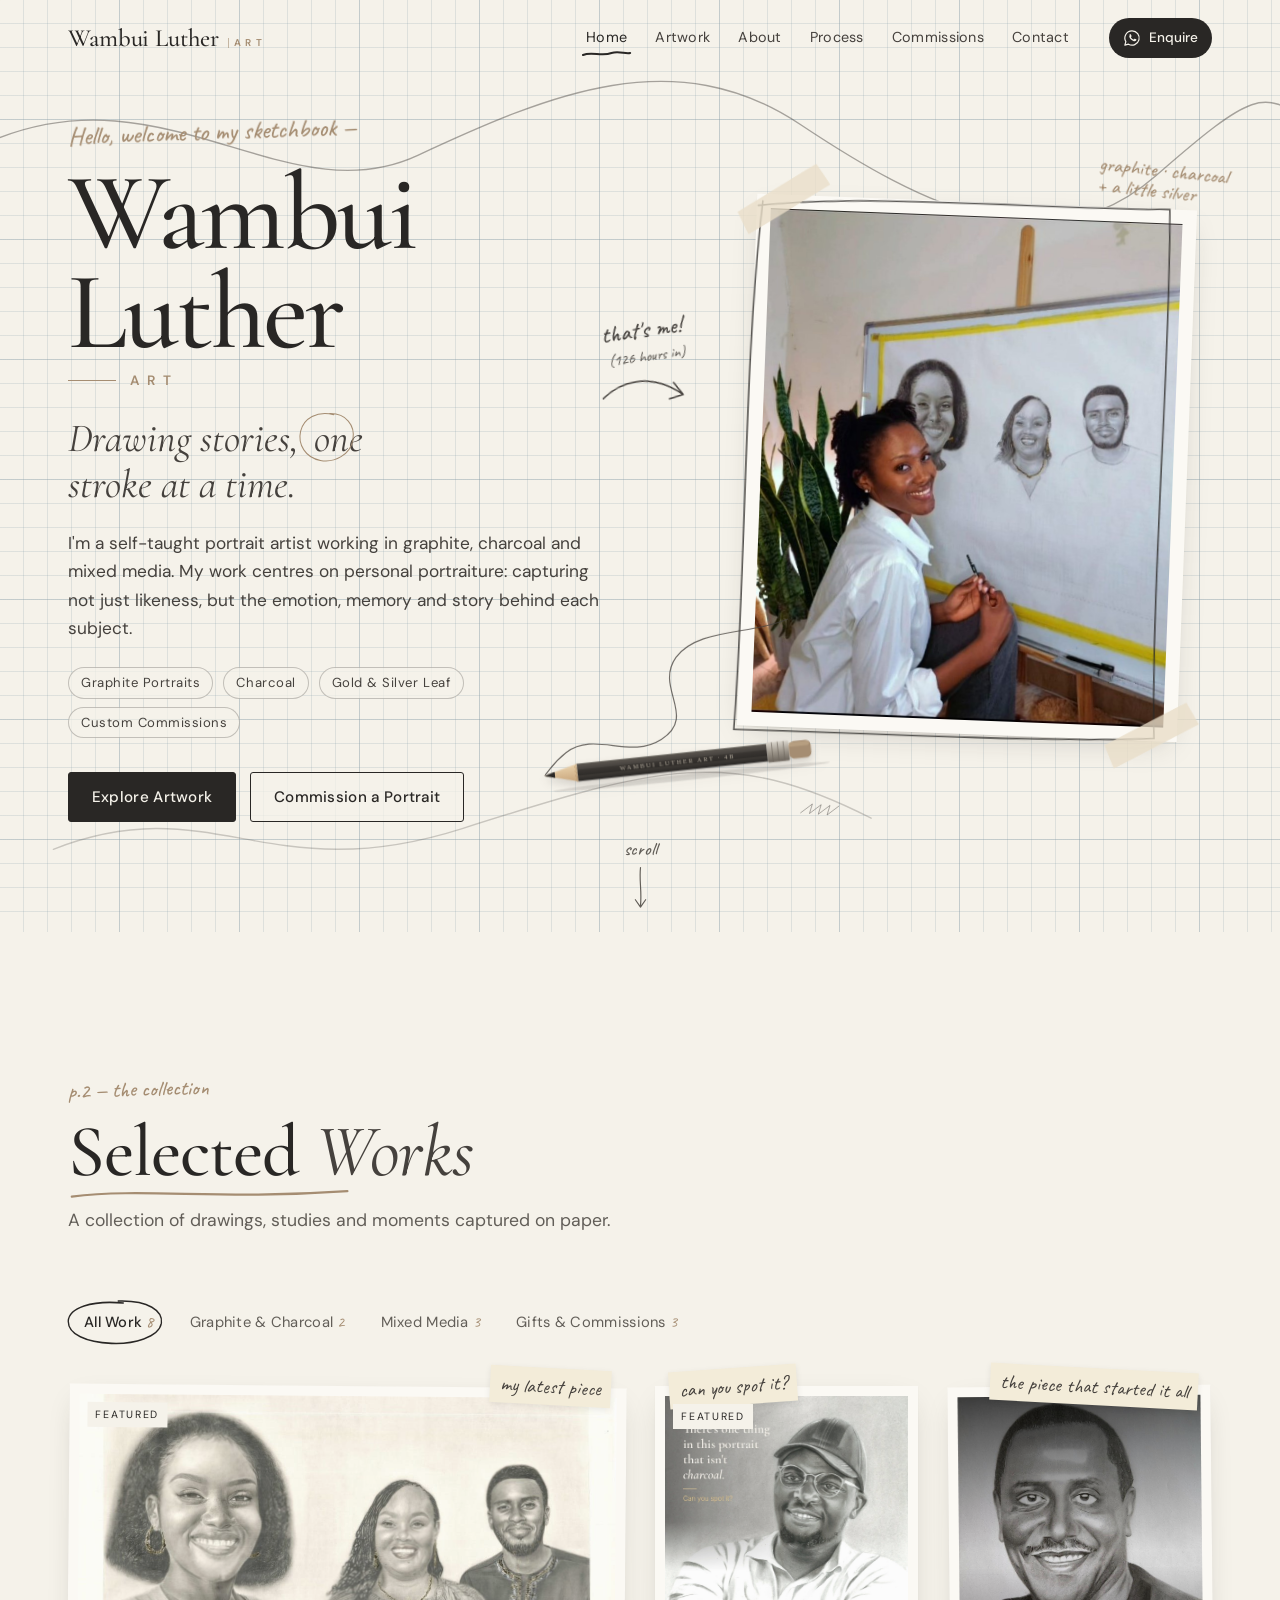
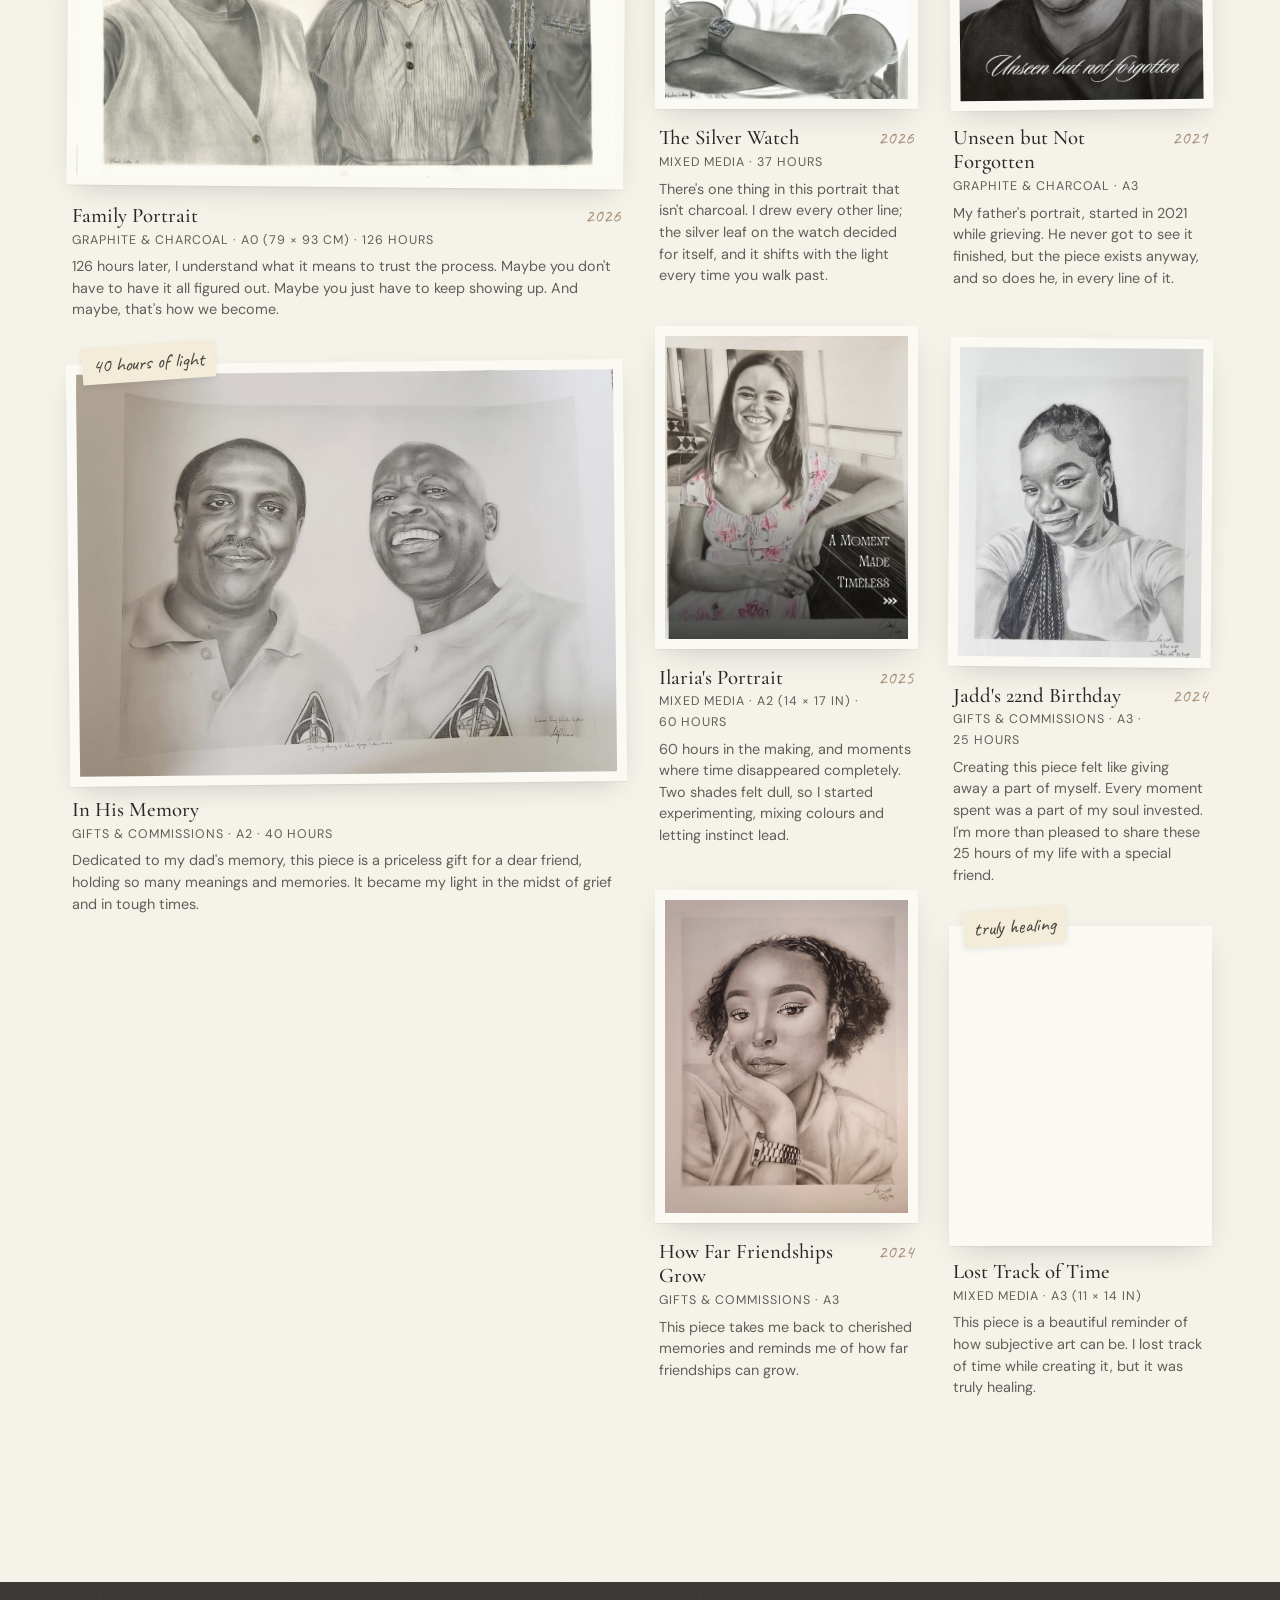
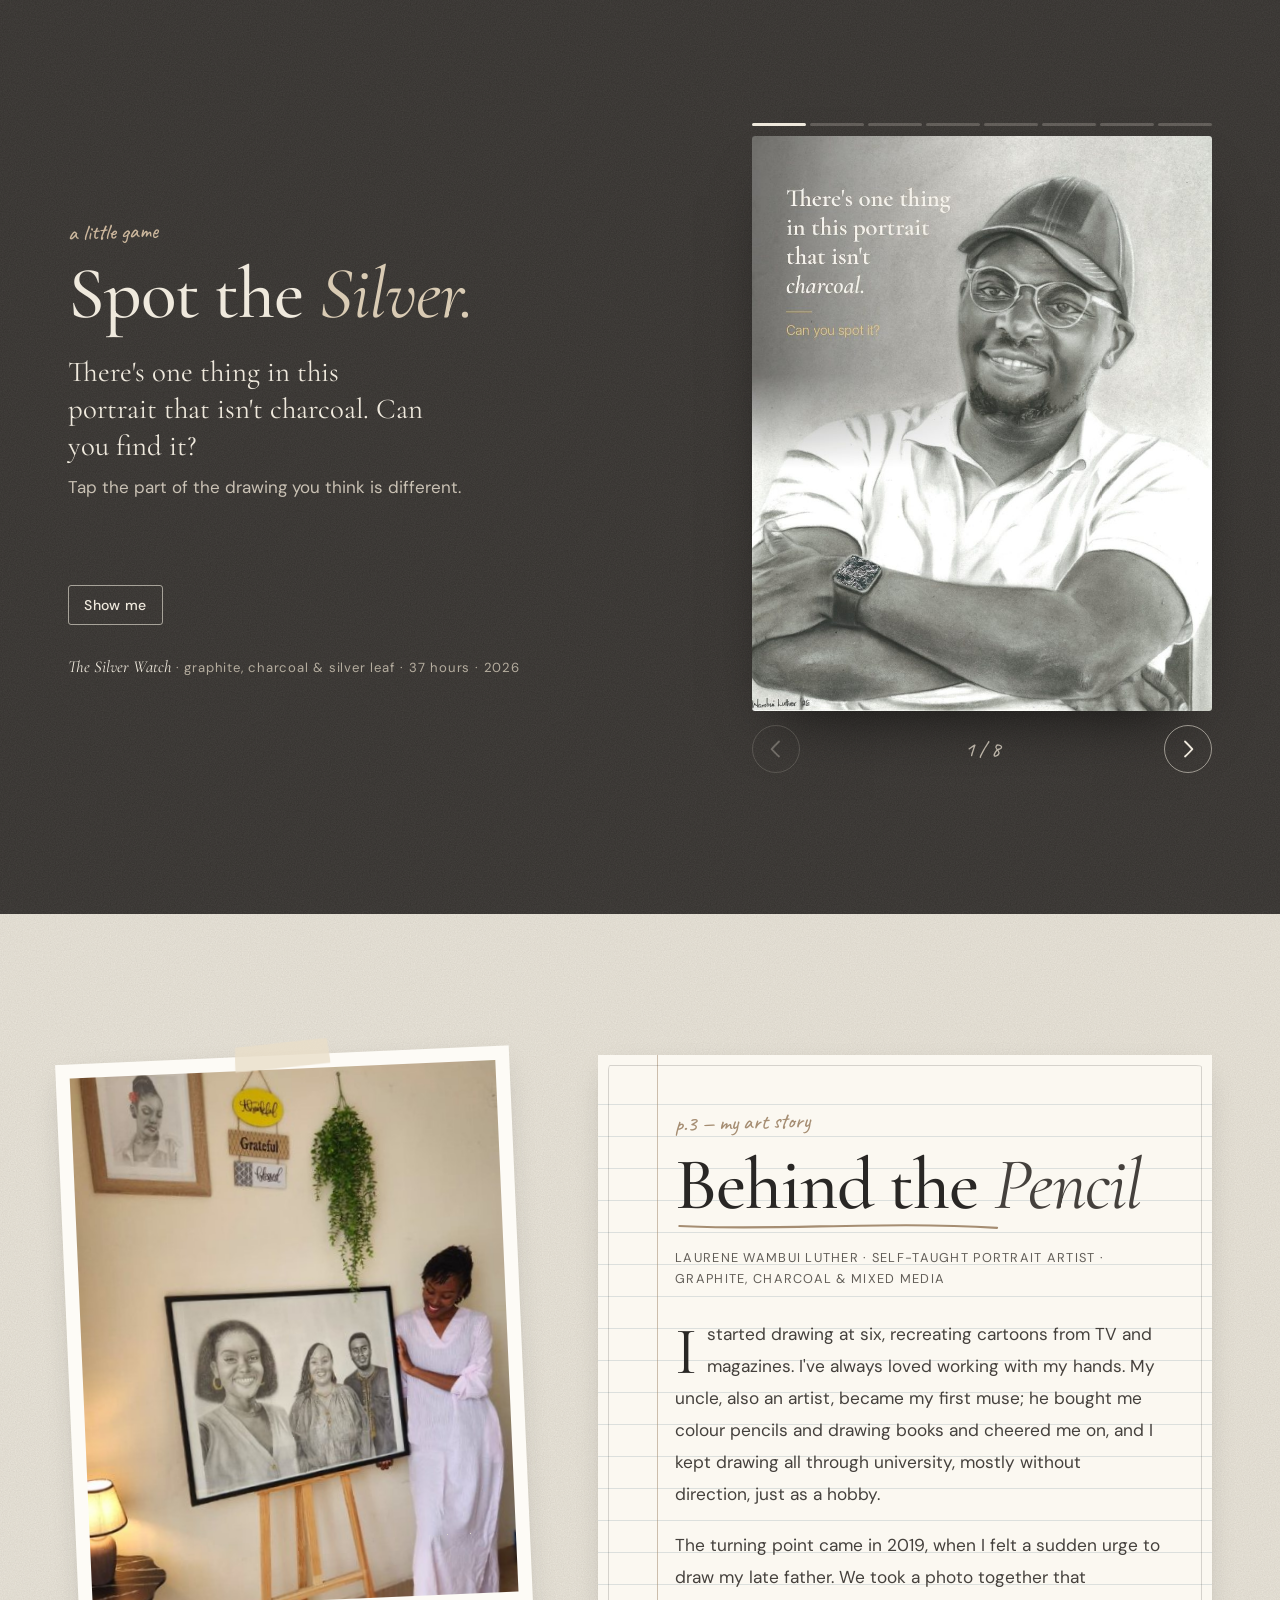
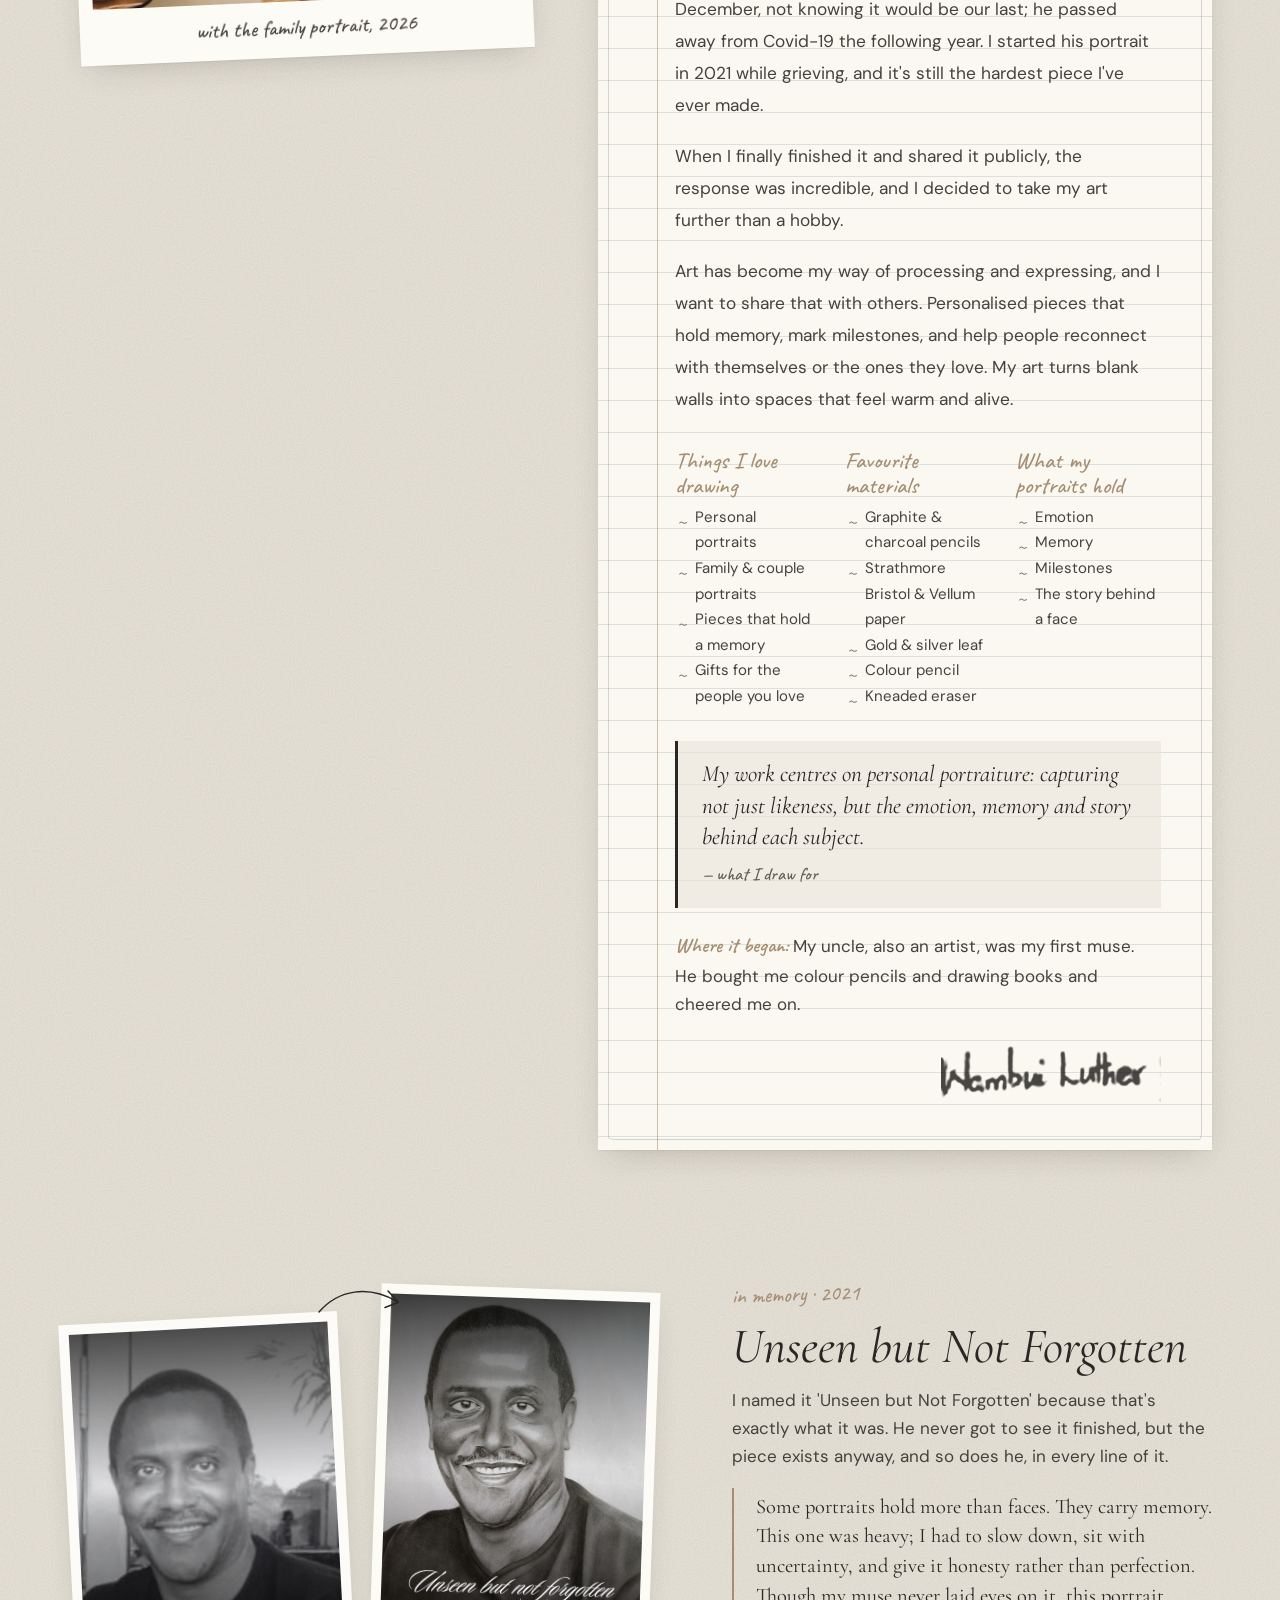
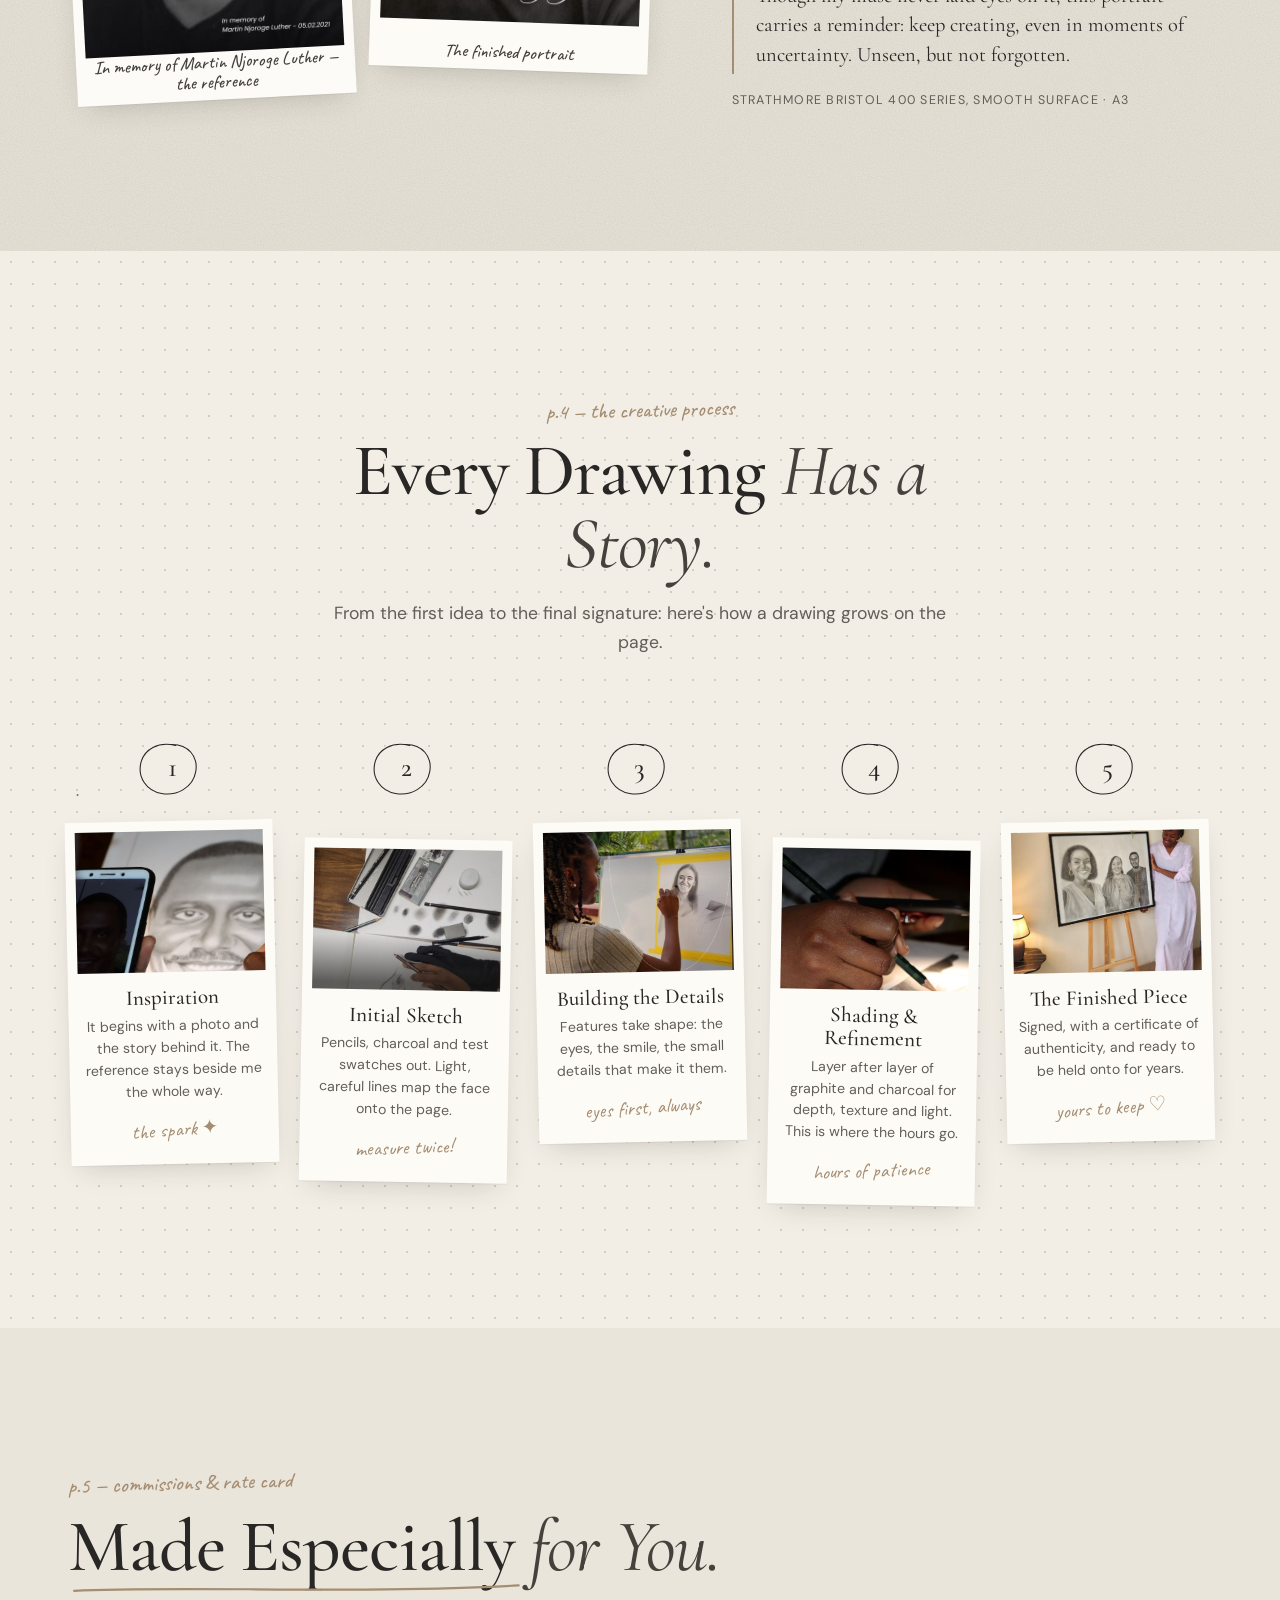
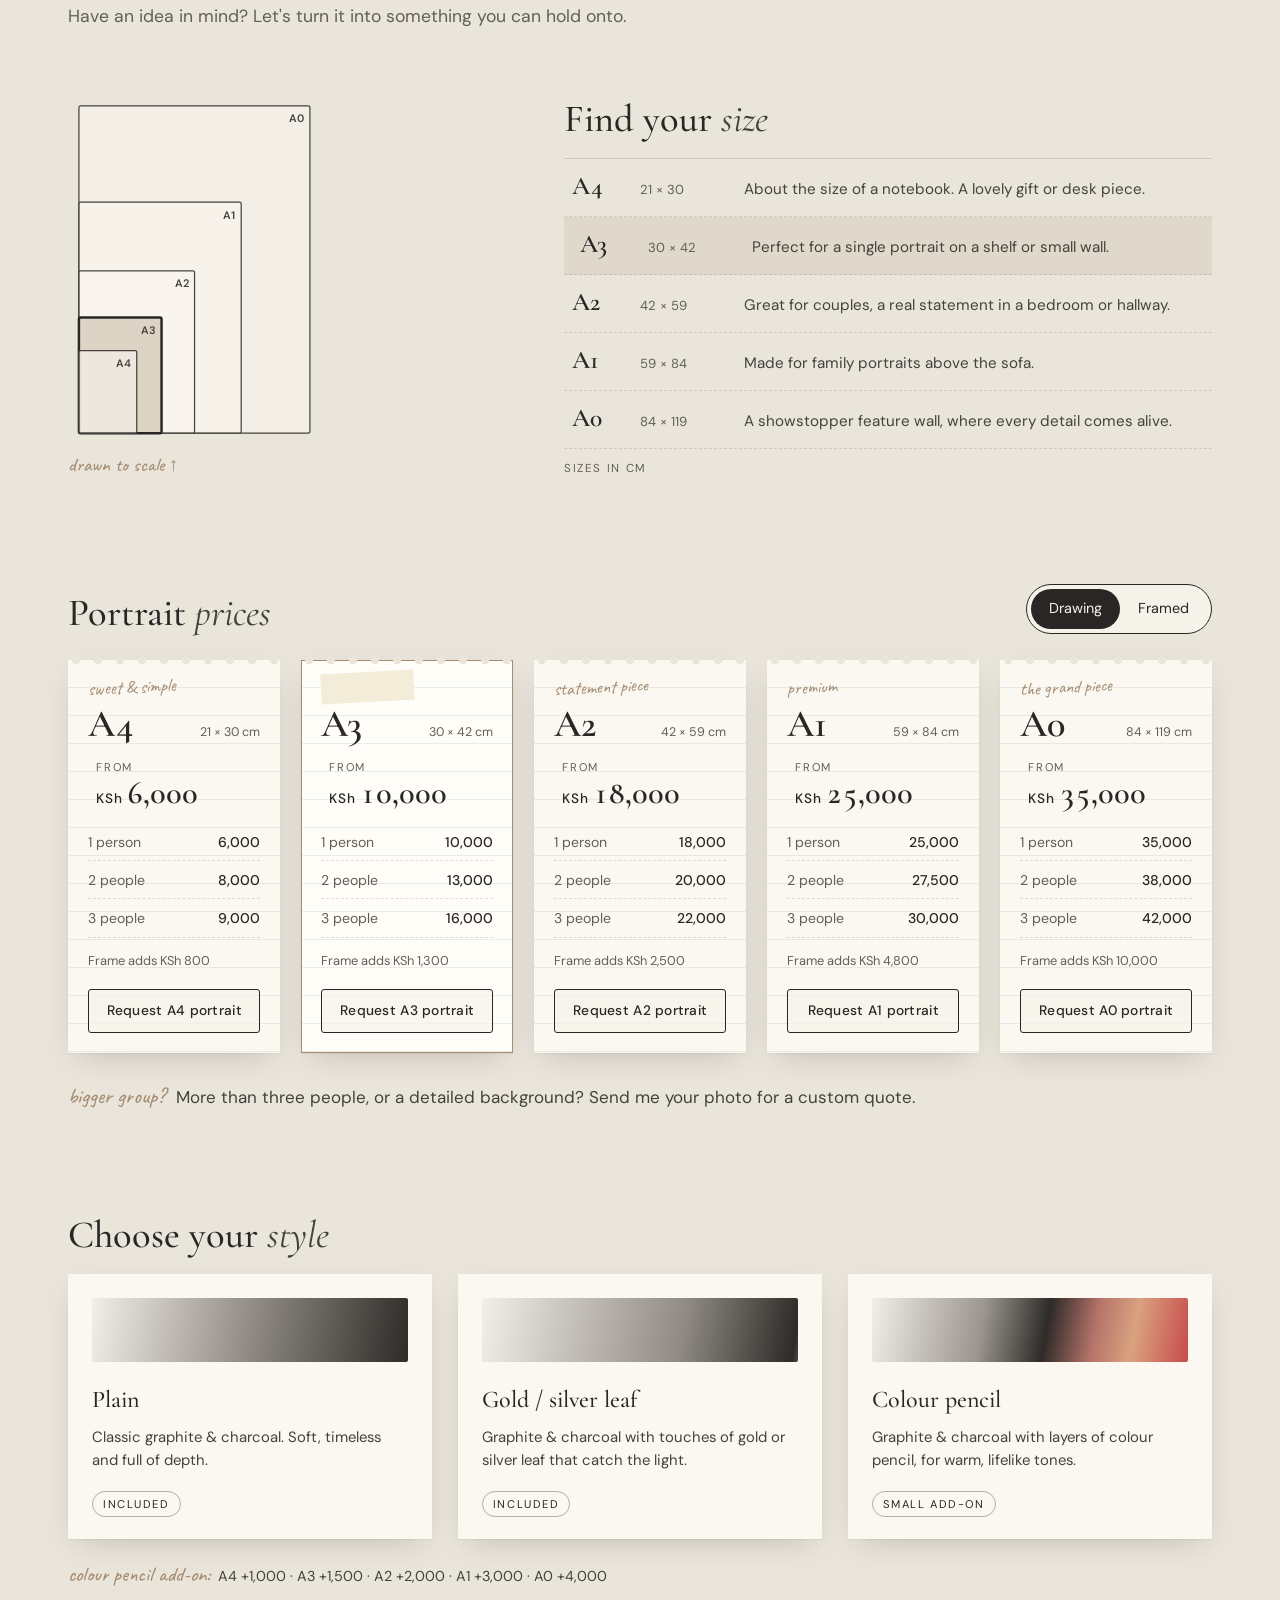
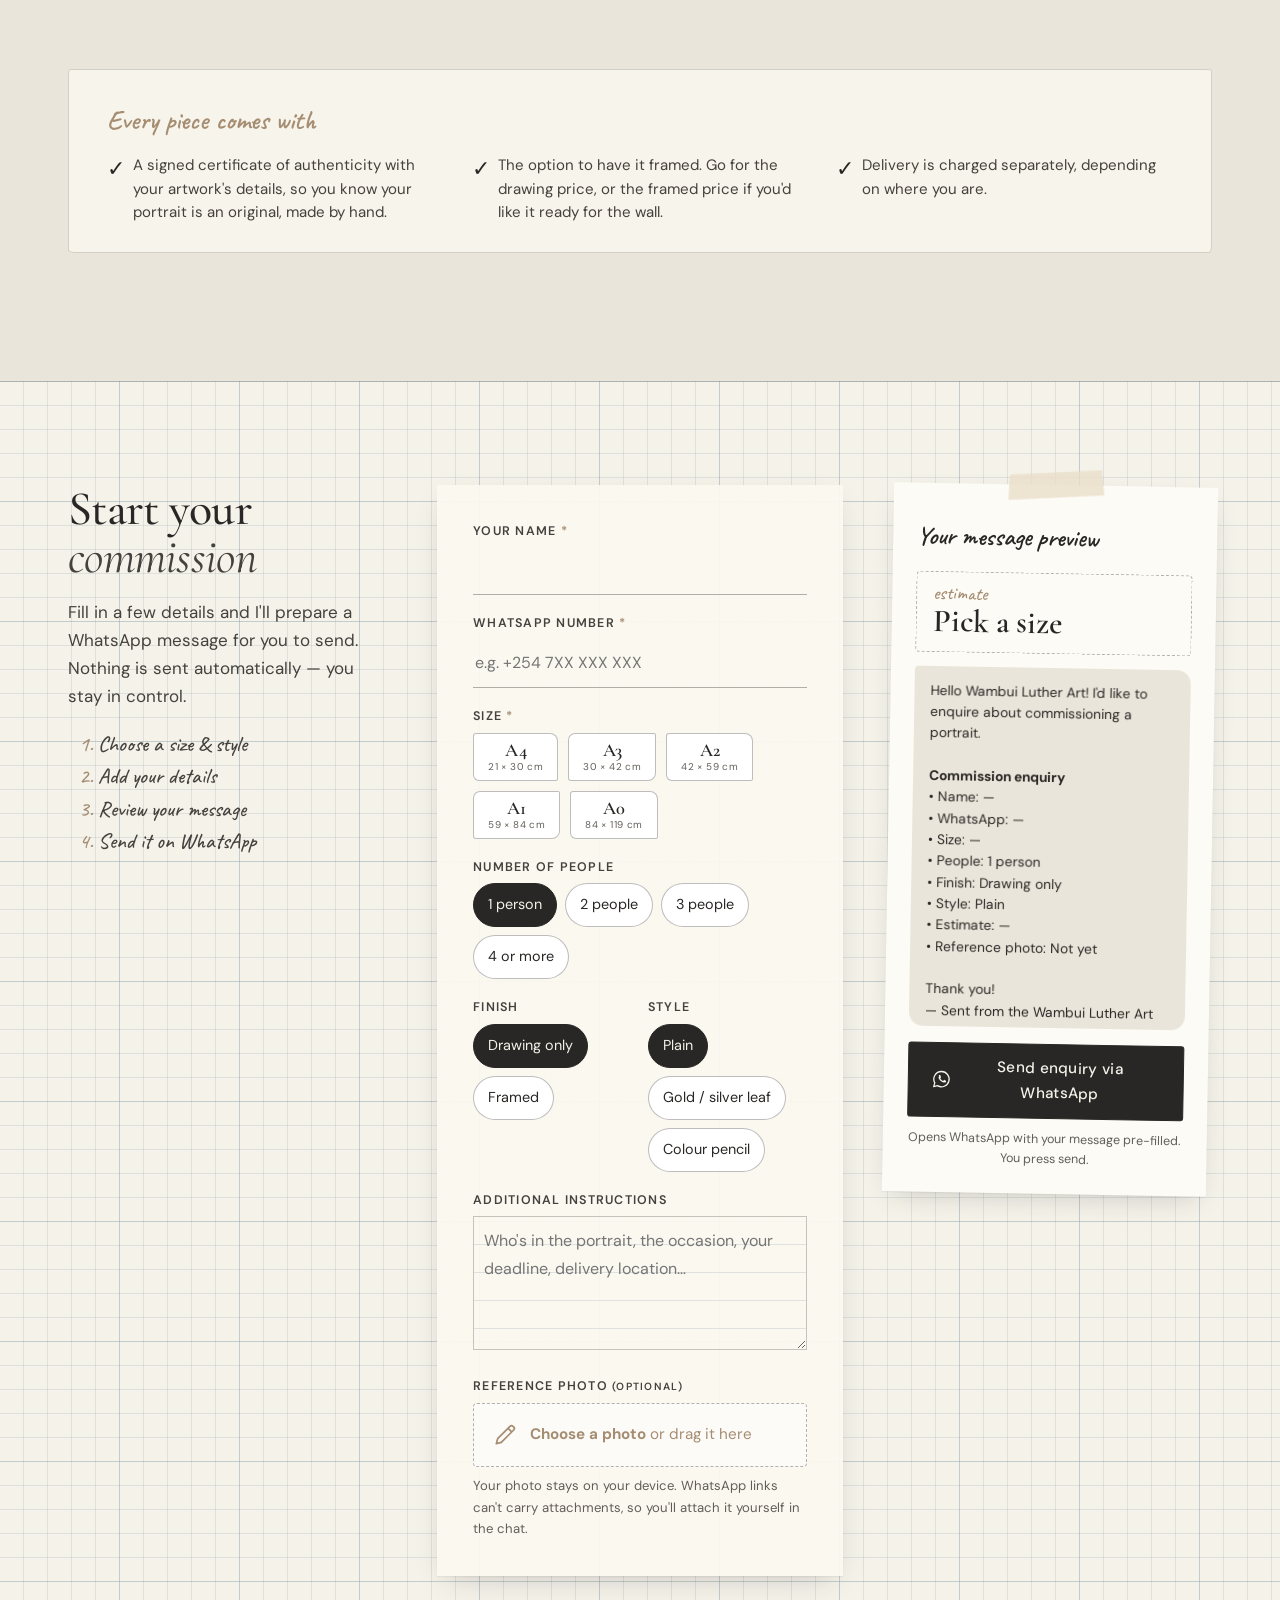
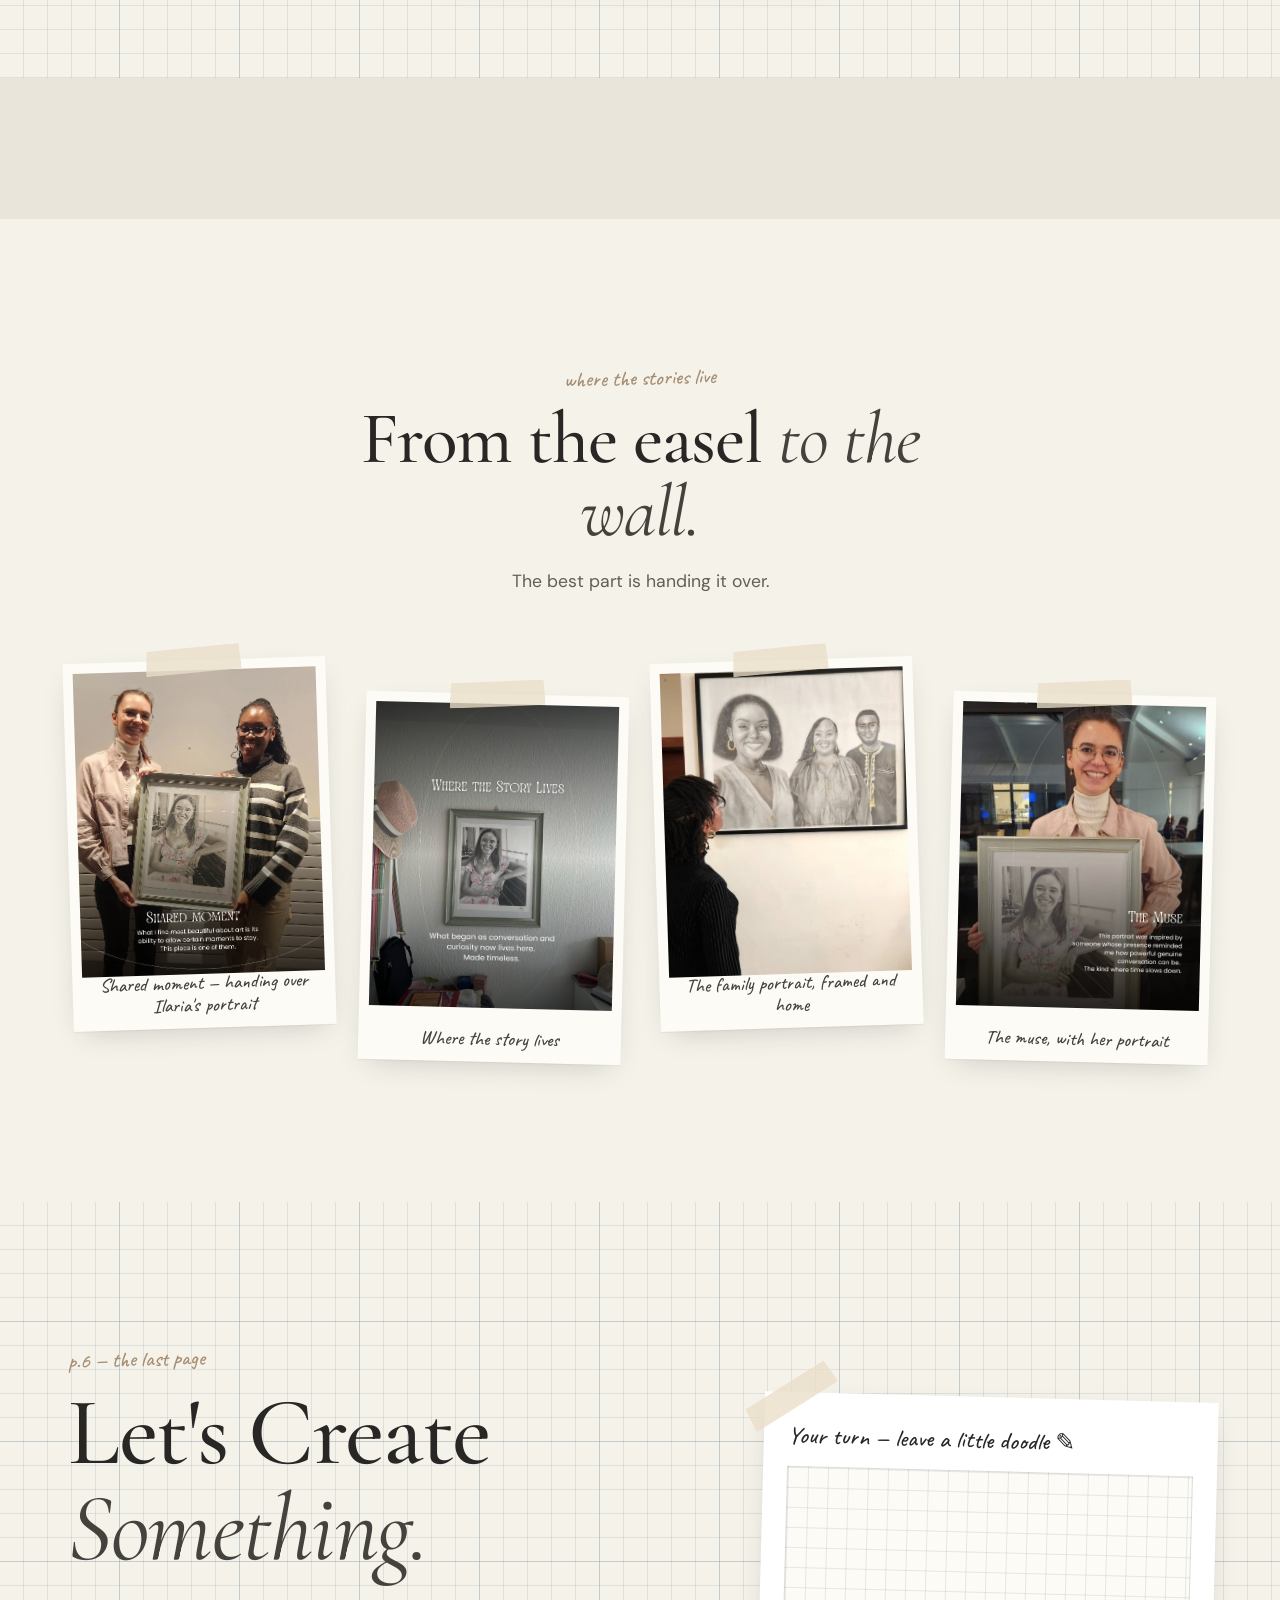
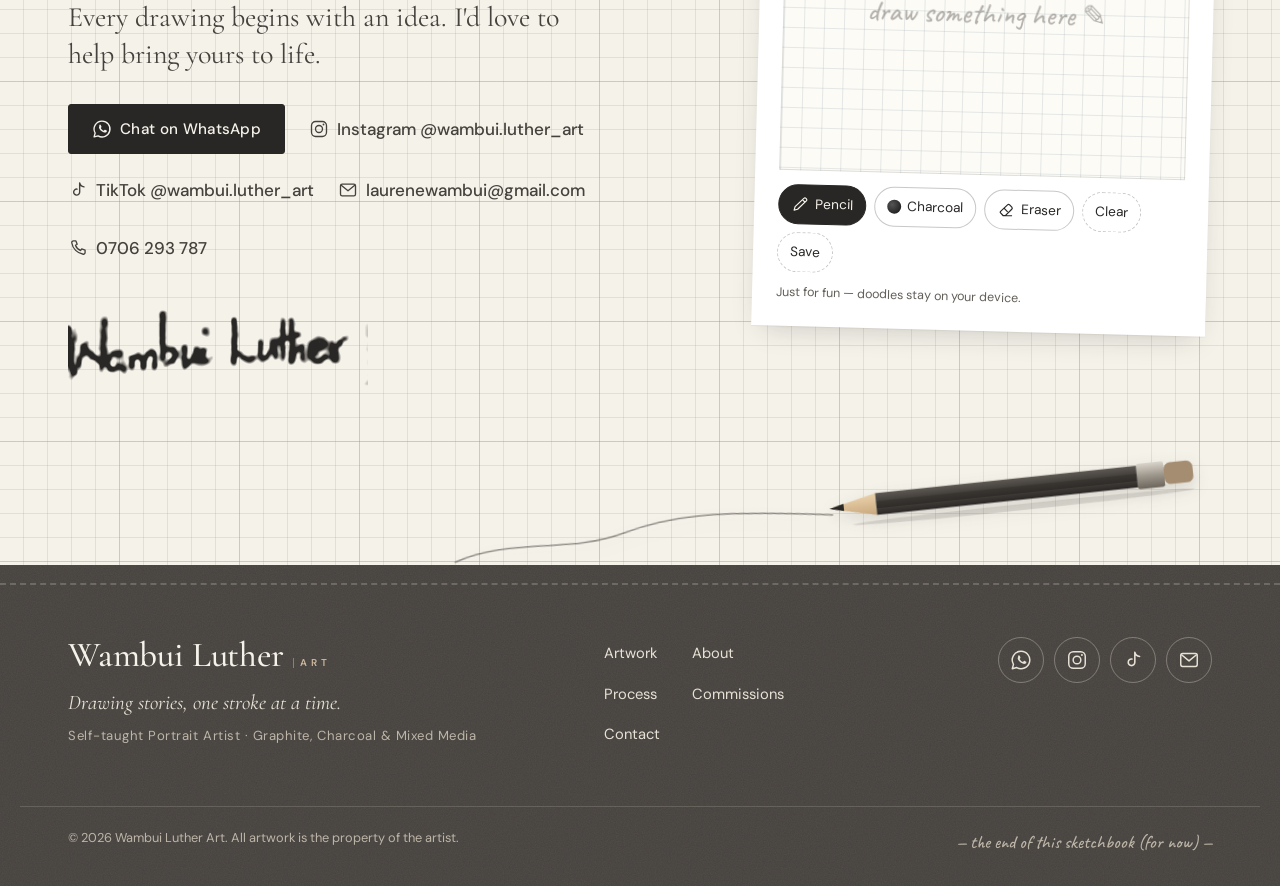
==== index.html @ 2a97aafa "Replace placeholders with Wambui's real artwork, story and rate card - Gallery: 8 real portraits wit" ====
<!DOCTYPE html>
<html lang="en">
<head>
  <meta charset="UTF-8">
  <meta name="viewport" content="width=device-width, initial-scale=1">
  <title>Wambui Luther Art | Pencil &amp; Charcoal Artist</title>
  <meta name="description" content="Explore the pencil and charcoal artwork of Wambui Luther Art. Discover original drawings, artistic studies and custom portrait commissions.">
  <meta name="author" content="Wambui Luther Art">
  <meta name="theme-color" content="#F5F2EA">

  <!-- Open Graph / social sharing (replace og-image.jpg and add the live URL when published) -->
  <meta property="og:type" content="website">
  <meta property="og:site_name" content="Wambui Luther Art">
  <meta property="og:title" content="Wambui Luther Art | Pencil &amp; Charcoal Artist">
  <meta property="og:description" content="Drawing stories, one stroke at a time. Original pencil and charcoal drawings and custom portrait commissions.">
  <meta property="og:image" content="https://wambuilutherart.github.io/assets/images/og-image.jpg">
  <meta property="og:image:width" content="1200">
  <meta property="og:image:height" content="630">
  <meta property="og:url" content="https://wambuilutherart.github.io/">
  <link rel="canonical" href="https://wambuilutherart.github.io/">
  <meta name="twitter:card" content="summary_large_image">
  <meta name="twitter:title" content="Wambui Luther Art | Pencil &amp; Charcoal Artist">
  <meta name="twitter:description" content="Drawing stories, one stroke at a time.">
  <meta name="twitter:image" content="https://wambuilutherart.github.io/assets/images/og-image.jpg">

  <link rel="icon" href="data:image/svg+xml,%3Csvg xmlns='http://www.w3.org/2000/svg' viewBox='0 0 64 64'%3E%3Crect width='64' height='64' rx='10' fill='%23F5F2EA'/%3E%3Ctext x='32' y='44' text-anchor='middle' font-family='Georgia,serif' font-style='italic' font-size='36' fill='%23292725'%3EW%3C/text%3E%3C/svg%3E">

  <link rel="preconnect" href="https://fonts.googleapis.com">
  <link rel="preconnect" href="https://fonts.gstatic.com" crossorigin>
  <link href="https://fonts.googleapis.com/css2?family=Caveat:wght@400;500;600;700&family=Cormorant+Garamond:ital,wght@0,400;0,500;0,600;1,400;1,500&family=DM+Sans:opsz,wght@9..40,300;9..40,400;9..40,500;9..40,600&display=swap" rel="stylesheet">

  <link rel="stylesheet" href="css/styles.css">
  <link rel="stylesheet" href="css/animations.css">
  <link rel="stylesheet" href="css/responsive.css">

  <script>document.documentElement.classList.add('js');</script>
</head>
<body>

  <!-- ========== Reusable hand-drawn SVG symbols ========== -->
  <svg width="0" height="0" style="position:absolute" aria-hidden="true" focusable="false">
    <defs>
      <linearGradient id="pencilBody" x1="0" y1="0" x2="0" y2="1">
                  <stop offset="0" stop-color="#5d5852"/><stop offset=".35" stop-color="#45413D"/><stop offset=".36" stop-color="#3a3632"/><stop offset=".7" stop-color="#2f2c29"/><stop offset=".71" stop-color="#3d3935"/><stop offset="1" stop-color="#292725"/>
                </linearGradient>
                <linearGradient id="pencilWood" x1="0" y1="0" x2="0" y2="1"><stop offset="0" stop-color="#ead2ac"/><stop offset="1" stop-color="#c9a77d"/></linearGradient>
                <linearGradient id="pencilFerrule" x1="0" y1="0" x2="0" y2="1"><stop offset="0" stop-color="#d9d4cb"/><stop offset=".5" stop-color="#9e978c"/><stop offset="1" stop-color="#6d665d"/></linearGradient>
      <symbol id="i-circle" viewBox="0 0 120 110"><path d="M66 9 C98 8 117 32 112 60 C107 90 76 106 48 101 C19 96 3 70 9 44 C15 18 42 3 74 11" fill="none" stroke="currentColor" stroke-width="2" stroke-linecap="round"/></symbol>
      <symbol id="i-arrow" viewBox="0 0 120 60"><path d="M4 40 C30 10 70 4 108 26 M96 12 L110 27 L92 34" fill="none" stroke="currentColor" stroke-width="2" stroke-linecap="round" stroke-linejoin="round"/></symbol>
      <symbol id="i-whatsapp" viewBox="0 0 24 24"><path d="M12 2.5a9.5 9.5 0 0 0-8.2 14.3L2.5 21.5l4.8-1.3A9.5 9.5 0 1 0 12 2.5Z" fill="none" stroke="currentColor" stroke-width="1.6" stroke-linejoin="round"/><path d="M8.6 7.6c.3-.6.6-.6.9-.6h.6c.2 0 .4.1.5.4l.8 1.9c.1.2 0 .5-.1.6l-.6.7c-.1.2-.2.4 0 .6.4.8 1.1 1.6 1.8 2.1.6.4 1.1.6 1.4.7.2.1.4 0 .5-.1l.8-.9c.2-.2.4-.2.6-.1l1.8.9c.2.1.4.3.3.6-.1.7-.6 1.5-1.3 1.7-.8.3-1.9.2-3.4-.5-2.2-1-3.8-3-4.3-4-.6-1-.7-2.3.1-3.2Z" fill="currentColor"/></symbol>
      <symbol id="i-instagram" viewBox="0 0 24 24"><rect x="3" y="3" width="18" height="18" rx="5" fill="none" stroke="currentColor" stroke-width="1.6"/><circle cx="12" cy="12" r="4.2" fill="none" stroke="currentColor" stroke-width="1.6"/><circle cx="17.4" cy="6.6" r="1.1" fill="currentColor"/></symbol>
      <symbol id="i-mail" viewBox="0 0 24 24"><rect x="3" y="5" width="18" height="14" rx="2" fill="none" stroke="currentColor" stroke-width="1.6"/><path d="M3.5 6l8.5 7 8.5-7" fill="none" stroke="currentColor" stroke-width="1.6" stroke-linejoin="round"/></symbol>
      <symbol id="i-pencil" viewBox="0 0 24 24"><path d="M4 20l1.2-4.6L16.6 4a2 2 0 0 1 2.8 0l.6.6a2 2 0 0 1 0 2.8L8.6 18.8 4 20Z M14.8 5.8l3.4 3.4" fill="none" stroke="currentColor" stroke-width="1.6" stroke-linejoin="round"/></symbol>
      <symbol id="i-eraser" viewBox="0 0 24 24"><path d="M8 20h12 M4.6 14.6l9-9a2 2 0 0 1 2.8 0l3 3a2 2 0 0 1 0 2.8L11 20H8l-3.4-3.4a1.4 1.4 0 0 1 0-2Z M9 10l5 5" fill="none" stroke="currentColor" stroke-width="1.6" stroke-linejoin="round"/></symbol>
      <symbol id="i-close" viewBox="0 0 24 24"><path d="M5 5.5c4 3.6 9 9 14 13.4 M18.6 5c-3.8 4.2-8.6 9.4-13.4 14" fill="none" stroke="currentColor" stroke-width="1.8" stroke-linecap="round"/></symbol>
      <symbol id="i-prev" viewBox="0 0 24 24"><path d="M15 4.5c-2.6 2.6-5 5-7.4 7.6 2.4 2.4 4.8 5 7.4 7.4" fill="none" stroke="currentColor" stroke-width="1.8" stroke-linecap="round" stroke-linejoin="round"/></symbol>
      <symbol id="i-next" viewBox="0 0 24 24"><path d="M9 4.5c2.6 2.6 5 5 7.4 7.6-2.4 2.4-4.8 5-7.4 7.4" fill="none" stroke="currentColor" stroke-width="1.8" stroke-linecap="round" stroke-linejoin="round"/></symbol>
      <symbol id="i-tiktok" viewBox="0 0 24 24"><path d="M14 3.5v11a3.6 3.6 0 1 1-3.1-3.56 M14 3.5c.5 2.6 2.4 4.4 5.2 4.7" fill="none" stroke="currentColor" stroke-width="1.7" stroke-linecap="round" stroke-linejoin="round"/></symbol>
      <symbol id="i-phone" viewBox="0 0 24 24"><path d="M6.5 3.5h3l1.5 4-2 1.3a10 10 0 0 0 6.2 6.2l1.3-2 4 1.5v3a2 2 0 0 1-2.2 2A16.5 16.5 0 0 1 4.5 5.7a2 2 0 0 1 2-2.2Z" fill="none" stroke="currentColor" stroke-width="1.6" stroke-linejoin="round"/></symbol>
      <symbol id="i-quote" viewBox="0 0 80 64"><path d="M30 6C14 12 6 24 6 38c0 10 6 18 15 18 8 0 13-6 13-13s-5-12-12-12c-2 0-3 0-4 1 2-9 8-15 16-20Z M70 6C54 12 46 24 46 38c0 10 6 18 15 18 8 0 13-6 13-13s-5-12-12-12c-2 0-3 0-4 1 2-9 8-15 16-20Z" fill="currentColor"/></symbol>
    </defs>
  </svg>

  <a class="skip-link" href="#main">Skip to content</a>

  <!-- ========== Loader ========== -->
  <div class="loader" id="loader" aria-hidden="true">
    <div class="loader__inner">
      <svg class="loader__sketch" viewBox="0 0 320 120">
        <path class="loader__stroke" d="M18 40 C30 96 46 108 58 70 C66 44 74 46 80 82 C86 112 102 96 112 36 M132 86 C164 70 198 60 240 66 C268 70 290 60 304 50" />
      </svg>
      <p class="loader__word"><span>Wambui Luther</span> <small>ART</small></p>
      <p class="loader__hint">sharpening pencils…</p>
    </div>
  </div>

  <!-- Scroll progress: a graphite line with a pencil tip -->
  <div class="scroll-progress" aria-hidden="true"><span class="scroll-progress__line"></span></div>

  <!-- Desktop pencil cursor -->
  <div class="pencil-cursor" aria-hidden="true">
    <svg viewBox="0 0 40 40" width="40" height="40">
      <g transform="rotate(45 20 20)">
        <rect x="16" y="-6" width="8" height="30" fill="#45413D"/>
        <rect x="16" y="-6" width="2.6" height="30" fill="#5c5752"/>
        <rect x="16" y="-10" width="8" height="5" fill="#A58D72"/>
        <path d="M16 24 L24 24 L20 36 Z" fill="#E8CFA8"/>
        <path d="M18.6 31.5 L21.4 31.5 L20 36 Z" fill="#292725"/>
      </g>
    </svg>
  </div>

  <!-- ========== Navigation ========== -->
  <header class="site-header" id="top">
    <nav class="nav" aria-label="Primary">
      <a href="#home" class="wordmark" aria-label="Wambui Luther Art, home">
        <span class="wordmark__name" data-bind="brand.artistName">Wambui Luther</span>
        <span class="wordmark__art">ART</span>
      </a>

      <ul class="nav__links" id="nav-links">
        <li><a href="#home" class="nav__link">Home</a></li>
        <li><a href="#artwork" class="nav__link">Artwork</a></li>
        <li><a href="#about" class="nav__link">About</a></li>
        <li><a href="#process" class="nav__link">Process</a></li>
        <li><a href="#commissions" class="nav__link">Commissions</a></li>
        <li><a href="#contact" class="nav__link">Contact</a></li>
        <li class="nav__indicator" aria-hidden="true">
          <svg viewBox="0 0 100 12" preserveAspectRatio="none"><path d="M2 7 C20 3 40 9 60 5 C75 3 88 6 98 5" /></svg>
        </li>
      </ul>

      <a class="btn-wa btn-wa--nav" data-link="whatsapp" href="#enquire" target="_blank" rel="noopener">
        <svg width="18" height="18"><use href="#i-whatsapp"/></svg>
        <span>Enquire</span>
      </a>

      <button class="nav__toggle" aria-expanded="false" aria-controls="mobile-menu" aria-label="Open menu">
        <span></span><span></span><span></span>
      </button>
    </nav>
  </header>

  <!-- Mobile "sketchbook index" menu -->
  <div class="mobile-menu" id="mobile-menu" hidden>
    <p class="mobile-menu__title">Contents</p>
    <ol class="mobile-menu__list">
      <li><a href="#home"><span>Home</span><i></i><em>p.1</em></a></li>
      <li><a href="#artwork"><span>Artwork</span><i></i><em>p.2</em></a></li>
      <li><a href="#about"><span>About</span><i></i><em>p.3</em></a></li>
      <li><a href="#process"><span>Process</span><i></i><em>p.4</em></a></li>
      <li><a href="#commissions"><span>Commissions</span><i></i><em>p.5</em></a></li>
      <li><a href="#contact"><span>Contact</span><i></i><em>p.6</em></a></li>
    </ol>
    <a class="btn btn--dark mobile-menu__cta" href="#enquire">
      <svg width="18" height="18"><use href="#i-whatsapp"/></svg> Commission a drawing
    </a>
    <p class="mobile-menu__note">✎ tap a page to jump there</p>
  </div>

  <main id="main">

    <!-- ========== HERO ========== -->
    <section class="hero paper-grid" id="home" aria-labelledby="hero-title">
      <!-- self-drawing pencil trail across the page -->
      <svg class="hero__trail" viewBox="0 0 1440 900" preserveAspectRatio="none" aria-hidden="true">
        <path class="draw draw--hero" style="--d:3.2s; --delay:.9s" d="M-20 140 C180 60 320 210 470 150 S760 40 900 120 S1180 260 1300 170 S1420 90 1480 120"/>
        <path class="draw draw--hero draw--faint" style="--d:2.6s; --delay:1.6s" d="M60 820 C240 760 300 860 520 800 S820 720 980 790"/>
      </svg>
      <canvas class="hero__sketch-canvas" aria-hidden="true"></canvas>

      <div class="hero__inner container">
        <div class="hero__text">
          <p class="hand hero__hello reveal-load" style="--i:1">Hello, welcome to my sketchbook —</p>

          <h1 class="hero__brand reveal-load" style="--i:2" id="hero-title">
            <span class="hero__name" data-bind="brand.artistName">Wambui Luther</span>
            <span class="hero__art">ART</span>
          </h1>

          <p class="hero__headline" aria-label="Drawing stories, one stroke at a time.">
            <span class="word" style="--w:0">Drawing</span>
            <span class="word" style="--w:1">stories,</span>
            <span class="word word--circled" style="--w:2">one
              <svg class="scribble-circle" aria-hidden="true"><use href="#i-circle"/></svg>
            </span>
            <span class="word" style="--w:3">stroke</span>
            <span class="word" style="--w:4">at</span>
            <span class="word" style="--w:5">a</span>
            <span class="word" style="--w:6">time.</span>
          </p>

          <p class="hero__intro reveal-load" style="--i:4">
            I'm a self-taught portrait artist working in graphite, charcoal and mixed media. My work centres on personal portraiture: capturing not just likeness, but the emotion, memory and story behind each subject.
          </p>

          <ul class="hero__specs reveal-load" style="--i:5" aria-label="Specialisations">
            <li>Graphite Portraits</li>
            <li>Charcoal</li>
            <li>Gold &amp; Silver Leaf</li>
            <li>Custom Commissions</li>
          </ul>

          <div class="hero__ctas reveal-load" style="--i:6">
            <a href="#artwork" class="btn btn--dark">Explore Artwork</a>
            <a href="#commissions" class="btn btn--line">Commission a Portrait</a>
          </div>
        </div>

        <div class="hero__visual" data-parallax="0.06">
          <figure class="hero__frame reveal-load" style="--i:3">
            <span class="tape tape--tl" aria-hidden="true"></span>
            <span class="tape tape--br" aria-hidden="true"></span>
            <img src="assets/images/artist/wambui-at-easel.jpg" alt="Wambui Luther smiling at her easel while drawing a large family portrait" width="759" height="846" fetchpriority="high">
            <svg class="hero__frame-sketch" viewBox="0 0 400 480" preserveAspectRatio="none" aria-hidden="true">
              <path class="draw draw--hero" style="--d:2.2s; --delay:.6s" d="M14 22 C120 8 280 16 388 12 C394 140 384 330 392 466 C270 474 120 470 10 472 C16 330 6 160 18 18"/>
            </svg>
          </figure>

          <p class="hand hero__note hero__note--a" aria-hidden="true">
            that's me!<br><small>(126 hours in)</small>
            <svg class="hero__note-arrow"><use href="#i-arrow"/></svg>
          </p>
          <p class="hand hero__note hero__note--b" aria-hidden="true">graphite · charcoal<br>+ a little silver</p>

          <!-- curved graphite line from the portrait to a realistic pencil; the pencil "drew" it -->
          <svg class="hero__desk" viewBox="0 0 600 300" aria-hidden="true">
            <path class="draw draw--hero hero__connector" style="--d:2s; --delay:1.5s" d="M452 18 C400 40 330 30 300 70 C270 112 330 150 280 182 C236 210 190 170 150 200 C132 214 128 224 122 230"/>
            <path class="draw draw--hero hero__scribble" style="--d:.9s; --delay:3.3s" d="M470 282 l16 -12 l-4 13 l16 -12 l-4 13 l16 -12 l-4 13 l16 -12"/>
            <g class="hero__pencil" transform="translate(120 232) rotate(-6)">
              <g class="hero__pencil-slide">
                <ellipse cx="200" cy="22" rx="190" ry="4" fill="#292725" opacity=".12"/>
                <path d="M0 0 L46 -12 L46 12 Z" fill="url(#pencilWood)"/>
                <path d="M0 0 L15 -4 L15 4 Z" fill="#292725"/>
                <path d="M46 -12 Q40 -6 46 -6 Q40 0 46 0 Q40 6 46 6 Q40 12 46 12" fill="none" stroke="#b08e64" stroke-width=".8"/>
                <rect x="46" y="-12" width="260" height="24" fill="url(#pencilBody)"/>
                <text x="104" y="3.5" font-family="Georgia, serif" font-size="8.5" letter-spacing="2.4" fill="#cfc6b6" opacity=".85">WAMBUI LUTHER ART · 4B</text>
                <rect x="306" y="-13.5" width="30" height="27" rx="1.5" fill="url(#pencilFerrule)"/>
                <path d="M313 -13.5v27 M321 -13.5v27 M329 -13.5v27" stroke="#6d665d" stroke-width=".8"/>
                <rect x="336" y="-12" width="30" height="24" rx="7" fill="#A58D72"/>
                <rect x="336" y="-10.5" width="28" height="6" rx="3" fill="#bea586" opacity=".7"/>
              </g>
            </g>
          </svg>
        </div>
      </div>

      <a href="#artwork" class="scroll-cue" aria-label="Scroll to artwork">
        <span class="hand">scroll</span>
        <svg viewBox="0 0 24 60" aria-hidden="true"><path d="M12 2 C10 20 14 34 12 54 M5 46 L12 56 L19 46"/></svg>
      </a>
    </section>

    <!-- ========== GALLERY ========== -->
    <section class="section gallery-section paper-ivory" id="artwork" aria-labelledby="gallery-title">
      <div class="container">
        <header class="section-head reveal">
          <p class="hand section-head__kicker">p.2 — the collection</p>
          <h2 class="section-title" id="gallery-title">Selected <em>Works</em>
            <svg class="underline-sketch" viewBox="0 0 300 20" preserveAspectRatio="none" aria-hidden="true"><path class="draw" d="M4 14 C80 4 160 18 296 8"/></svg>
          </h2>
          <p class="section-sub">A collection of drawings, studies and moments captured on paper.</p>
        </header>

        <div class="filters reveal" role="toolbar" aria-label="Filter artwork by category" id="gallery-filters"></div>
        <p class="sr-only" aria-live="polite" id="gallery-status"></p>

        <div class="gallery" id="gallery"></div>

        <noscript><p class="section-sub">Please enable JavaScript to browse the gallery.</p></noscript>
      </div>
    </section>

    <!-- ========== SPOT THE SILVER ========== -->
    <section class="section story" id="silver" aria-labelledby="story-title">
      <div class="container story__inner">
        <div class="story__text reveal">
          <p class="hand section-head__kicker">a little game</p>
          <h2 class="section-title" id="story-title">Spot the <em>Silver.</em></h2>
          <p class="story__lead">There's one thing in this portrait that isn't charcoal. Can you find it?</p>
          <p class="story__how" id="story-how">Tap the part of the drawing you think is different.</p>
          <p class="story__feedback hand" id="story-feedback" aria-live="polite"></p>
          <div class="story__controls">
            <button type="button" class="btn btn--line btn--sm" id="story-reveal">Show me</button>
            <button type="button" class="btn btn--line btn--sm" id="story-restart" hidden>Play again</button>
          </div>
          <p class="story__meta"><span>The Silver Watch</span> · graphite, charcoal &amp; silver leaf · 37 hours · 2026</p>
        </div>

        <div class="story__viewer reveal" id="story-viewer">
          <div class="story__bars" id="story-bars" aria-hidden="true"></div>
          <div class="story__stage" id="story-stage">
            <img id="story-img" src="assets/images/story/slide-1.jpg" alt="" width="864" height="1080" loading="lazy" decoding="async">
            <button type="button" class="story__hotspot" id="story-hotspot" aria-label="Guess: the watch"></button>
            <button type="button" class="story__miss" id="story-miss" aria-label="Guess somewhere else in the drawing" tabindex="-1"></button>
            <svg class="story__found" id="story-found" viewBox="0 0 120 110" aria-hidden="true"><path d="M66 9 C98 8 117 32 112 60 C107 90 76 106 48 101 C19 96 3 70 9 44 C15 18 42 3 74 11"/></svg>
            <span class="story__ping" id="story-ping" aria-hidden="true"></span>
          </div>
          <div class="story__nav">
            <button type="button" class="lightbox__btn story__btn" id="story-prev" aria-label="Previous slide"><svg width="24" height="24"><use href="#i-prev"/></svg></button>
            <p class="story__count hand" id="story-count" aria-live="polite"></p>
            <button type="button" class="lightbox__btn story__btn" id="story-next" aria-label="Next slide"><svg width="24" height="24"><use href="#i-next"/></svg></button>
          </div>
        </div>
      </div>
    </section>

    <!-- ========== ABOUT ========== -->
    <section class="section about paper-beige textured" id="about" aria-labelledby="about-title">
      <div class="container about__inner">
        <figure class="about__photo reveal" data-parallax="-0.04">
          <span class="tape tape--top" aria-hidden="true"></span>
          <img id="about-portrait" src="assets/images/artist/wambui-with-family-portrait.jpg" alt="Wambui Luther standing beside her finished family portrait" width="492" height="875" loading="lazy">
          <figcaption class="hand" id="about-caption">with the family portrait, 2026</figcaption>
        </figure>

        <article class="about__note reveal">
          <p class="hand section-head__kicker">p.3 — my art story</p>
          <h2 class="section-title" id="about-title">Behind the <em>Pencil</em>
            <svg class="underline-sketch" viewBox="0 0 300 20" preserveAspectRatio="none" aria-hidden="true"><path class="draw" d="M4 10 C90 16 190 4 296 12"/></svg>
          </h2>
          <p class="about__name"><span data-bind="brand.fullName">Laurene Wambui Luther</span> · <span data-bind="brand.descriptor"></span></p>
          <div class="about__bio" id="about-bio"></div>

          <div class="about__lists">
            <div>
              <h3 class="hand">Things I love drawing</h3>
              <ul id="about-enjoys"></ul>
            </div>
            <div>
              <h3 class="hand">Favourite materials</h3>
              <ul id="about-materials"></ul>
            </div>
            <div>
              <h3 class="hand">What my portraits hold</h3>
              <ul id="about-interests"></ul>
            </div>
          </div>

          <blockquote class="about__philosophy">
            <p id="about-philosophy"></p>
            <footer class="hand">— what I draw for</footer>
          </blockquote>
          <p class="about__inspiration"><strong class="hand">Where it began:</strong> <span id="about-inspiration"></span></p>

          <img class="about__signature" data-bind-src="brand.signatureImage" src="assets/illustrations/signature.png" alt="Wambui Luther's signature" width="560" height="142" loading="lazy">
        </article>
      </div>

      <!-- In memory: Unseen but Not Forgotten -->
      <div class="container memorial" aria-labelledby="memorial-title">
        <div class="memorial__pair reveal">
          <figure class="memorial__photo memorial__photo--ref">
            <img id="memorial-ref" src="assets/images/artwork/unseen-reference.jpg" alt="Reference photograph of Martin Njoroge Luther smiling" width="1080" height="1350" loading="lazy">
            <figcaption class="hand" id="memorial-ref-cap"></figcaption>
          </figure>
          <svg class="memorial__arrow" viewBox="0 0 120 60" aria-hidden="true"><path class="draw" d="M4 40 C30 10 70 4 108 26 M96 12 L110 27 L92 34"/></svg>
          <figure class="memorial__photo memorial__photo--fin">
            <img id="memorial-fin" src="assets/images/artwork/unseen-but-not-forgotten-2021.jpg" alt="The finished graphite portrait of Martin Njoroge Luther, titled Unseen but not forgotten" width="1080" height="1350" loading="lazy">
            <figcaption class="hand" id="memorial-fin-cap"></figcaption>
          </figure>
        </div>
        <div class="memorial__text reveal">
          <p class="hand section-head__kicker">in memory · <span id="memorial-year"></span></p>
          <h3 class="memorial__title" id="memorial-title"></h3>
          <p class="memorial__why" id="memorial-why"></p>
          <blockquote class="memorial__quote"><p id="memorial-quote"></p></blockquote>
          <p class="memorial__details" id="memorial-details"></p>
        </div>
      </div>
    </section>

    <!-- ========== PROCESS ========== -->
    <section class="section process paper-dots" id="process" aria-labelledby="process-title">
      <div class="container">
        <header class="section-head section-head--center reveal">
          <p class="hand section-head__kicker">p.4 — the creative process</p>
          <h2 class="section-title" id="process-title">Every Drawing <em>Has a Story.</em></h2>
          <p class="section-sub">From the first idea to the final signature: here's how a drawing grows on the page.</p>
        </header>

        <div class="timeline" id="timeline">
          <svg class="timeline__line timeline__line--h" viewBox="0 0 1200 80" preserveAspectRatio="none" aria-hidden="true">
            <path class="timeline__path" d="M10 40 C120 10 200 70 300 40 S480 10 600 40 S780 70 900 40 S1080 10 1190 40"/>
          </svg>
          <svg class="timeline__line timeline__line--v" viewBox="0 0 40 1000" preserveAspectRatio="none" aria-hidden="true">
            <path class="timeline__path" d="M20 0 C6 100 34 200 20 300 S6 500 20 600 S34 800 20 1000"/>
          </svg>
          <ol class="timeline__list" id="timeline-list"></ol>
        </div>
      </div>
    </section>

    <!-- ========== COMMISSIONS ========== -->
    <section class="section commissions paper-beige" id="commissions" aria-labelledby="commissions-title">
      <div class="container">
        <header class="section-head reveal">
          <p class="hand section-head__kicker">p.5 — commissions &amp; rate card</p>
          <h2 class="section-title" id="commissions-title">Made Especially <em>for You.</em>
            <svg class="underline-sketch" viewBox="0 0 300 20" preserveAspectRatio="none" aria-hidden="true"><path class="draw" d="M4 12 C70 6 200 16 296 6"/></svg>
          </h2>
          <p class="section-sub">Have an idea in mind? Let's turn it into something you can hold onto.</p>
        </header>

        <!-- Find your size: drawn to scale -->
        <div class="sizes reveal" id="sizes">
          <div class="sizes__scale">
            <svg id="size-scale" viewBox="0 0 132 128" role="img" aria-label="Paper sizes A4 to A0 drawn to scale, nested inside one another"></svg>
            <p class="hand sizes__hint">drawn to scale ↑</p>
          </div>
          <div class="sizes__list">
            <h3 class="sizes__title">Find your <em>size</em></h3>
            <ul id="size-list" class="sizes__items"></ul>
            <p class="sizes__unit">Sizes in cm</p>
          </div>
        </div>

        <!-- Price cards -->
        <div class="price-head reveal">
          <h3 class="sizes__title">Portrait <em>prices</em></h3>
          <div class="finish-toggle" role="group" aria-label="Show prices for">
            <button type="button" class="finish-toggle__btn is-active" data-finish="drawing" aria-pressed="true">Drawing</button>
            <button type="button" class="finish-toggle__btn" data-finish="framed" aria-pressed="false">Framed</button>
          </div>
        </div>
        <div class="price-cards" id="price-cards"></div>
        <p class="custom-quote reveal"><span class="hand">bigger group?</span> <span id="custom-quote"></span></p>

        <!-- Styles -->
        <h3 class="sizes__title reveal">Choose your <em>style</em></h3>
        <div class="styles" id="styles"></div>
        <p class="addons reveal" id="addons"></p>

        <!-- Included -->
        <div class="includes reveal">
          <h3 class="hand includes__title">Every piece comes with</h3>
          <ul id="includes"></ul>
        </div>
      </div>

      <!-- Enquiry -->
      <div class="enquire paper-grid" id="enquire">
        <div class="container enquire__inner">
          <div class="enquire__intro reveal">
            <h3 class="section-title section-title--sm">Start your <em>commission</em></h3>
            <p>Fill in a few details and I'll prepare a WhatsApp message for you to send. Nothing is sent automatically — you stay in control.</p>
            <ol class="enquire__steps hand">
              <li>Choose a size &amp; style</li>
              <li>Add your details</li>
              <li>Review your message</li>
              <li>Send it on WhatsApp</li>
            </ol>
          </div>

          <form class="enquiry-form reveal" id="enquiry-form" novalidate>
            <div class="field">
              <label for="f-name">Your name <span aria-hidden="true">*</span></label>
              <input id="f-name" name="name" type="text" autocomplete="name" required aria-describedby="e-name">
              <p class="field__error" id="e-name"></p>
            </div>
            <div class="field">
              <label for="f-phone">WhatsApp number <span aria-hidden="true">*</span></label>
              <input id="f-phone" name="phone" type="tel" inputmode="tel" autocomplete="tel" placeholder="e.g. +254 7XX XXX XXX" required aria-describedby="e-phone">
              <p class="field__error" id="e-phone"></p>
            </div>
            <fieldset class="field field--sizes">
              <legend>Size <span aria-hidden="true">*</span></legend>
              <div class="size-picker" id="size-picker"></div>
              <p class="field__error" id="e-size"></p>
            </fieldset>
            <fieldset class="field">
              <legend>Number of people</legend>
              <div class="chip-picker" id="people-picker"></div>
            </fieldset>
            <fieldset class="field field--half">
              <legend>Finish</legend>
              <div class="chip-picker" id="finish-picker"></div>
            </fieldset>
            <fieldset class="field field--half">
              <legend>Style</legend>
              <div class="chip-picker" id="style-picker"></div>
            </fieldset>
            <div class="field">
              <label for="f-notes">Additional instructions</label>
              <textarea id="f-notes" name="notes" rows="4" placeholder="Who's in the portrait, the occasion, your deadline, delivery location…"></textarea>
            </div>
            <div class="field">
              <span class="field__label" id="f-ref-label">Reference photo <small>(optional)</small></span>
              <label class="dropzone" for="f-ref" id="dropzone">
                <input id="f-ref" name="reference" type="file" accept="image/*" aria-labelledby="f-ref-label" aria-describedby="ref-help">
                <span class="dropzone__empty">
                  <svg width="26" height="26" aria-hidden="true"><use href="#i-pencil"/></svg>
                  <span><strong>Choose a photo</strong> or drag it here</span>
                </span>
                <span class="dropzone__preview" hidden>
                  <img alt="Preview of your selected reference photo" id="ref-preview">
                  <span class="dropzone__meta"><span id="ref-name"></span><button type="button" class="link-btn" id="ref-remove">Remove</button></span>
                </span>
              </label>
              <p class="field__help" id="ref-help">Your photo stays on your device. WhatsApp links can't carry attachments, so you'll attach it yourself in the chat.</p>
            </div>
          </form>

          <aside class="review reveal" aria-labelledby="review-title">
            <div class="review__paper">
              <span class="tape tape--top" aria-hidden="true"></span>
              <h3 class="hand review__title" id="review-title">Your message preview</h3>
              <div class="review__estimate" id="review-estimate" aria-live="polite"></div>
              <div class="review__bubble" id="review-message"></div>
              <p class="review__attach" id="review-attach" hidden>📎 Remember to attach your reference photo in WhatsApp.</p>
              <p class="review__warn" id="review-warn" hidden>Heads up: the WhatsApp number on this site is a placeholder, so the message won't reach the artist yet.</p>
              <button type="submit" form="enquiry-form" class="btn btn--wa">
                <svg width="20" height="20" aria-hidden="true"><use href="#i-whatsapp"/></svg>
                Send enquiry via WhatsApp
              </button>
              <p class="review__fine">Opens WhatsApp with your message pre-filled. You press send.</p>
            </div>
            <div class="review__done" id="review-done" hidden tabindex="-1">
              <h4 class="hand">Almost there!</h4>
              <ol>
                <li>WhatsApp should have opened in a new tab or app.</li>
                <li>Check the pre-filled message and press <strong>Send</strong>.</li>
                <li id="done-attach" hidden>Tap the 📎 icon in the chat to attach your reference photo.</li>
              </ol>
              <p>Didn't open? <a id="wa-fallback" href="#" target="_blank" rel="noopener">Try this link</a>.</p>
            </div>
          </aside>
        </div>
      </div>
    </section>

    <!-- ========== MOMENTS: from the easel to the wall ========== -->
    <section class="section moments paper-ivory" id="moments" aria-labelledby="moments-title">
      <div class="container">
        <header class="section-head section-head--center reveal">
          <p class="hand section-head__kicker">where the stories live</p>
          <h2 class="section-title" id="moments-title">From the easel <em>to the wall.</em></h2>
          <p class="section-sub">The best part is handing it over.</p>
        </header>
        <div class="moments__grid" id="moments-grid"></div>
      </div>
    </section>

    <!-- ========== CONTACT ========== -->
    <section class="section contact paper-grid" id="contact" aria-labelledby="contact-title">
      <div class="container contact__inner">
        <div class="contact__text reveal">
          <p class="hand section-head__kicker">p.6 — the last page</p>
          <h2 class="section-title section-title--xl" id="contact-title">Let's Create <em>Something.</em></h2>
          <p class="contact__lead">Every drawing begins with an idea. I'd love to help bring yours to life.</p>
          <div class="contact__links">
            <a class="btn btn--wa" data-link="whatsapp" href="#" target="_blank" rel="noopener"><svg width="20" height="20" aria-hidden="true"><use href="#i-whatsapp"/></svg> Chat on WhatsApp</a>
            <a class="contact-link" data-link="instagram" href="#" target="_blank" rel="noopener"><svg width="20" height="20" aria-hidden="true"><use href="#i-instagram"/></svg> <span>Instagram <span data-bind="contact.instagramHandle"></span></span></a>
            <a class="contact-link" data-link="tiktok" href="#" target="_blank" rel="noopener"><svg width="20" height="20" aria-hidden="true"><use href="#i-tiktok"/></svg> <span>TikTok <span data-bind="contact.tiktokHandle"></span></span></a>
            <a class="contact-link" data-link="email" href="#"><svg width="20" height="20" aria-hidden="true"><use href="#i-mail"/></svg> <span data-bind="contact.email"></span></a>
            <a class="contact-link" data-link="phone" href="#"><svg width="20" height="20" aria-hidden="true"><use href="#i-phone"/></svg> <span data-bind="contact.phoneDisplay"></span></a>
          </div>
          <img class="contact__signature" data-bind-src="brand.signatureImage" src="assets/illustrations/signature.png" alt="Wambui Luther's signature" width="560" height="142" loading="lazy">
        </div>

        <div class="doodle reveal">
          <div class="doodle__paper">
            <span class="tape tape--tl" aria-hidden="true"></span>
            <p class="hand doodle__title">Your turn — leave a little doodle ✎</p>
            <canvas id="doodle-canvas" aria-label="Drawing pad: draw with your mouse, finger or stylus" role="img"></canvas>
            <div class="doodle__tools" role="toolbar" aria-label="Doodle tools">
              <button type="button" class="tool is-active" data-tool="pencil" aria-pressed="true"><svg width="18" height="18" aria-hidden="true"><use href="#i-pencil"/></svg> Pencil</button>
              <button type="button" class="tool" data-tool="charcoal" aria-pressed="false"><span class="tool__dot" aria-hidden="true"></span> Charcoal</button>
              <button type="button" class="tool" data-tool="eraser" aria-pressed="false"><svg width="18" height="18" aria-hidden="true"><use href="#i-eraser"/></svg> Eraser</button>
              <button type="button" class="tool tool--ghost" id="doodle-clear">Clear</button>
              <button type="button" class="tool tool--ghost" id="doodle-save">Save</button>
            </div>
            <p class="doodle__fine">Just for fun — doodles stay on your device.</p>
          </div>
        </div>
      </div>

      <!-- final pencil illustration resting on the page -->
      <div class="contact__pencil" aria-hidden="true" data-parallax="0.05">
        <svg viewBox="0 0 420 50" width="420" height="50">
          <ellipse cx="220" cy="44" rx="190" ry="3.5" fill="#292725" opacity=".12"/>
          <path d="M6 24 L58 12 L58 36 Z" fill="url(#pencilWood)"/>
          <path d="M6 24 L22 20 L22 28 Z" fill="#292725"/>
          <rect x="58" y="12" width="290" height="24" fill="url(#pencilBody)"/>
          <rect x="348" y="10" width="30" height="28" rx="2" fill="url(#pencilFerrule)"/>
          <rect x="378" y="12" width="32" height="24" rx="7" fill="#A58D72"/>
        </svg>
        <svg class="contact__pencil-line" viewBox="0 0 400 40" aria-hidden="true"><path class="draw" d="M0 30 C60 10 120 34 180 18 S300 8 400 22"/></svg>
      </div>
    </section>
  </main>

  <!-- ========== FOOTER: the back cover ========== -->
  <footer class="footer">
    <div class="container footer__inner">
      <div class="footer__brand">
        <p class="wordmark wordmark--light"><span class="wordmark__name">Wambui Luther</span> <span class="wordmark__art">ART</span></p>
        <p class="footer__tagline" data-bind="brand.tagline">Drawing stories, one stroke at a time.</p>
        <p class="footer__desc" data-bind="brand.descriptor">Traditional Pencil &amp; Charcoal Art | Original Drawings | Custom Commissions</p>
      </div>
      <nav class="footer__nav" aria-label="Footer">
        <a href="#artwork">Artwork</a><a href="#about">About</a><a href="#process">Process</a><a href="#commissions">Commissions</a><a href="#contact">Contact</a>
      </nav>
      <div class="footer__social">
        <a data-link="whatsapp" href="#" target="_blank" rel="noopener" aria-label="WhatsApp"><svg width="22" height="22"><use href="#i-whatsapp"/></svg></a>
        <a data-link="instagram" href="#" target="_blank" rel="noopener" aria-label="Instagram"><svg width="22" height="22"><use href="#i-instagram"/></svg></a>
        <a data-link="tiktok" href="#" target="_blank" rel="noopener" aria-label="TikTok"><svg width="22" height="22"><use href="#i-tiktok"/></svg></a>
        <a data-link="email" href="#" aria-label="Email"><svg width="22" height="22"><use href="#i-mail"/></svg></a>
      </div>
    </div>
    <div class="container footer__base">
      <p>© <span id="year"></span> Wambui Luther Art<span id="footer-location"></span>. All artwork is the property of the artist.</p>
      <p class="hand">— the end of this sketchbook (for now) —</p>
    </div>
  </footer>

  <!-- Back to top -->
  <button class="to-top" id="to-top" aria-label="Back to top">
    <svg class="to-top__ring" viewBox="0 0 120 110" aria-hidden="true"><path d="M66 9 C98 8 117 32 112 60 C107 90 76 106 48 101 C19 96 3 70 9 44 C15 18 42 3 74 11"/></svg>
    <svg class="to-top__icon" viewBox="0 0 24 24" aria-hidden="true"><path d="M12 20 C12.5 14 11.5 9 12 4 M6 10 L12 3.5 L18 10"/></svg>
  </button>

  <!-- ========== LIGHTBOX ========== -->
  <div class="lightbox" id="lightbox" role="dialog" aria-modal="true" aria-labelledby="lb-title" hidden>
    <div class="lightbox__backdrop" data-lb-close></div>
    <div class="lightbox__sheet">
      <button class="lightbox__btn lightbox__close" data-lb-close aria-label="Close artwork viewer"><svg width="24" height="24"><use href="#i-close"/></svg></button>
      <figure class="lightbox__figure">
        <div class="lightbox__frame">
          <img id="lb-img" alt="">
        </div>
        <figcaption class="lightbox__info">
          <p class="lightbox__count hand" id="lb-count"></p>
          <h3 class="lightbox__title" id="lb-title"></h3>
          <dl class="lightbox__meta">
            <div><dt>Category</dt><dd id="lb-cat"></dd></div>
            <div><dt>Medium</dt><dd id="lb-medium"></dd></div>
            <div><dt>Size</dt><dd id="lb-size"></dd></div>
            <div><dt>Time</dt><dd id="lb-hours"></dd></div>
            <div><dt>Year</dt><dd id="lb-year"></dd></div>
          </dl>
          <p class="lightbox__desc" id="lb-desc"></p>
          <p class="lightbox__note hand" id="lb-note"></p>
          <a href="#enquire" class="btn btn--line btn--sm" data-lb-close data-lb-commission>Commission a portrait like this</a>
          <p class="lightbox__keys">← → to browse · Esc to close</p>
        </figcaption>
      </figure>
      <button class="lightbox__btn lightbox__nav lightbox__nav--prev" id="lb-prev" aria-label="Previous artwork"><svg width="28" height="28"><use href="#i-prev"/></svg></button>
      <button class="lightbox__btn lightbox__nav lightbox__nav--next" id="lb-next" aria-label="Next artwork"><svg width="28" height="28"><use href="#i-next"/></svg></button>
    </div>
  </div>

  <script src="js/config.js" defer></script>
  <script src="js/lightbox.js" defer></script>
  <script src="js/gallery.js" defer></script>
  <script src="js/commissions.js" defer></script>
  <script src="js/main.js" defer></script>
</body>
</html>
---- css/styles.css ----
/* =====================================================================
   WAMBUI LUTHER ART — core styles
   ===================================================================== */

:root {
  --ivory: #F5F2EA;
  --graphite: #292725;
  --pencil: #77736D;
  --beige: #EAE5DA;
  --grid: #DCE0DF;
  --brown: #A58D72;
  --charcoal: #45413D;

  --pencil-text: #625E58;       /* pencil grey darkened for AA contrast on ivory */
  --line: rgba(41, 39, 37, .14);
  --grid-line: rgba(140, 160, 170, .22);
  --grid-line-major: rgba(140, 160, 170, .32);

  --f-serif: "Cormorant Garamond", "Iowan Old Style", Georgia, serif;
  --f-sans: "DM Sans", system-ui, -apple-system, "Segoe UI", sans-serif;
  --f-hand: "Caveat", "Bradley Hand", "Segoe Print", cursive;

  --container: 1240px;
  --gutter: clamp(16px, 4vw, 48px);
  --nav-h: 76px;
  --radius: 3px;
  --ease: cubic-bezier(.22, .8, .24, 1);
  --shadow-paper: 0 1px 1px rgba(41,39,37,.05), 0 10px 30px -12px rgba(41,39,37,.25);
}

*, *::before, *::after { box-sizing: border-box; }

html {
  scroll-behavior: smooth;
  -webkit-text-size-adjust: 100%;
}

body {
  margin: 0;
  background: var(--ivory);
  color: var(--graphite);
  font-family: var(--f-sans);
  font-size: 1.0625rem;
  line-height: 1.65;
  -webkit-font-smoothing: antialiased;
  overflow-x: hidden;
}

img, svg { display: block; max-width: 100%; }
img { height: auto; }
a { color: inherit; }
button, input, select, textarea { font: inherit; color: inherit; }
button { cursor: pointer; }

:focus-visible {
  outline: 2px dashed var(--graphite);
  outline-offset: 4px;
  border-radius: 2px;
}

.sr-only {
  position: absolute !important; width: 1px; height: 1px; padding: 0; margin: -1px;
  overflow: hidden; clip: rect(0 0 0 0); white-space: nowrap; border: 0;
}

.skip-link {
  position: fixed; left: 16px; top: -60px; z-index: 1000;
  background: var(--graphite); color: var(--ivory); padding: 10px 16px; text-decoration: none;
  transition: top .2s;
}
.skip-link:focus { top: 16px; }

section[id] { scroll-margin-top: calc(var(--nav-h) - 1px); }
#enquire { scroll-margin-top: var(--nav-h); }

.container {
  width: 100%;
  max-width: var(--container);
  margin-inline: auto;
  padding-inline: var(--gutter);
}

.hand { font-family: var(--f-hand); font-weight: 500; }

/* ---------- Paper treatments ---------- */
.paper-grid {
  background-color: var(--ivory);
  background-image:
    linear-gradient(var(--grid-line-major) 1px, transparent 1px),
    linear-gradient(90deg, var(--grid-line-major) 1px, transparent 1px),
    linear-gradient(var(--grid-line) 1px, transparent 1px),
    linear-gradient(90deg, var(--grid-line) 1px, transparent 1px);
  background-size: 120px 120px, 120px 120px, 24px 24px, 24px 24px;
  background-position: -1px -1px;
}
.paper-ivory { background: var(--ivory); }
.paper-beige { background: var(--beige); }
.paper-dots {
  background-color: #F2EEE5;
  background-image: radial-gradient(rgba(119,115,109,.28) 1px, transparent 1.3px);
  background-size: 22px 22px;
}
.textured { position: relative; isolation: isolate; }
.textured::before {
  content: ""; position: absolute; inset: 0; z-index: -1; pointer-events: none;
  background: url("../assets/textures/paper-grain.svg");
  opacity: .5; mix-blend-mode: multiply;
}

/* ---------- Buttons ---------- */
.btn {
  --bg: transparent; --fg: var(--graphite);
  position: relative;
  display: inline-flex; align-items: center; justify-content: center; gap: .55em;
  min-height: 48px; padding: .75em 1.5em;
  border: 1.5px solid var(--graphite); border-radius: var(--radius);
  background: var(--bg); color: var(--fg);
  font-family: var(--f-sans); font-weight: 500; font-size: .95rem; letter-spacing: .02em;
  text-decoration: none; cursor: pointer;
  transition: transform .35s var(--ease), box-shadow .35s var(--ease), background .3s, color .3s;
}
.btn:hover { transform: translate(-2px, -2px); box-shadow: 4px 4px 0 var(--graphite); }
.btn:active { transform: translate(0, 0); box-shadow: 0 0 0 var(--graphite); }
.btn--dark { --bg: var(--graphite); --fg: var(--ivory); }
.btn--dark:hover { box-shadow: 4px 4px 0 var(--brown); }
.btn--line { --bg: rgba(245,242,234,.7); }
.btn--wa { --bg: var(--graphite); --fg: var(--ivory); }
.btn--wa:hover { box-shadow: 4px 4px 0 var(--brown); }
.btn--sm { min-height: 40px; padding: .5em 1.1em; font-size: .88rem; }

.link-btn {
  background: none; border: 0; padding: 0; text-decoration: underline; text-underline-offset: 3px;
  font-size: .85rem; color: var(--charcoal);
}

.placeholder-flag {
  display: inline-flex; align-items: center; gap: .5em;
  margin: .75rem 0 0; padding: .25em .7em;
  font-size: .72rem; letter-spacing: .12em; text-transform: uppercase;
  color: var(--charcoal); background: rgba(165,141,114,.16);
  border: 1px dashed rgba(165,141,114,.8); border-radius: 2px;
}
.placeholder-flag::before { content: "✎"; letter-spacing: 0; }

.tape {
  position: absolute; width: 96px; height: 28px; z-index: 3;
  background: rgba(234, 222, 200, .78);
  box-shadow: 0 1px 2px rgba(0,0,0,.08);
  clip-path: polygon(2% 10%, 98% 0, 100% 90%, 0 100%);
}
.tape--tl { top: -10px; left: -22px; transform: rotate(-32deg); }
.tape--br { bottom: -8px; right: -22px; transform: rotate(-28deg); }
.tape--top { top: -14px; left: 50%; transform: translateX(-50%) rotate(-2deg); }

/* ---------- Header / navigation ---------- */
.site-header {
  position: sticky; top: 0; z-index: 100;
  background: rgba(245, 242, 234, 0);
  transition: background .4s, box-shadow .4s, backdrop-filter .4s;
}
.site-header.is-scrolled {
  background: rgba(245, 242, 234, .9);
  backdrop-filter: blur(8px) saturate(1.1);
  -webkit-backdrop-filter: blur(8px) saturate(1.1);
  box-shadow: 0 1px 0 var(--line);
}
.nav {
  max-width: var(--container); margin-inline: auto; padding-inline: var(--gutter);
  height: var(--nav-h);
  display: flex; align-items: center; gap: 28px;
}
.wordmark {
  display: inline-flex; align-items: baseline; gap: .55em;
  text-decoration: none; margin-right: auto; line-height: 1;
}
.wordmark__name {
  font-family: var(--f-serif); font-weight: 500; font-size: 1.55rem; letter-spacing: -.005em;
}
.wordmark__art {
  font-family: var(--f-sans); font-size: .62rem; font-weight: 600; letter-spacing: .42em;
  color: var(--brown); padding-left: .55em; border-left: 1px solid rgba(165,141,114,.6);
}
.nav__links {
  position: relative;
  display: flex; gap: 4px; list-style: none; margin: 0; padding: 0;
}
.nav__link {
  display: block; padding: 10px 12px;
  font-size: .9rem; letter-spacing: .02em; text-decoration: none; color: var(--charcoal);
  transition: color .25s;
}
.nav__link:hover, .nav__link.is-active { color: var(--graphite); }
.nav__link:hover { text-decoration: underline wavy rgba(165,141,114,.6) 1px; text-underline-offset: 6px; }
.nav__link.is-active:hover { text-decoration: none; }
.nav__indicator {
  position: absolute; left: 0; bottom: 0; height: 12px; width: 60px;
  pointer-events: none; opacity: 0;
  transition: transform .55s var(--ease), width .55s var(--ease), opacity .3s;
}
.nav__indicator svg { width: 100%; height: 100%; overflow: visible; }
.nav__indicator path {
  fill: none; stroke: var(--graphite); stroke-width: 2; stroke-linecap: round;
  vector-effect: non-scaling-stroke;
  stroke-dasharray: 120; stroke-dashoffset: 0;
}
.nav__indicator.is-redraw path { animation: draw-line .6s var(--ease) both; }

.btn-wa {
  display: inline-flex; align-items: center; gap: 8px;
  padding: 8px 14px; min-height: 40px; border-radius: 40px;
  background: var(--graphite); color: var(--ivory);
  font-size: .85rem; font-weight: 500; text-decoration: none;
  transition: transform .3s var(--ease), background .3s;
}
.btn-wa:hover { transform: rotate(-2deg) scale(1.04); background: var(--charcoal); }

.nav__toggle {
  display: none; position: relative; width: 44px; height: 44px; border: 0; background: none; padding: 0;
}
.nav__toggle span {
  position: absolute; left: 10px; width: 24px; height: 1.8px; background: var(--graphite); border-radius: 2px;
  transition: transform .35s var(--ease), opacity .25s, width .3s;
}
.nav__toggle span:nth-child(1) { top: 15px; transform: rotate(-2deg); }
.nav__toggle span:nth-child(2) { top: 21px; width: 18px; }
.nav__toggle span:nth-child(3) { top: 27px; transform: rotate(1.5deg); }
.nav__toggle[aria-expanded="true"] span:nth-child(1) { transform: translateY(6px) rotate(45deg); }
.nav__toggle[aria-expanded="true"] span:nth-child(2) { opacity: 0; }
.nav__toggle[aria-expanded="true"] span:nth-child(3) { transform: translateY(-6px) rotate(-45deg); }

.mobile-menu {
  position: fixed; inset: 0; z-index: 90;
  padding: calc(var(--nav-h) + 24px) var(--gutter) 32px;
  overflow-y: auto;
  background-color: var(--ivory);
  background-image:
    linear-gradient(90deg, transparent 52px, rgba(165,141,114,.5) 52px, rgba(165,141,114,.5) 53px, transparent 53px),
    repeating-linear-gradient(transparent 0 43px, var(--grid-line-major) 43px 44px);
}
.mobile-menu__title {
  font-family: var(--f-hand); font-size: 1.6rem; margin: 0 0 12px 48px; color: var(--pencil-text);
}
.mobile-menu__list { list-style: none; margin: 0; padding: 0 0 0 48px; counter-reset: idx; }
.mobile-menu__list li { counter-increment: idx; }
.mobile-menu__list a {
  display: flex; align-items: baseline; gap: 12px;
  padding: 10px 0; text-decoration: none;
  font-family: var(--f-serif); font-size: 2.1rem; line-height: 1.1;
}
.mobile-menu__list a::before {
  content: "0" counter(idx); font-family: var(--f-sans); font-size: .75rem; color: var(--brown); letter-spacing: .1em;
}
.mobile-menu__list i { flex: 1; border-bottom: 2px dotted rgba(119,115,109,.45); transform: translateY(-6px); }
.mobile-menu__list em { font-family: var(--f-hand); font-style: normal; font-size: 1.2rem; color: var(--pencil-text); }
.mobile-menu__cta { margin: 28px 0 0 48px; }
.mobile-menu__note { margin: 18px 0 0 48px; font-family: var(--f-hand); font-size: 1.2rem; color: var(--pencil-text); }

/* ---------- Scroll progress ---------- */
.scroll-progress {
  position: fixed; top: 0; left: 0; right: 0; height: 3px; z-index: 200; pointer-events: none;
}
.scroll-progress__line {
  display: block; height: 100%; width: 100%;
  background: linear-gradient(90deg, var(--charcoal), var(--graphite));
  transform-origin: left; transform: scaleX(0);
  border-radius: 0 3px 3px 0;
}

/* ---------- Section scaffolding ---------- */
.section { position: relative; padding-block: clamp(80px, 11vw, 150px); }

.section-head { max-width: 680px; margin-bottom: clamp(36px, 5vw, 64px); }
.section-head--center { margin-inline: auto; text-align: center; }
.section-head__kicker { display: block; width: fit-content; margin: 0 0 6px; font-size: 1.35rem; color: var(--brown); transform: rotate(-1.5deg); transform-origin: left; }
.section-head--center .section-head__kicker { margin-inline: auto; transform-origin: center; }
.section-title {
  position: relative; display: inline-block;
  margin: 0; font-family: var(--f-serif); font-weight: 500;
  font-size: clamp(2.6rem, 6vw, 4.6rem); line-height: 1; letter-spacing: -.015em;
}
.section-title em { font-style: italic; font-weight: 400; color: var(--charcoal); }
.section-title--sm { font-size: clamp(2rem, 4vw, 3rem); }
.section-title--xl { font-size: clamp(3rem, 8vw, 6rem); }
.section-sub { margin: 18px 0 0; font-size: 1.1rem; color: var(--pencil-text); max-width: 52ch; }
.section-head--center .section-sub { margin-inline: auto; }

.underline-sketch {
  position: absolute; left: 0; bottom: -14px; width: 70%; height: 18px; overflow: visible;
}
.underline-sketch path {
  fill: none; stroke: var(--brown); stroke-width: 2.2; stroke-linecap: round; vector-effect: non-scaling-stroke;
}

/* ---------- HERO ---------- */
.hero {
  position: relative;
  min-height: calc(100vh - var(--nav-h));
  min-height: calc(100svh - var(--nav-h));
  margin-top: calc(var(--nav-h) * -1);
  padding: calc(var(--nav-h) + 40px) 0 110px;
  display: flex; align-items: center;
  overflow: hidden;
}
.hero__trail {
  position: absolute; inset: 0; width: 100%; height: 100%; pointer-events: none; z-index: 0;
}
.hero__trail path {
  fill: none; stroke: var(--charcoal); stroke-width: 1.4; stroke-linecap: round; opacity: .45;
  vector-effect: non-scaling-stroke;
}
.hero__trail .draw--faint { opacity: .25; stroke-dasharray: 4 8; }
.hero__sketch-canvas { position: absolute; inset: 0; width: 100%; height: 100%; pointer-events: none; z-index: 1; }

.hero__inner {
  position: relative; z-index: 2;
  display: grid; grid-template-columns: 1.08fr .92fr; gap: clamp(32px, 6vw, 96px); align-items: center;
}
.hero__hello { margin: 0 0 6px; font-size: 1.6rem; color: var(--brown); transform: rotate(-2deg); transform-origin: left; }
.hero__brand { margin: 0; line-height: .9; }
.hero__name {
  display: block;
  font-family: var(--f-serif); font-weight: 500;
  font-size: clamp(3.6rem, 8.6vw, 7.4rem); letter-spacing: -.025em;
}
.hero__art {
  display: inline-flex; align-items: center; gap: 14px; margin-top: 12px;
  font-family: var(--f-sans); font-size: .85rem; font-weight: 600; letter-spacing: .6em; color: var(--brown);
}
.hero__art::before { content: ""; width: 48px; height: 1px; background: var(--brown); }

.hero__headline {
  margin: 28px 0 0; max-width: 18ch;
  font-family: var(--f-serif); font-style: italic; font-weight: 400;
  font-size: clamp(1.7rem, 3.2vw, 2.5rem); line-height: 1.15; color: var(--charcoal);
}
.word { display: inline-block; position: relative; }
.word--circled { padding-inline: .15em; }
.scribble-circle {
  position: absolute; left: -.3em; top: -.25em; width: calc(100% + .6em); height: calc(100% + .45em);
  color: var(--brown); overflow: visible; pointer-events: none;
}
.hero__intro { margin: 22px 0 0; max-width: 46ch; color: var(--charcoal); font-size: 1.08rem; }
.hero__specs {
  display: flex; flex-wrap: wrap; gap: 8px 10px; list-style: none; margin: 24px 0 0; padding: 0;
}
.hero__specs li {
  padding: 4px 12px; font-size: .82rem; letter-spacing: .04em; color: var(--charcoal);
  border: 1px solid rgba(41,39,37,.25); border-radius: 40px; background: rgba(245,242,234,.7);
  transition: transform .3s var(--ease), background .3s;
}
.hero__specs li:hover { transform: rotate(-2deg); background: var(--beige); }
.hero__ctas { display: flex; flex-wrap: wrap; gap: 14px; margin-top: 34px; }

.hero__visual { position: relative; justify-self: center; width: min(100%, 440px); }
.hero__frame {
  position: relative; margin: 0;
  padding: 14px; background: #fbf9f4; box-shadow: var(--shadow-paper);
  rotate: 2.2deg;
}
.hero__frame img { width: 100%; aspect-ratio: 9 / 11; object-fit: cover; }
.hero__frame-sketch {
  position: absolute; inset: -14px; width: calc(100% + 28px); height: calc(100% + 28px);
  overflow: visible; pointer-events: none;
}
.hero__frame-sketch path { fill: none; stroke: var(--graphite); stroke-width: 1.6; stroke-linecap: round; vector-effect: non-scaling-stroke; opacity: .75; }

.hero__note { position: absolute; margin: 0; font-size: 1.45rem; line-height: 1.05; color: var(--charcoal); pointer-events: none; }
.hero__note small { font-size: .95rem; color: var(--pencil-text); }
.hero__note--a { left: -150px; top: 22%; transform: rotate(-8deg); text-align: right; }
.hero__note-arrow { width: 90px; height: 45px; margin: 4px 0 0 auto; color: var(--charcoal); transform: rotate(12deg); }
.hero__note--b { right: -40px; top: -42px; transform: rotate(6deg); font-size: 1.25rem; color: var(--brown); }

.hero__desk {
  position: absolute; left: -66%; top: 76%; width: 100%; height: auto;
  overflow: visible; pointer-events: none; z-index: 2;
}
.hero__connector { fill: none; stroke: var(--charcoal); stroke-width: 1.6; stroke-linecap: round; stroke-linejoin: round; opacity: .75; }
.hero__scribble { fill: none; stroke: var(--charcoal); stroke-width: 1.3; stroke-linecap: round; stroke-linejoin: round; opacity: .45; }
.hero__pencil { filter: drop-shadow(0 6px 6px rgba(41,39,37,.16)); }

.scroll-cue {
  position: absolute; left: 50%; bottom: 22px; transform: translateX(-50%); z-index: 3;
  display: flex; flex-direction: column; align-items: center; gap: 2px;
  text-decoration: none; color: var(--pencil-text);
}
.scroll-cue .hand { font-size: 1.15rem; }
.scroll-cue svg { width: 18px; height: 44px; }
.scroll-cue path { fill: none; stroke: currentColor; stroke-width: 1.6; stroke-linecap: round; stroke-linejoin: round; }

/* ---------- GALLERY ---------- */
.filters {
  display: flex; flex-wrap: wrap; gap: 6px 4px; margin-bottom: 40px;
}
.filter {
  position: relative; padding: 10px 16px; min-height: 44px;
  background: none; border: 0; border-radius: 30px;
  font-size: .92rem; color: var(--pencil-text); letter-spacing: .02em;
  transition: color .3s;
}
.filter:hover { color: var(--graphite); }
.filter.is-active { color: var(--graphite); font-weight: 500; }
.filter__count { font-family: var(--f-hand); font-size: 1rem; color: var(--brown); margin-left: 4px; }
.filter__circle {
  position: absolute; inset: -2px -4px; width: calc(100% + 8px); height: calc(100% + 4px);
  color: var(--graphite); pointer-events: none; overflow: visible;
}
.filter__circle path { --len: 101; stroke-dasharray: 100 120; stroke-dashoffset: 101; }
.filter:not(.is-active) .filter__circle { opacity: 0; }
.filter.is-active .filter__circle path { animation: draw-line .7s var(--ease) forwards; }

.gallery {
  display: grid;
  grid-template-columns: repeat(12, 1fr);
  grid-auto-rows: 12px;
  grid-auto-flow: dense;
  gap: 0 clamp(16px, 2.4vw, 32px);
}
.art {
  position: relative; grid-column: span 3;
  margin: 0 0 clamp(28px, 3vw, 44px);
}
.art--large { grid-column: span 6; }
.art--wide  { grid-column: span 6; }
.art--tall  { grid-column: span 3; }
.art.is-hidden { display: none; }

.art__button {
  display: block; width: 100%; padding: 0; border: 0; background: none; text-align: left; cursor: zoom-in;
}
.art__media {
  position: relative; overflow: hidden; background: #fbf9f4;
  padding: 10px; box-shadow: var(--shadow-paper);
  transition: transform .5s var(--ease), box-shadow .5s var(--ease);
}
.art:nth-child(3n) .art__media { transform: rotate(-.6deg); }
.art:nth-child(4n+1) .art__media { transform: rotate(.5deg); }
.art__media img {
  width: 100%; height: auto; transition: transform .9s var(--ease), filter .6s;
  filter: grayscale(.15) contrast(.98);
}
.art__button:hover .art__media,
.art__button:focus-visible .art__media { transform: rotate(0) translateY(-6px); box-shadow: 0 2px 2px rgba(41,39,37,.06), 0 24px 40px -18px rgba(41,39,37,.4); }
.art__button:hover img, .art__button:focus-visible img { transform: scale(1.045); filter: none; }

.art__reveal {
  position: absolute; left: 10px; right: 10px; bottom: 10px;
  padding: 40px 18px 16px;
  background: linear-gradient(to top, rgba(41,39,37,.82), rgba(41,39,37,0));
  color: var(--ivory);
  opacity: 0; transform: translateY(10px);
  transition: opacity .45s var(--ease), transform .45s var(--ease);
}
.art__button:hover .art__reveal, .art__button:focus-visible .art__reveal { opacity: 1; transform: none; }
.art__reveal-title { display: block; font-family: var(--f-serif); font-size: 1.45rem; line-height: 1.1; }
.art__reveal-cta { font-family: var(--f-hand); font-size: 1.1rem; opacity: .85; }

.art__caption { display: flex; justify-content: space-between; align-items: baseline; gap: 10px; padding: 14px 4px 0; }
.art__title { margin: 0; font-family: var(--f-serif); font-weight: 500; font-size: 1.3rem; line-height: 1.15; }
.art__meta { margin: 2px 0 0; font-size: .78rem; letter-spacing: .08em; text-transform: uppercase; color: var(--pencil-text); }
.art__year { font-family: var(--f-hand); font-size: 1.2rem; color: var(--brown); white-space: nowrap; }
.art__desc { margin: 6px 4px 0; font-size: .9rem; color: var(--pencil-text); line-height: 1.5; }

.art__note {
  position: absolute; z-index: 4; top: -18px; right: 14px;
  margin: 0; padding: 2px 10px;
  font-family: var(--f-hand); font-size: 1.25rem; color: var(--charcoal);
  background: #f3ecd9; box-shadow: 0 2px 6px rgba(0,0,0,.08);
  transform: rotate(3deg); pointer-events: none;
}
.art:nth-child(even) .art__note { right: auto; left: 14px; transform: rotate(-4deg); }
.art__featured {
  position: absolute; z-index: 4; top: 18px; left: 18px;
  font-size: .66rem; letter-spacing: .16em; text-transform: uppercase;
  background: var(--ivory); color: var(--graphite); padding: 4px 8px; pointer-events: none;
}

/* ---------- LIGHTBOX ---------- */
.lightbox { position: fixed; inset: 0; z-index: 500; display: grid; place-items: center; padding: 24px; }
.lightbox[hidden] { display: none; }
.lightbox__backdrop { position: absolute; inset: 0; background: rgba(32, 30, 28, .86); backdrop-filter: blur(4px); }
.lightbox__sheet {
  position: relative; width: min(1180px, 100%); max-height: calc(100vh - 48px); max-height: calc(100dvh - 48px);
  background-color: var(--ivory);
  background-image: url("../assets/textures/paper-grain.svg");
  box-shadow: 0 30px 80px -20px rgba(0,0,0,.6);
  padding: clamp(18px, 3vw, 40px);
  display: flex; overflow: auto;
}
.lightbox__sheet::before {
  content: ""; position: absolute; left: 0; top: 0; bottom: 0; width: 14px;
  background: repeating-linear-gradient(transparent 0 16px, rgba(41,39,37,.25) 16px 22px);
  opacity: .5;
}
.lightbox__figure {
  margin: 0; width: 100%;
  display: grid; grid-template-columns: minmax(0, 1.6fr) minmax(240px, 1fr); gap: clamp(20px, 3vw, 44px); align-items: center;
}
.lightbox__frame { display: grid; place-items: center; min-height: 0; }
.lightbox__frame img {
  max-height: calc(100vh - 140px); max-height: calc(100dvh - 140px); width: auto; max-width: 100%;
  background: #fff; padding: 10px; box-shadow: var(--shadow-paper);
}
.lightbox__count { margin: 0; font-size: 1.2rem; color: var(--brown); }
.lightbox__title { margin: 4px 0 18px; font-family: var(--f-serif); font-weight: 500; font-size: clamp(2rem, 3.4vw, 2.8rem); line-height: 1.05; }
.lightbox__meta { margin: 0 0 18px; display: grid; gap: 8px; }
.lightbox__meta div { display: flex; gap: 12px; border-bottom: 1px dashed var(--line); padding-bottom: 8px; }
.lightbox__meta dt { width: 84px; flex-shrink: 0; font-size: .72rem; letter-spacing: .14em; text-transform: uppercase; color: var(--pencil-text); padding-top: 3px; }
.lightbox__meta dd { margin: 0; }
.lightbox__desc { margin: 0 0 12px; color: var(--charcoal); }
.lightbox__note { margin: 0 0 22px; font-size: 1.35rem; color: var(--brown); transform: rotate(-1.5deg); }
.lightbox__note:empty { display: none; }
.lightbox__keys { margin: 18px 0 0; font-size: .78rem; color: var(--pencil-text); letter-spacing: .04em; }
.lightbox__btn {
  position: absolute; z-index: 2; display: grid; place-items: center;
  width: 48px; height: 48px; border-radius: 50%;
  border: 1.5px solid var(--graphite); background: var(--ivory); color: var(--graphite);
  transition: transform .3s var(--ease), background .3s, color .3s;
}
.lightbox__btn:hover { background: var(--graphite); color: var(--ivory); transform: rotate(-6deg) scale(1.06); }
.lightbox__close { top: 14px; right: 14px; }
.lightbox__nav { top: 50%; transform: translateY(-50%); }
.lightbox__nav:hover { transform: translateY(-50%) scale(1.06); }
.lightbox__nav--prev { left: 14px; }
.lightbox__nav--next { right: 14px; }
body.lb-open { overflow: hidden; }

/* ---------- ABOUT ---------- */
.about__inner { display: grid; grid-template-columns: .85fr 1.15fr; gap: clamp(36px, 6vw, 90px); align-items: start; }
.about__photo {
  position: sticky; top: calc(var(--nav-h) + 30px);
  margin: 0; padding: 14px 14px 56px; background: #fdfbf6; box-shadow: var(--shadow-paper);
  rotate: -2.5deg;
}
.about__photo img { width: 100%; aspect-ratio: 4/5; object-fit: cover; }
.about__photo figcaption { position: absolute; left: 0; right: 0; bottom: 12px; text-align: center; font-size: 1.35rem; color: var(--charcoal); }

.about__note {
  position: relative;
  padding: clamp(28px, 4vw, 56px) clamp(22px, 4vw, 56px) clamp(28px, 4vw, 48px) clamp(44px, 6vw, 84px);
  background-color: #fbf8f1;
  background-image:
    linear-gradient(90deg, transparent calc(clamp(44px, 6vw, 84px) - 18px), rgba(165,141,114,.55) calc(clamp(44px, 6vw, 84px) - 18px), rgba(165,141,114,.55) calc(clamp(44px, 6vw, 84px) - 17px), transparent calc(clamp(44px, 6vw, 84px) - 17px)),
    repeating-linear-gradient(transparent 0 31px, rgba(140,160,170,.28) 31px 32px);
  background-position: 0 0, 0 18px;
  box-shadow: var(--shadow-paper);
}
.about__note::after {
  content: ""; position: absolute; inset: 10px; border: 1.3px solid rgba(41,39,37,.18); pointer-events: none;
  border-radius: 2px 6px 3px 8px / 6px 2px 8px 3px;
}
.about__bio { margin-top: 30px; }
.about__bio p { margin: 0 0 1.1em; font-size: 1.08rem; color: var(--charcoal); line-height: 1.85; }
.about__bio p:first-child::first-letter {
  float: left; font-family: var(--f-serif); font-size: 4.2rem; line-height: .8; padding: 6px 10px 0 0; color: var(--graphite);
}
.about__lists { display: grid; grid-template-columns: repeat(3, 1fr); gap: 24px; margin: 32px 0; }
.about__lists h3 { margin: 0 0 6px; font-size: 1.45rem; line-height: 1.1; color: var(--brown); }
.about__lists ul { list-style: none; margin: 0; padding: 0; }
.about__lists li { position: relative; padding-left: 20px; font-size: .94rem; color: var(--charcoal); line-height: 1.7; }
.about__lists li::before { content: "~"; position: absolute; left: 2px; top: -1px; font-family: var(--f-hand); font-size: 1.3rem; color: var(--pencil); }
.about__philosophy {
  margin: 0 0 20px; padding: 18px 24px; border-left: 3px solid var(--graphite); background: rgba(234,229,218,.6);
}
.about__philosophy p { margin: 0; font-family: var(--f-serif); font-style: italic; font-size: 1.45rem; line-height: 1.35; }
.about__philosophy footer { margin-top: 6px; font-size: 1.15rem; color: var(--pencil-text); }
.about__inspiration { margin: 0; color: var(--charcoal); }
.about__inspiration strong { font-size: 1.3rem; font-weight: 600; color: var(--brown); }
.about__signature { width: 220px; margin: 28px 0 0 auto; opacity: .85; }

/* ---------- PROCESS ---------- */
.timeline { position: relative; }
.timeline__line { position: absolute; pointer-events: none; overflow: visible; }
.timeline__line--h { left: 0; right: 0; top: 34px; width: 100%; height: 80px; }
.timeline__line--v { display: none; }
.timeline__path { fill: none; stroke: var(--charcoal); stroke-width: 2; stroke-linecap: round; vector-effect: non-scaling-stroke; opacity: .7; }
.timeline__list {
  position: relative; list-style: none; margin: 0; padding: 0;
  display: grid; grid-template-columns: repeat(5, 1fr); gap: clamp(14px, 2vw, 28px);
}
.stage { position: relative; padding-top: 4px; text-align: center; }
.stage__num {
  position: relative; display: grid; place-items: center;
  width: 64px; height: 60px; margin: 14px auto 22px;
  font-family: var(--f-serif); font-size: 1.7rem; font-weight: 500;
  background: #F2EEE5; border-radius: 50%;
}
.stage__num svg { position: absolute; inset: -4px; width: calc(100% + 8px); height: calc(100% + 8px); color: var(--graphite); overflow: visible; }
.stage__num svg path { stroke-dasharray: 360; stroke-dashoffset: 360; transition: stroke-dashoffset 1s var(--ease) .2s; }
.stage.is-visible .stage__num svg path { stroke-dashoffset: 0; }
.stage__card {
  background: #fdfbf6; padding: 10px 10px 18px; box-shadow: var(--shadow-paper);
  transition: transform .5s var(--ease);
}
.stage:nth-child(odd) .stage__card { transform: rotate(-1.2deg); }
.stage:nth-child(even) .stage__card { transform: rotate(1deg) translateY(18px); }
.stage__card:hover { transform: rotate(0) translateY(-6px) !important; }
.stage__card img { width: 100%; aspect-ratio: 4/3; object-fit: cover; }
.stage__title { margin: 14px 0 6px; font-family: var(--f-serif); font-weight: 500; font-size: 1.32rem; line-height: 1.1; }
.stage__text { margin: 0 4px; font-size: .88rem; color: var(--pencil-text); line-height: 1.55; }
.stage__note { margin: 10px 0 0; font-family: var(--f-hand); font-size: 1.25rem; color: var(--brown); transform: rotate(-3deg); }

/* ---------- COMMISSIONS ---------- */
.rate-cards { display: grid; grid-template-columns: repeat(3, 1fr); gap: clamp(18px, 2.4vw, 32px); }
.rate {
  position: relative; display: flex; flex-direction: column;
  padding: 30px 28px 26px;
  background-color: #fbf8f1;
  background-image: repeating-linear-gradient(transparent 0 27px, rgba(140,160,170,.18) 27px 28px);
  box-shadow: var(--shadow-paper);
  transition: transform .5s var(--ease), box-shadow .5s var(--ease);
  transform-style: preserve-3d;
  will-change: transform;
}
.rate::before {
  /* perforated top edge like a torn notebook page */
  content: ""; position: absolute; left: 0; right: 0; top: -6px; height: 12px;
  background: radial-gradient(circle at 8px 6px, var(--beige) 4px, transparent 4.5px) repeat-x;
  background-size: 22px 12px;
}
.rate:hover { box-shadow: 0 2px 2px rgba(41,39,37,.06), 0 30px 50px -22px rgba(41,39,37,.45); }
.rate.is-selected { outline: 2px solid var(--graphite); outline-offset: 6px; }
.rate__tag { position: absolute; top: 16px; right: 18px; font-family: var(--f-hand); font-size: 1.15rem; color: var(--brown); transform: rotate(4deg); }
.rate__num { font-family: var(--f-hand); font-size: 1.1rem; color: var(--pencil-text); }
.rate__name { margin: 2px 0 10px; font-family: var(--f-serif); font-weight: 500; font-size: 1.75rem; line-height: 1.05; }
.rate__desc { margin: 0 0 20px; font-size: .94rem; color: var(--charcoal); line-height: 1.55; }
.rate__price { position: relative; display: inline-block; align-self: flex-start; margin-bottom: 18px; padding: 4px 8px; }
.rate__price small { display: block; font-size: .7rem; letter-spacing: .16em; text-transform: uppercase; color: var(--pencil-text); }
.rate__price strong { font-family: var(--f-serif); font-weight: 600; font-size: 2.3rem; line-height: 1; }
.rate__price strong span { font-family: var(--f-sans); font-size: .85rem; font-weight: 500; letter-spacing: .08em; margin-right: 4px; }
.rate__price svg { position: absolute; inset: -6px -14px; width: calc(100% + 28px); height: calc(100% + 12px); color: var(--brown); overflow: visible; pointer-events: none; }
.rate__price svg path { stroke-dasharray: 100 120; stroke-dashoffset: 101; transition: stroke-dashoffset 1s var(--ease); }
.rate:hover .rate__price svg path, .rate.is-selected .rate__price svg path { stroke-dashoffset: 0; }
.rate__facts { margin: 0 0 22px; padding: 0; list-style: none; display: grid; gap: 8px; font-size: .88rem; }
.rate__facts li { display: flex; justify-content: space-between; gap: 10px; border-bottom: 1px dashed var(--line); padding-bottom: 6px; }
.rate__facts span:first-child { color: var(--pencil-text); }
.rate__facts span:last-child { text-align: right; font-weight: 500; }
.rate .btn { margin-top: auto; width: 100%; }

.pricing-note { margin: 34px auto 0; max-width: 680px; text-align: center; color: var(--charcoal); }
.pricing-note .hand { font-size: 1.35rem; color: var(--brown); }

/* ---------- ENQUIRY ---------- */
.enquire { margin-top: clamp(80px, 10vw, 130px); padding-block: clamp(60px, 8vw, 110px); border-top: 1px solid var(--line); }
.enquire__inner { display: grid; grid-template-columns: 1fr 1.25fr 1fr; gap: clamp(24px, 3.5vw, 48px); align-items: start; }
.enquire__intro p { color: var(--charcoal); }
.enquire__steps { margin: 18px 0 0; padding-left: 1.4em; font-size: 1.35rem; color: var(--charcoal); line-height: 1.5; }
.enquire__steps li::marker { color: var(--brown); }

.enquiry-form {
  display: grid; grid-template-columns: 1fr 1fr; gap: 18px 16px;
  padding: clamp(22px, 3vw, 36px); background: rgba(251,248,241,.94); box-shadow: var(--shadow-paper);
}
.field { grid-column: 1 / -1; margin: 0; padding: 0; border: 0; min-width: 0; }
.field--half { grid-column: span 1; }
.field label, .field legend, .field__label {
  display: block; margin-bottom: 6px; padding: 0;
  font-size: .78rem; font-weight: 600; letter-spacing: .1em; text-transform: uppercase; color: var(--charcoal);
}
.field label span, .field legend span { color: var(--brown); }
.field input[type="text"], .field input[type="tel"], .field input[type="number"], .field select, .field textarea {
  width: 100%; min-height: 48px; padding: 10px 2px;
  background: transparent; border: 0; border-bottom: 1.5px solid rgba(41,39,37,.35); border-radius: 0;
  font-size: 1rem; transition: border-color .3s, background .3s;
}
.field textarea { resize: vertical; min-height: 100px; padding: 10px; border: 1.5px solid rgba(41,39,37,.25); background-image: repeating-linear-gradient(transparent 0 27px, rgba(140,160,170,.25) 27px 28px); line-height: 28px; background-attachment: local; }
.field select {
  appearance: none; -webkit-appearance: none; cursor: pointer; padding-right: 28px;
  background-image: url("data:image/svg+xml,%3Csvg xmlns='http://www.w3.org/2000/svg' viewBox='0 0 24 24'%3E%3Cpath d='M6 9c2 2 4 4 6 6 2-2 4-4 6-6' fill='none' stroke='%23292725' stroke-width='1.8' stroke-linecap='round'/%3E%3C/svg%3E");
  background-repeat: no-repeat; background-position: right 2px center; background-size: 18px;
}
.field input:focus, .field select:focus, .field textarea:focus { outline: none; border-color: var(--graphite); background-color: rgba(234,229,218,.4); }
.field input:focus-visible, .field select:focus-visible, .field textarea:focus-visible { box-shadow: 0 2px 0 var(--graphite); }
.field [aria-invalid="true"] { border-color: #8a3b2e !important; }
.field__error { margin: 6px 0 0; min-height: 0; font-size: .85rem; color: #8a3b2e; }
.field__error:empty { display: none; }
.field__help { margin: 8px 0 0; font-size: .82rem; color: var(--pencil-text); }

.size-picker { display: flex; flex-wrap: wrap; gap: 10px; }
.size-opt { position: relative; }
.size-opt input { position: absolute; opacity: 0; inset: 0; cursor: pointer; }
.size-opt span {
  display: grid; place-items: center; min-width: 64px; min-height: 48px; padding: 6px 14px;
  border: 1.5px solid rgba(41,39,37,.3); background: #fff;
  font-family: var(--f-serif); font-size: 1.15rem; font-weight: 600; line-height: 1.1;
  transition: transform .3s var(--ease), background .25s, color .25s, border-color .25s;
}
.size-opt span small { font-family: var(--f-sans); font-size: .62rem; font-weight: 400; letter-spacing: .04em; color: var(--pencil-text); }
.size-opt:nth-child(odd) span { border-radius: 3px 8px 2px 6px; }
.size-opt:nth-child(even) span { border-radius: 7px 2px 8px 3px; }
.size-opt input:hover + span { transform: rotate(-3deg); border-color: var(--graphite); }
.size-opt input:checked + span { background: var(--graphite); color: var(--ivory); border-color: var(--graphite); transform: rotate(-2deg); }
.size-opt input:checked + span small { color: var(--beige); }
.size-opt input:focus-visible + span { outline: 2px dashed var(--graphite); outline-offset: 3px; }
.field--sizes[aria-invalid="true"] .size-opt span { border-color: #8a3b2e; }

.stepper { display: flex; align-items: stretch; border-bottom: 1.5px solid rgba(41,39,37,.35); }
.stepper input { text-align: center; border: 0 !important; -moz-appearance: textfield; }
.stepper input::-webkit-outer-spin-button, .stepper input::-webkit-inner-spin-button { -webkit-appearance: none; margin: 0; }
.stepper__btn { width: 44px; min-height: 48px; flex-shrink: 0; border: 0; background: none; font-size: 1.4rem; line-height: 1; transition: transform .2s; }
.stepper__btn:hover { transform: scale(1.2); }

.dropzone {
  position: relative; display: block !important; padding: 18px !important; margin: 0 !important;
  border: 1.5px dashed rgba(41,39,37,.35); border-radius: 4px; background: rgba(255,255,255,.5);
  text-transform: none !important; letter-spacing: normal !important; font-weight: 400 !important; font-size: .95rem !important;
  cursor: pointer; transition: background .3s, border-color .3s;
}
.dropzone:hover, .dropzone.is-drag { background: var(--beige); border-color: var(--graphite); }
.dropzone:focus-within { outline: 2px dashed var(--graphite); outline-offset: 3px; }
.dropzone input { position: absolute; width: 1px; height: 1px; opacity: 0; }
.dropzone__empty { display: flex; align-items: center; gap: 12px; color: var(--charcoal); }
.dropzone__preview { display: flex; align-items: center; gap: 14px; }
.dropzone__preview[hidden] { display: none; }
.dropzone__preview img { width: 76px; height: 76px; object-fit: cover; border: 4px solid #fff; box-shadow: var(--shadow-paper); transform: rotate(-3deg); }
.dropzone__meta { display: flex; flex-direction: column; align-items: flex-start; gap: 4px; font-size: .88rem; word-break: break-all; }

.review { position: sticky; top: calc(var(--nav-h) + 24px); }
.review__paper {
  position: relative; padding: 32px 24px 24px; background: #fdfbf6; box-shadow: var(--shadow-paper); transform: rotate(1deg);
}
.review__title { margin: 0 0 14px; font-size: 1.6rem; font-weight: 600; }
.review__bubble {
  position: relative; margin-bottom: 16px; padding: 14px 16px; max-height: 360px; overflow: auto;
  background: var(--beige); border-radius: 4px 14px 14px 14px;
  font-size: .86rem; line-height: 1.55; white-space: pre-wrap; word-wrap: break-word; color: var(--graphite);
}
.review__bubble::before {
  content: ""; position: absolute; left: -8px; top: 0; border: 8px solid transparent; border-top-color: var(--beige); border-right-color: var(--beige);
}
.review__attach, .review__warn { margin: 0 0 14px; padding: 8px 12px; font-size: .84rem; border-left: 3px solid var(--brown); background: rgba(165,141,114,.12); }
.review__warn { border-left-color: #8a3b2e; background: rgba(138,59,46,.07); }
.review .btn { width: 100%; }
.review__fine { margin: 10px 0 0; font-size: .78rem; color: var(--pencil-text); text-align: center; }
.review__done { margin-top: 28px; padding: 22px 24px; background: var(--graphite); color: var(--ivory); transform: rotate(-1deg); }
.review__done:focus { outline: none; }
.review__done h4 { margin: 0 0 8px; font-size: 1.8rem; font-weight: 600; }
.review__done ol { margin: 0 0 12px; padding-left: 1.2em; font-size: .9rem; }
.review__done p { margin: 0; font-size: .88rem; }
.review__done a { color: var(--ivory); }

/* ---------- TESTIMONIALS ---------- */
.quotes { display: grid; grid-template-columns: repeat(3, 1fr); gap: clamp(20px, 3vw, 40px); }
.quote {
  position: relative; margin: 0; padding: 56px 30px 30px;
  background-color: #f2ede2; background-image: url("../assets/textures/paper-grain.svg");
  box-shadow: var(--shadow-paper);
  transition: transform .5s var(--ease);
}
.quote:nth-child(1) { transform: rotate(-1.4deg); }
.quote:nth-child(2) { transform: rotate(.8deg) translateY(24px); }
.quote:nth-child(3) { transform: rotate(-.6deg); }
.quote:hover { transform: rotate(0) translateY(-6px); }
.quote__mark { position: absolute; top: -26px; left: 22px; width: 84px; height: 68px; color: var(--brown); opacity: .85; }
.quote p { margin: 0; font-family: var(--f-serif); font-style: italic; font-size: 1.32rem; line-height: 1.45; color: var(--charcoal); }
.quote footer { margin-top: 20px; display: flex; flex-direction: column; }
.quote cite { font-style: normal; font-family: var(--f-hand); font-size: 1.5rem; }
.quote footer span { font-size: .78rem; letter-spacing: .1em; text-transform: uppercase; color: var(--pencil-text); }
.quote__flag { position: absolute; top: 14px; right: 16px; font-size: .62rem; letter-spacing: .14em; text-transform: uppercase; color: var(--pencil-text); border: 1px dashed currentColor; padding: 2px 6px; }

/* ---------- CONTACT ---------- */
.contact { overflow: hidden; padding-bottom: clamp(120px, 14vw, 190px); }
.contact__inner { display: grid; grid-template-columns: 1.15fr .85fr; gap: clamp(36px, 6vw, 96px); align-items: center; }
.contact__lead { margin: 22px 0 30px; max-width: 40ch; font-family: var(--f-serif); font-size: clamp(1.35rem, 2.4vw, 1.75rem); line-height: 1.35; color: var(--charcoal); }
.contact__links { display: flex; flex-wrap: wrap; align-items: center; gap: 14px 24px; }
.contact-link {
  display: inline-flex; align-items: center; gap: 8px; min-height: 44px;
  text-decoration: none; font-weight: 500; color: var(--charcoal);
  background-image: linear-gradient(var(--graphite), var(--graphite)); background-size: 0 1.5px; background-repeat: no-repeat; background-position: 0 85%;
  transition: background-size .4s var(--ease), color .3s;
}
.contact-link:hover { background-size: 100% 1.5px; color: var(--graphite); }
.contact__signature { width: min(360px, 80%); margin-top: 40px; }

.doodle__paper { position: relative; padding: 24px; background: #fff; box-shadow: var(--shadow-paper); transform: rotate(1.5deg); }
.doodle__title { margin: 0 0 10px; font-size: 1.5rem; }
#doodle-canvas {
  display: block; width: 100%; aspect-ratio: 4 / 3; touch-action: none;
  background-color: #fdfbf6;
  background-image: linear-gradient(var(--grid-line) 1px, transparent 1px), linear-gradient(90deg, var(--grid-line) 1px, transparent 1px);
  background-size: 20px 20px;
  border: 1px solid var(--line); cursor: crosshair;
}
.doodle__tools { display: flex; flex-wrap: wrap; gap: 8px; margin-top: 14px; }
.tool {
  display: inline-flex; align-items: center; gap: 6px; min-height: 40px; padding: 6px 12px;
  border: 1.5px solid rgba(41,39,37,.25); border-radius: 30px; background: transparent; font-size: .85rem;
  transition: background .25s, color .25s, transform .25s var(--ease), border-color .25s;
}
.tool:hover { transform: rotate(-2deg); border-color: var(--graphite); }
.tool.is-active { background: var(--graphite); color: var(--ivory); border-color: var(--graphite); }
.tool__dot { width: 14px; height: 14px; border-radius: 50%; background: radial-gradient(circle at 35% 35%, #555, #111); }
.tool--ghost { border-style: dashed; }
.doodle__fine { margin: 10px 0 0; font-size: .78rem; color: var(--pencil-text); }

.contact__pencil { position: absolute; right: 6%; bottom: 52px; width: min(380px, 60vw); transform: rotate(-6deg); pointer-events: none; }
.contact__pencil svg { width: 100%; height: auto; overflow: visible; filter: drop-shadow(0 6px 8px rgba(41,39,37,.14)); }
.contact__pencil-line { position: absolute; right: 98%; bottom: 0; width: 70%; }
.contact__pencil-line path { fill: none; stroke: var(--charcoal); stroke-width: 1.6; stroke-linecap: round; opacity: .55; }

/* ---------- FOOTER (back cover) ---------- */
.footer {
  position: relative; padding: 72px 0 28px; color: #e8e2d6;
  background-color: var(--charcoal);
  background-image: url("../assets/textures/paper-grain.svg");
}
.footer::before {
  /* stitched binding */
  content: ""; position: absolute; left: 0; right: 0; top: 18px; border-top: 2px dashed rgba(232,226,214,.22);
}
.footer__inner { display: grid; grid-template-columns: 1.4fr 1fr auto; gap: 40px; align-items: start; }
.wordmark--light { margin: 0; color: var(--ivory); }
.wordmark--light .wordmark__name { font-size: 2.2rem; }
.wordmark--light .wordmark__art { color: #cdb89e; border-color: rgba(205,184,158,.5); }
.footer__tagline { margin: 12px 0 4px; font-family: var(--f-serif); font-style: italic; font-size: 1.3rem; }
.footer__desc { margin: 0; font-size: .82rem; letter-spacing: .04em; color: #bdb5a8; }
.footer__nav { display: grid; grid-template-columns: repeat(2, auto); gap: 8px 32px; justify-content: start; }
.footer__nav a { text-decoration: none; color: #e8e2d6; font-size: .92rem; padding: 4px 0; }
.footer__nav a:hover { text-decoration: underline; text-underline-offset: 4px; }
.footer__social { display: flex; gap: 10px; }
.footer__social a { display: grid; place-items: center; width: 46px; height: 46px; border: 1px solid rgba(232,226,214,.35); border-radius: 50%; color: #e8e2d6; transition: transform .3s var(--ease), background .3s, color .3s; }
.footer__social a:hover { transform: rotate(-8deg); background: var(--ivory); color: var(--graphite); }
.footer :focus-visible { outline-color: var(--ivory); }
.footer__base { display: flex; flex-wrap: wrap; justify-content: space-between; gap: 10px; margin-top: 56px; padding-top: 20px; border-top: 1px solid rgba(232,226,214,.16); font-size: .8rem; color: #bdb5a8; }
.footer__base p { margin: 0; }
.footer__base .hand { font-size: 1.15rem; }

/* ---------- Back to top ---------- */
.to-top {
  position: fixed; right: 22px; bottom: 22px; z-index: 80;
  width: 56px; height: 56px; padding: 0; border: 0; border-radius: 50%;
  background: rgba(245,242,234,.92); box-shadow: 0 6px 18px -6px rgba(41,39,37,.35);
  opacity: 0; transform: translateY(16px) scale(.9); pointer-events: none;
  transition: opacity .4s, transform .4s var(--ease);
}
.to-top.is-visible { opacity: 1; transform: none; pointer-events: auto; }
.to-top:hover .to-top__icon { transform: translateY(-4px); }
.to-top__ring, .to-top__icon { position: absolute; inset: 0; margin: auto; overflow: visible; }
.to-top__ring { width: 100%; height: 100%; }
.to-top__ring path { fill: none; stroke: var(--graphite); stroke-width: 2; stroke-linecap: round; stroke-dasharray: 360; stroke-dashoffset: 360; }
.to-top__icon { width: 22px; height: 22px; transition: transform .3s var(--ease); }
.to-top__icon path { fill: none; stroke: var(--graphite); stroke-width: 1.8; stroke-linecap: round; stroke-linejoin: round; }

/* ---------- Pencil cursor (desktop only; enabled by JS) ---------- */
.pencil-cursor {
  position: fixed; left: 0; top: 0; z-index: 9999; pointer-events: none;
  width: 40px; height: 40px; margin: -31px 0 0 -9px; /* graphite tip sits on the pointer */
  opacity: 0; transition: opacity .3s, scale .25s var(--ease);
}
.has-pencil-cursor .pencil-cursor { opacity: 1; }
.has-pencil-cursor, .has-pencil-cursor a, .has-pencil-cursor button, .has-pencil-cursor .art__button, .has-pencil-cursor label { cursor: none; }
.has-pencil-cursor input, .has-pencil-cursor textarea, .has-pencil-cursor select { cursor: auto; }
.has-pencil-cursor #doodle-canvas { cursor: none; }
.pencil-cursor.is-hover { scale: 1.3; }
.pencil-cursor.is-text { opacity: 0 !important; }
.pencil-cursor.is-down { scale: .9; }

/* =====================================================================
   Real-content components (v2)
   ===================================================================== */
[hidden] { display: none !important; }

/* ---------- Spot the Silver (dark charcoal page) ---------- */
.story {
  --ink: #EFE9DD;
  background-color: #34312E;
  background-image: url("../assets/textures/paper-grain.svg");
  color: var(--ink);
}
.story__inner { display: grid; grid-template-columns: 1fr minmax(0, 460px); gap: clamp(32px, 6vw, 96px); align-items: center; }
.story .section-title { color: var(--ink); }
.story .section-title em { color: #d9cbb4; }
.story .section-head__kicker { color: #cdb89e; }
.story__lead { margin: 22px 0 8px; font-family: var(--f-serif); font-size: clamp(1.4rem, 2.4vw, 1.8rem); line-height: 1.3; max-width: 26ch; }
.story__how { margin: 0; color: #c9c1b4; }
.story__feedback { min-height: 2.2em; margin: 18px 0 10px; font-size: 1.6rem; color: #e6cfa6; transform: rotate(-1.5deg); }
.story__controls { display: flex; gap: 12px; flex-wrap: wrap; }
.story .btn--line { --bg: transparent; --fg: var(--ink); border-color: rgba(239,233,221,.6); }
.story .btn--line:hover { box-shadow: 4px 4px 0 #A58D72; }
.story__meta { margin: 28px 0 0; font-size: .82rem; letter-spacing: .06em; color: #b5ad9f; }
.story__meta span { font-family: var(--f-serif); font-style: italic; font-size: 1.05rem; letter-spacing: 0; color: var(--ink); }
.story :focus-visible { outline-color: var(--ink); }

.story__viewer { position: relative; }
.story__bars { display: flex; gap: 4px; margin-bottom: 10px; }
.story__bars span { flex: 1; height: 3px; border-radius: 2px; background: rgba(239,233,221,.22); overflow: hidden; }
.story__bars i { display: block; height: 100%; width: 0; background: var(--ink); transition: width .5s var(--ease); }
.story__bars .is-done i, .story__bars .is-now i { width: 100%; }
.story__stage { position: relative; overflow: hidden; border-radius: 3px; box-shadow: 0 30px 60px -30px rgba(0,0,0,.7); background: #222; }
.story__stage img { width: 100%; aspect-ratio: 4 / 5; object-fit: cover; }
.story__stage img.is-swap { animation: story-in .5s var(--ease) both; }
@keyframes story-in { from { opacity: .3; transform: scale(1.02); } to { opacity: 1; transform: none; } }
.story__stage.is-guessing { cursor: crosshair; }
.story__miss { position: absolute; inset: 0; z-index: 1; width: 100%; height: 100%; padding: 0; border: 0; background: transparent; cursor: crosshair; }
.story__hotspot { position: absolute; z-index: 2; padding: 0; border: 0; border-radius: 50%; background: transparent; cursor: crosshair; }
.story__hotspot:focus-visible { outline: 2px dashed var(--ink); outline-offset: 2px; }
.story__stage.is-hinting .story__hotspot { box-shadow: 0 0 0 2px rgba(239,233,221,.8); animation: hint-pulse 1.4s ease-in-out infinite; }
@keyframes hint-pulse { 0%, 100% { box-shadow: 0 0 0 2px rgba(239,233,221,.2); } 50% { box-shadow: 0 0 0 10px rgba(239,233,221,0), 0 0 0 2px rgba(239,233,221,.9); } }
.story__found { position: absolute; z-index: 3; overflow: visible; pointer-events: none; transform: scale(1.5); opacity: 0; }
.story__found path { fill: none; stroke: #e6cfa6; stroke-width: 4; stroke-linecap: round; stroke-dasharray: 360; stroke-dashoffset: 360; }
.story__found.is-on { opacity: 1; }
.story__found.is-on path { animation: draw-line 1s var(--ease) forwards; --len: 360; }
.story__ping { position: absolute; z-index: 3; width: 40px; height: 40px; margin: -20px 0 0 -20px; border: 2px solid var(--ink); border-radius: 50%; opacity: 0; pointer-events: none; }
.story__ping.is-on { animation: ping .7s ease-out; }
@keyframes ping { from { opacity: .9; transform: scale(.3); } to { opacity: 0; transform: scale(1.6); } }
.story__nav { display: flex; align-items: center; justify-content: space-between; margin-top: 14px; }
.story__btn { position: static; background: transparent; color: var(--ink); border-color: rgba(239,233,221,.55); }
.story__btn:hover { background: var(--ink); color: #34312E; transform: none; }
.story__btn:disabled { opacity: .3; pointer-events: none; }
.story__count { margin: 0; font-size: 1.3rem; color: #c9c1b4; }

/* ---------- About additions ---------- */
.about__name { margin: 26px 0 0; font-size: .8rem; letter-spacing: .1em; text-transform: uppercase; color: var(--pencil-text); }
.about__photo img { aspect-ratio: 4 / 5; object-position: center 30%; }

/* ---------- Memorial spread ---------- */
.memorial { display: grid; grid-template-columns: 1.1fr .9fr; gap: clamp(32px, 6vw, 90px); align-items: center; margin-top: clamp(80px, 10vw, 140px); }
.memorial__pair { position: relative; display: grid; grid-template-columns: 1fr 1fr; gap: 28px; align-items: start; }
.memorial__photo { margin: 0; padding: 10px 10px 48px; background: #fdfbf6; box-shadow: var(--shadow-paper); position: relative; }
.memorial__photo img { width: 100%; aspect-ratio: 4 / 5; object-fit: cover; }
.memorial__photo figcaption { position: absolute; left: 10px; right: 10px; bottom: 8px; text-align: center; font-size: 1.15rem; line-height: 1.1; color: var(--charcoal); }
.memorial__photo--ref { rotate: -3deg; margin-top: 30px; filter: grayscale(.2); }
.memorial__photo--fin { rotate: 2deg; }
.memorial__arrow { position: absolute; left: 50%; top: -6px; width: 90px; height: 45px; margin-left: -45px; overflow: visible; z-index: 2; }
.memorial__arrow path { fill: none; stroke: var(--graphite); stroke-width: 2; stroke-linecap: round; stroke-linejoin: round; }
.memorial__title { margin: 0 0 14px; font-family: var(--f-serif); font-style: italic; font-weight: 400; font-size: clamp(2rem, 4vw, 3.1rem); line-height: 1.05; text-wrap: balance; }
.memorial__why { margin: 0 0 18px; color: var(--charcoal); }
.memorial__quote { margin: 0 0 16px; padding: 4px 0 4px 22px; border-left: 2px solid var(--brown); }
.memorial__quote p { margin: 0; font-family: var(--f-serif); font-size: 1.28rem; line-height: 1.45; color: var(--graphite); }
.memorial__details { margin: 0; font-size: .78rem; letter-spacing: .1em; text-transform: uppercase; color: var(--pencil-text); }

/* ---------- Find your size ---------- */
.sizes { display: grid; grid-template-columns: minmax(200px, .8fr) 1.2fr; gap: clamp(28px, 5vw, 72px); align-items: center; margin-bottom: clamp(64px, 8vw, 110px); }
.sizes__scale { position: relative; }
#size-scale { width: 100%; max-width: 360px; overflow: visible; }
#size-scale .sheet rect { fill: rgba(251,248,241,.55); stroke: var(--charcoal); stroke-width: .45; transition: fill .3s, stroke-width .3s; cursor: pointer; }
#size-scale .sheet text { font: 600 4px var(--f-sans); fill: var(--charcoal); letter-spacing: .1px; pointer-events: none; }
#size-scale .sheet.is-on rect { fill: rgba(165,141,114,.32); stroke: var(--graphite); stroke-width: .9; }
.sizes__hint { margin: 6px 0 0; font-size: 1.2rem; color: var(--brown); }
.sizes__title { margin: 0 0 18px; font-family: var(--f-serif); font-weight: 500; font-size: clamp(1.8rem, 3vw, 2.4rem); line-height: 1.1; }
.sizes__title em { font-style: italic; font-weight: 400; color: var(--charcoal); }
.sizes__items { list-style: none; margin: 0; padding: 0; border-top: 1px solid var(--line); }
.size-row {
  display: grid; grid-template-columns: 54px 90px 1fr; gap: 14px; align-items: baseline; width: 100%;
  padding: 14px 8px; border: 0; border-bottom: 1px dashed var(--line); background: none; text-align: left;
  transition: background .25s, padding .3s var(--ease);
}
.size-row:hover, .size-row.is-on { background: rgba(165,141,114,.14); padding-left: 16px; }
.size-row__id { font-family: var(--f-serif); font-size: 1.6rem; font-weight: 600; line-height: 1; }
.size-row__cm { font-size: .82rem; color: var(--pencil-text); font-variant-numeric: tabular-nums; }
.size-row__desc { font-size: .95rem; color: var(--charcoal); }
.sizes__unit { margin: 10px 0 0; font-size: .72rem; letter-spacing: .14em; text-transform: uppercase; color: var(--pencil-text); }

/* ---------- Price cards ---------- */
.price-head { display: flex; flex-wrap: wrap; justify-content: space-between; align-items: flex-end; gap: 16px; margin-bottom: 26px; }
.price-head .sizes__title { margin: 0; }
.finish-toggle { display: inline-flex; padding: 4px; border: 1.5px solid var(--graphite); border-radius: 40px; background: rgba(251,248,241,.7); }
.finish-toggle__btn { min-height: 40px; padding: 6px 18px; border: 0; border-radius: 30px; background: none; font-size: .9rem; transition: background .3s, color .3s; }
.finish-toggle__btn.is-active { background: var(--graphite); color: var(--ivory); }
.price-cards { display: grid; grid-template-columns: repeat(5, minmax(0, 1fr)); gap: clamp(14px, 1.6vw, 22px); }
.price-cards .rate { padding: 26px 20px 20px; }
.rate__top { display: flex; align-items: baseline; justify-content: space-between; gap: 8px; margin-top: 18px; }
.rate__top .rate__name { margin: 0; font-size: 2.4rem; font-weight: 600; }
.rate__cm { font-size: .78rem; color: var(--pencil-text); white-space: nowrap; }
.price-cards .rate__tag { top: 12px; left: 20px; right: auto; transform: rotate(-3deg); }
.price-cards .rate__price { margin: 10px 0 16px; }
.price-cards .rate__price strong { font-size: 2rem; }
.price-cards .rate__price em { font-style: normal; font-variant-numeric: tabular-nums; }
.price-cards .rate__facts { margin-bottom: 12px; font-variant-numeric: tabular-nums; }
.rate__frame { margin: 0 0 18px; font-size: .8rem; color: var(--pencil-text); }
.price-cards .btn { min-height: 44px; padding: .5em .8em; font-size: .86rem; }
.rate--popular { background-color: #fffdf8; outline: 1.5px solid var(--brown); outline-offset: -1px; }
.rate--popular .rate__tag { color: var(--graphite); background: #f3ecd9; padding: 0 8px; }
.custom-quote { margin: 26px 0 clamp(60px, 8vw, 100px); color: var(--charcoal); }
.custom-quote .hand { font-size: 1.35rem; color: var(--brown); margin-right: 6px; }

/* ---------- Styles ---------- */
.styles { display: grid; grid-template-columns: repeat(3, 1fr); gap: clamp(14px, 2vw, 26px); }
.style-card { position: relative; padding: 24px 24px 22px; background: #fbf8f1; box-shadow: var(--shadow-paper); }
.style-card__swatch { display: block; width: 100%; height: 64px; margin-bottom: 18px; border-radius: 2px; }
.style-card--plain .style-card__swatch { background: linear-gradient(100deg, #f2efe8 0%, #9a958d 45%, #2e2b28 100%); }
.style-card--leaf .style-card__swatch { background: linear-gradient(100deg, #f2efe8 0%, #8f8a83 40%, #2e2b28 62%, #cfcfcf 70%, #f4f4f4 74%, #a8a8a8 80%, #d7b36a 88%, #f3dc9a 92%, #b98d3e 100%); background-size: 160% 100%; animation: leaf-shine 5s ease-in-out infinite alternate; }
@keyframes leaf-shine { from { background-position: 0 0; } to { background-position: 100% 0; } }
.style-card--colour .style-card__swatch { background: linear-gradient(100deg, #f2efe8 0%, #9a958d 35%, #2e2b28 55%, #b6746a 70%, #d9a27f 82%, #c74b4b 100%); }
.style-card__name { margin: 0 0 6px; font-family: var(--f-serif); font-weight: 500; font-size: 1.5rem; }
.style-card__desc { margin: 0 0 16px; font-size: .93rem; color: var(--charcoal); line-height: 1.55; }
.style-card__badge { display: inline-block; padding: 3px 10px; font-size: .7rem; letter-spacing: .14em; text-transform: uppercase; border: 1px solid rgba(41,39,37,.35); border-radius: 20px; }
.addons { margin: 18px 0 0; font-size: .9rem; color: var(--charcoal); font-variant-numeric: tabular-nums; }
.addons .hand { font-size: 1.3rem; color: var(--brown); margin-right: 4px; }
.includes { margin-top: clamp(48px, 6vw, 80px); padding: 28px clamp(22px, 3vw, 40px); background: rgba(251,248,241,.75); border: 1.3px solid rgba(41,39,37,.18); border-radius: 2px 6px 3px 8px / 6px 2px 8px 3px; }
.includes__title { margin: 0 0 12px; font-size: 1.7rem; font-weight: 600; color: var(--brown); }
.includes ul { list-style: none; margin: 0; padding: 0; display: grid; grid-template-columns: repeat(3, 1fr); gap: 18px 28px; }
.includes li { position: relative; padding-left: 26px; font-size: .94rem; color: var(--charcoal); line-height: 1.55; }
.includes li::before { content: "✓"; position: absolute; left: 0; top: -2px; font-family: var(--f-hand); font-size: 1.4rem; color: var(--graphite); }

/* ---------- Form chips & estimate ---------- */
.chip-picker { display: flex; flex-wrap: wrap; gap: 8px; }
.chip { position: relative; }
.chip input { position: absolute; inset: 0; opacity: 0; cursor: pointer; }
.chip span { display: inline-flex; align-items: center; min-height: 44px; padding: 6px 14px; border: 1.5px solid rgba(41,39,37,.3); border-radius: 30px; background: #fff; font-size: .9rem; transition: background .25s, color .25s, border-color .25s, transform .25s var(--ease); }
.chip input:hover + span { border-color: var(--graphite); transform: rotate(-2deg); }
.chip input:checked + span { background: var(--graphite); color: var(--ivory); border-color: var(--graphite); }
.chip input:focus-visible + span { outline: 2px dashed var(--graphite); outline-offset: 3px; }
.review__estimate { display: grid; margin: 0 0 14px; padding: 12px 16px; border: 1.5px dashed rgba(41,39,37,.35); border-radius: 4px; }
.review__estimate .hand { font-size: 1.2rem; color: var(--brown); line-height: 1; }
.review__estimate strong { font-family: var(--f-serif); font-size: 2rem; font-weight: 600; line-height: 1.1; font-variant-numeric: tabular-nums; }
.review__estimate small { font-size: .8rem; color: var(--pencil-text); }

/* ---------- Moments ---------- */
.moments__grid { display: grid; grid-template-columns: repeat(4, 1fr); gap: clamp(18px, 2.4vw, 34px); align-items: start; }
.moment { position: relative; margin: 0; padding: 10px 10px 54px; background: #fdfbf6; box-shadow: var(--shadow-paper); transition: rotate .5s var(--ease), translate .5s var(--ease); }
.moment:nth-child(odd) { rotate: -1.8deg; }
.moment:nth-child(even) { rotate: 1.4deg; margin-top: 34px; }
.moment:hover { rotate: 0deg; translate: 0 -6px; }
.moment img { width: 100%; aspect-ratio: 4 / 5; object-fit: cover; }
.moment figcaption { position: absolute; left: 10px; right: 10px; bottom: 12px; text-align: center; font-size: 1.2rem; line-height: 1.1; color: var(--charcoal); }

/* ---------- Contact signature ---------- */
.contact__signature, .about__signature { height: auto; mix-blend-mode: multiply; }
.contact__signature { width: min(300px, 70%); }
.field .chip, .field .size-opt { display: inline-block; margin: 0; padding: 0; text-transform: none; letter-spacing: normal; font-weight: 400; font-size: inherit; color: var(--graphite); }
.size-opt span small { text-transform: none; }
.field .chip input:not(:checked) + span, .field .size-opt input:not(:checked) + span { color: var(--graphite); }
---- css/animations.css ----
/* =====================================================================
   WAMBUI LUTHER ART — animations
   Everything here is disabled under prefers-reduced-motion (bottom).
   ===================================================================== */

@keyframes draw-line { from { stroke-dashoffset: var(--len, 360); } to { stroke-dashoffset: 0; } }
@keyframes fade-up { from { opacity: 0; translate: 0 22px; } to { opacity: 1; translate: 0 0; } }
@keyframes word-in { from { opacity: 0; transform: translateY(.5em) rotate(4deg); filter: blur(3px); } to { opacity: 1; transform: none; filter: none; } }
@keyframes pencil-in {
  0%   { opacity: 0; transform: translate(180px, -40px) rotate(-8deg); }
  50%  { opacity: 1; }
  100% { opacity: 1; transform: none; }
}
@keyframes pencil-rest { 0%, 100% { transform: none; } 50% { transform: translate(3px, -2px) rotate(-1deg); } }
@keyframes cue-bob { 0%, 100% { transform: translateY(0); } 50% { transform: translateY(7px); } }
@keyframes loader-hint { 0%, 100% { opacity: .35; } 50% { opacity: 1; } }
@keyframes wobble { 0%, 100% { transform: rotate(0); } 25% { transform: rotate(-3deg); } 75% { transform: rotate(3deg); } }
@keyframes shake { 0%, 100% { transform: translateX(0); } 20%, 60% { transform: translateX(-6px); } 40%, 80% { transform: translateX(6px); } }
@keyframes smudge-in { from { opacity: 0; clip-path: inset(0 100% 0 0); } to { opacity: 1; clip-path: inset(0 0 0 0); } }

/* ---------- Loader ---------- */
.loader {
  position: fixed; inset: 0; z-index: 1000; display: grid; place-items: center;
  background: var(--ivory);
  transition: opacity .7s var(--ease), visibility .7s;
}
.loader.is-done { opacity: 0; visibility: hidden; }
.js .loader { display: grid; }
html:not(.js) .loader { display: none; }
.loader__inner { text-align: center; }
.loader__sketch { width: 220px; height: 84px; margin: 0 auto 8px; overflow: visible; }
.loader__stroke {
  fill: none; stroke: var(--graphite); stroke-width: 2.4; stroke-linecap: round; stroke-linejoin: round;
  stroke-dasharray: 900; stroke-dashoffset: 900;
  animation: draw-line 1.4s var(--ease) forwards; --len: 900;
}
.loader__word { margin: 0; font-family: var(--f-serif); font-size: 1.9rem; opacity: 0; animation: fade-up .8s var(--ease) .35s forwards; }
.loader__word small { font-family: var(--f-sans); font-size: .6rem; letter-spacing: .4em; color: var(--brown); vertical-align: middle; }
.loader__hint { margin: 4px 0 0; font-family: var(--f-hand); font-size: 1.15rem; color: var(--pencil-text); animation: loader-hint 1.2s ease-in-out infinite; }

/* ---------- Self-drawing SVG strokes ----------
   JS measures each .draw path and sets --len + stroke-dasharray. */
.js .draw { stroke-dasharray: var(--len, 2000); stroke-dashoffset: var(--len, 2000); }
.js .draw.is-drawn,
.js .is-visible .draw { animation: draw-line var(--d, 1.4s) var(--ease) var(--delay, .2s) forwards; }
.js .draw--hero { animation: none; }
.js body.is-loaded .draw--hero { animation: draw-line var(--d, 2s) cubic-bezier(.45,.1,.3,1) var(--delay, .5s) forwards; }

/* ---------- Hero entrance ---------- */
.js .reveal-load { opacity: 0; }
.js body.is-loaded .reveal-load { animation: fade-up 1s var(--ease) calc(.15s + var(--i, 0) * .12s) both; }

.js .hero__headline .word { opacity: 0; }
.js body.is-loaded .hero__headline .word { animation: word-in .8s var(--ease) calc(.55s + var(--w) * .09s) both; }
.js .scribble-circle path { stroke-dasharray: 360; stroke-dashoffset: 360; }
.js body.is-loaded .scribble-circle path { animation: draw-line 1s var(--ease) 1.5s forwards; }

.js .hero__note { opacity: 0; }
.js body.is-loaded .hero__note--a { animation: fade-up .8s var(--ease) 2s forwards; }
.js body.is-loaded .hero__note--b { animation: fade-up .8s var(--ease) 2.3s forwards; }
.js .hero__note-arrow path { stroke-dasharray: 200; stroke-dashoffset: 200; }
.js body.is-loaded .hero__note-arrow path { animation: draw-line .9s var(--ease) 2.3s forwards; --len: 200; }

.js .hero__pencil-slide { opacity: 0; }
.js body.is-loaded .hero__pencil-slide { animation: pencil-in 1.4s var(--ease) 1.1s forwards, pencil-rest 5s ease-in-out 3.5s infinite; }

.scroll-cue svg { animation: cue-bob 2.2s ease-in-out infinite; }
.scroll-cue path { stroke-dasharray: 80; stroke-dashoffset: 80; animation: draw-line 1.2s var(--ease) 2.8s forwards; --len: 80; }

/* ---------- Scroll reveals ---------- */
.js .reveal { opacity: 0; translate: 0 28px; transition: opacity .9s var(--ease), translate .9s var(--ease); }
.js .reveal.is-visible { opacity: 1; translate: 0 0; }

/* gallery items: staggered "laid on the table" entrance */
.js .art { opacity: 0; translate: 0 30px; transition: opacity .8s var(--ease) var(--stagger, 0s), translate .8s var(--ease) var(--stagger, 0s); }
.js .art.is-visible { opacity: 1; translate: 0 0; }
.art.is-leaving { opacity: 0 !important; transform: scale(.92) rotate(-2deg) !important; transition: opacity .25s, transform .25s !important; }

/* process stages */
.js .stage { opacity: 0; translate: 0 26px; transition: opacity .8s var(--ease) var(--stagger, 0s), translate .8s var(--ease) var(--stagger, 0s); }
.js .stage.is-visible { opacity: 1; translate: 0 0; }

/* rate cards & quotes */
.js .rate, .js .quote { opacity: 0; }
.js .rate.is-visible, .js .quote.is-visible { opacity: 1; animation: fade-up .9s var(--ease) var(--stagger, 0s) both; }
.js .quote.is-visible { animation: none; transition: opacity .9s var(--ease) var(--stagger, 0s); }

/* lightbox */
.lightbox:not([hidden]) .lightbox__backdrop { animation: fade-in .35s ease both; }
.lightbox:not([hidden]) .lightbox__sheet { animation: sheet-in .55s var(--ease) both; }
@keyframes fade-in { from { opacity: 0; } to { opacity: 1; } }
@keyframes sheet-in { from { opacity: 0; transform: translateY(30px) rotate(-1.5deg) scale(.97); } to { opacity: 1; transform: none; } }
.lightbox__frame img.is-swapping { animation: smudge-in .6s var(--ease) both; }

/* form */
.field.is-shake { animation: shake .45s ease; }
.review__bubble.is-pulse { animation: wobble .5s ease; }

/* ---------- Reduced motion ---------- */
@media (prefers-reduced-motion: reduce) {
  html { scroll-behavior: auto; }
  *, *::before, *::after {
    animation-duration: .001ms !important; animation-delay: 0s !important; animation-iteration-count: 1 !important;
    transition-duration: .001ms !important; transition-delay: 0s !important;
  }
  .js .draw, .js .scribble-circle path, .js .hero__note-arrow path, .scroll-cue path,
  .filter.is-active .filter__circle path, .stage__num svg path, .loader__stroke { stroke-dashoffset: 0 !important; }
  .js .reveal, .js .reveal-load, .js .art, .js .stage, .js .rate, .js .quote,
  .js .hero__headline .word, .js .hero__note, .js .hero__pencil-slide { opacity: 1 !important; }
  .js .reveal, .js .reveal-load, .js .art, .js .stage { translate: none !important; }
}
---- css/responsive.css ----
/* =====================================================================
   WAMBUI LUTHER ART — responsive layer
   ===================================================================== */

/* Parallax hook (JS sets --py only on large, motion-friendly screens) */
[data-parallax] { transform: translate3d(0, var(--py, 0px), 0); }
.contact__pencil { transform: translate3d(0, var(--py, 0px), 0); rotate: -6deg; }

/* ---------- Large laptops ---------- */
@media (max-width: 1240px) {
  .hero__note--a { left: -110px; }
  .enquire__inner { grid-template-columns: 1fr 1.3fr; }
  .enquire__intro { grid-column: 1 / -1; max-width: 720px; }
  .enquire__steps { display: flex; flex-wrap: wrap; gap: 4px 34px; }
}

/* ---------- Laptops / small desktops ---------- */
@media (max-width: 1080px) {
  .nav { gap: 16px; }
  .nav__link { padding: 10px 8px; font-size: .86rem; }
  .rate-cards { grid-template-columns: repeat(2, 1fr); }
  .gallery { grid-template-columns: repeat(6, 1fr); }
  .art, .art--tall { grid-column: span 2; }
  .art--large, .art--wide { grid-column: span 4; }
  .timeline__list { grid-template-columns: repeat(5, minmax(0, 1fr)); }
  .stage__text { font-size: .82rem; }
}

/* ---------- Tablets ---------- */
@media (max-width: 920px) {
  :root { --nav-h: 66px; }

  .nav__links, .btn-wa--nav span { display: none; }
  .btn-wa--nav { padding: 0; width: 44px; height: 44px; justify-content: center; }
  .nav__toggle { display: block; }
  .site-header { background: rgba(245,242,234,.92); backdrop-filter: blur(8px); -webkit-backdrop-filter: blur(8px); }
  .menu-open .site-header { background: transparent; box-shadow: none; backdrop-filter: none; }
  .menu-open { overflow: hidden; }

  .hero { min-height: auto; padding-bottom: 120px; }
  .hero__inner { grid-template-columns: 1fr; text-align: left; }
  .hero__visual { order: -1; width: min(78%, 360px); margin: 10px auto 0; }
  .hero__note--a { left: auto; right: -118px; top: auto; bottom: 30%; text-align: left; }
  .hero__note--a .hero__note-arrow { margin: 4px 0 0 0; transform: scaleX(-1) rotate(12deg); }
  .hero__note--b { right: auto; left: -46px; top: -28px; }
  .hero__desk { left: -50%; top: 80%; width: 80%; }
  .hero__scribble { display: none; }

  .about__inner { grid-template-columns: 1fr; }
  .about__photo { position: relative; top: 0; width: min(80%, 380px); margin-inline: auto; }

  .timeline__line--h { display: none; }
  .timeline__line--v { display: block; left: 30px; top: 0; bottom: 0; width: 40px; height: 100%; }
  .timeline__list { grid-template-columns: 1fr; gap: 40px; padding-left: 0; }
  .stage {
    display: grid; grid-template-columns: 64px 1fr; gap: 6px 20px; align-items: start; text-align: left;
    padding-left: 18px;
  }
  .stage__num { margin: 0; position: relative; z-index: 1; }
  .stage__card { grid-column: 2; }
  .stage:nth-child(even) .stage__card { transform: rotate(1deg); }
  .stage__card img { aspect-ratio: 16/9; }
  .stage__text { font-size: .92rem; }

  .enquire__inner { grid-template-columns: 1fr; }
  .review { position: relative; top: 0; max-width: 560px; }

  .quotes { grid-template-columns: 1fr; max-width: 560px; margin-inline: auto; gap: 48px; }
  .quote:nth-child(2) { transform: rotate(.8deg); }

  .contact__inner { grid-template-columns: 1fr; }
  .doodle { max-width: 520px; }

  .footer__inner { grid-template-columns: 1fr 1fr; }
  .footer__brand { grid-column: 1 / -1; }
}

/* ---------- Phones ---------- */
@media (max-width: 640px) {
  body { font-size: 1rem; }
  .section { padding-block: 72px; }

  .hero { padding-top: calc(var(--nav-h) + 18px); padding-bottom: 96px; }
  .hero__visual { width: min(66%, 280px); }
  .hero__name { font-size: clamp(3rem, 15vw, 4.4rem); }
  .hero__note--a { right: -76px; left: auto; bottom: 30%; width: 72px; font-size: 1.1rem; text-align: left; }
  .hero__note--a small { display: none; }
  .hero__note--a .hero__note-arrow { width: 52px; height: 26px; margin: 2px 0 0; transform: scaleX(-1) rotate(14deg); }
  .hero__note--b { display: none; }
  .hero__desk { left: -36%; top: 84%; width: 72%; }
  .hero__headline { margin-top: 20px; }
  .hero__ctas .btn { flex: 1 1 100%; }
  .hero__trail .draw--faint { display: none; }

  .filters { flex-wrap: nowrap; overflow-x: auto; margin-inline: calc(var(--gutter) * -1); padding: 4px var(--gutter) 10px; scrollbar-width: none; scroll-snap-type: x proximity; }
  .filters::-webkit-scrollbar { display: none; }
  .filter { flex-shrink: 0; scroll-snap-align: start; }

  .gallery { grid-template-columns: repeat(2, 1fr); gap: 0 14px; }
  .art, .art--tall { grid-column: span 1; }
  .art--large, .art--wide { grid-column: span 2; }
  .art__media { padding: 6px; }
  .art__desc { display: none; }
  .art__title { font-size: 1.08rem; }
  .art__caption { flex-direction: column; gap: 0; padding-top: 10px; }
  .art__meta { font-size: .68rem; }
  .art__note { font-size: 1.05rem; top: -14px; }
  .art__reveal { display: none; }

  .about__note { padding: 32px 20px 28px 44px; }
  .about__lists { grid-template-columns: 1fr; gap: 18px; }

  .rate-cards { grid-template-columns: 1fr; }
  .rate { padding: 28px 22px 22px; }

  .enquire__steps { display: block; }
  .enquiry-form { grid-template-columns: 1fr; padding: 22px 18px; }
  .field--half { grid-column: 1 / -1; }
  .review__paper { transform: none; }

  .lightbox { padding: 0; }
  .lightbox__sheet { max-height: 100dvh; height: 100dvh; padding: 64px 18px 90px; }
  .lightbox__sheet::before { display: none; }
  .lightbox__figure { grid-template-columns: 1fr; align-content: start; }
  .lightbox__frame img { max-height: 56dvh; }
  .lightbox__nav { top: auto; bottom: 18px; transform: none; }
  .lightbox__nav:hover { transform: scale(1.06); }
  .lightbox__nav--prev { left: calc(50% - 60px); }
  .lightbox__nav--next { right: calc(50% - 60px); }
  .lightbox__keys { display: none; }

  .contact__pencil { width: 240px; right: 4%; bottom: 36px; }
  .contact__pencil-line { display: none; }
  .footer__inner { grid-template-columns: 1fr; gap: 28px; }
  .footer__base { flex-direction: column; }
  .to-top { right: 14px; bottom: 14px; width: 50px; height: 50px; }
}

@media (max-width: 380px) {
  .hero__note--a { display: none; }
  .wordmark__name { font-size: 1.3rem; }
}

/* Hover-only effects off for touch devices */
@media (hover: none) {
  .art__reveal { display: none; }
  .btn:hover { transform: none; box-shadow: none; }
}

/* ---------- v2 components ---------- */
@media (max-width: 1180px) {
  .price-cards { grid-template-columns: repeat(3, minmax(0, 1fr)); }
}
@media (max-width: 920px) {
  .story__inner { grid-template-columns: 1fr; }
  .story__viewer { max-width: 460px; width: 100%; margin-inline: auto; }
  .memorial { grid-template-columns: 1fr; }
  .sizes { grid-template-columns: 1fr; }
  .sizes__scale { max-width: 300px; }
  .styles { grid-template-columns: 1fr; max-width: 560px; }
  .includes ul { grid-template-columns: 1fr; }
  .moments__grid { grid-template-columns: repeat(2, 1fr); }
}
@media (max-width: 640px) {
  .price-cards { grid-template-columns: 1fr; }
  .size-row { grid-template-columns: 46px 1fr; gap: 2px 12px; }
  .size-row__desc { grid-column: 2; }
  .memorial__pair { gap: 14px; }
  .memorial__photo { padding: 6px 6px 40px; }
  .memorial__photo figcaption { font-size: .98rem; }
  .moments__grid { gap: 14px; }
  .moment { padding: 6px 6px 44px; }
  .moment figcaption { font-size: 1rem; }
  .story__feedback { font-size: 1.35rem; }
}
@media (max-width: 920px) {
  .story__inner { display: flex; flex-direction: column; align-items: stretch; gap: 0; }
  .story__text { display: contents; }
  .story__text > * { order: 1; }
  .story__viewer { order: 2; margin-top: 22px; }
  .story__feedback { order: 3; text-align: center; margin-top: 14px; }
  .story__controls { order: 4; justify-content: center; }
  .story__meta { order: 5; text-align: center; }
}
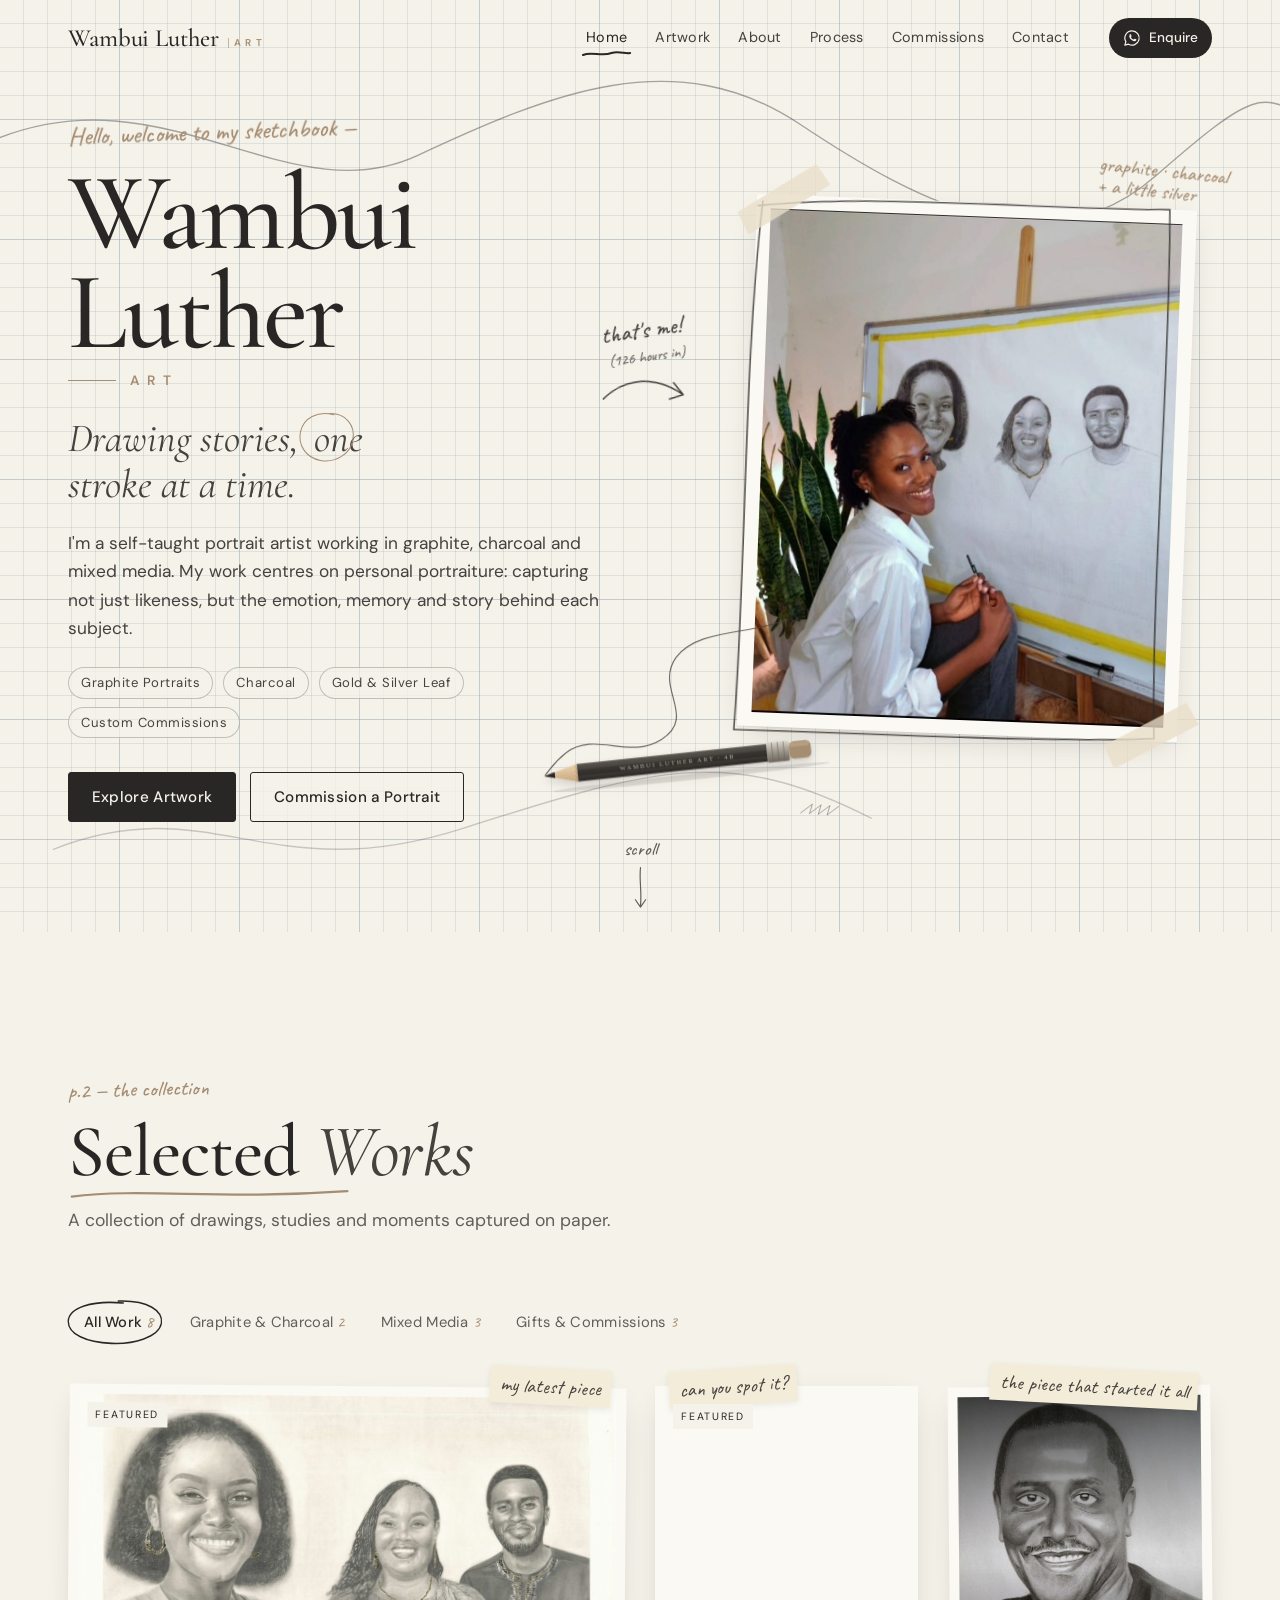
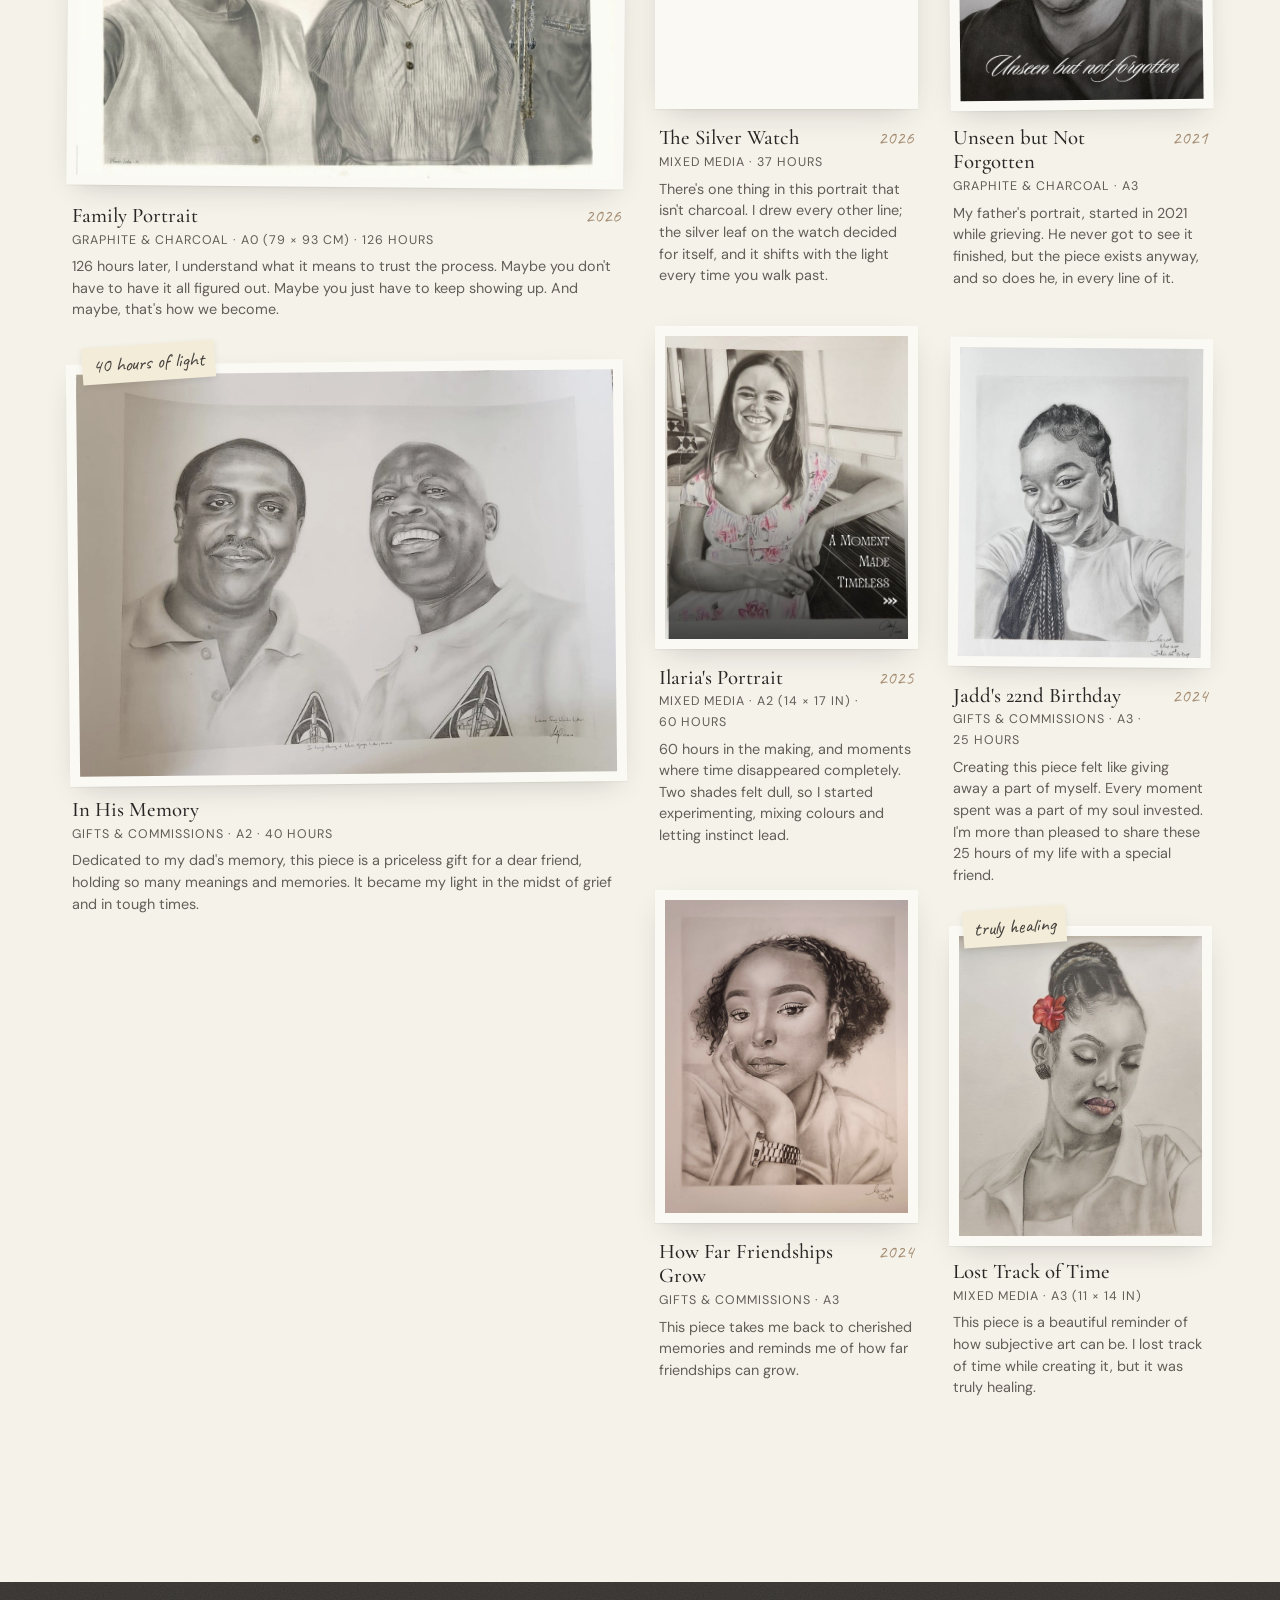
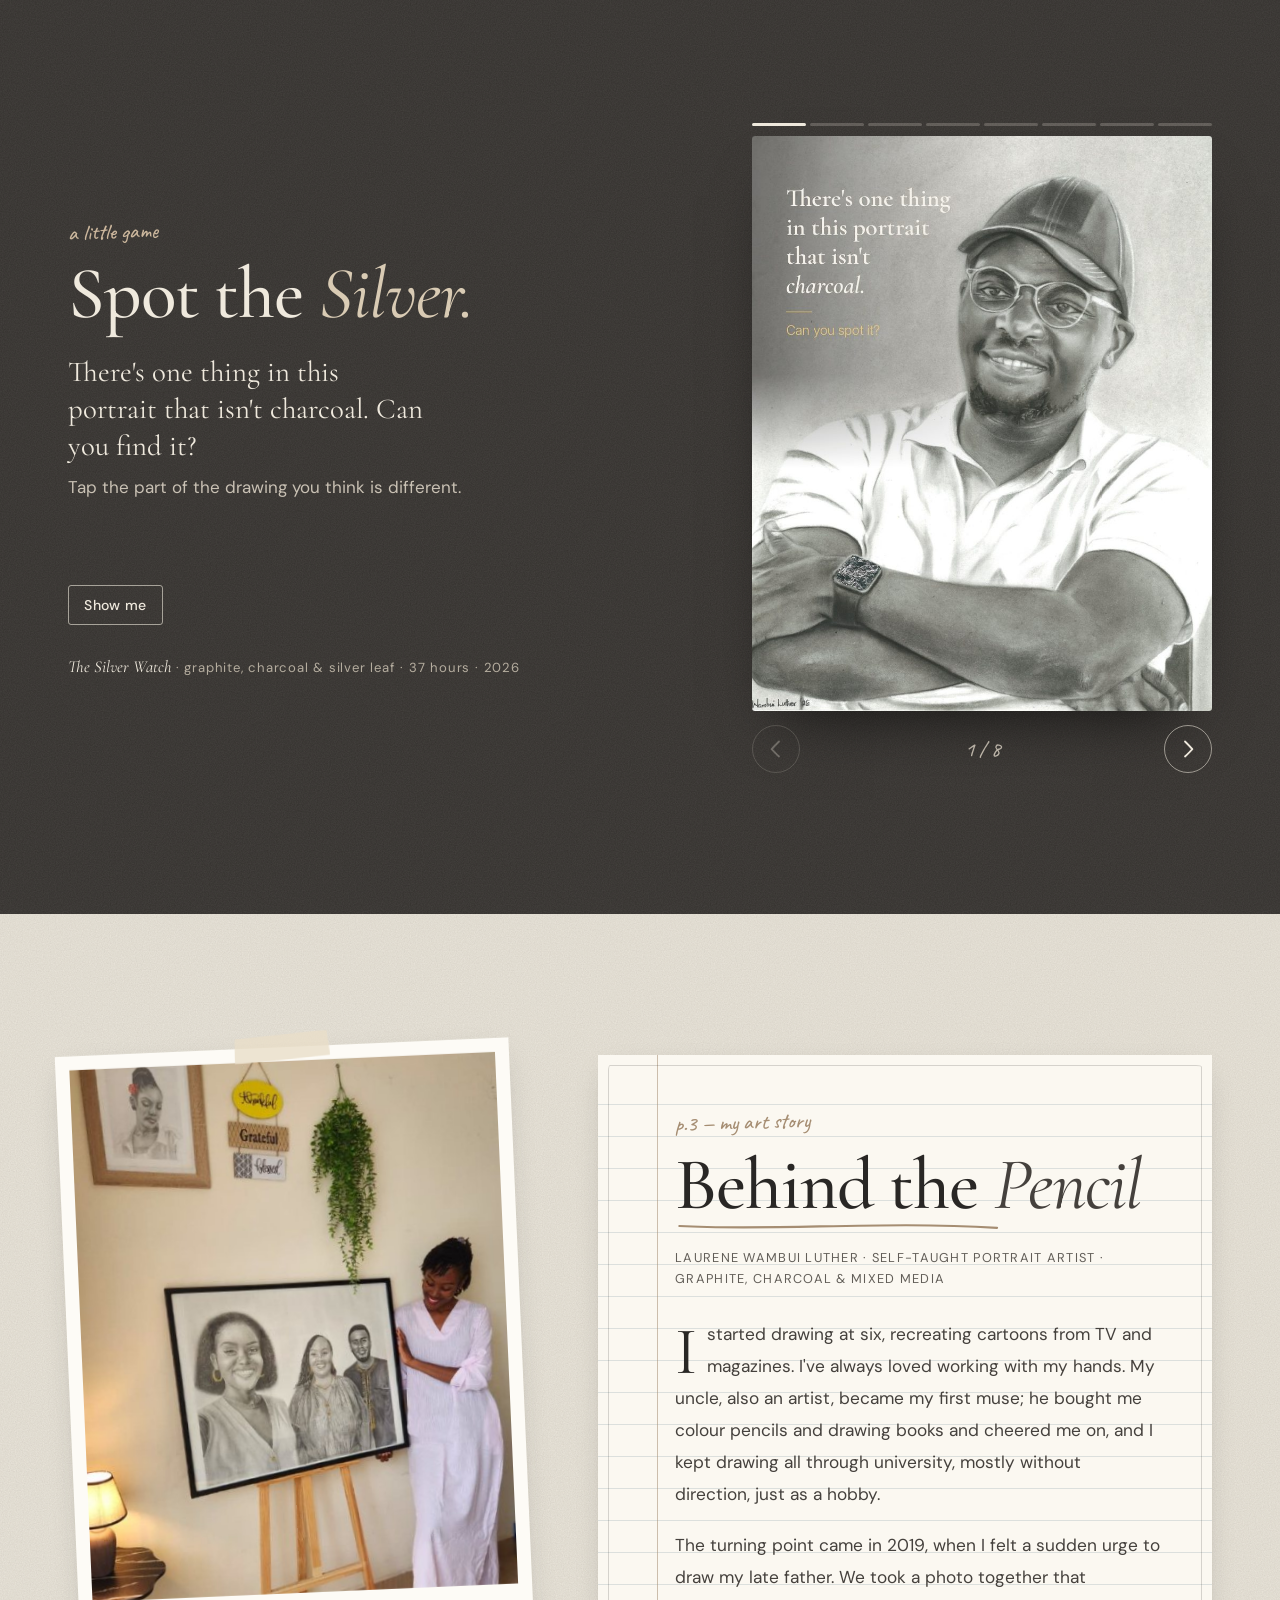
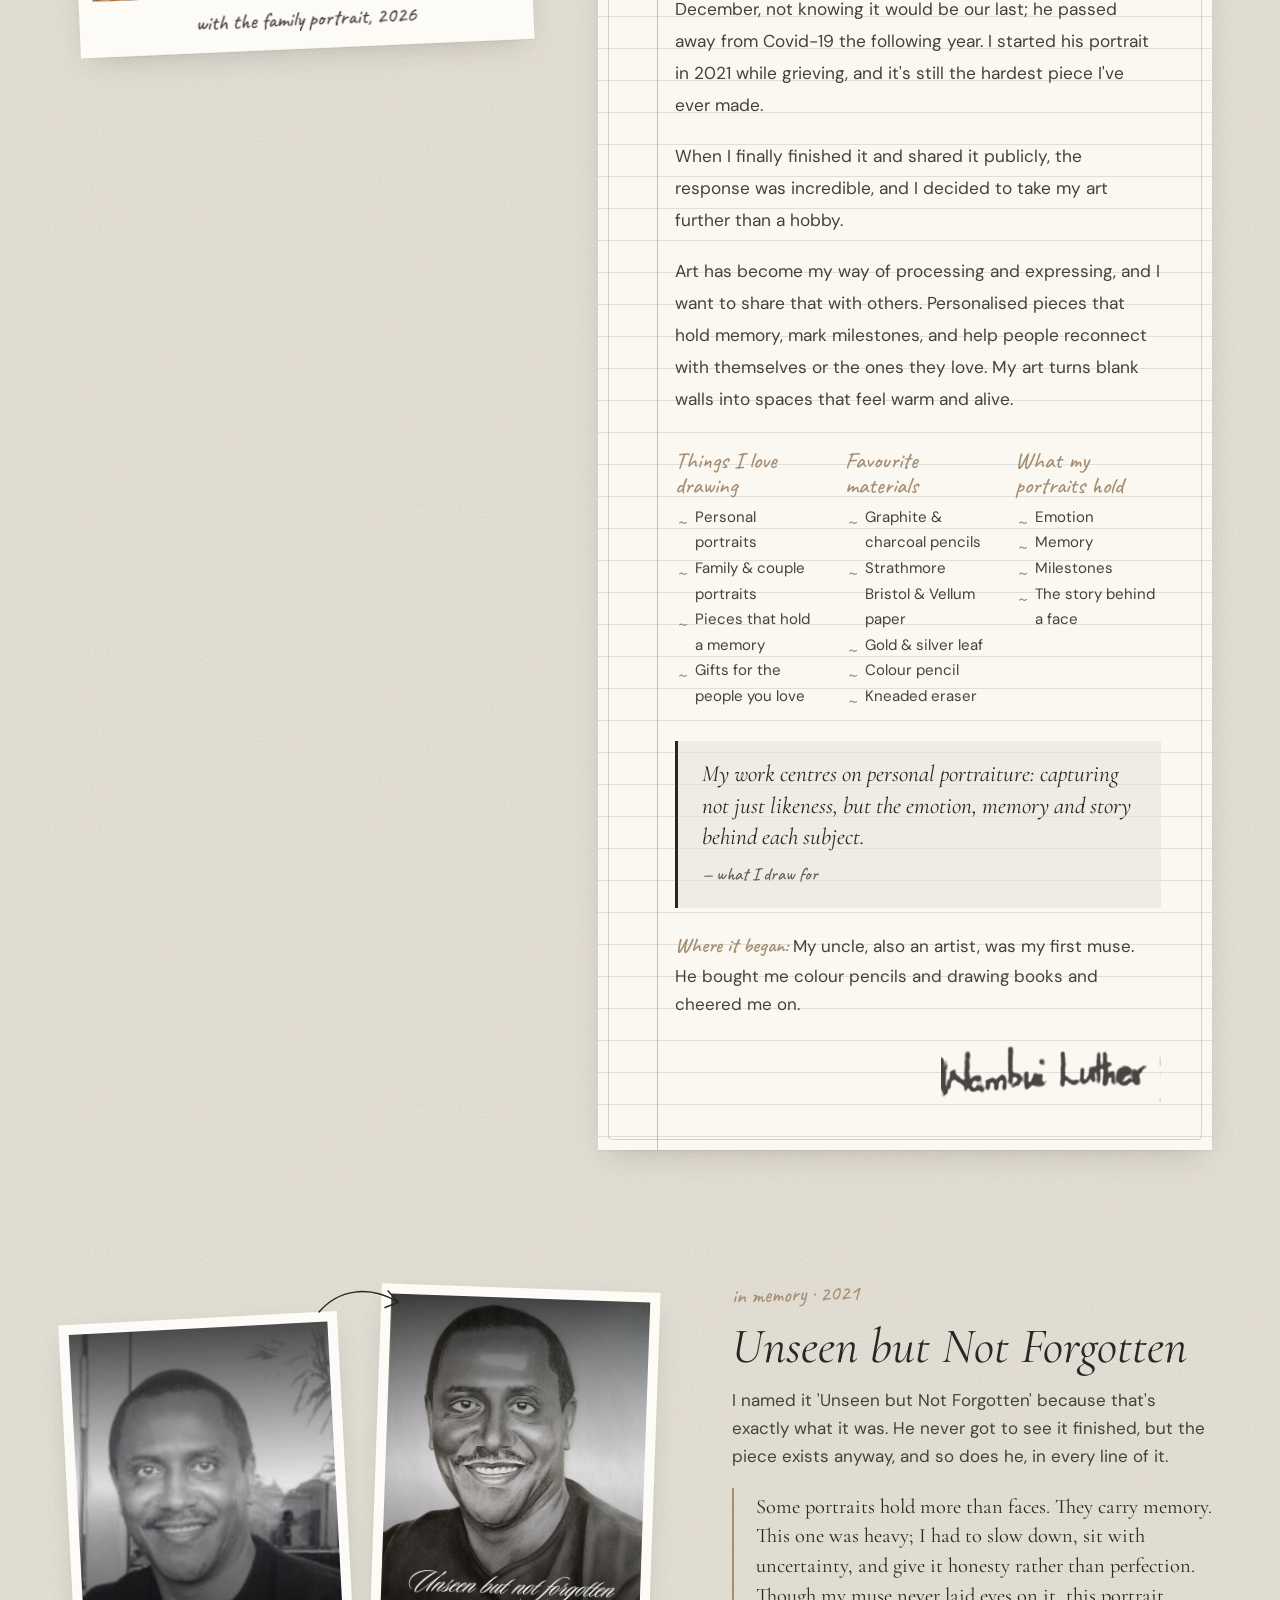
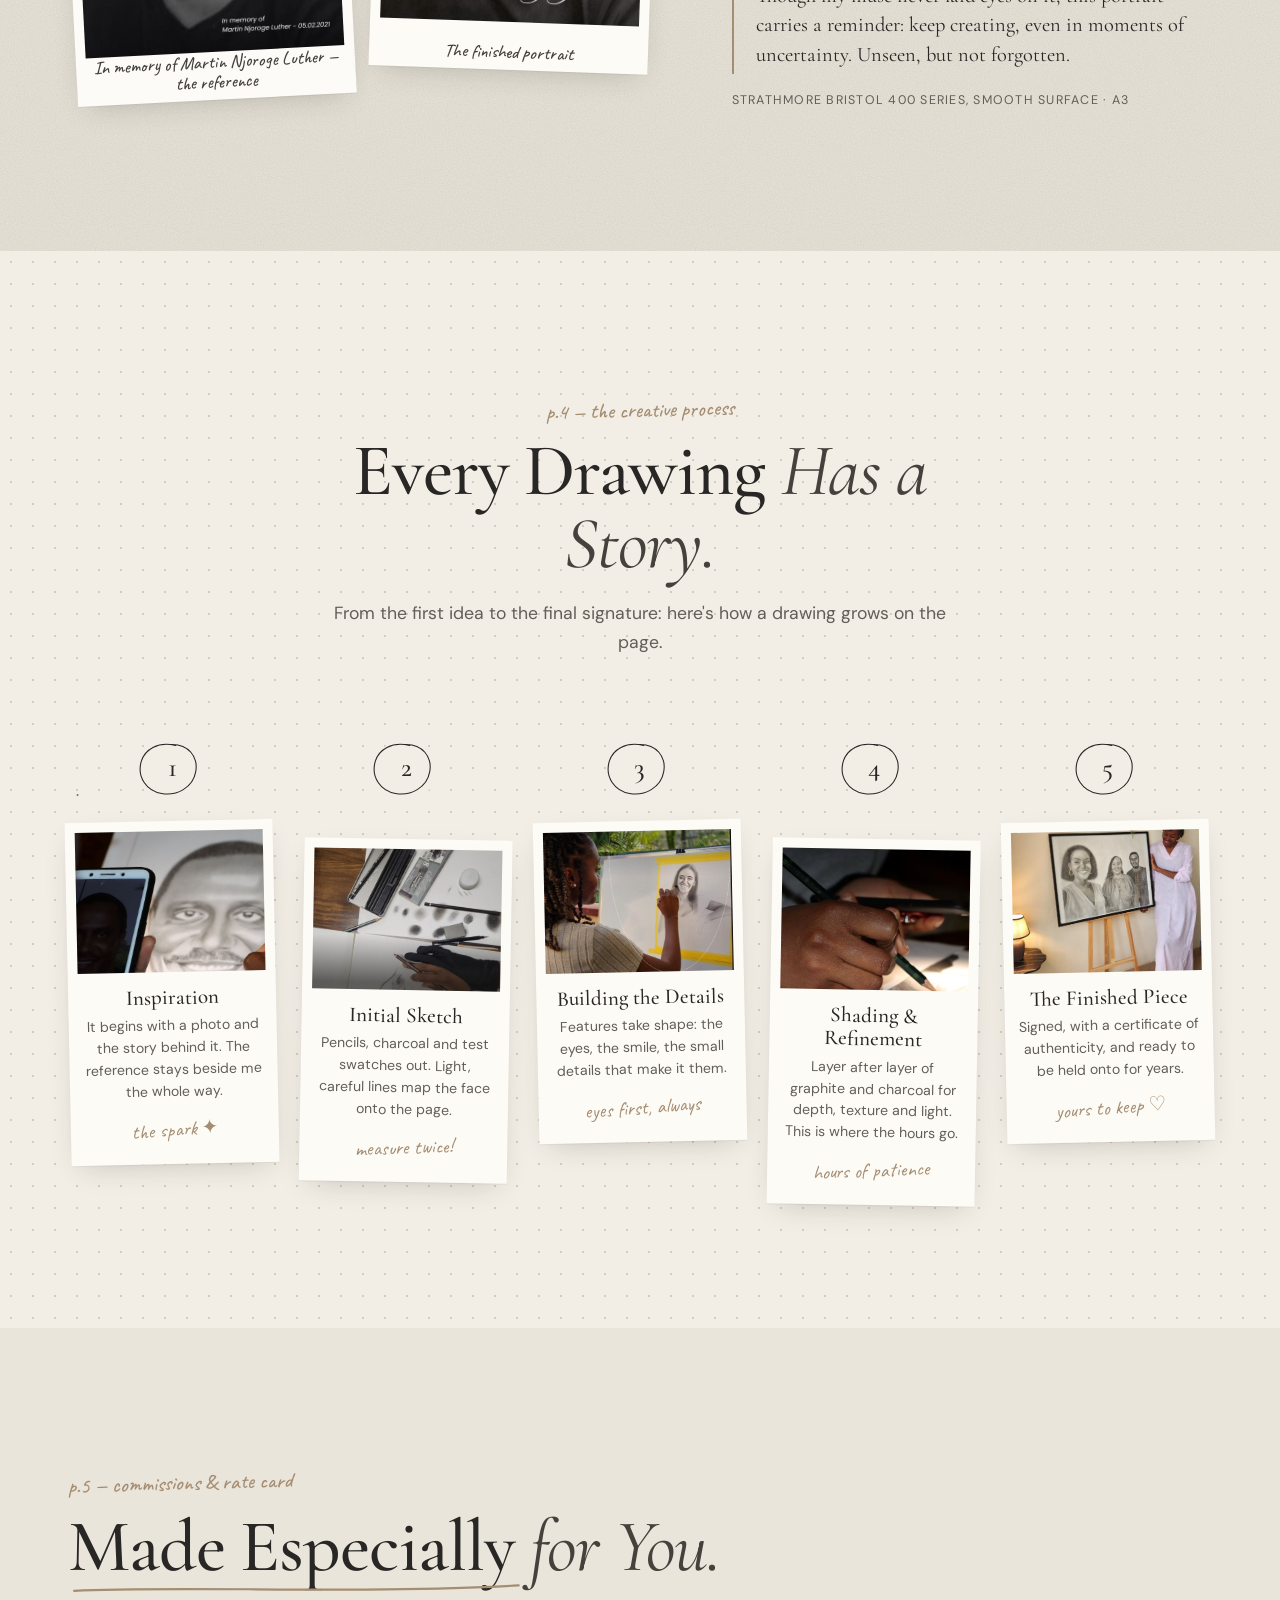
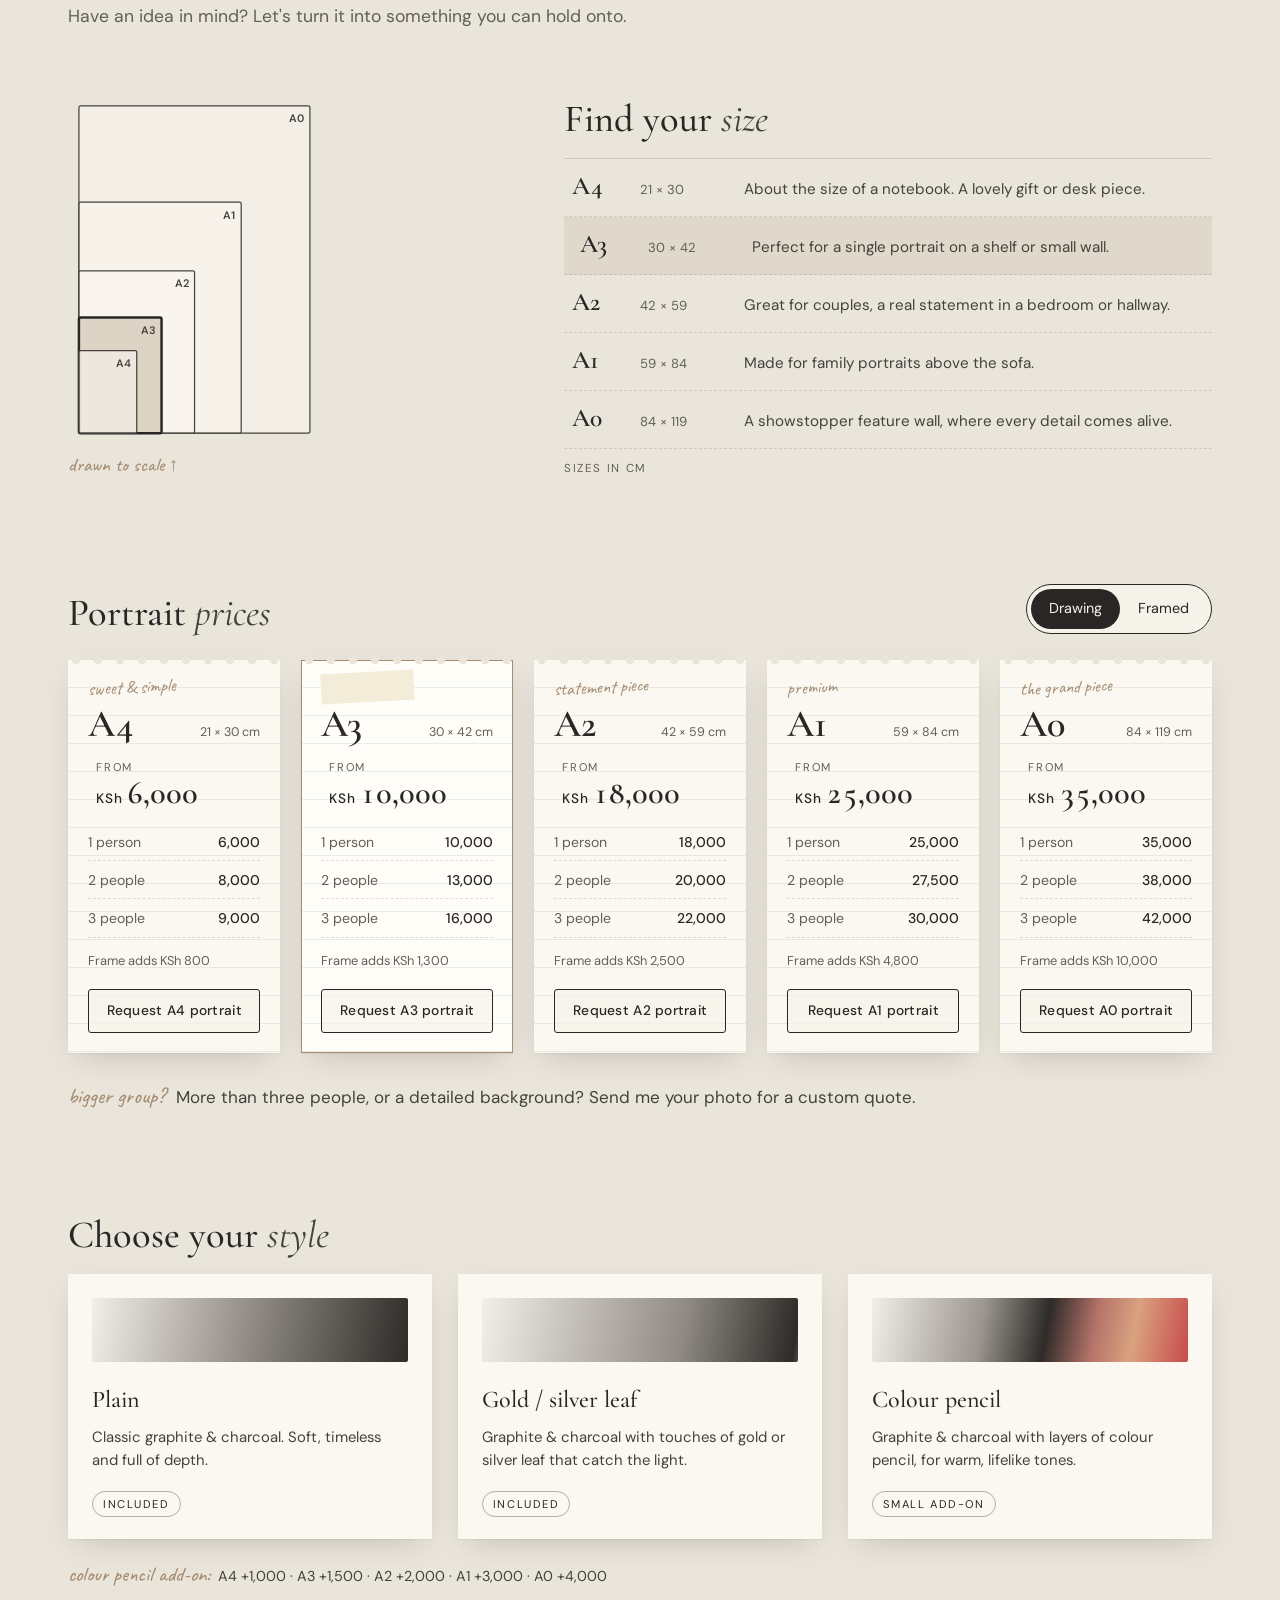
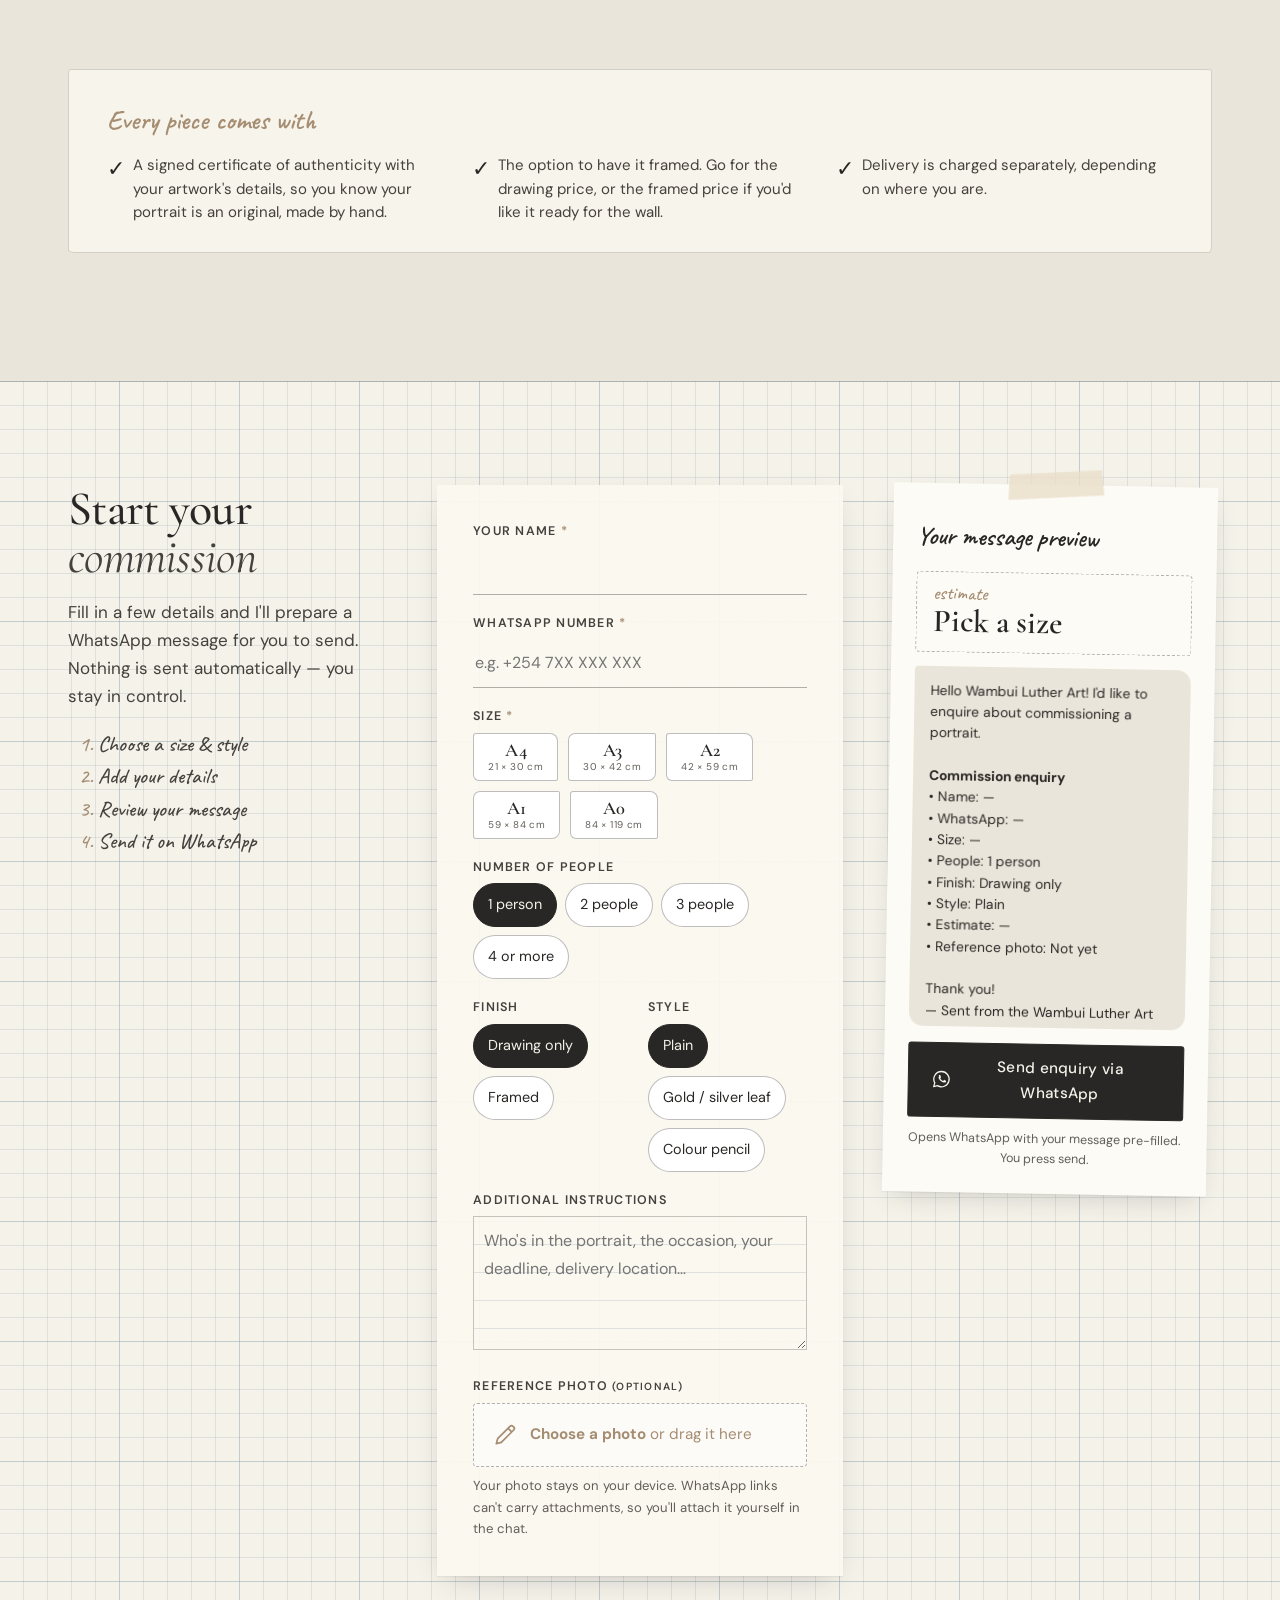
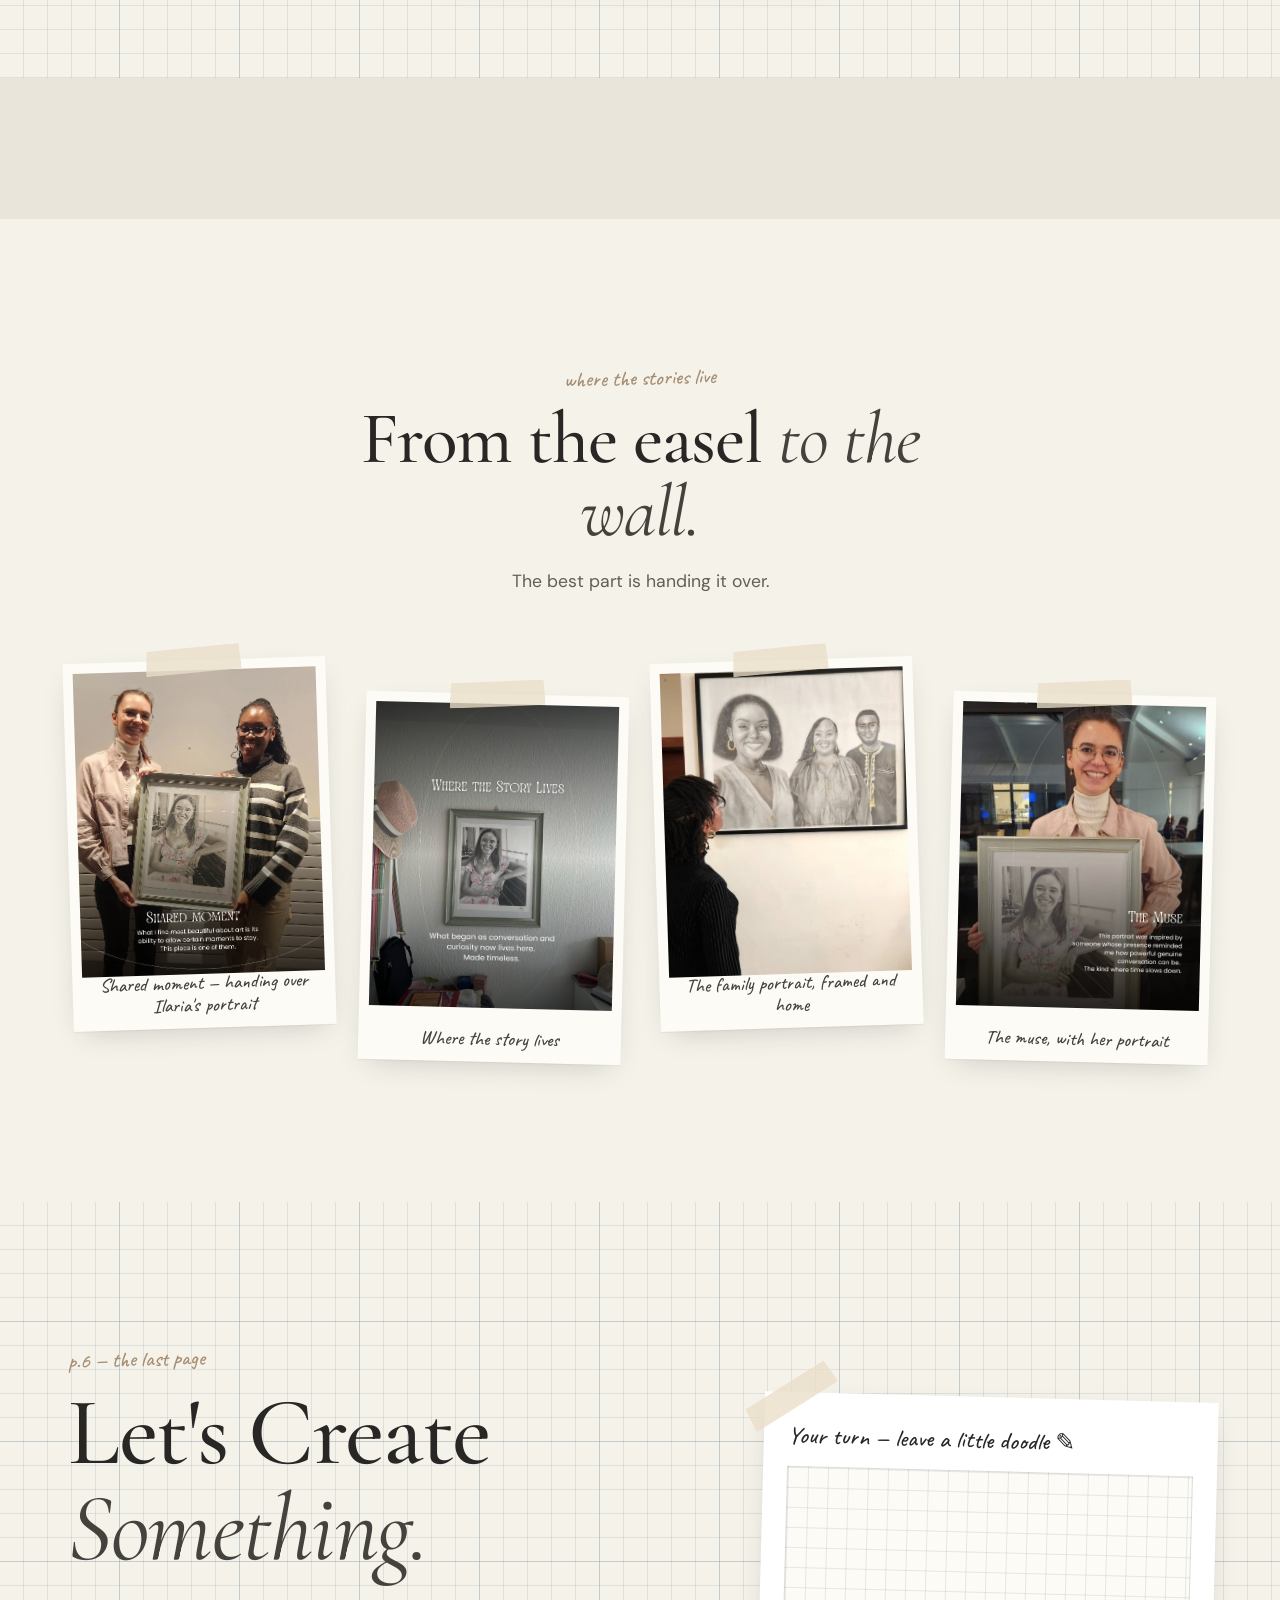
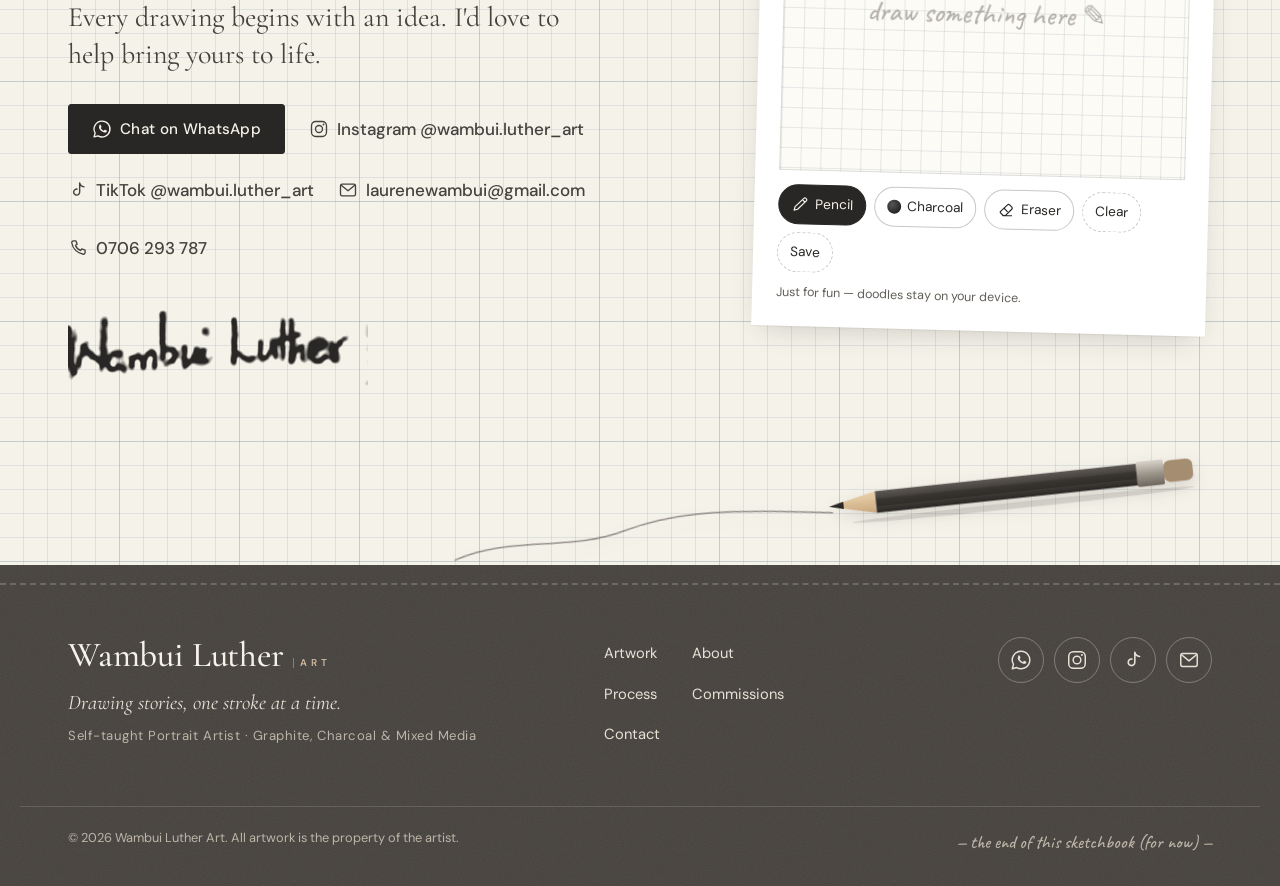
==== commit 27423db6: "Fix pencil cursor: use a native CSS cursor instead of a JS follower The JS-drawn pencil could vanish" ====
--- a/index.html
+++ b/index.html
@@ -77,19 +77,6 @@
   <!-- Scroll progress: a graphite line with a pencil tip -->
   <div class="scroll-progress" aria-hidden="true"><span class="scroll-progress__line"></span></div>
 
-  <!-- Desktop pencil cursor -->
-  <div class="pencil-cursor" aria-hidden="true">
-    <svg viewBox="0 0 40 40" width="40" height="40">
-      <g transform="rotate(45 20 20)">
-        <rect x="16" y="-6" width="8" height="30" fill="#45413D"/>
-        <rect x="16" y="-6" width="2.6" height="30" fill="#5c5752"/>
-        <rect x="16" y="-10" width="8" height="5" fill="#A58D72"/>
-        <path d="M16 24 L24 24 L20 36 Z" fill="#E8CFA8"/>
-        <path d="M18.6 31.5 L21.4 31.5 L20 36 Z" fill="#292725"/>
-      </g>
-    </svg>
-  </div>
-
   <!-- ========== Navigation ========== -->
   <header class="site-header" id="top">
     <nav class="nav" aria-label="Primary">
--- a/css/styles.css
+++ b/css/styles.css
@@ -425,7 +425,7 @@
 .art.is-hidden { display: none; }
 
 .art__button {
-  display: block; width: 100%; padding: 0; border: 0; background: none; text-align: left; cursor: zoom-in;
+  display: block; width: 100%; padding: 0; border: 0; background: none; text-align: left; cursor: pointer;
 }
 .art__media {
   position: relative; overflow: hidden; background: #fbf9f4;
@@ -840,19 +840,15 @@
 .to-top__icon { width: 22px; height: 22px; transition: transform .3s var(--ease); }
 .to-top__icon path { fill: none; stroke: var(--graphite); stroke-width: 1.8; stroke-linecap: round; stroke-linejoin: round; }
 
-/* ---------- Pencil cursor (desktop only; enabled by JS) ---------- */
-.pencil-cursor {
-  position: fixed; left: 0; top: 0; z-index: 9999; pointer-events: none;
-  width: 40px; height: 40px; margin: -31px 0 0 -9px; /* graphite tip sits on the pointer */
-  opacity: 0; transition: opacity .3s, scale .25s var(--ease);
-}
-.has-pencil-cursor .pencil-cursor { opacity: 1; }
-.has-pencil-cursor, .has-pencil-cursor a, .has-pencil-cursor button, .has-pencil-cursor .art__button, .has-pencil-cursor label { cursor: none; }
-.has-pencil-cursor input, .has-pencil-cursor textarea, .has-pencil-cursor select { cursor: auto; }
-.has-pencil-cursor #doodle-canvas { cursor: none; }
-.pencil-cursor.is-hover { scale: 1.3; }
-.pencil-cursor.is-text { opacity: 0 !important; }
-.pencil-cursor.is-down { scale: .9; }
+/* ---------- Pencil cursor (desktop mouse only) ----------
+   Drawn by the browser itself, so it never lags or disappears and the
+   click lands exactly at the graphite tip (hotspot 3px 29px). */
+@media (hover: hover) and (pointer: fine) {
+  html { cursor: url("../assets/illustrations/pencil-cursor.png") 3 29, auto; }
+  a, button, label, select, summary, [role="button"], .art__button, .size-row, #size-scale .sheet rect { cursor: pointer; }
+  input[type="text"], input[type="tel"], input[type="number"], textarea { cursor: text; }
+  #doodle-canvas, .story__stage.is-guessing, .story__miss, .story__hotspot { cursor: url("../assets/illustrations/pencil-cursor.png") 3 29, crosshair; }
+}
 
 /* =====================================================================
    Real-content components (v2)
@@ -889,9 +885,9 @@
 .story__stage img { width: 100%; aspect-ratio: 4 / 5; object-fit: cover; }
 .story__stage img.is-swap { animation: story-in .5s var(--ease) both; }
 @keyframes story-in { from { opacity: .3; transform: scale(1.02); } to { opacity: 1; transform: none; } }
-.story__stage.is-guessing { cursor: crosshair; }
-.story__miss { position: absolute; inset: 0; z-index: 1; width: 100%; height: 100%; padding: 0; border: 0; background: transparent; cursor: crosshair; }
-.story__hotspot { position: absolute; z-index: 2; padding: 0; border: 0; border-radius: 50%; background: transparent; cursor: crosshair; }
+.story__stage.is-guessing { }
+.story__miss { position: absolute; inset: 0; z-index: 1; width: 100%; height: 100%; padding: 0; border: 0; background: transparent; }
+.story__hotspot { position: absolute; z-index: 2; padding: 0; border: 0; border-radius: 50%; background: transparent; }
 .story__hotspot:focus-visible { outline: 2px dashed var(--ink); outline-offset: 2px; }
 .story__stage.is-hinting .story__hotspot { box-shadow: 0 0 0 2px rgba(239,233,221,.8); animation: hint-pulse 1.4s ease-in-out infinite; }
 @keyframes hint-pulse { 0%, 100% { box-shadow: 0 0 0 2px rgba(239,233,221,.2); } 50% { box-shadow: 0 0 0 10px rgba(239,233,221,0), 0 0 0 2px rgba(239,233,221,.9); } }
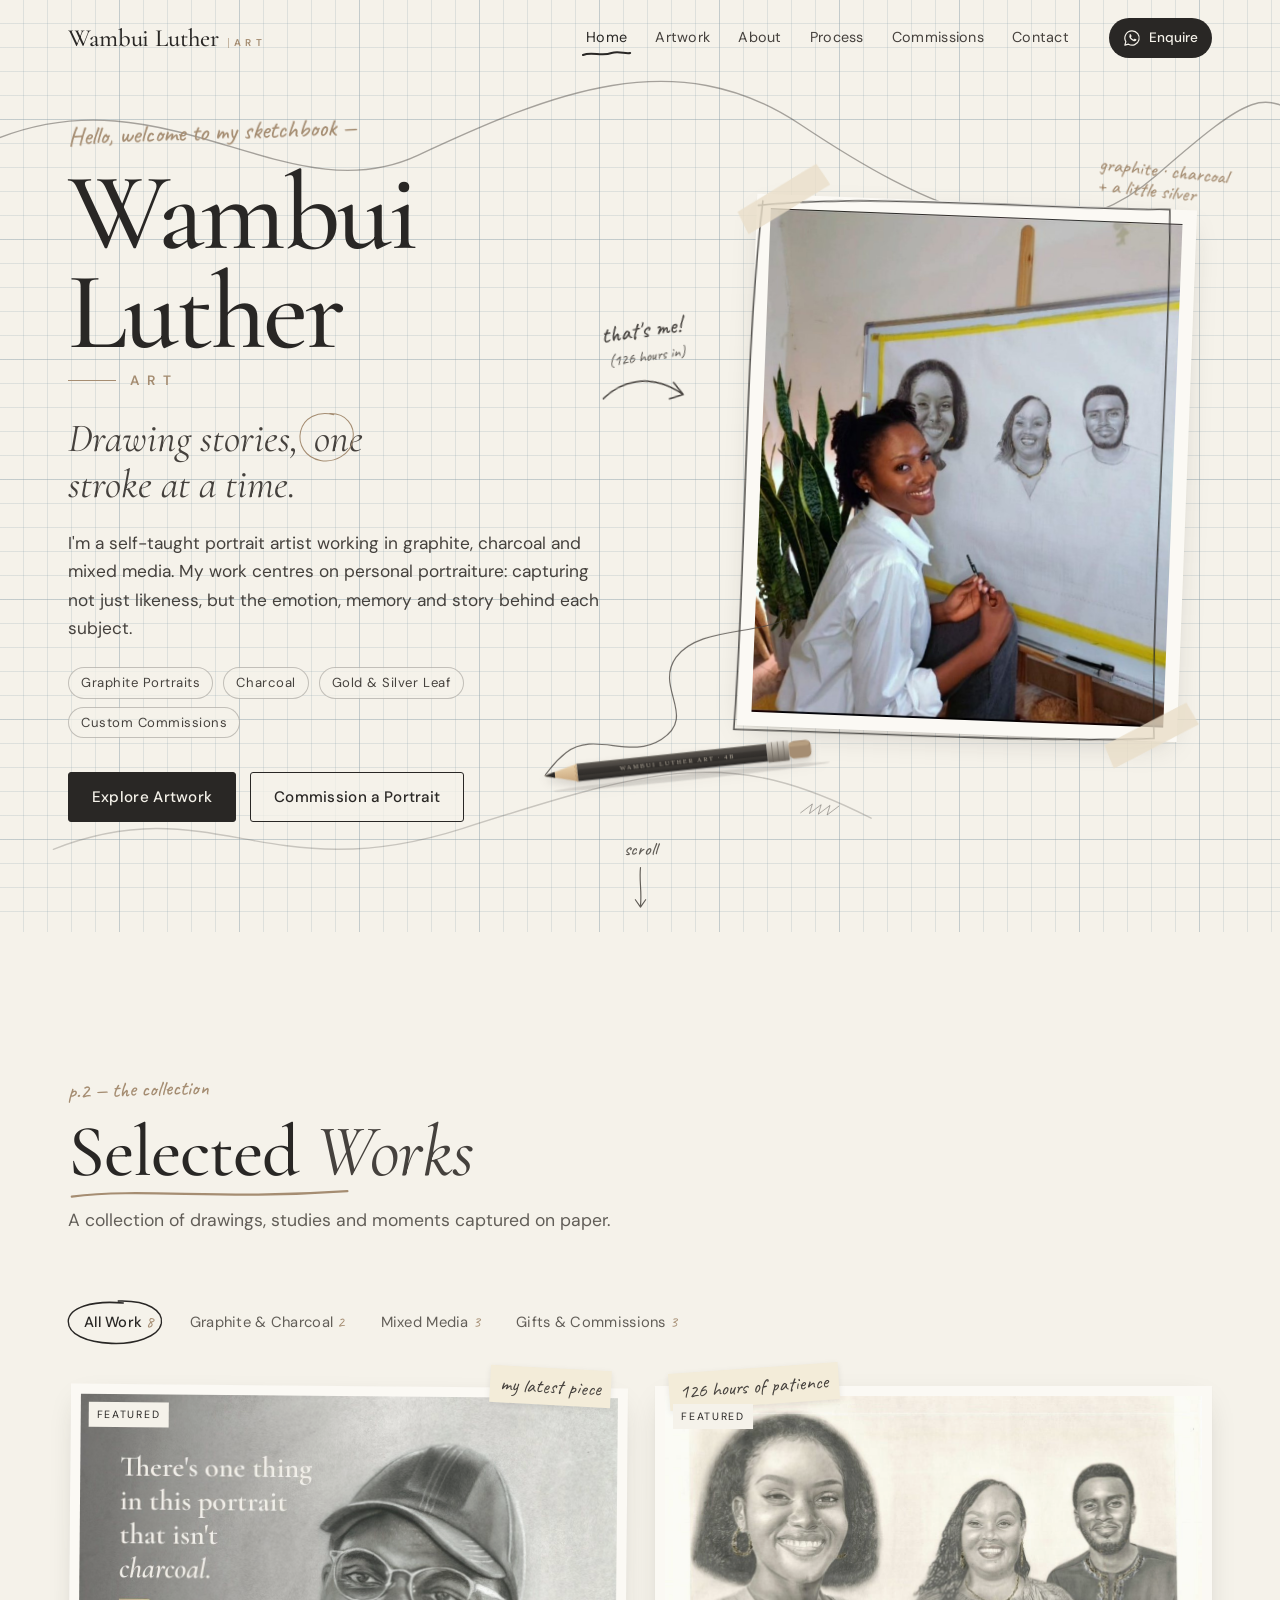
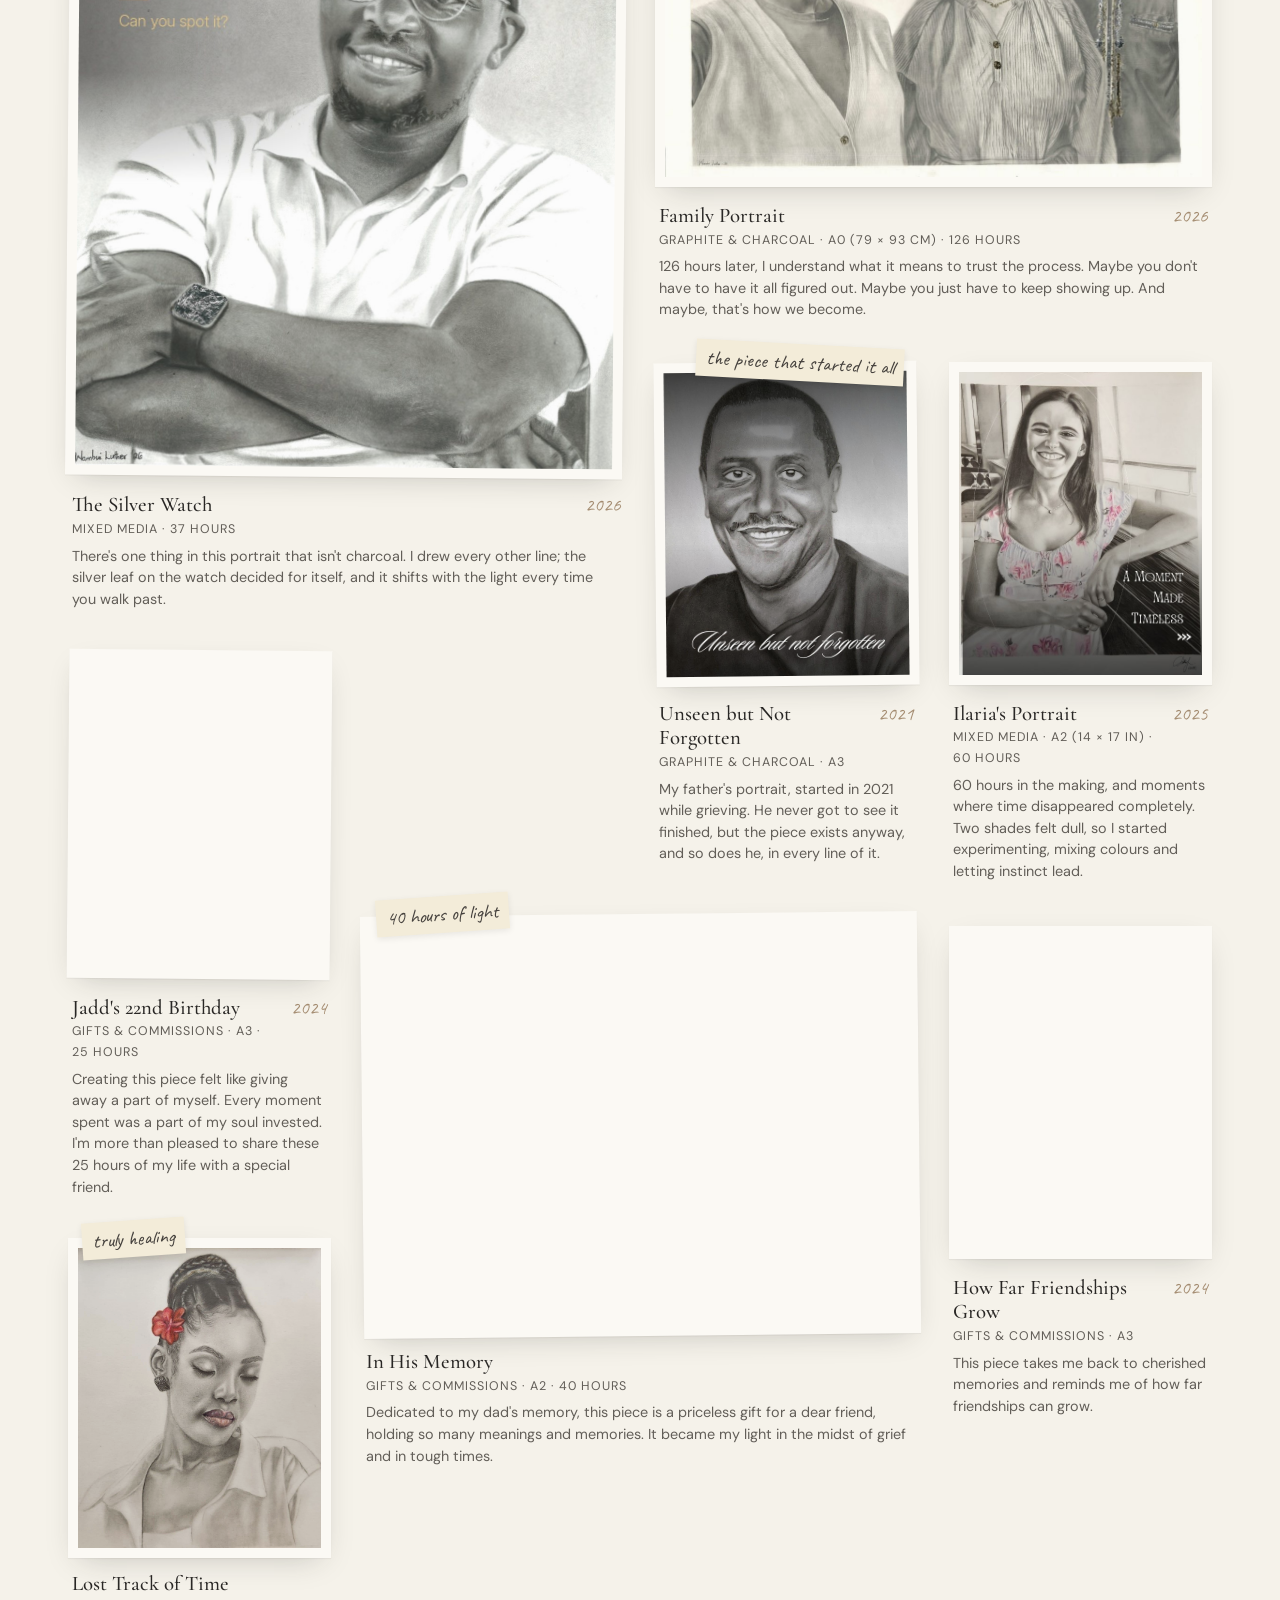
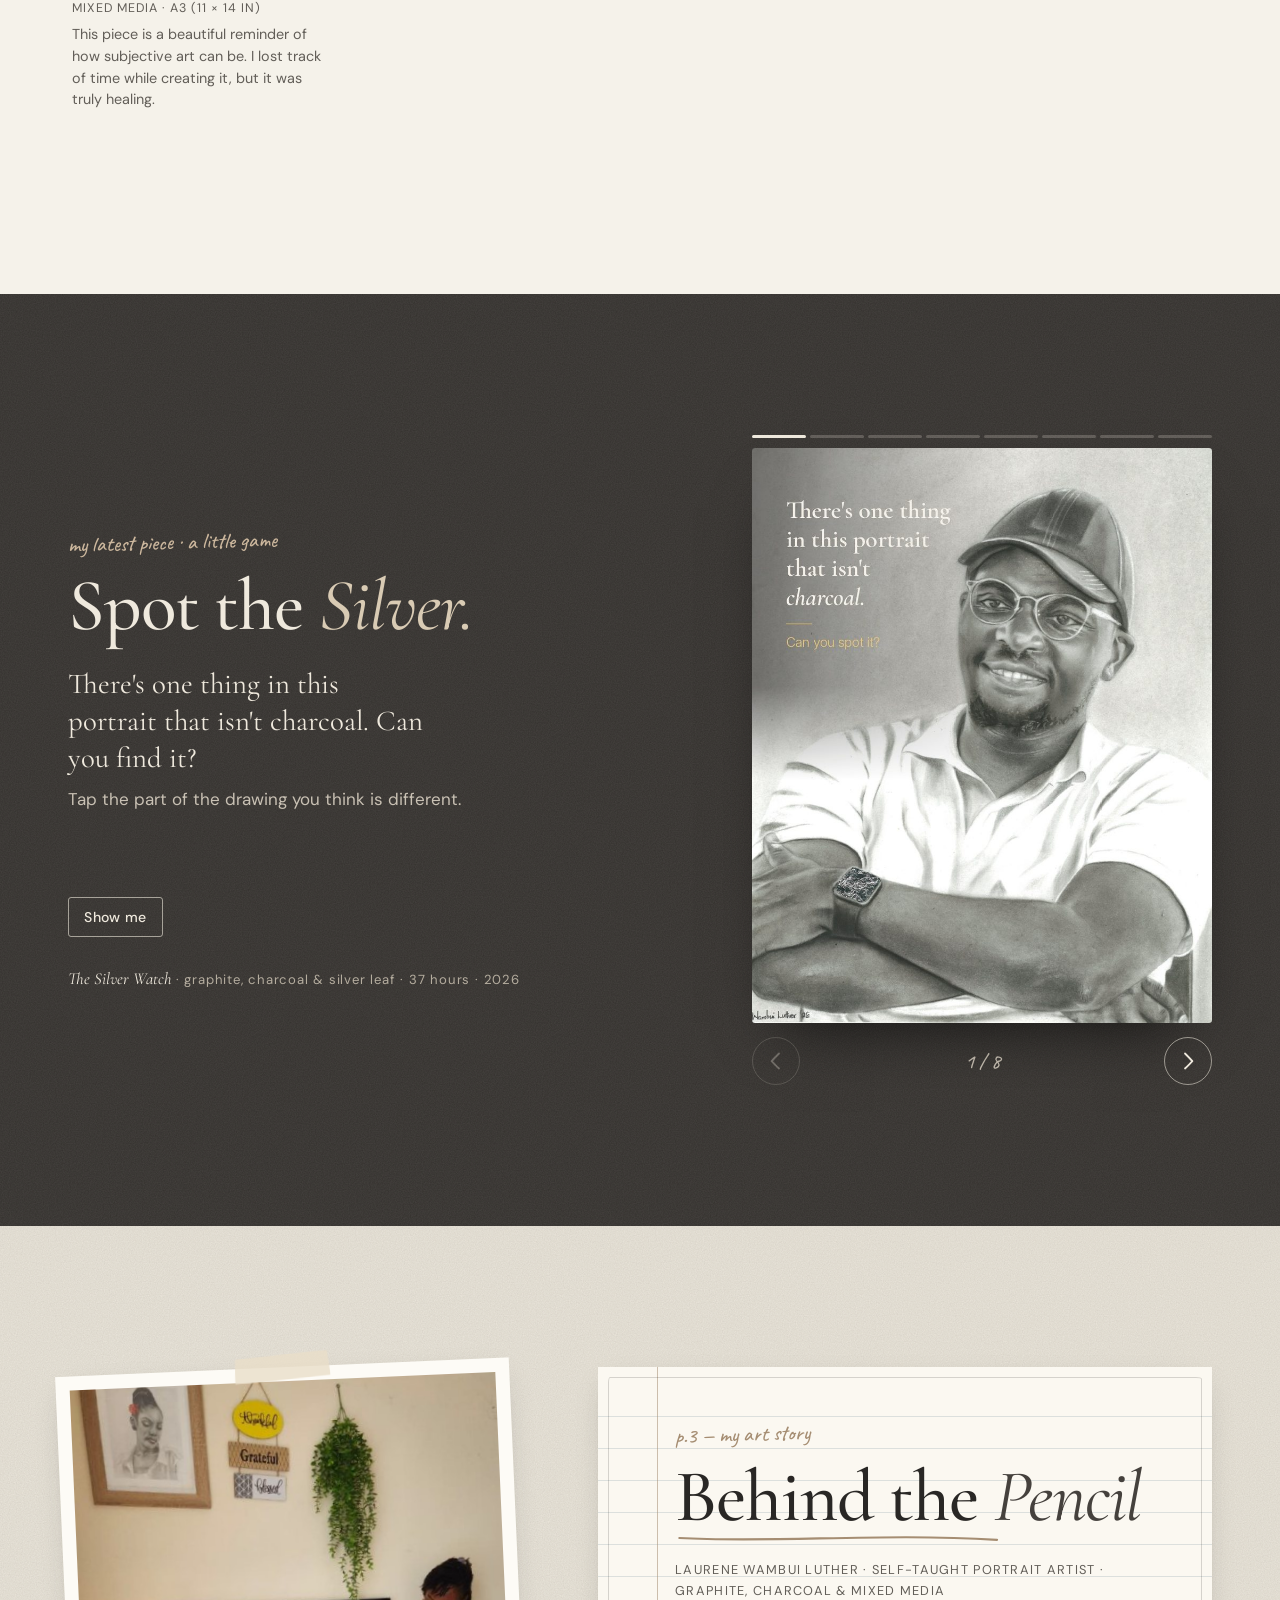
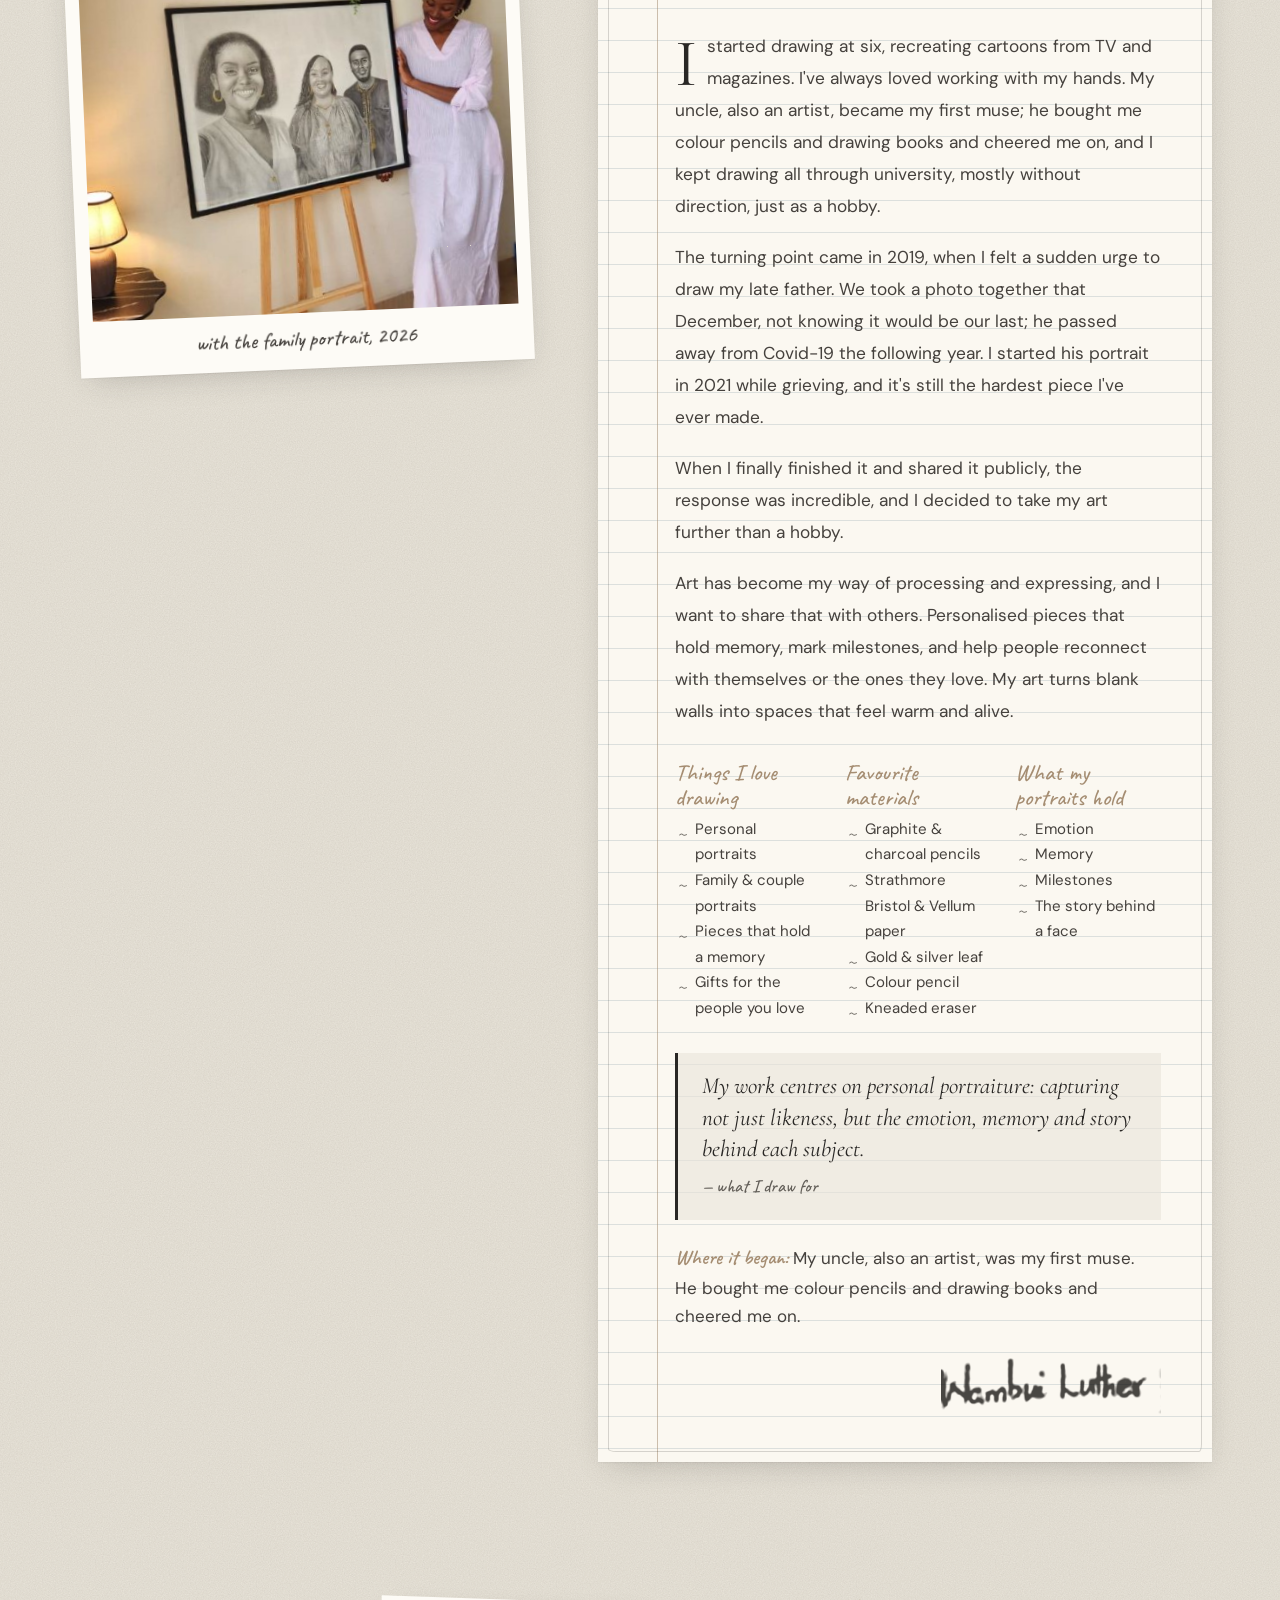
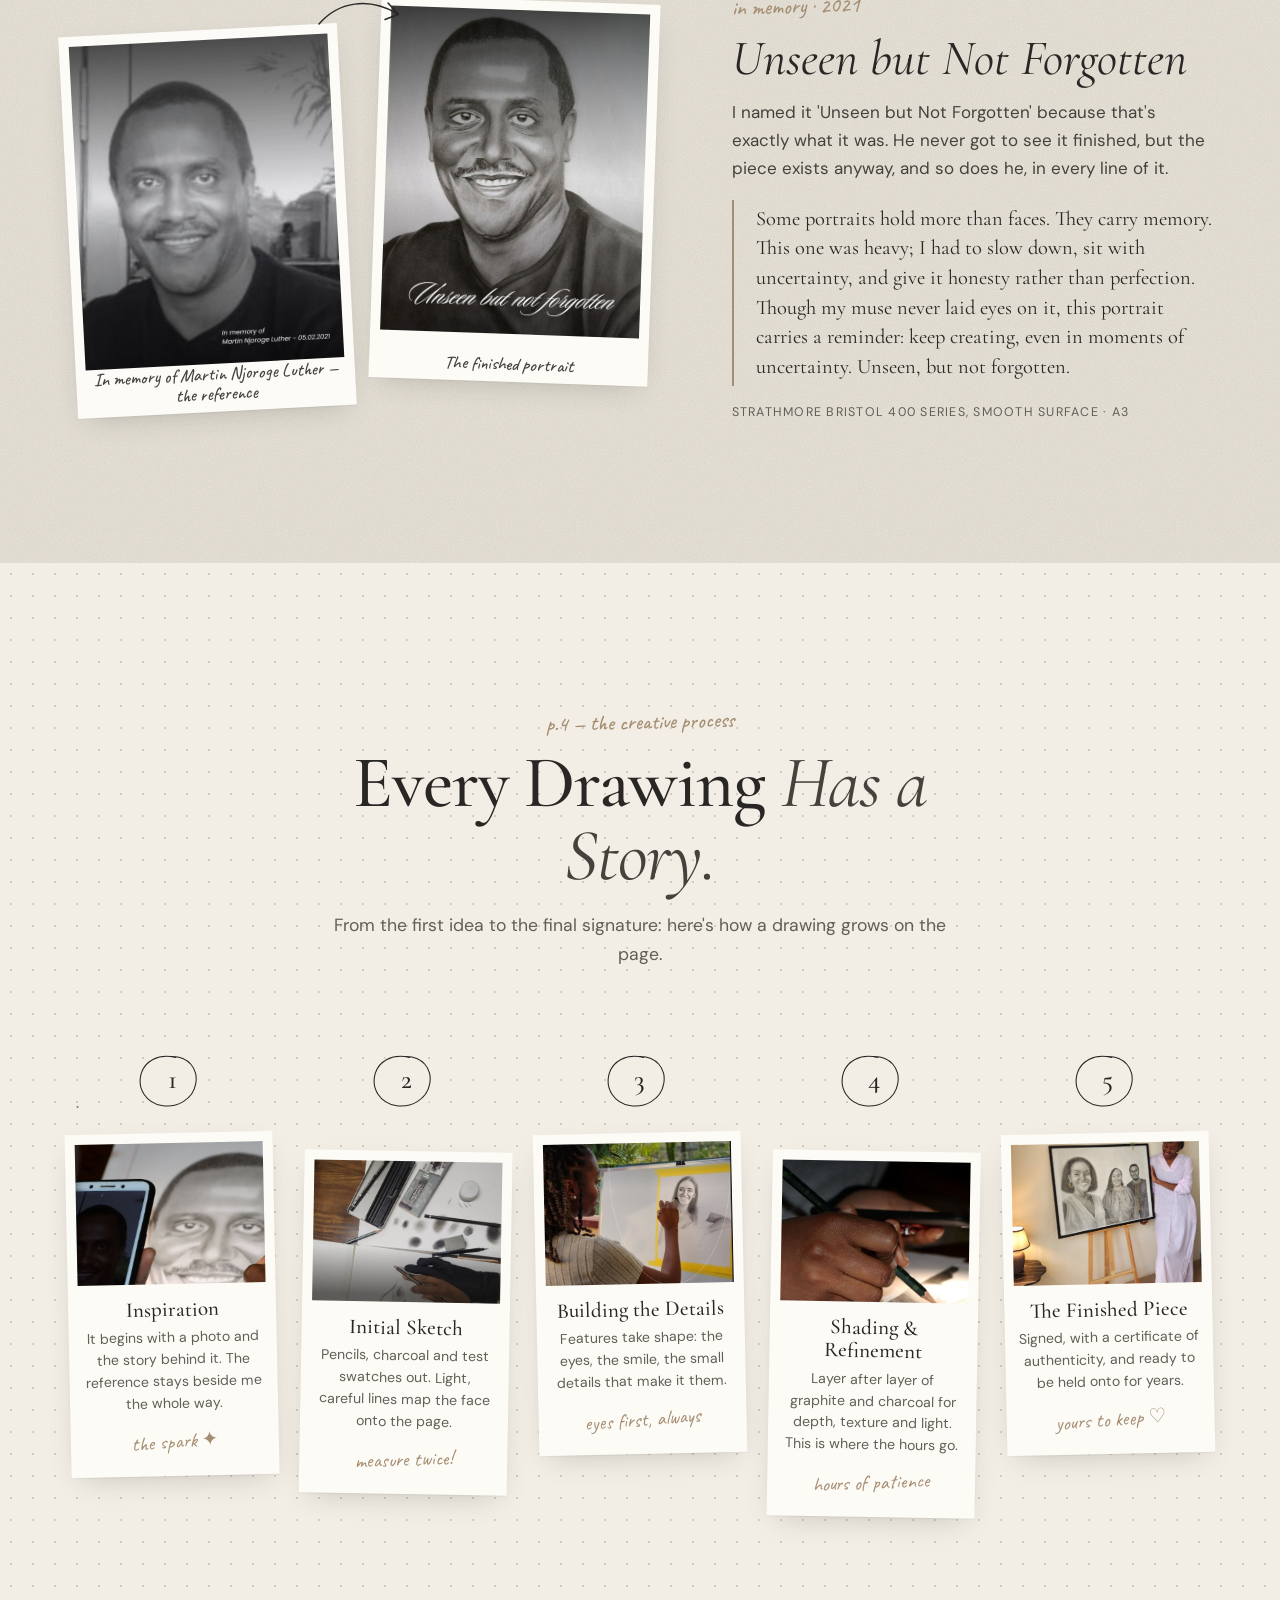
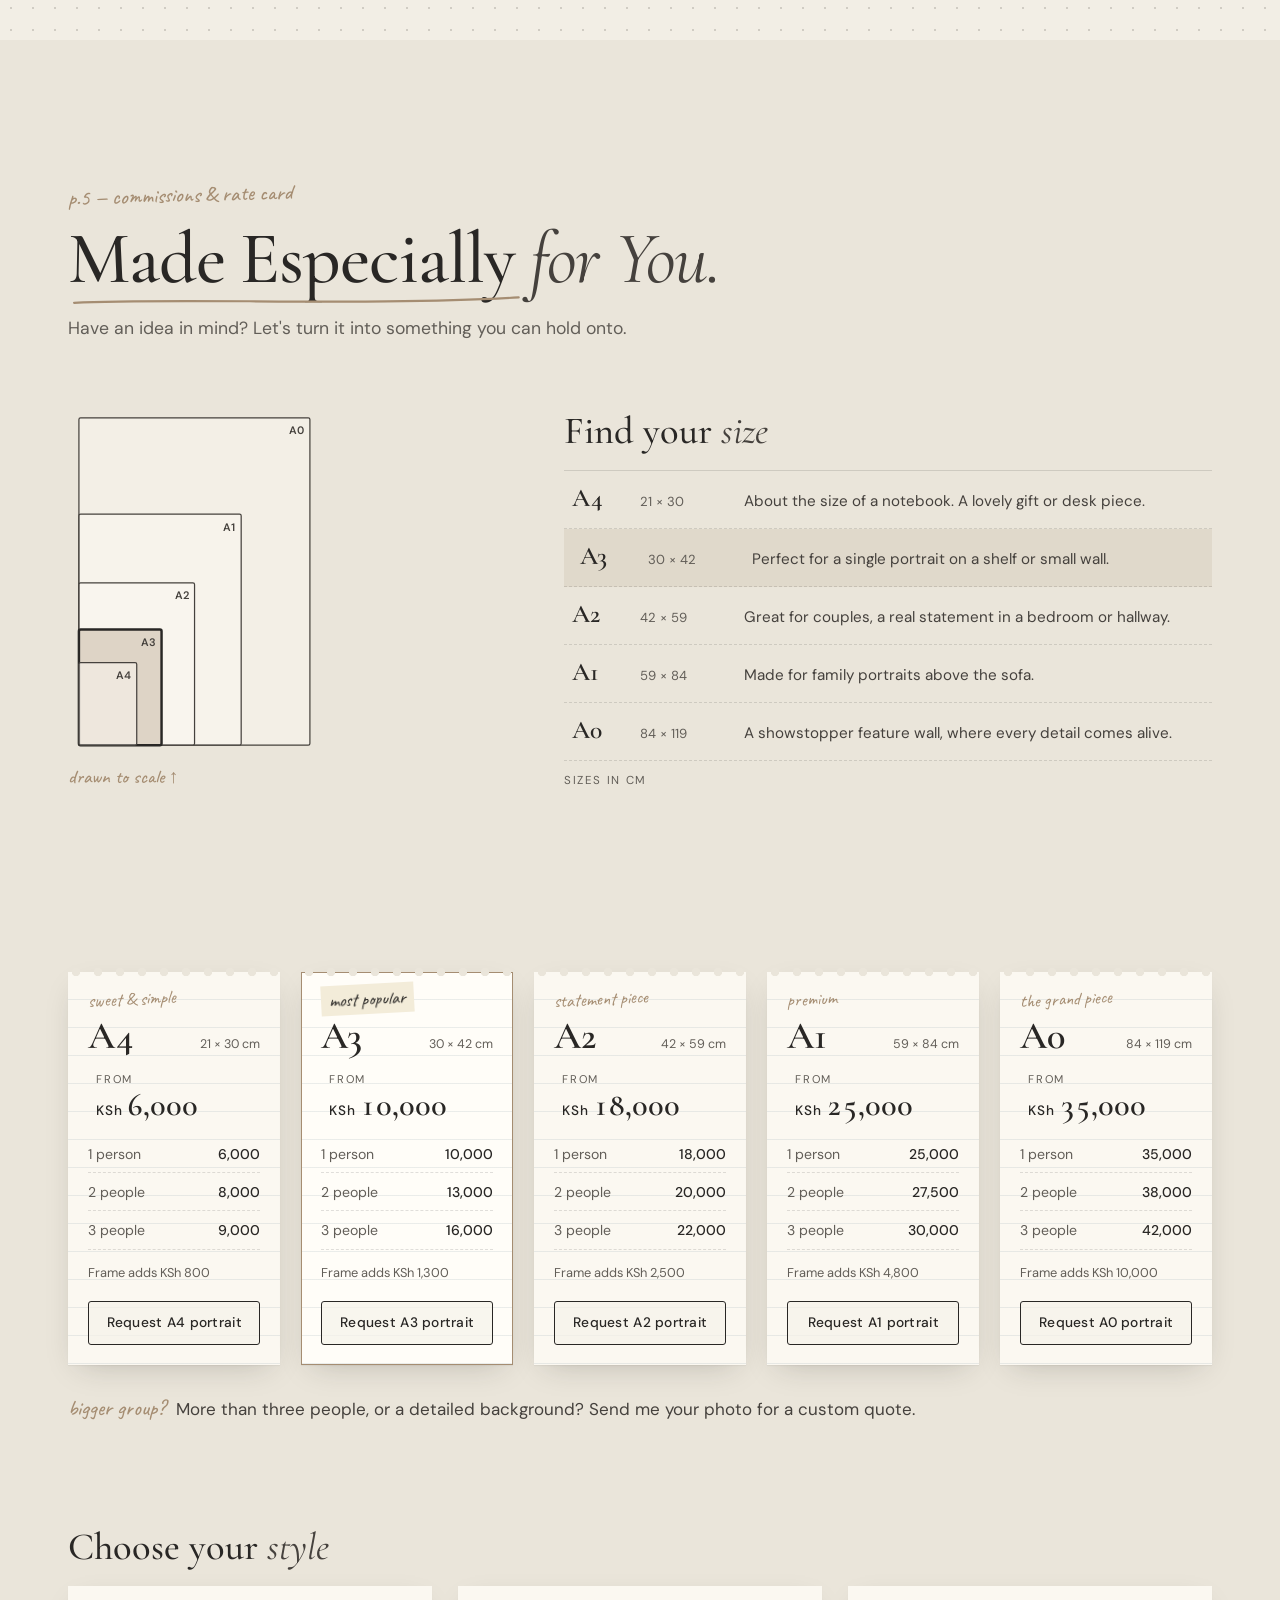
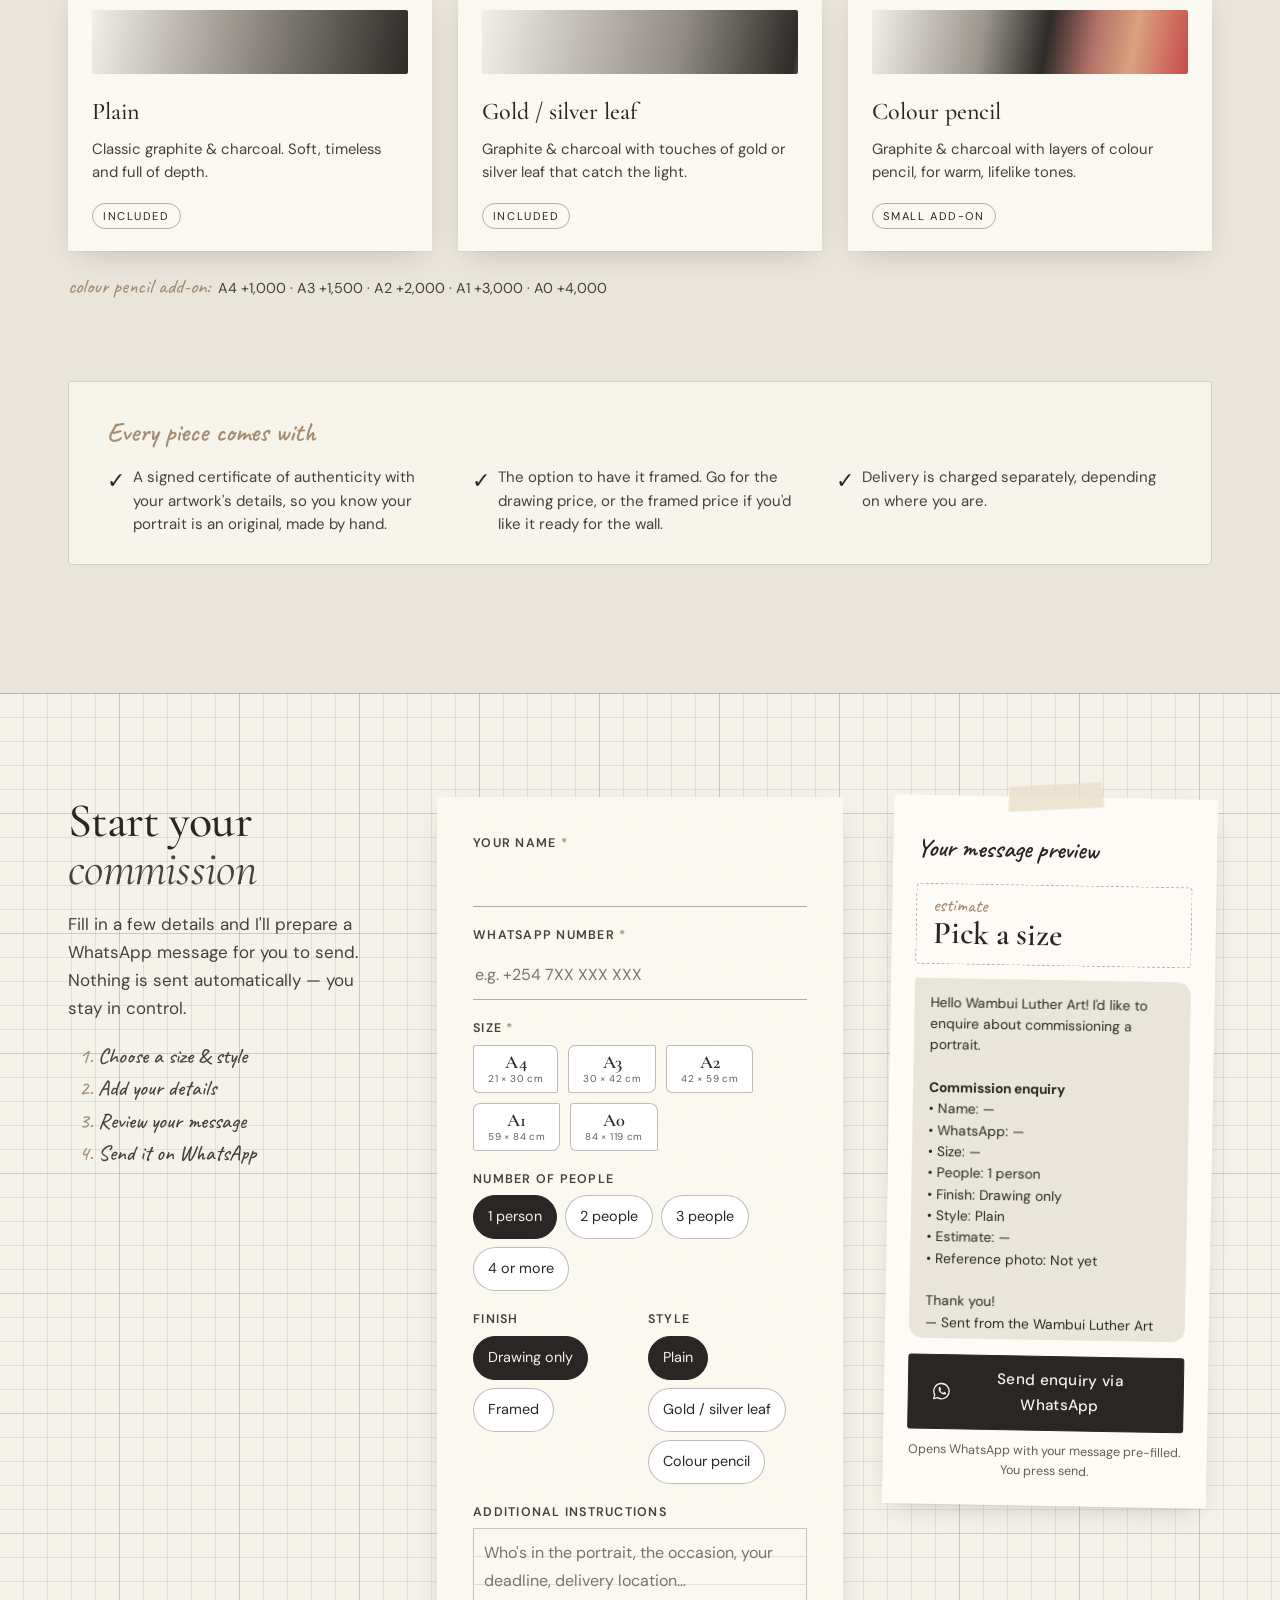
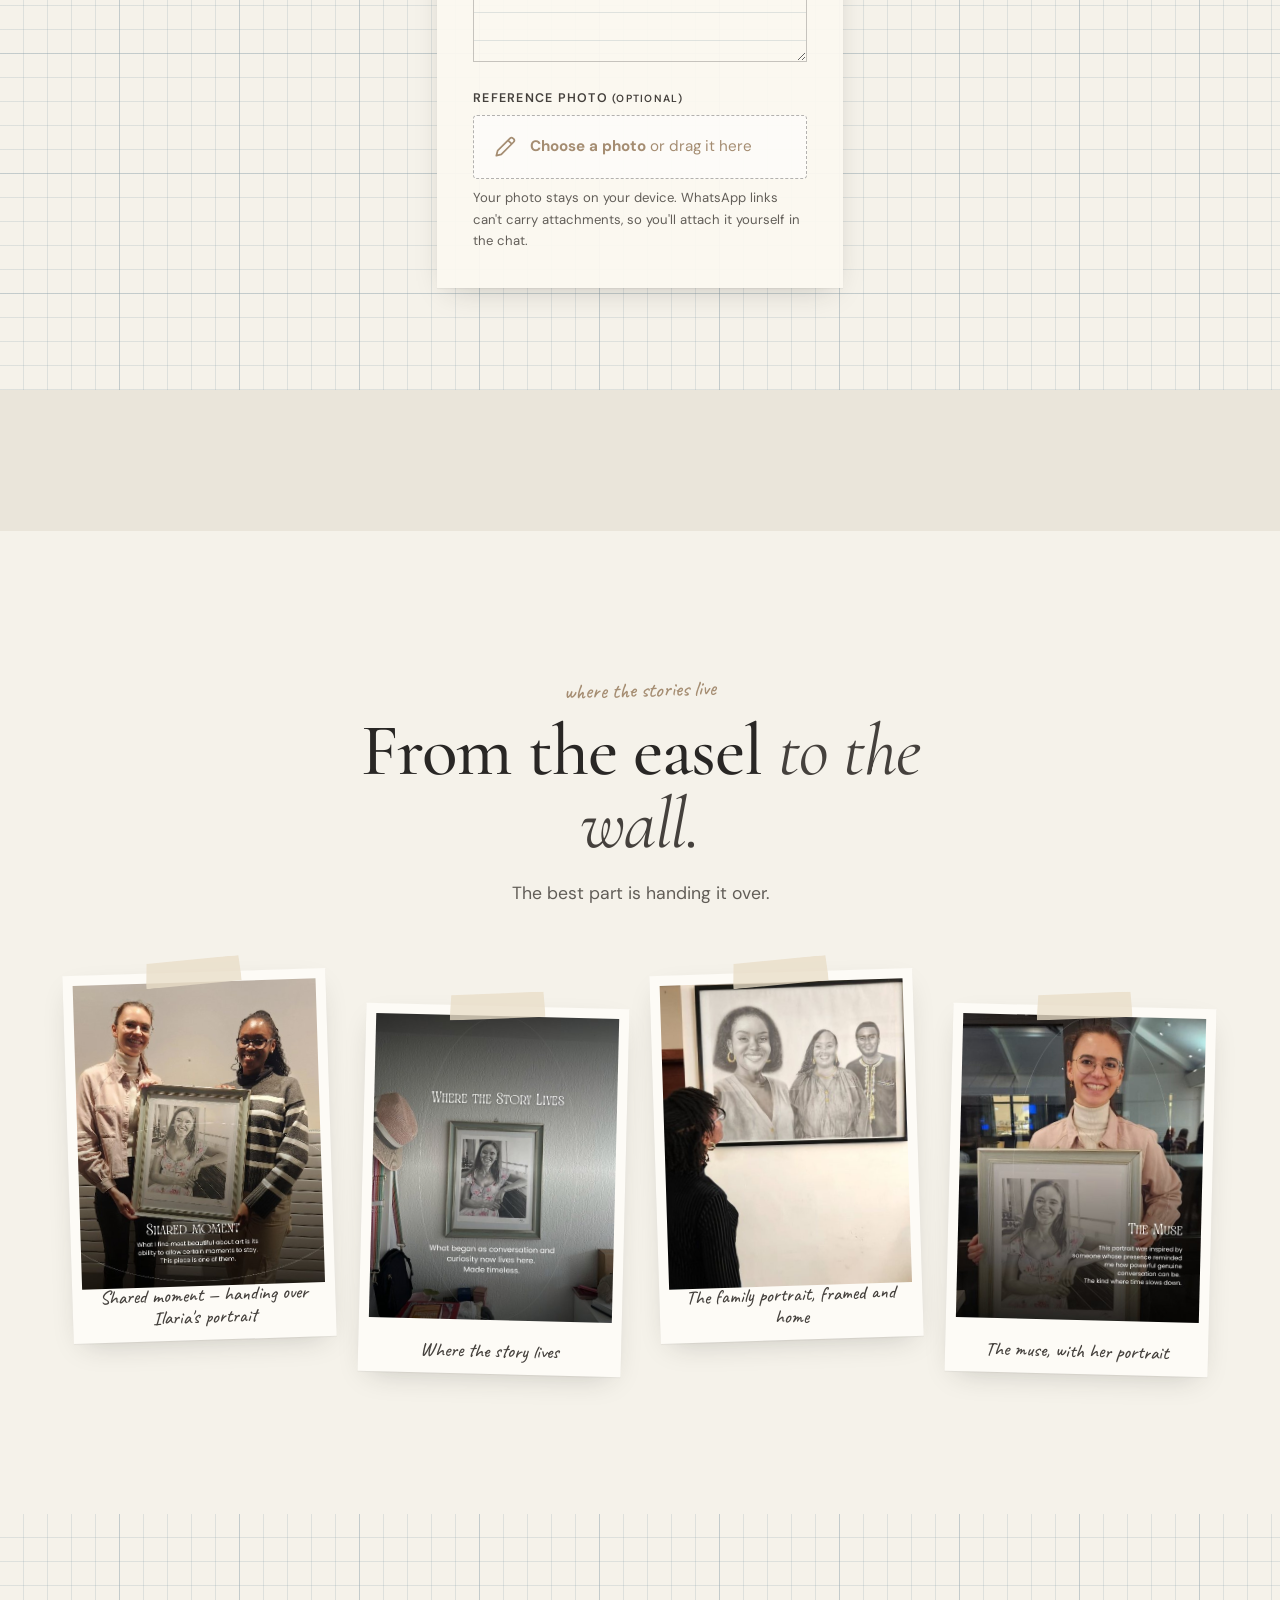
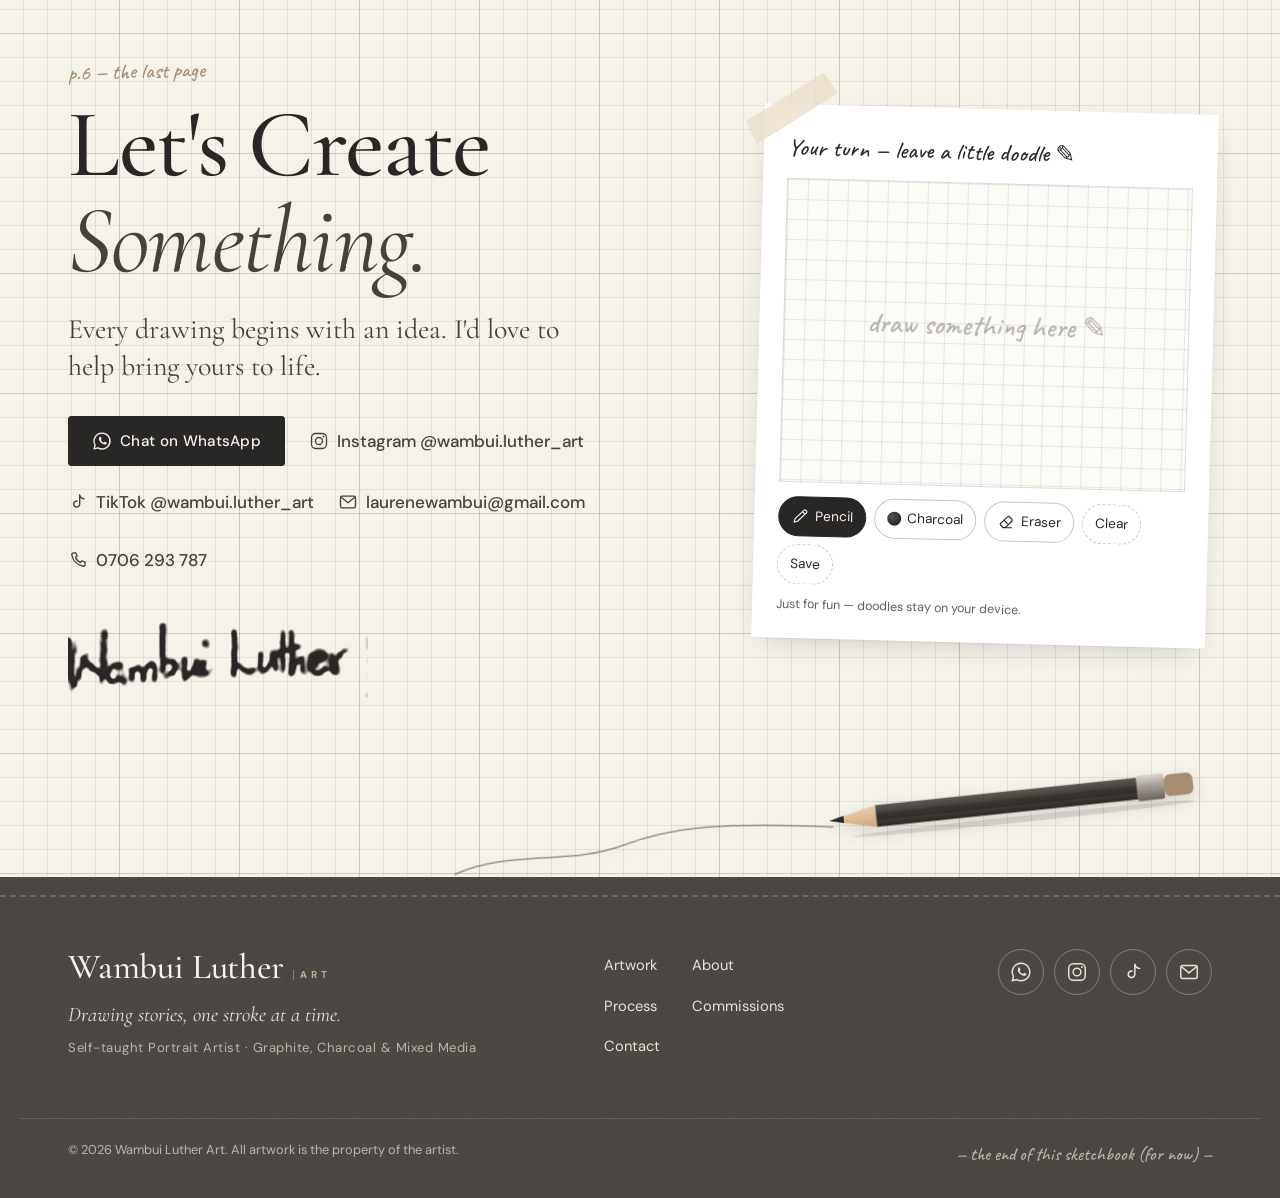
==== commit 3a17a603: "Feature The Silver Watch as Wambui's latest piece Move it to the front of the gallery at large size " ====
--- a/index.html
+++ b/index.html
@@ -242,7 +242,7 @@
     <section class="section story" id="silver" aria-labelledby="story-title">
       <div class="container story__inner">
         <div class="story__text reveal">
-          <p class="hand section-head__kicker">a little game</p>
+          <p class="hand section-head__kicker">my latest piece · a little game</p>
           <h2 class="section-title" id="story-title">Spot the <em>Silver.</em></h2>
           <p class="story__lead">There's one thing in this portrait that isn't charcoal. Can you find it?</p>
           <p class="story__how" id="story-how">Tap the part of the drawing you think is different.</p>
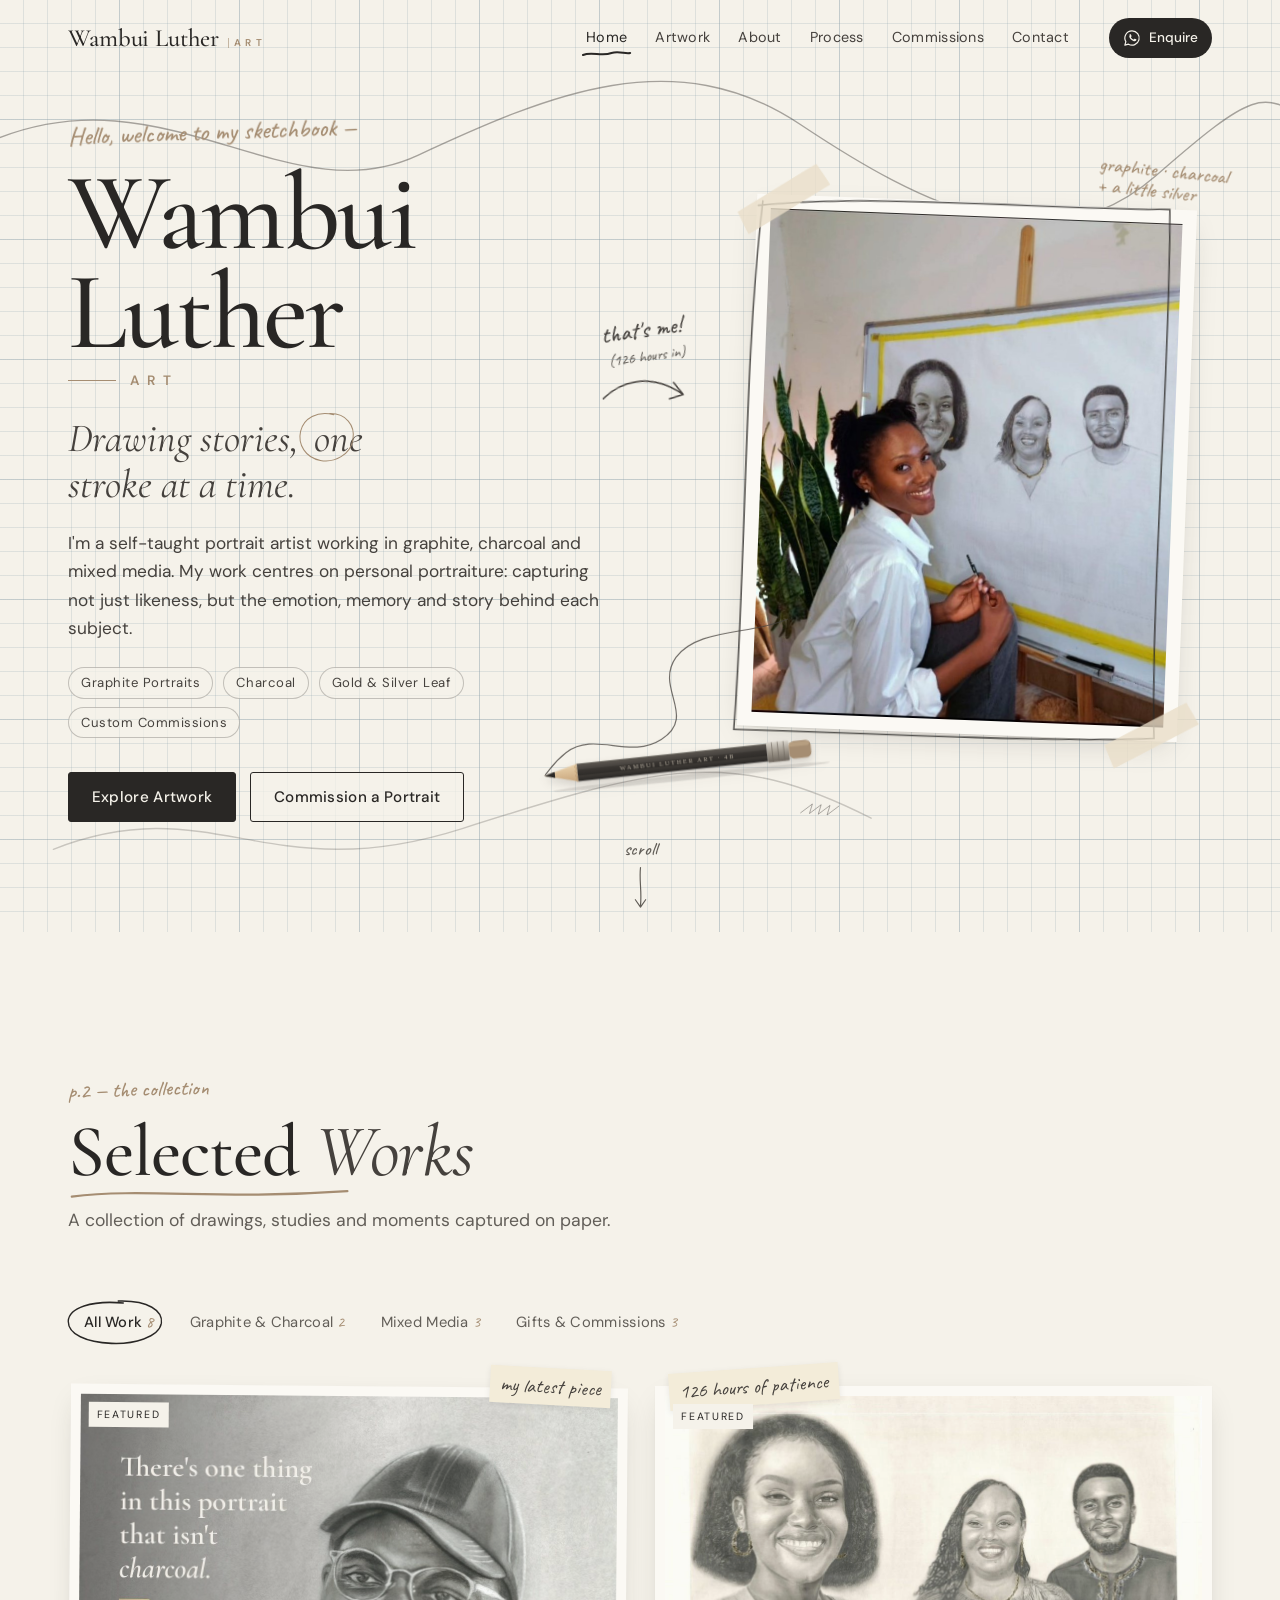
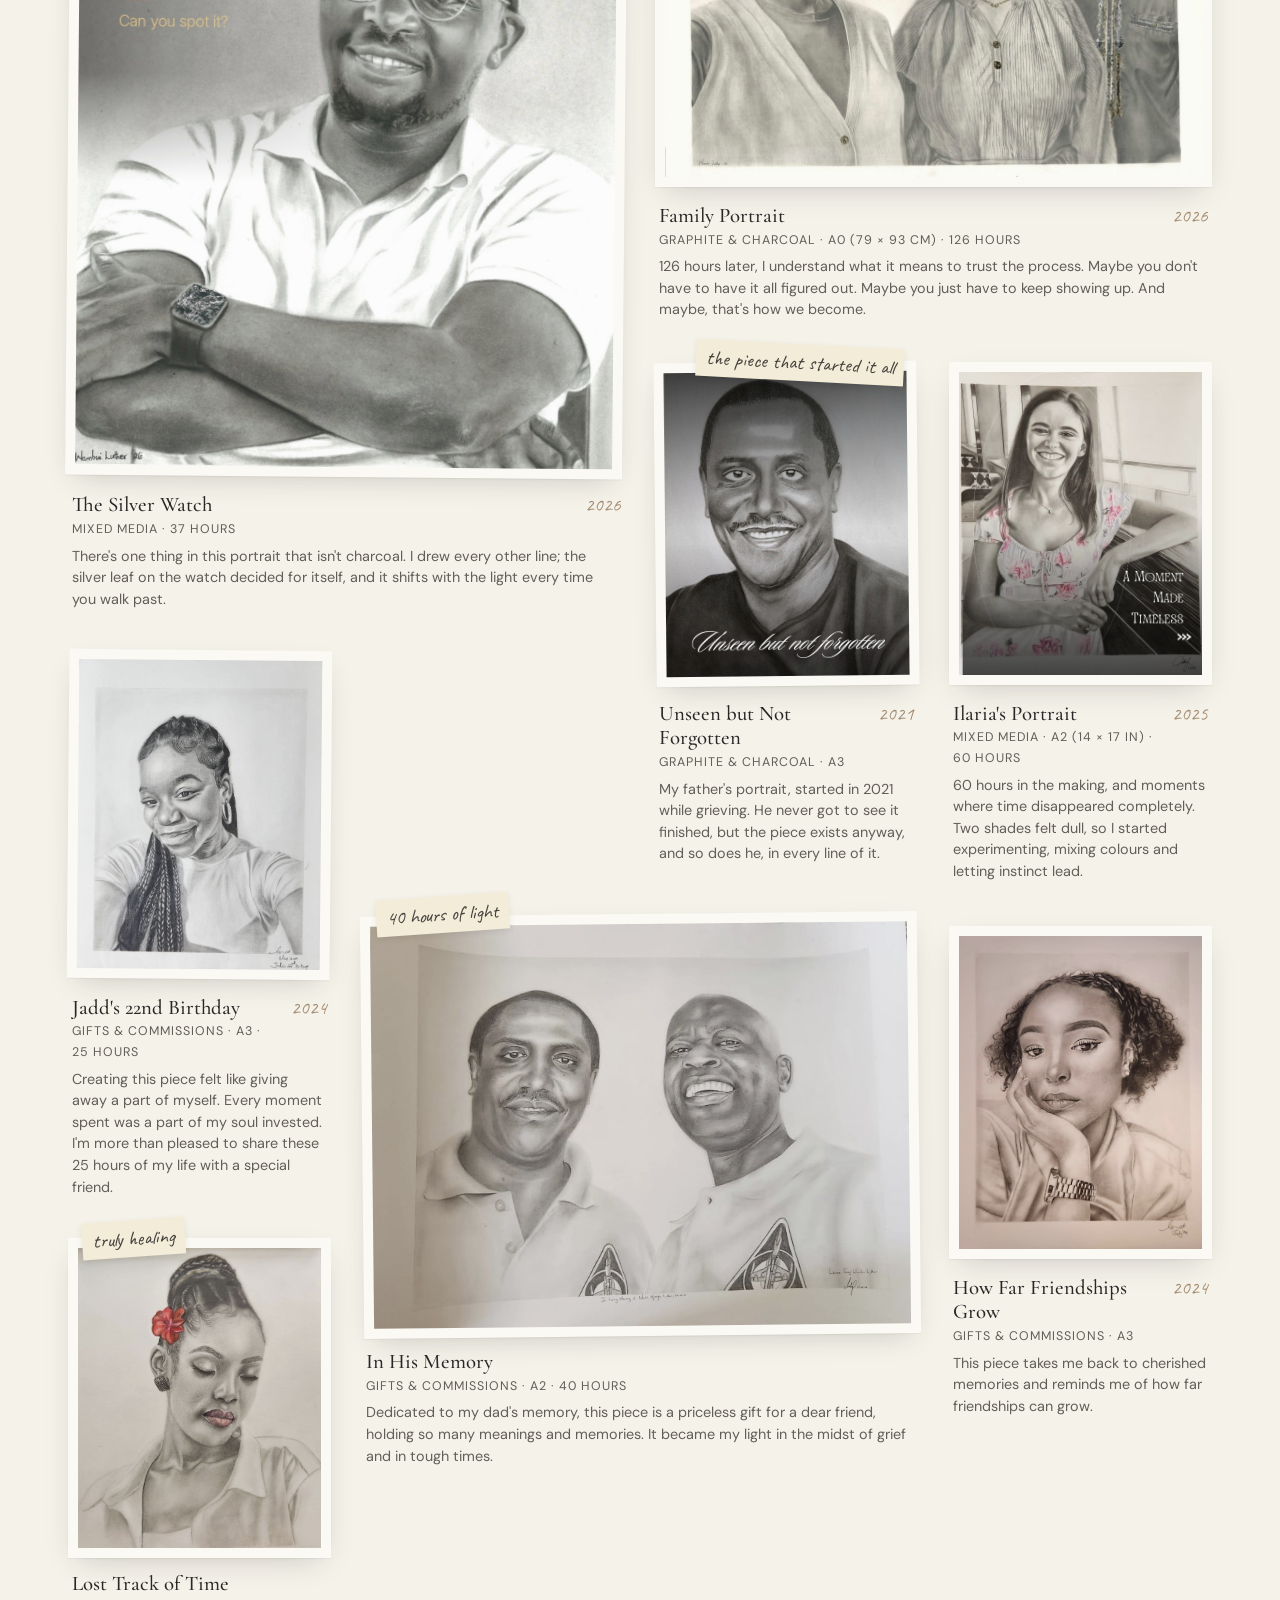
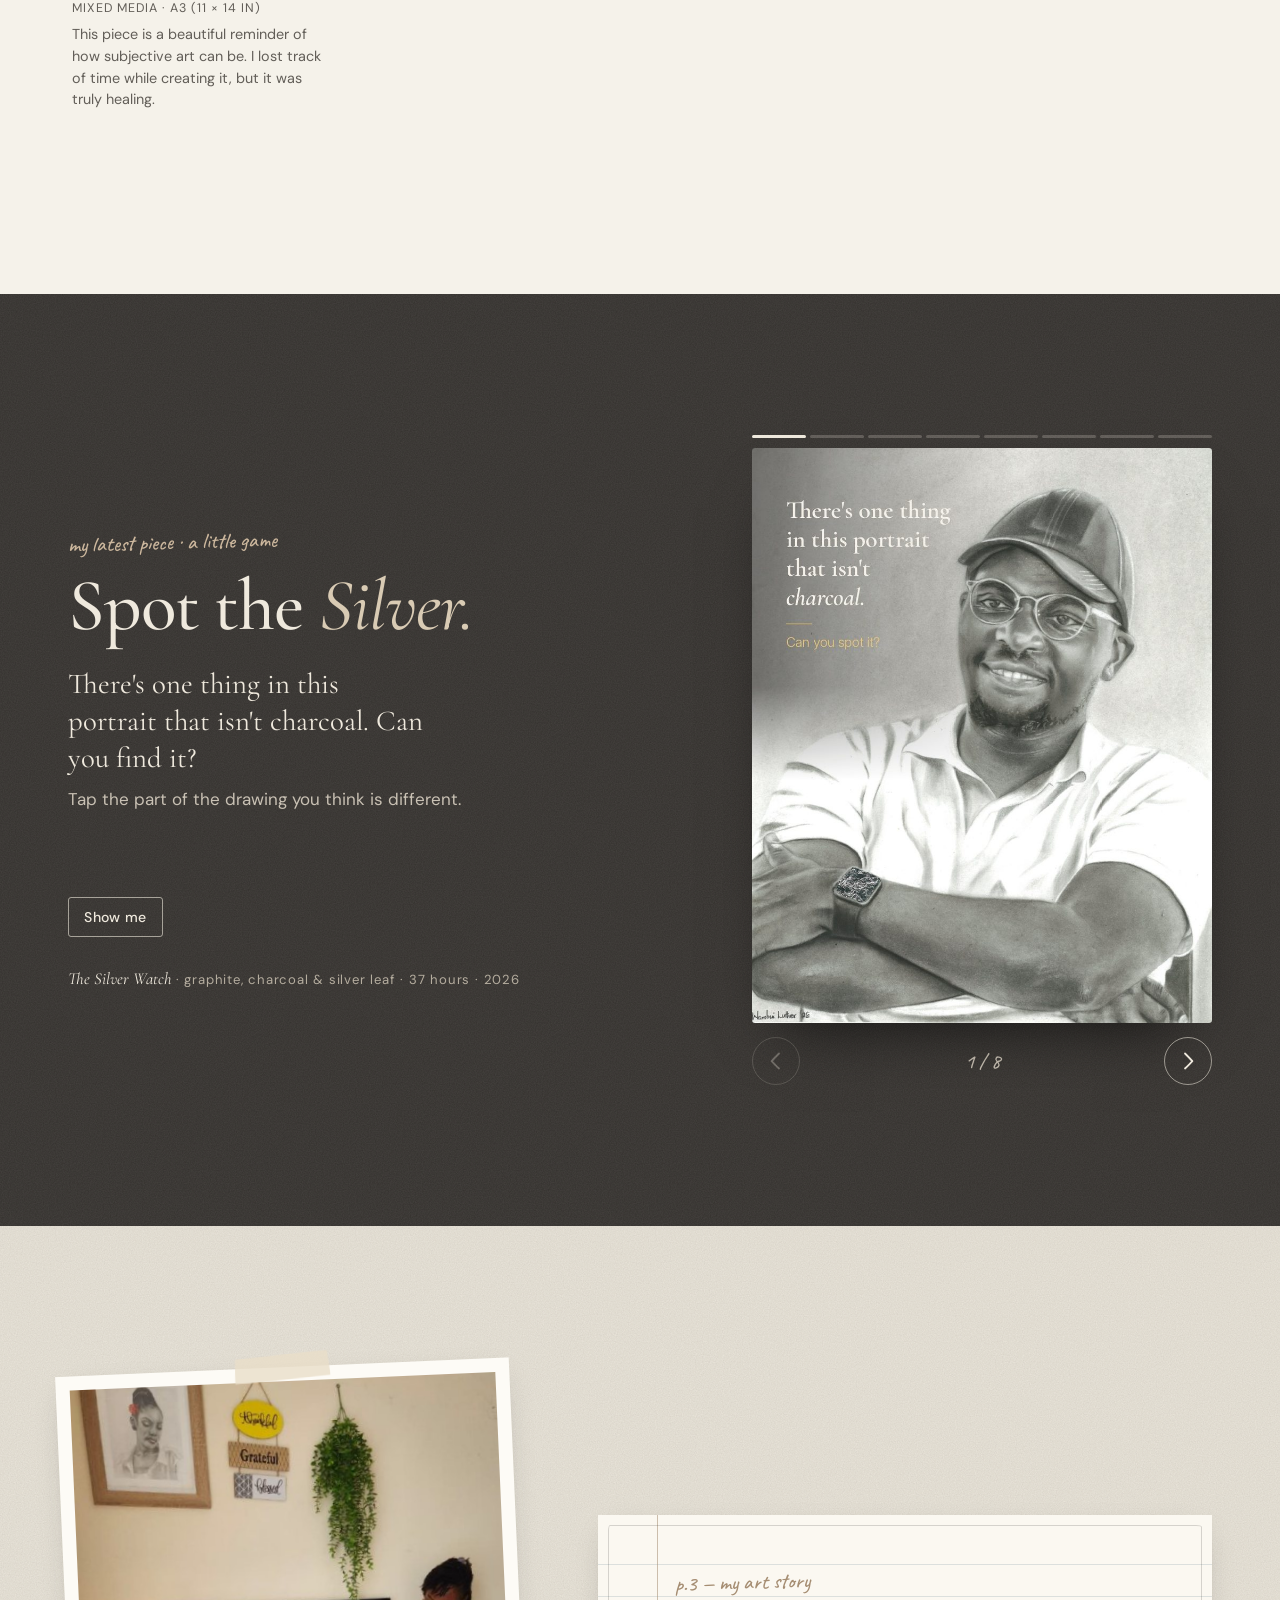
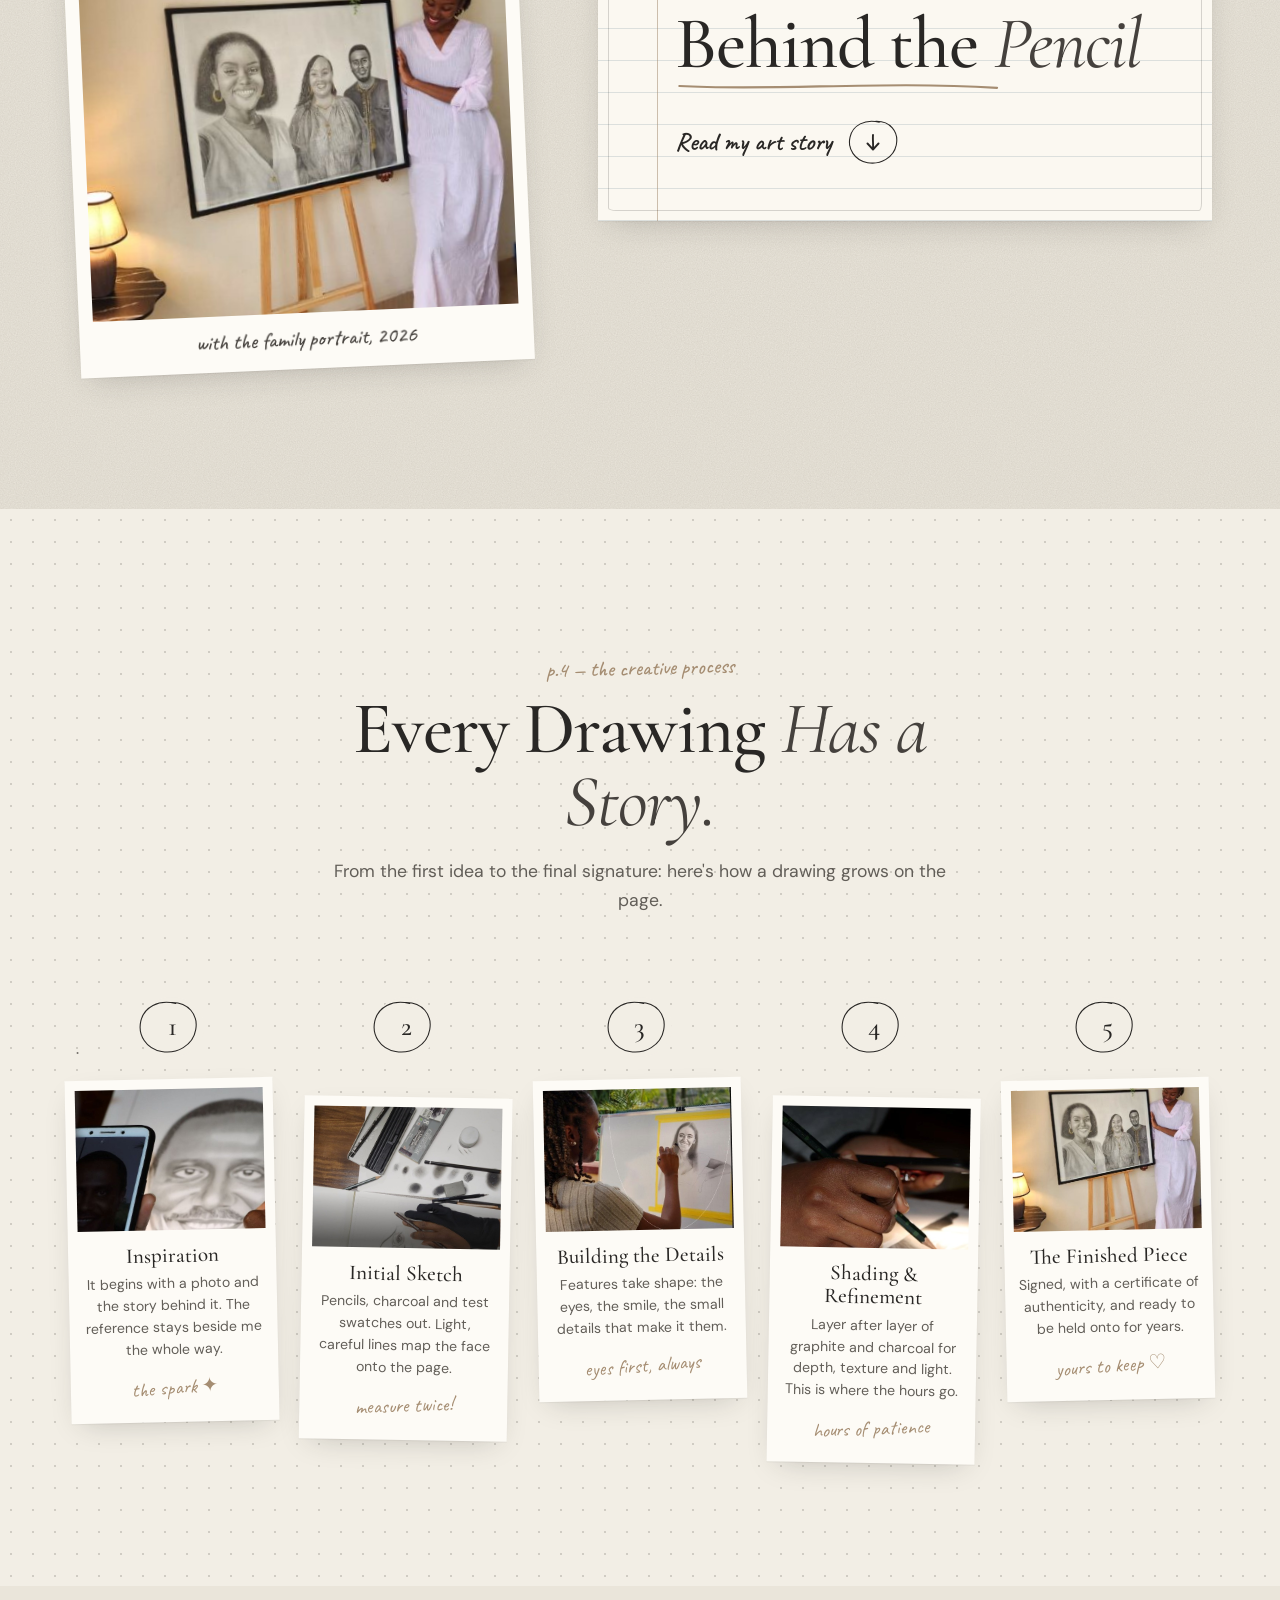
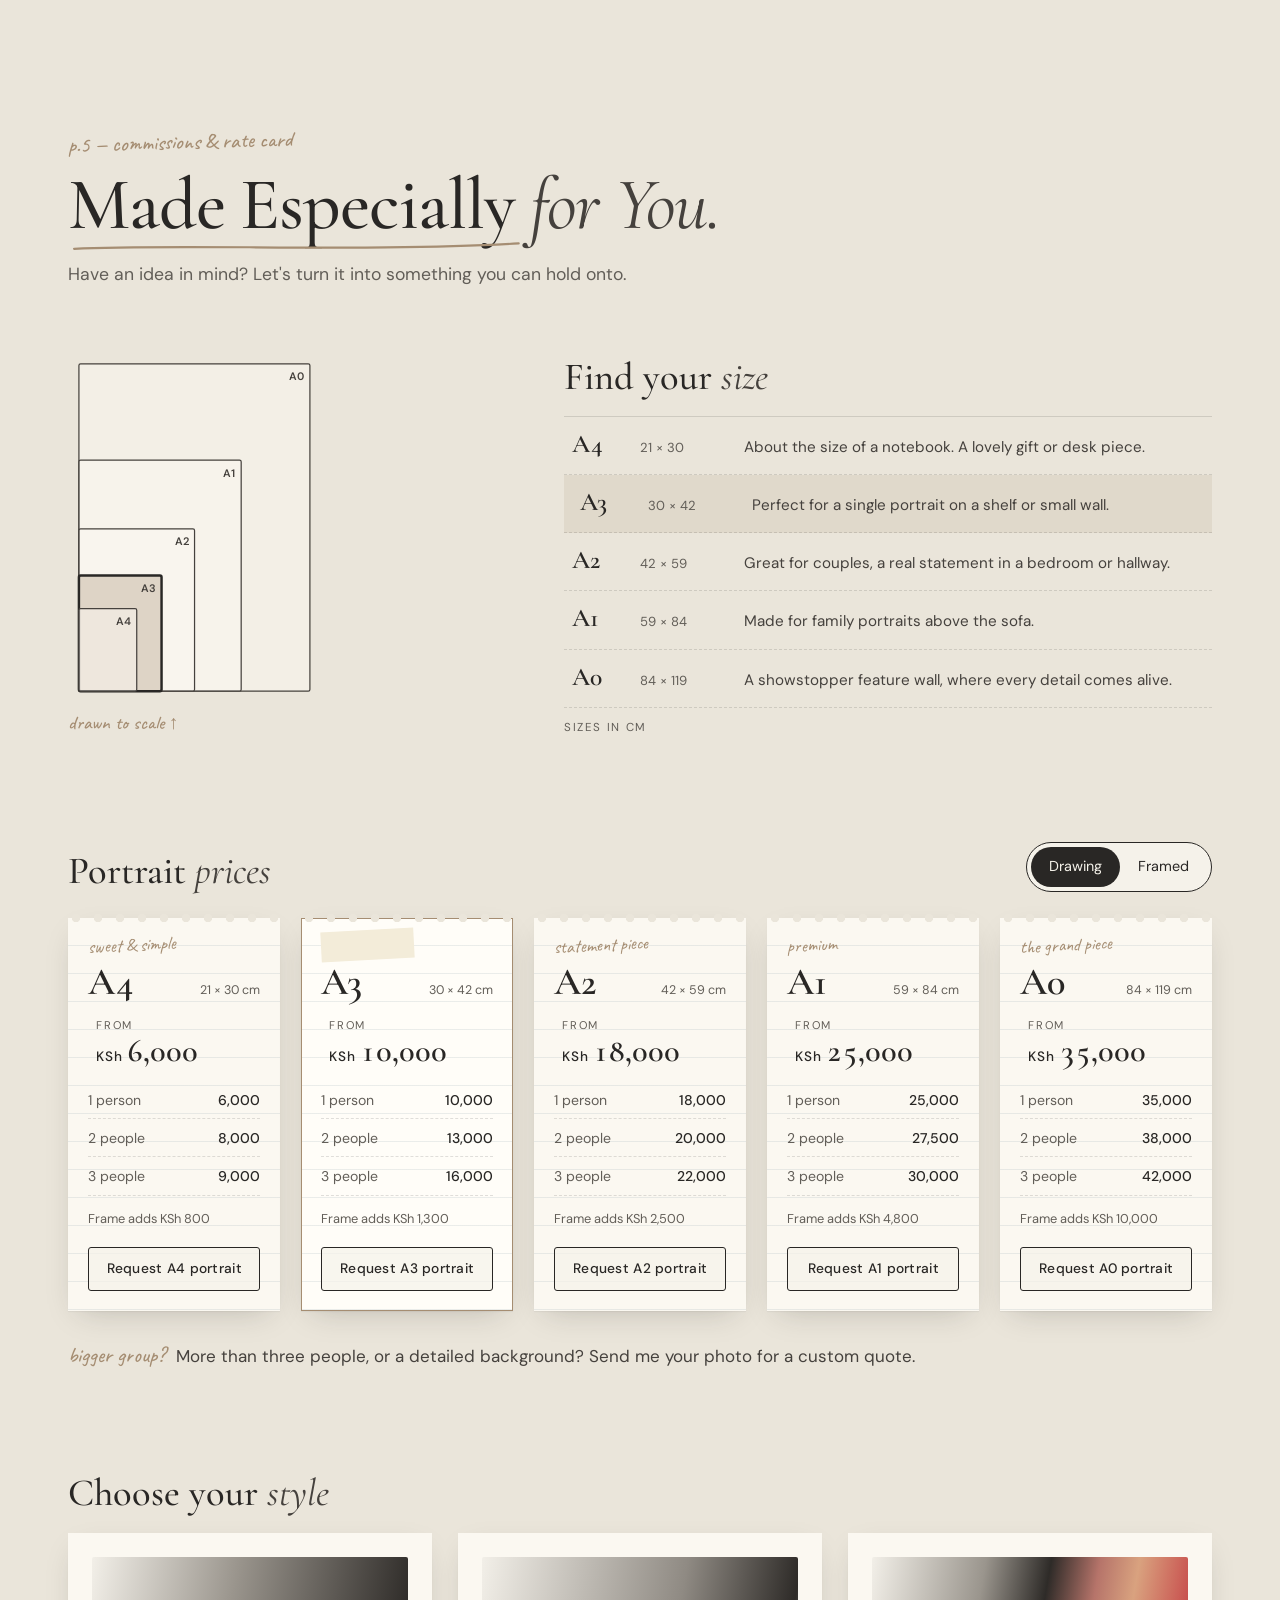
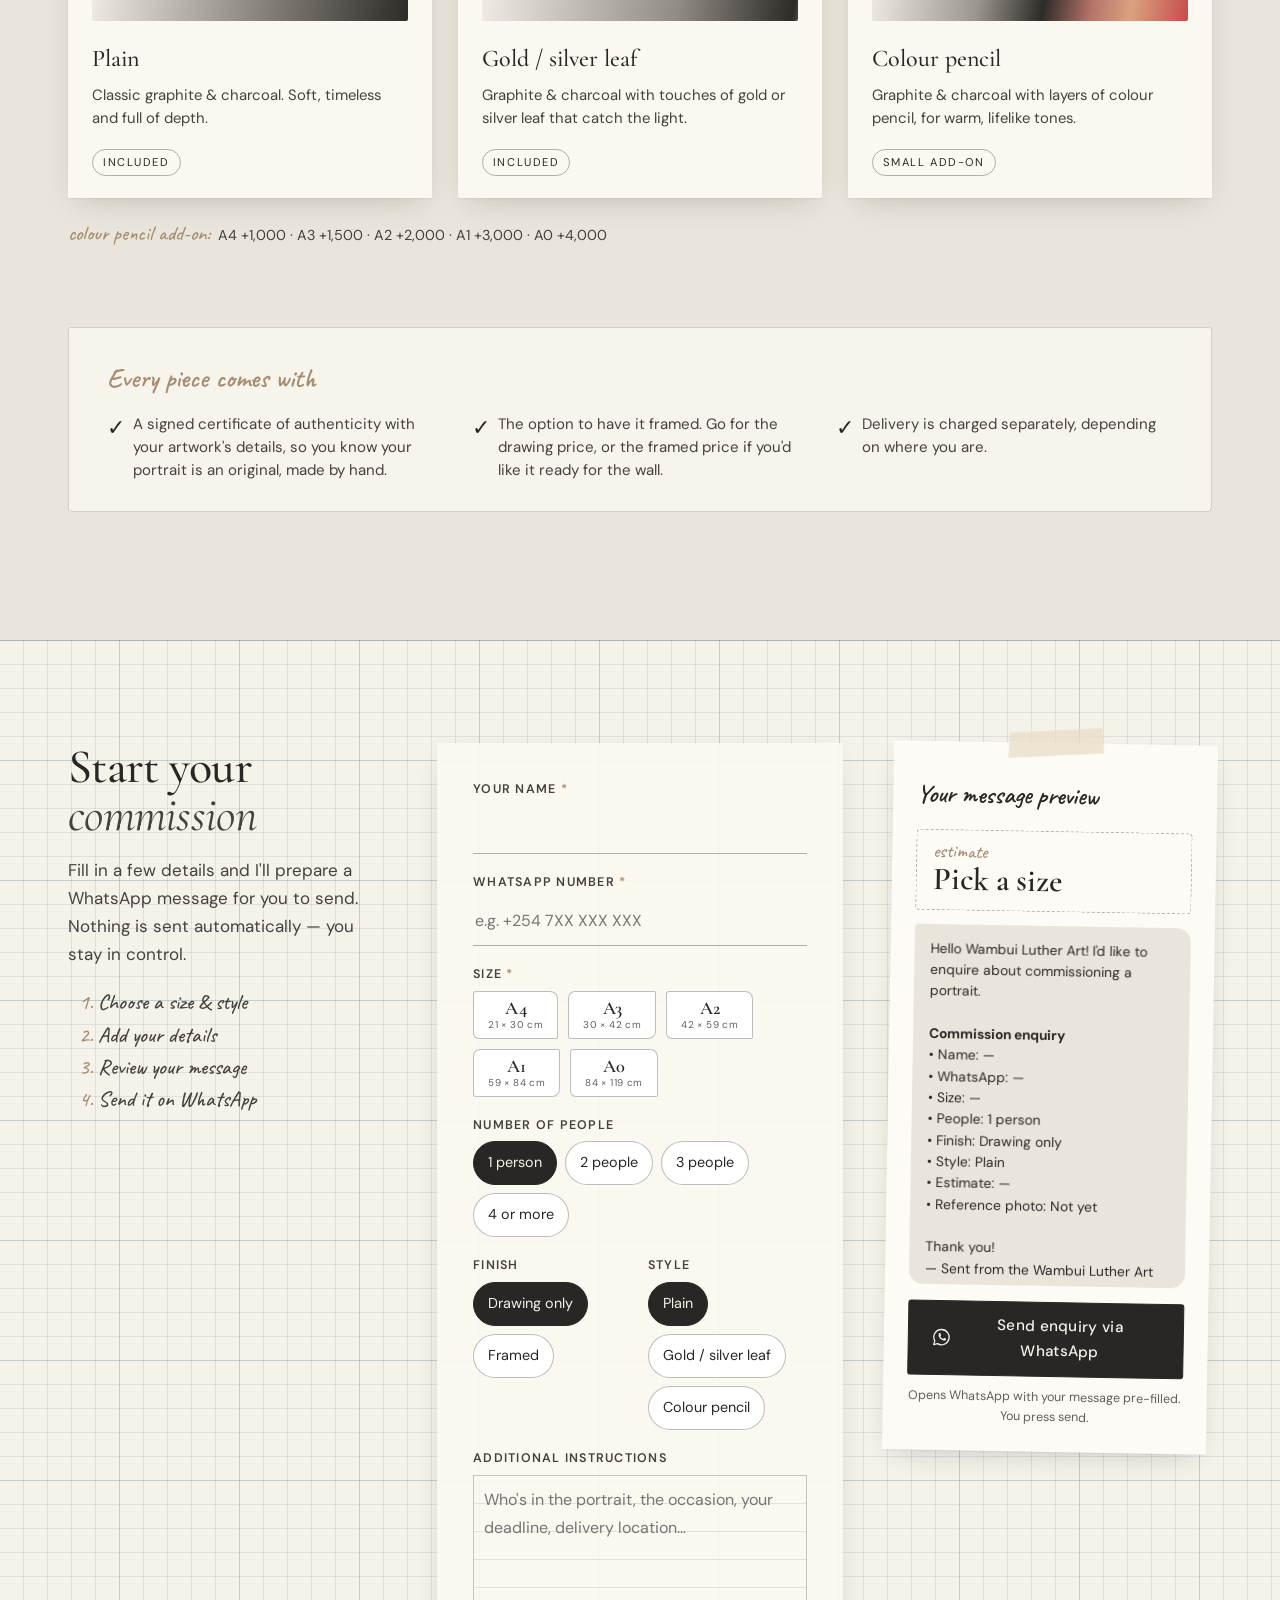
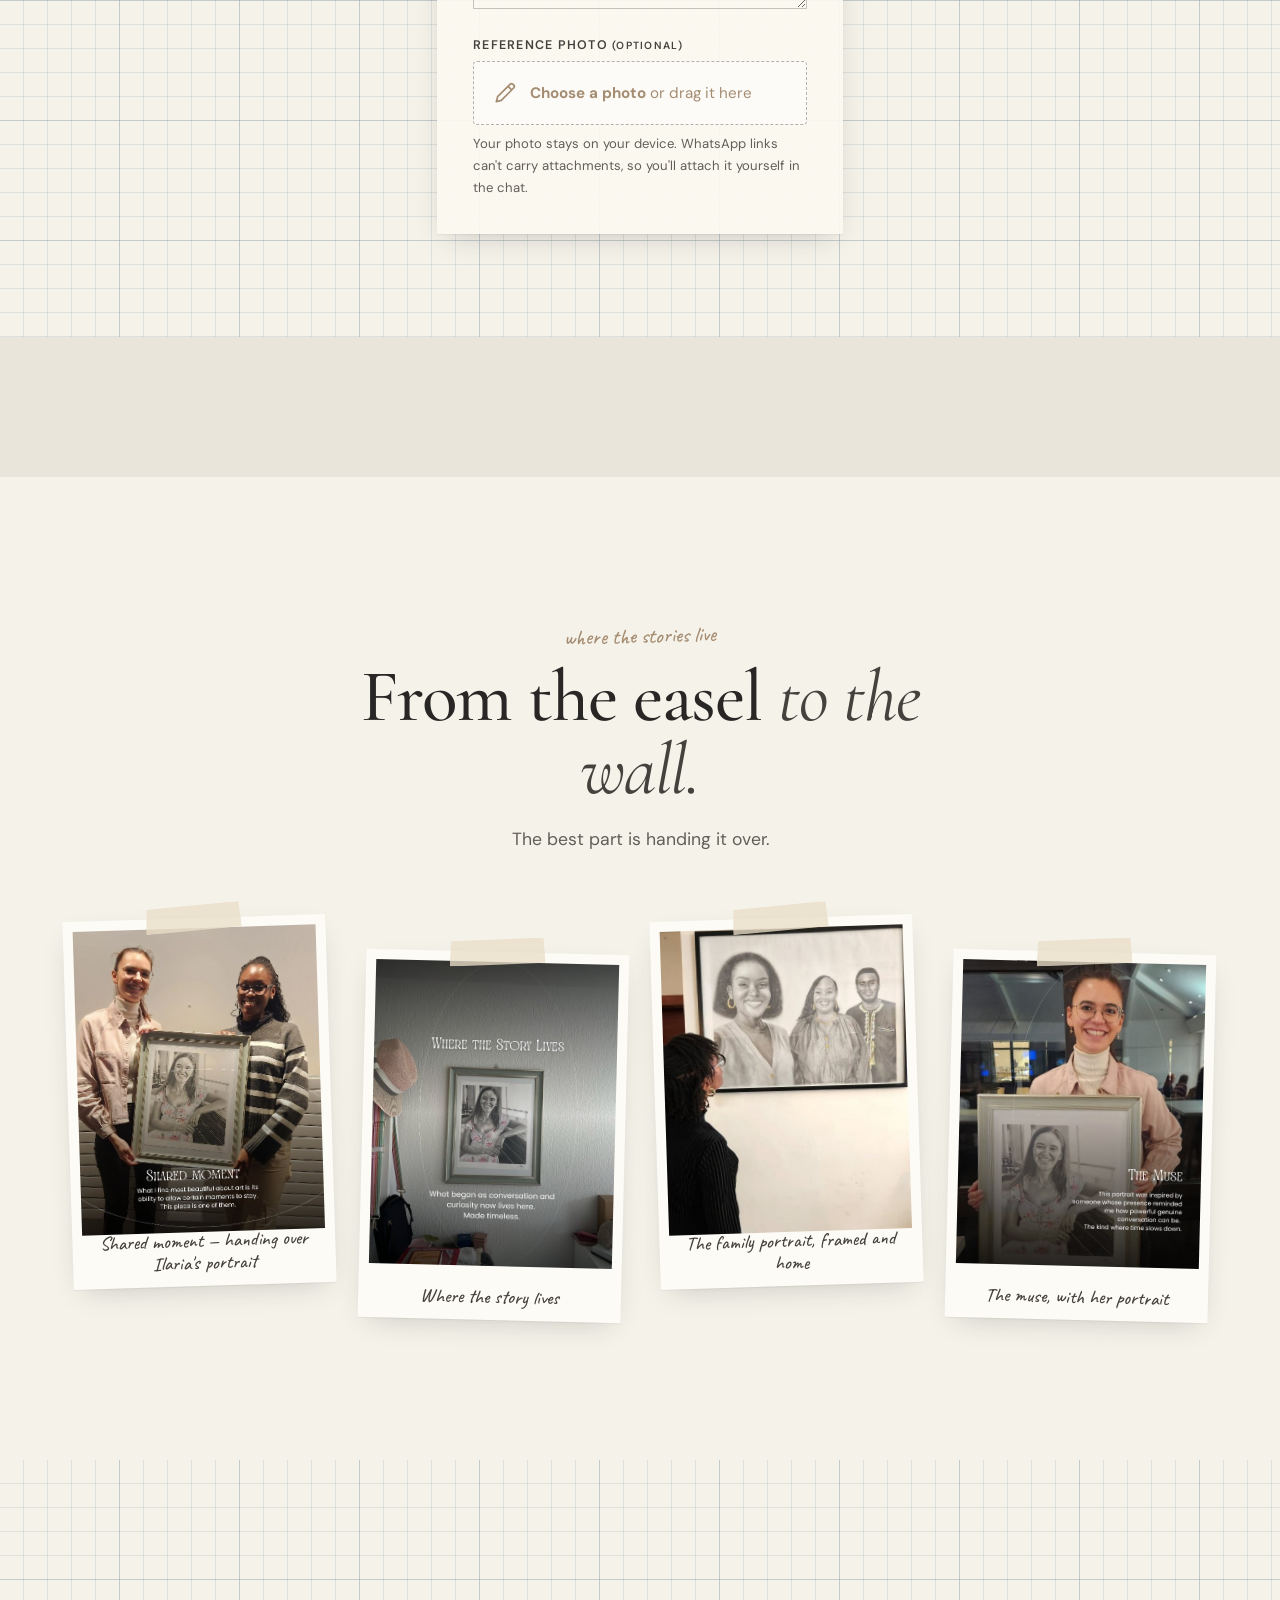
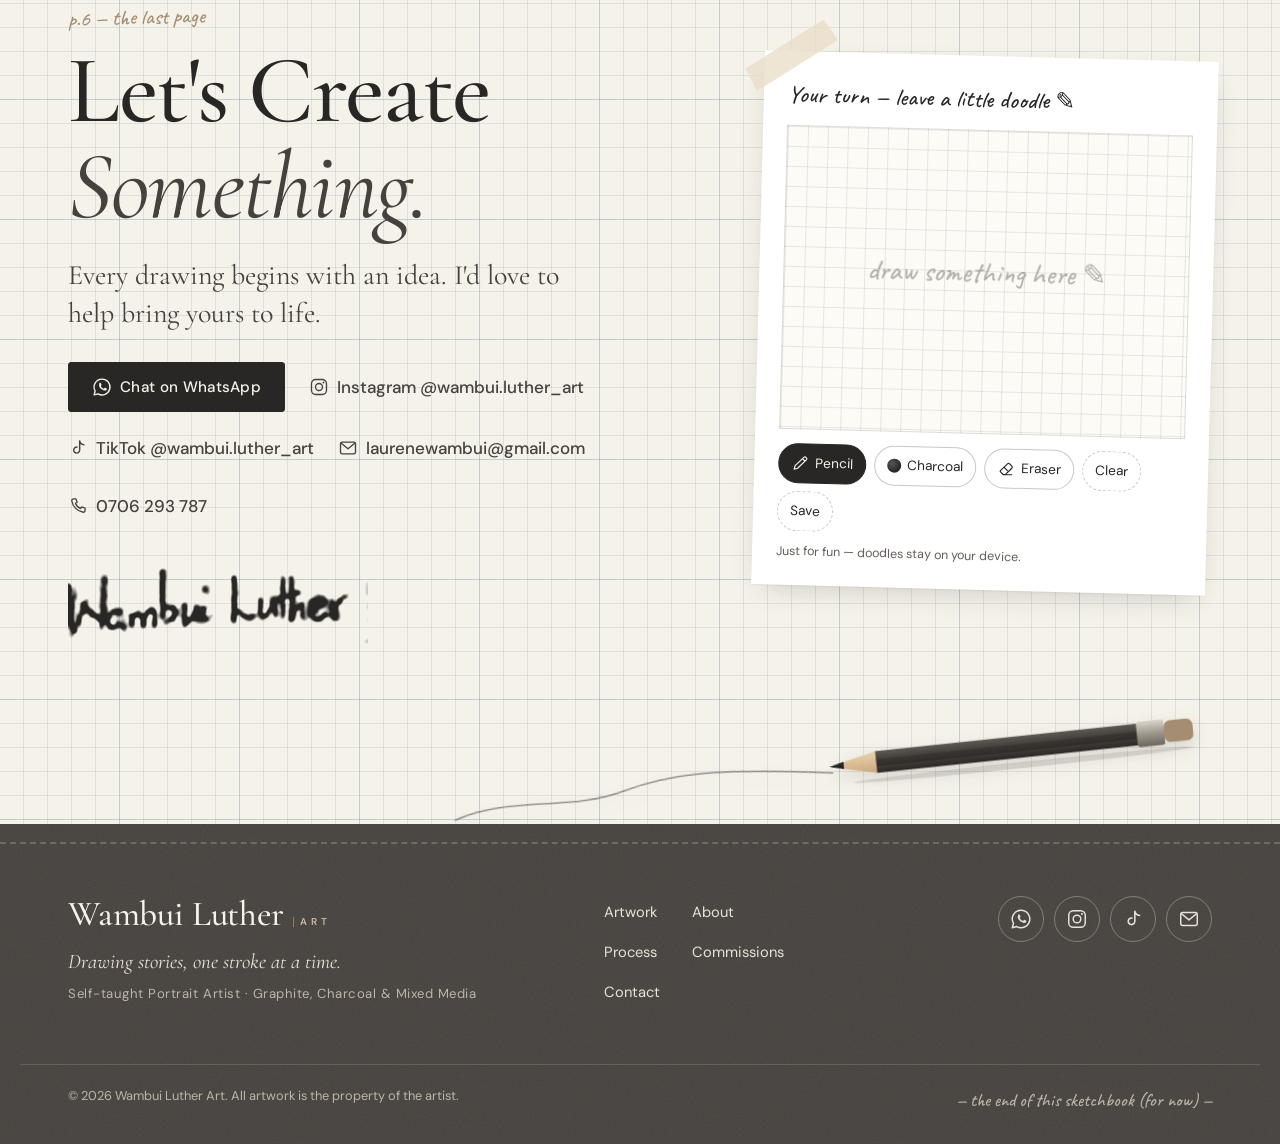
==== commit 9fcb4a18: "Phone-friendly gallery and expandable art story - Phones: Selected Works becomes a swipeable row (on" ====
--- a/index.html
+++ b/index.html
@@ -233,6 +233,10 @@
         <p class="sr-only" aria-live="polite" id="gallery-status"></p>
 
         <div class="gallery" id="gallery"></div>
+        <div class="gallery-swipe" aria-hidden="true">
+          <span class="gallery-swipe__track"><i id="gallery-progress"></i></span>
+          <span class="hand gallery-swipe__hint">swipe for more →</span>
+        </div>
 
         <noscript><p class="section-sub">Please enable JavaScript to browse the gallery.</p></noscript>
       </div>
@@ -286,6 +290,16 @@
           <h2 class="section-title" id="about-title">Behind the <em>Pencil</em>
             <svg class="underline-sketch" viewBox="0 0 300 20" preserveAspectRatio="none" aria-hidden="true"><path class="draw" d="M4 10 C90 16 190 4 296 12"/></svg>
           </h2>
+          <button type="button" class="story-toggle" id="about-toggle" aria-expanded="false" aria-controls="about-more memorial-more">
+            <span class="story-toggle__label">Read my art story</span>
+            <span class="story-toggle__icon" aria-hidden="true">
+              <svg class="story-toggle__ring" viewBox="0 0 120 110"><path d="M66 9 C98 8 117 32 112 60 C107 90 76 106 48 101 C19 96 3 70 9 44 C15 18 42 3 74 11"/></svg>
+              <svg class="story-toggle__arrow" viewBox="0 0 24 24"><path d="M12 5 C11.6 10 12.4 14 12 19 M6.5 13.5 L12 19.5 L17.5 13.5"/></svg>
+            </span>
+          </button>
+
+          <div class="collapsible" id="about-more">
+            <div class="collapsible__inner">
           <p class="about__name"><span data-bind="brand.fullName">Laurene Wambui Luther</span> · <span data-bind="brand.descriptor"></span></p>
           <div class="about__bio" id="about-bio"></div>
 
@@ -311,10 +325,14 @@
           <p class="about__inspiration"><strong class="hand">Where it began:</strong> <span id="about-inspiration"></span></p>
 
           <img class="about__signature" data-bind-src="brand.signatureImage" src="assets/illustrations/signature.png" alt="Wambui Luther's signature" width="560" height="142" loading="lazy">
+            </div>
+          </div>
         </article>
       </div>
 
-      <!-- In memory: Unseen but Not Forgotten -->
+      <!-- In memory: Unseen but Not Forgotten (opens with the art story) -->
+      <div class="collapsible" id="memorial-more">
+        <div class="collapsible__inner">
       <div class="container memorial" aria-labelledby="memorial-title">
         <div class="memorial__pair reveal">
           <figure class="memorial__photo memorial__photo--ref">
@@ -333,6 +351,8 @@
           <p class="memorial__why" id="memorial-why"></p>
           <blockquote class="memorial__quote"><p id="memorial-quote"></p></blockquote>
           <p class="memorial__details" id="memorial-details"></p>
+        </div>
+      </div>
         </div>
       </div>
     </section>
--- a/css/styles.css
+++ b/css/styles.css
@@ -1016,3 +1016,28 @@
 .field .chip, .field .size-opt { display: inline-block; margin: 0; padding: 0; text-transform: none; letter-spacing: normal; font-weight: 400; font-size: inherit; color: var(--graphite); }
 .size-opt span small { text-transform: none; }
 .field .chip input:not(:checked) + span, .field .size-opt input:not(:checked) + span { color: var(--graphite); }
+
+/* ---------- Collapsible "my art story" ---------- */
+.collapsible { display: grid; grid-template-rows: 0fr; transition: grid-template-rows .7s var(--ease); }
+.collapsible.is-open { grid-template-rows: 1fr; }
+.collapsible__inner { min-height: 0; overflow: hidden; }
+html:not(.js) .collapsible { grid-template-rows: 1fr; }
+html:not(.js) .story-toggle { display: none; }
+.story-toggle {
+  display: inline-flex; align-items: center; gap: 14px; margin-top: 30px; padding: 6px 4px 6px 0;
+  background: none; border: 0; color: var(--graphite); font-family: var(--f-hand); font-size: 1.6rem; font-weight: 600; line-height: 1;
+}
+.story-toggle__icon { position: relative; display: grid; place-items: center; width: 54px; height: 50px; }
+.story-toggle__ring { position: absolute; inset: 0; width: 100%; height: 100%; overflow: visible; }
+.story-toggle__ring path { fill: none; stroke: var(--graphite); stroke-width: 2.4; stroke-linecap: round; stroke-dasharray: 360; stroke-dashoffset: 0; transition: stroke-dashoffset .6s var(--ease); }
+.story-toggle__arrow { width: 24px; height: 24px; transition: transform .5s var(--ease); }
+.story-toggle__arrow path { fill: none; stroke: var(--graphite); stroke-width: 1.9; stroke-linecap: round; stroke-linejoin: round; }
+.story-toggle:hover .story-toggle__ring path { animation: draw-line .7s var(--ease); --len: 360; }
+.story-toggle:not([aria-expanded="true"]) .story-toggle__arrow { animation: nudge-down 2.2s ease-in-out infinite; }
+.story-toggle[aria-expanded="true"] .story-toggle__arrow { transform: rotate(180deg); }
+@keyframes nudge-down { 0%, 100% { translate: 0 0; } 50% { translate: 0 4px; } }
+.story-toggle + .collapsible .about__name { margin-top: 30px; }
+
+/* ---------- Phone gallery swipe bar (shown in responsive.css) ---------- */
+.gallery-swipe { display: none; }
+.about__inner:has(.story-toggle[aria-expanded="false"]) { align-items: center; }
--- a/css/responsive.css
+++ b/css/responsive.css
@@ -182,3 +182,35 @@
   .story__controls { order: 4; justify-content: center; }
   .story__meta { order: 5; text-align: center; }
 }
+
+/* ---------- Phones: gallery becomes a swipeable row ---------- */
+@media (max-width: 640px) {
+  .filters { flex-wrap: wrap; overflow: visible; margin-inline: 0; padding: 0; gap: 4px 2px; margin-bottom: 18px; }
+  .filter { padding: 8px 12px; font-size: .88rem; }
+
+  .gallery {
+    display: flex; align-items: flex-start; gap: 16px;
+    overflow-x: auto; overscroll-behavior-x: contain; scroll-snap-type: x mandatory;
+    margin-inline: calc(var(--gutter) * -1); padding: 26px var(--gutter) 8px;
+    scroll-padding-inline: var(--gutter); scrollbar-width: none;
+  }
+  .gallery::-webkit-scrollbar { display: none; }
+  .gallery .art, .gallery .art--large, .gallery .art--wide, .gallery .art--tall {
+    flex: 0 0 82%; grid-row-end: auto !important; margin: 0; scroll-snap-align: start;
+  }
+  .gallery .art.is-hidden { display: none; }
+  .art__media { padding: 8px; }
+  .art__media img { max-height: 62vh; width: 100%; object-fit: contain; background: #fbf9f4; }
+  .art__note { font-size: 1.05rem; top: -16px; white-space: nowrap; max-width: 88%; overflow: hidden; text-overflow: ellipsis; }
+  .art__caption { flex-direction: row; gap: 10px; padding-top: 12px; }
+  .art__title { font-size: 1.25rem; }
+  .art__meta { font-size: .7rem; }
+  .art__desc { display: -webkit-box; -webkit-line-clamp: 3; -webkit-box-orient: vertical; overflow: hidden; font-size: .88rem; }
+
+  .gallery-swipe { display: flex; align-items: center; gap: 14px; margin-top: 18px; }
+  .gallery-swipe__track { position: relative; flex: 1; height: 2px; background: var(--line); border-radius: 2px; overflow: hidden; }
+  .gallery-swipe__track i { position: absolute; left: 0; top: 0; bottom: 0; width: 20%; background: var(--graphite); border-radius: 2px; transition: width .2s linear; }
+  .gallery-swipe__hint { font-size: 1.15rem; color: var(--pencil-text); white-space: nowrap; }
+
+  .story-toggle { font-size: 1.45rem; }
+}
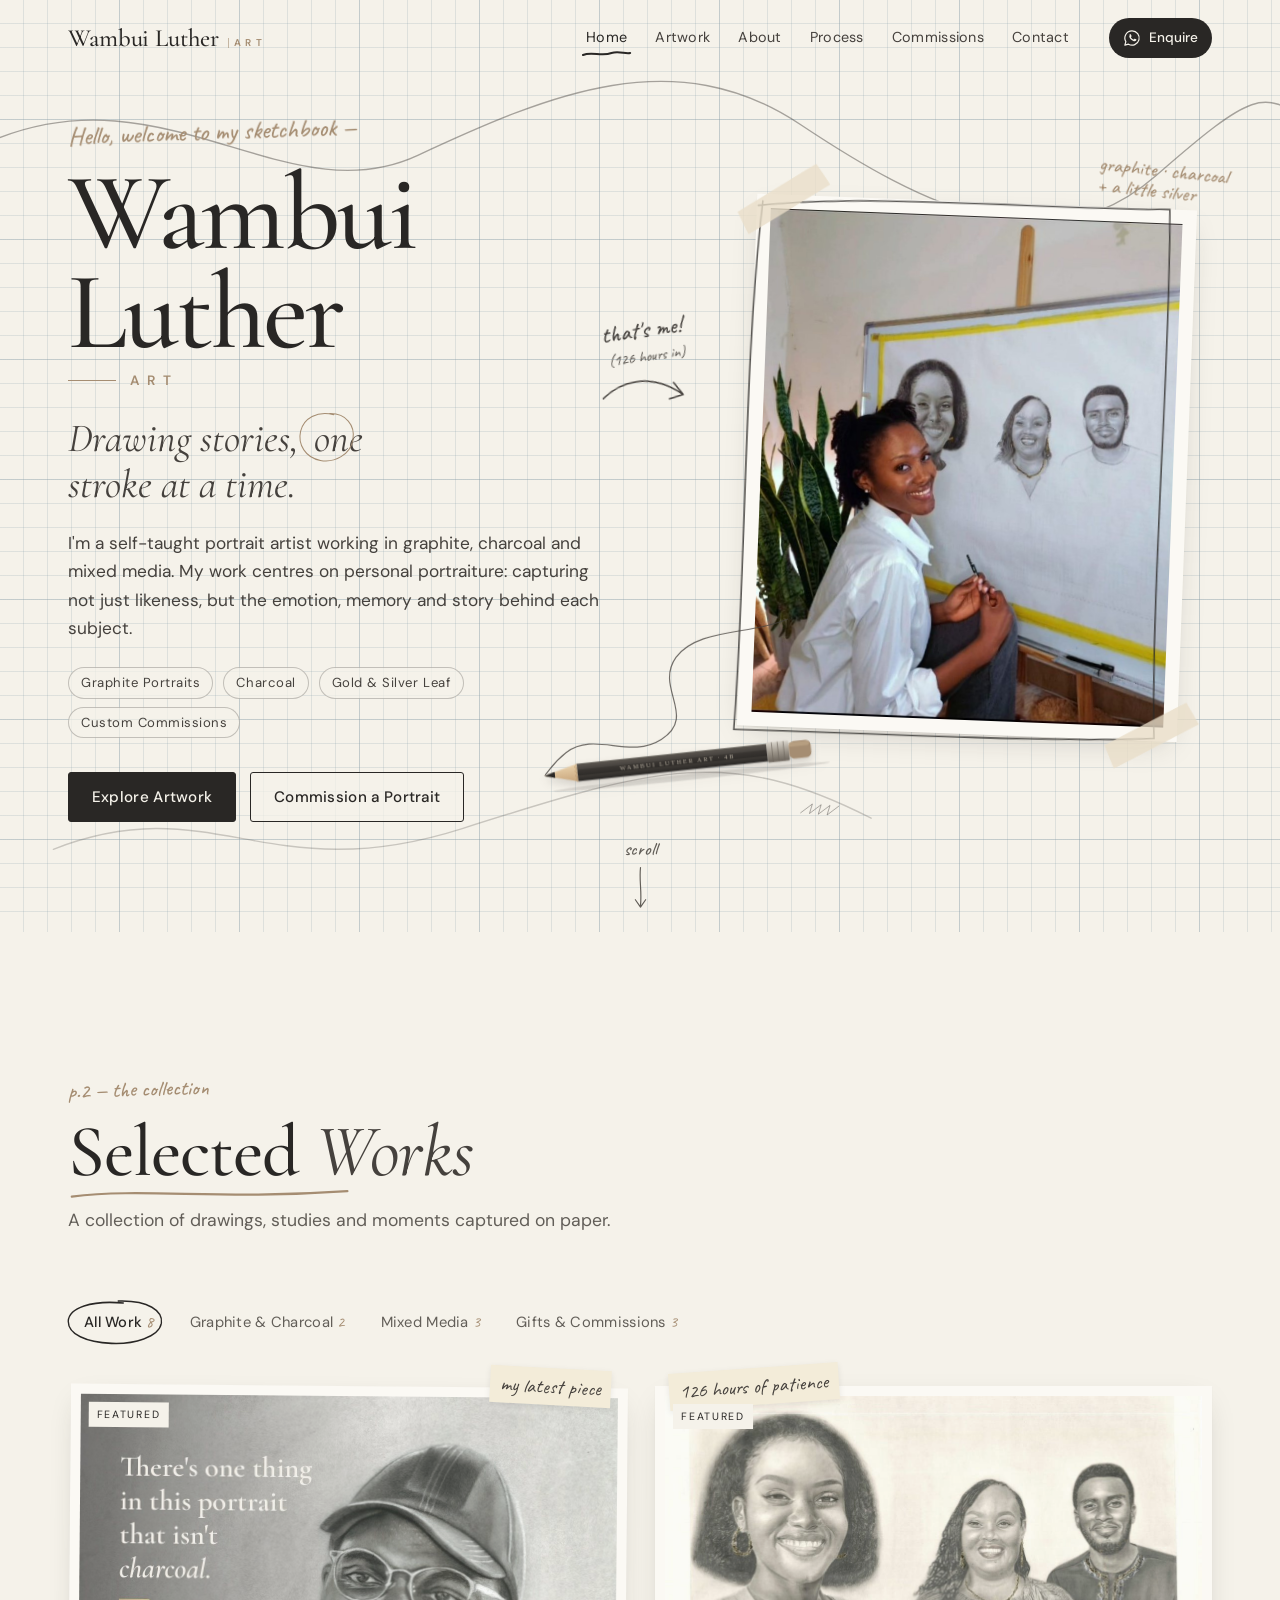
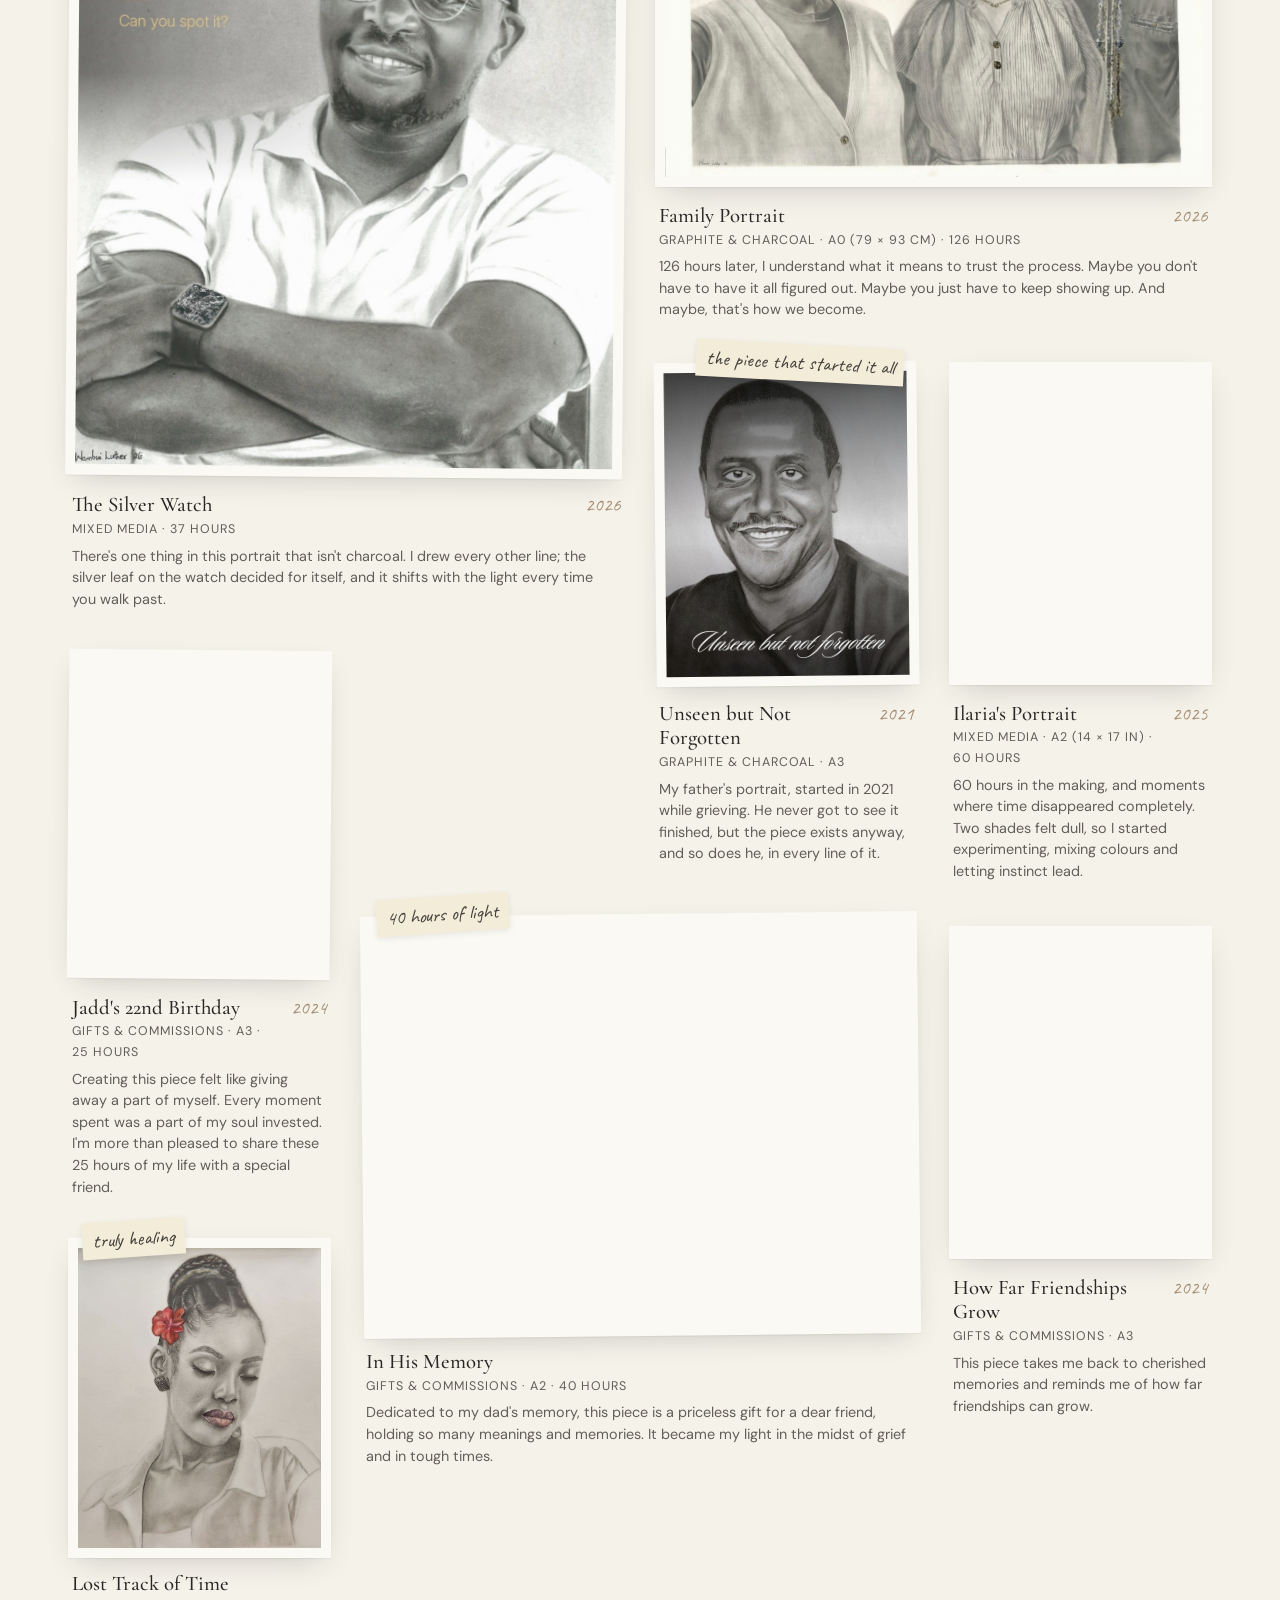
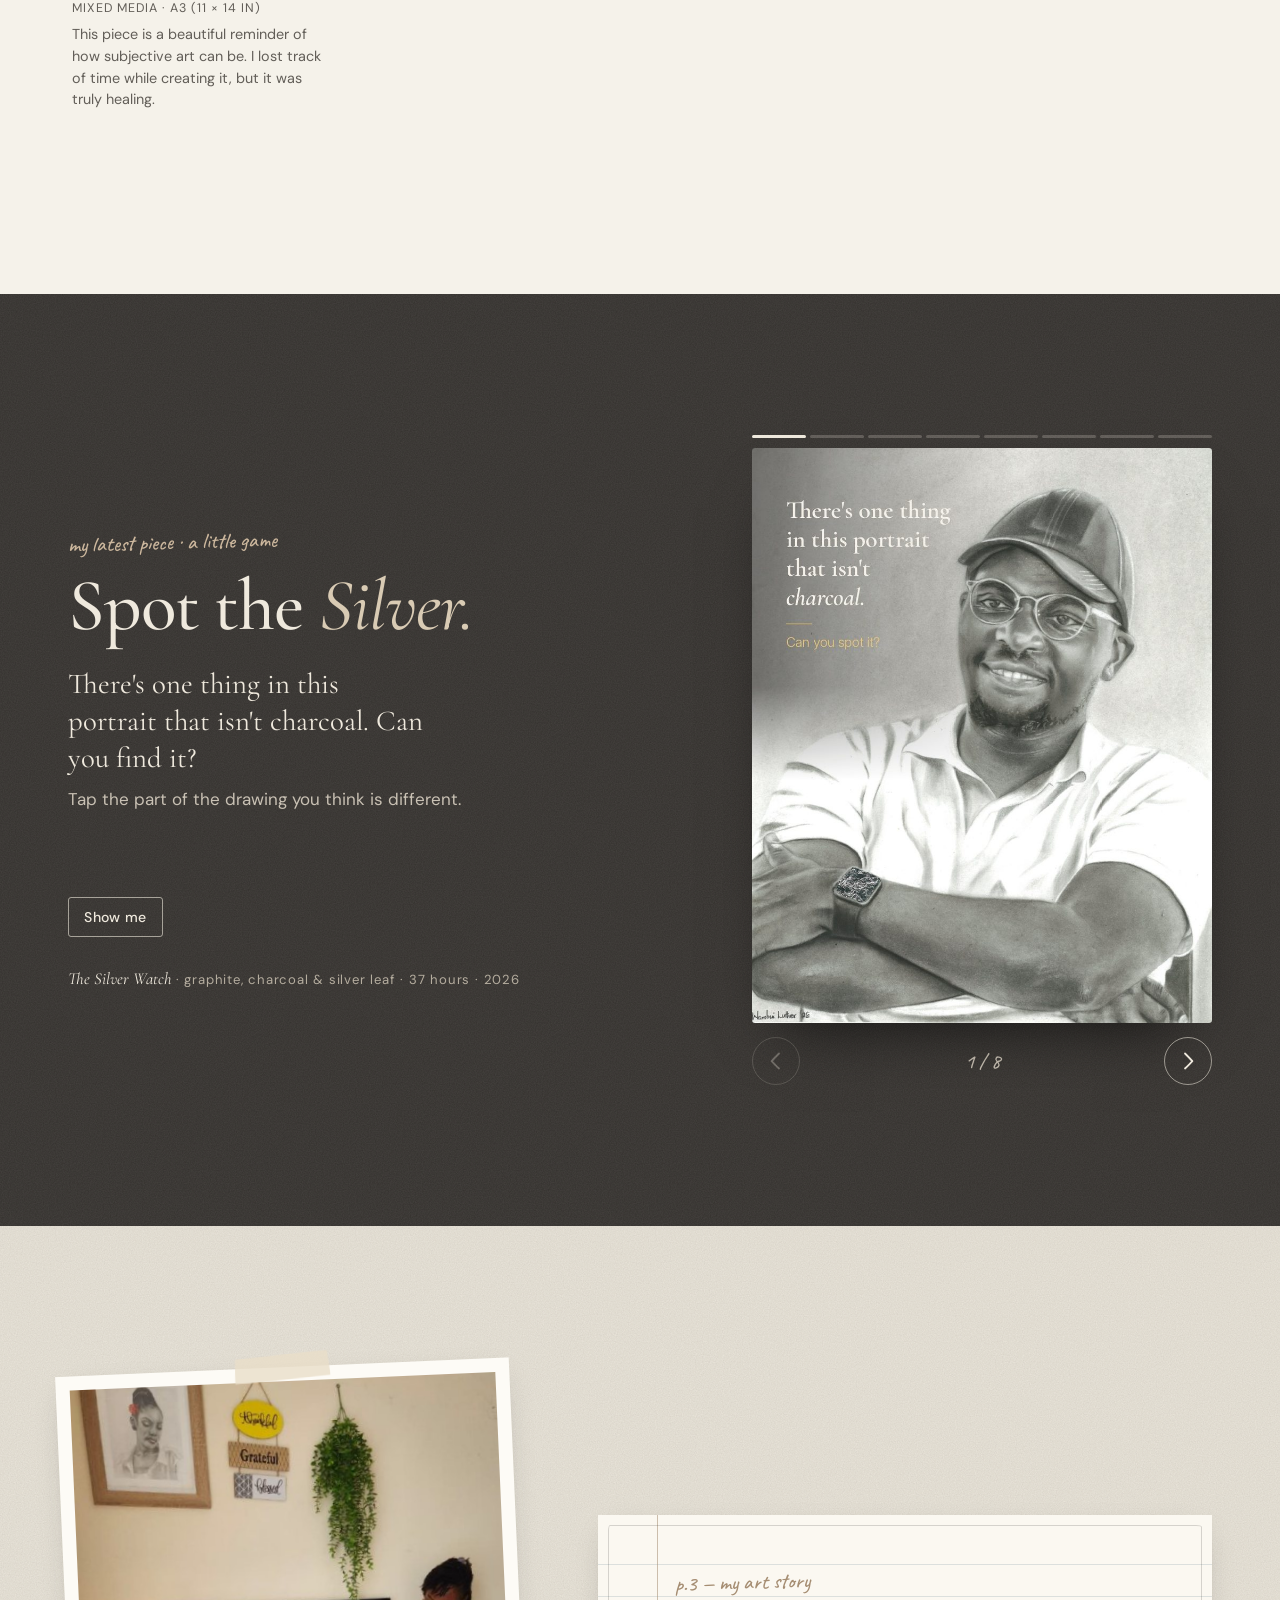
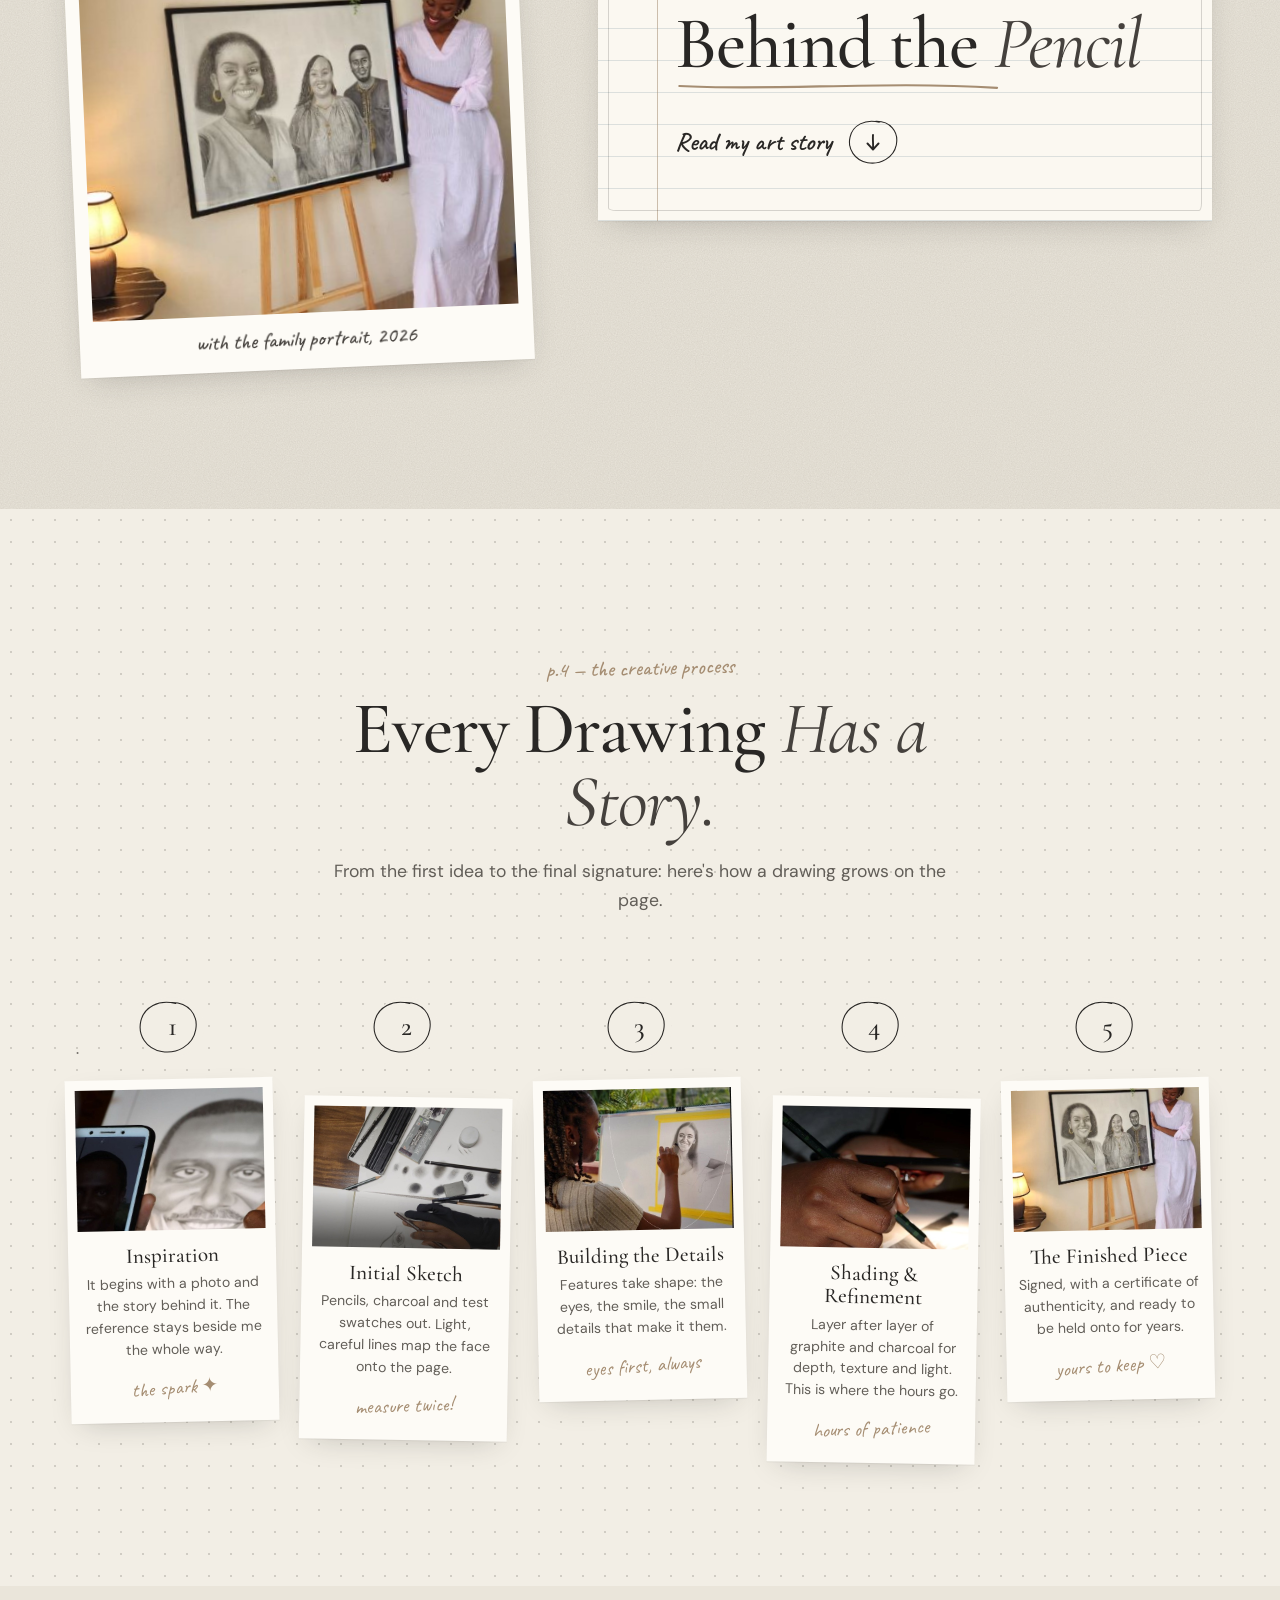
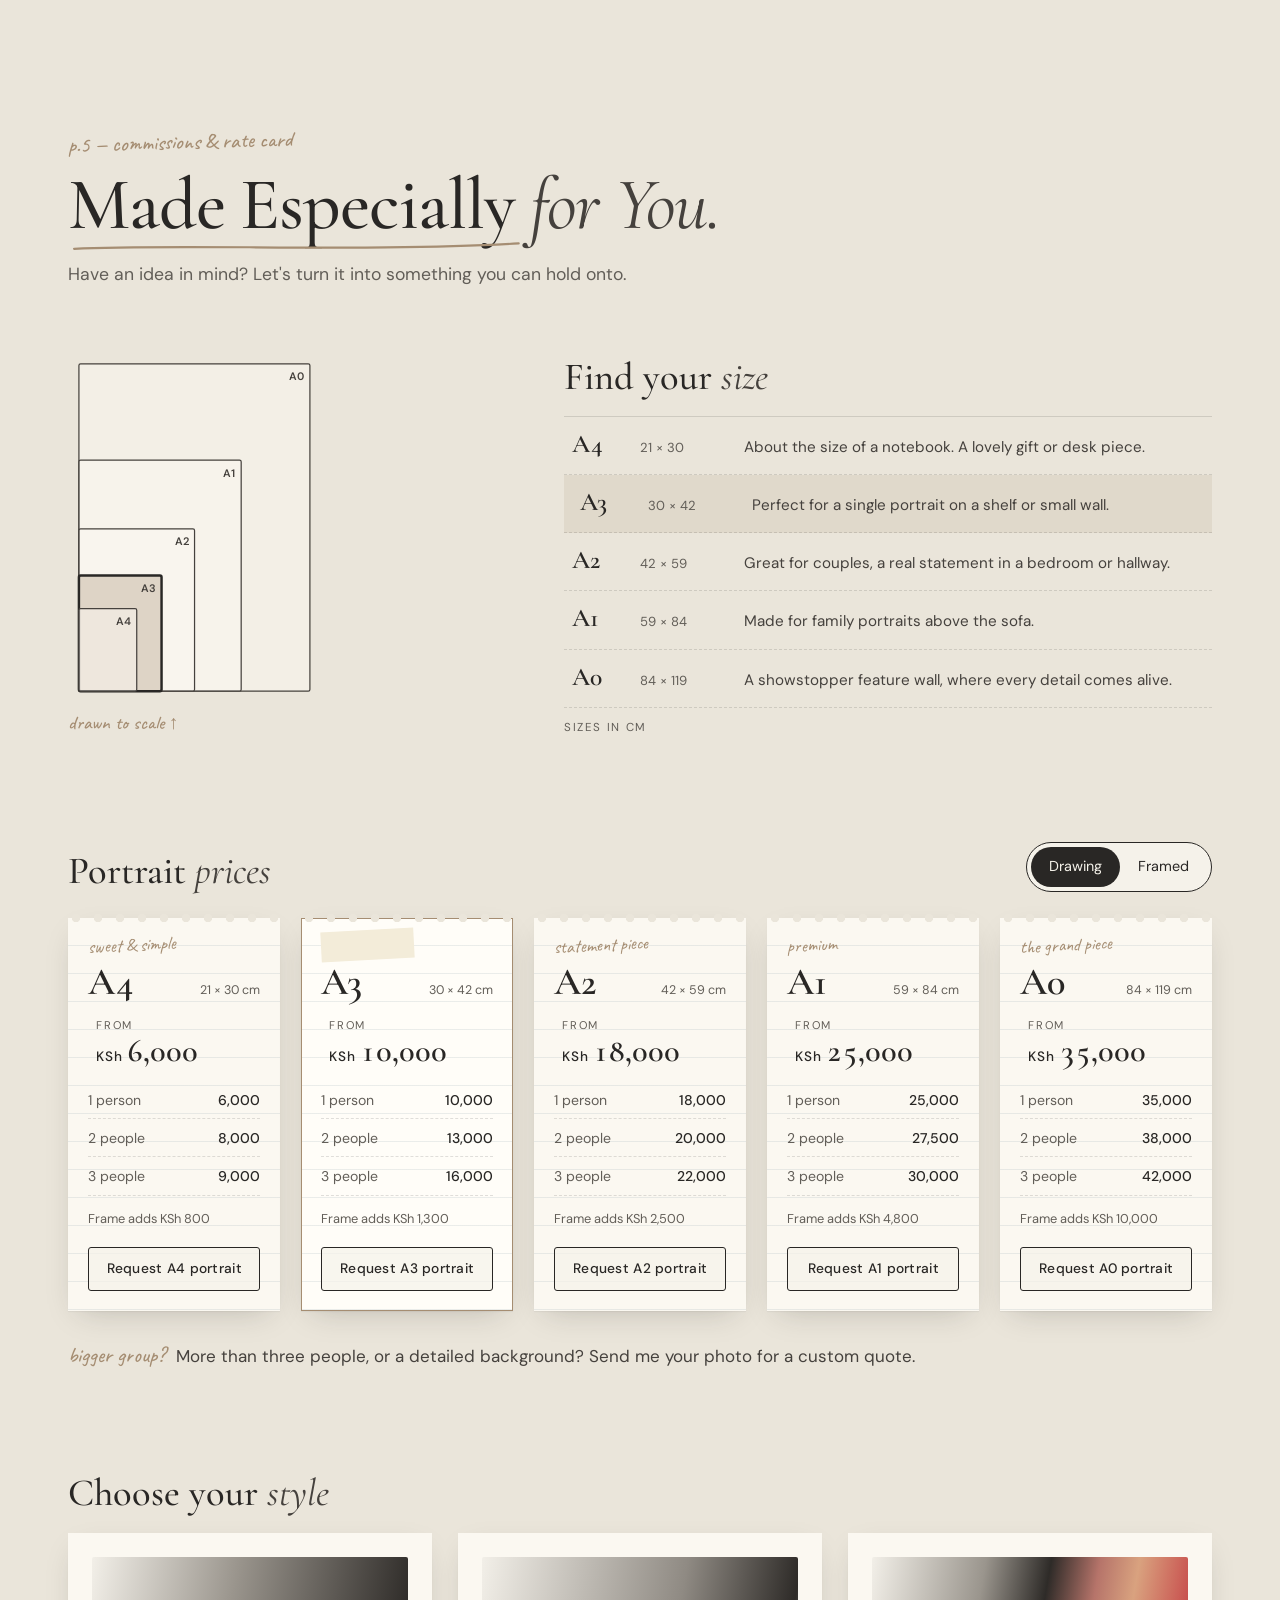
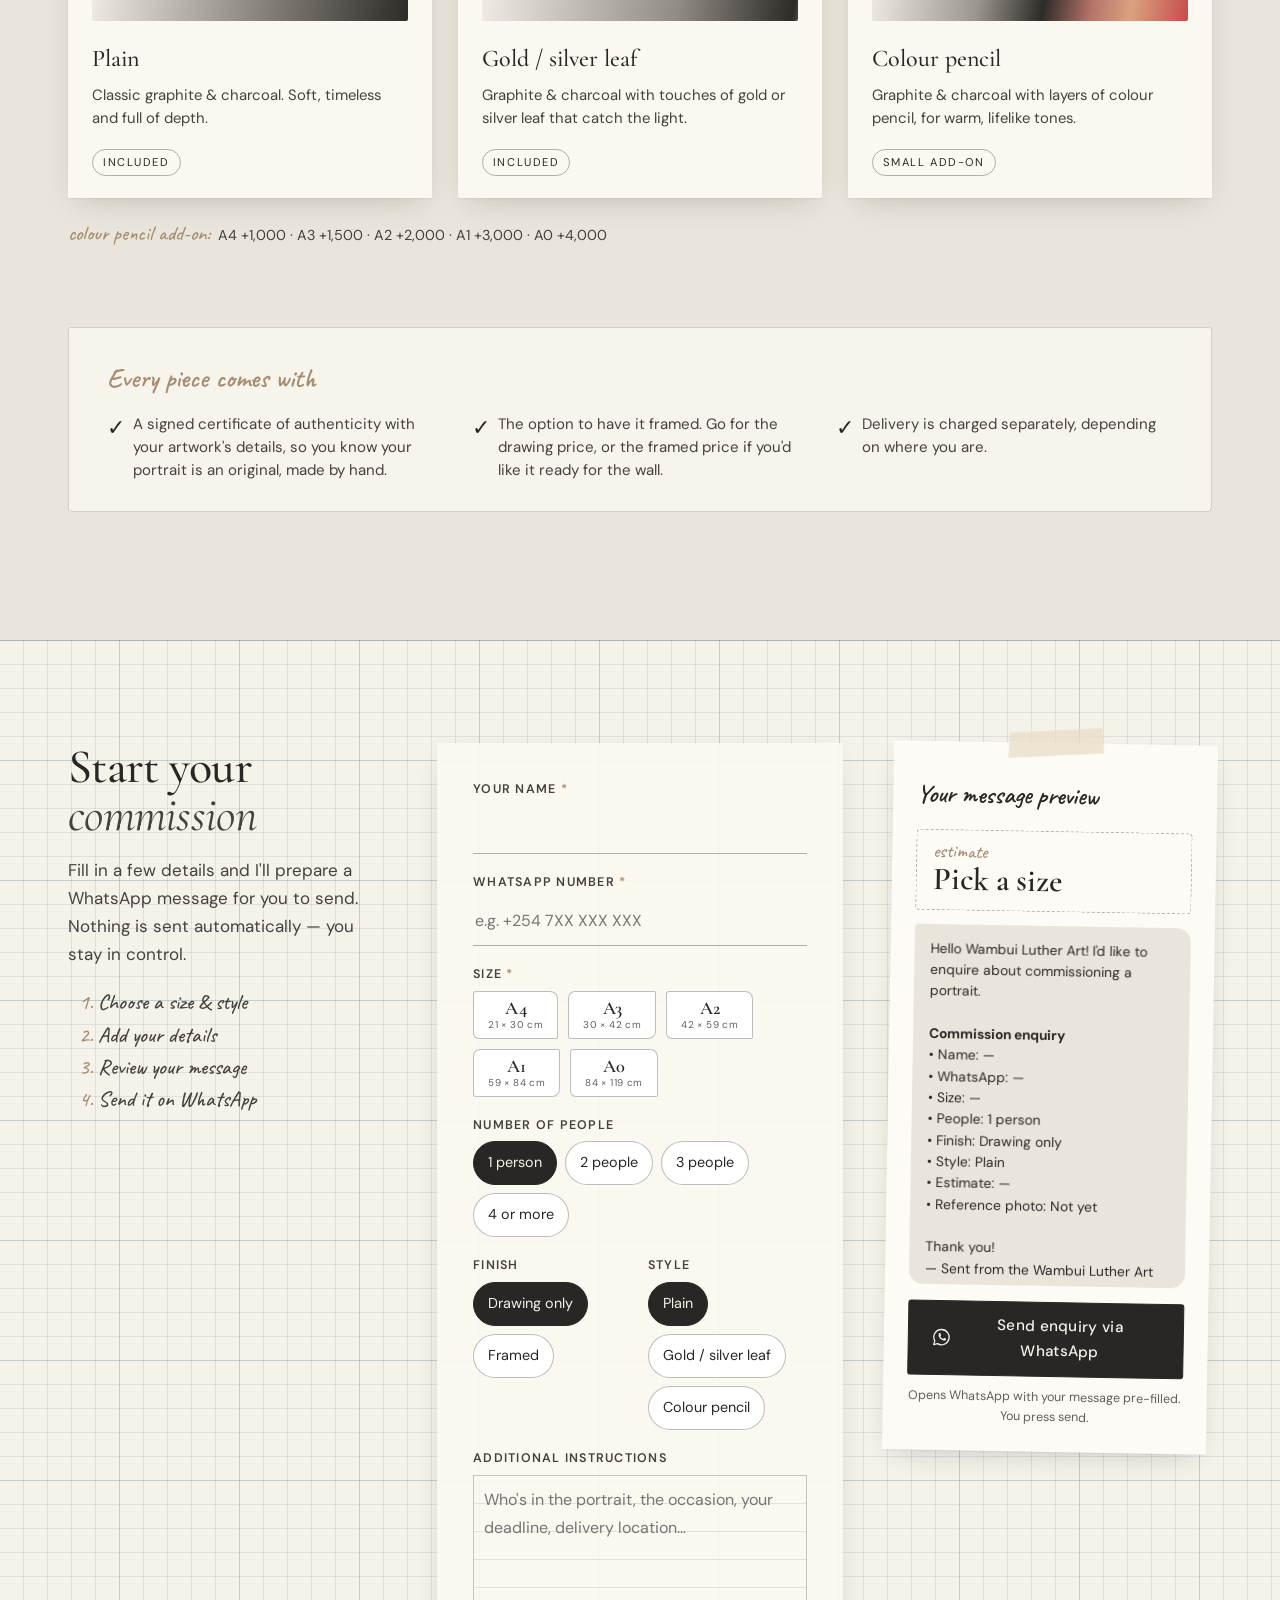
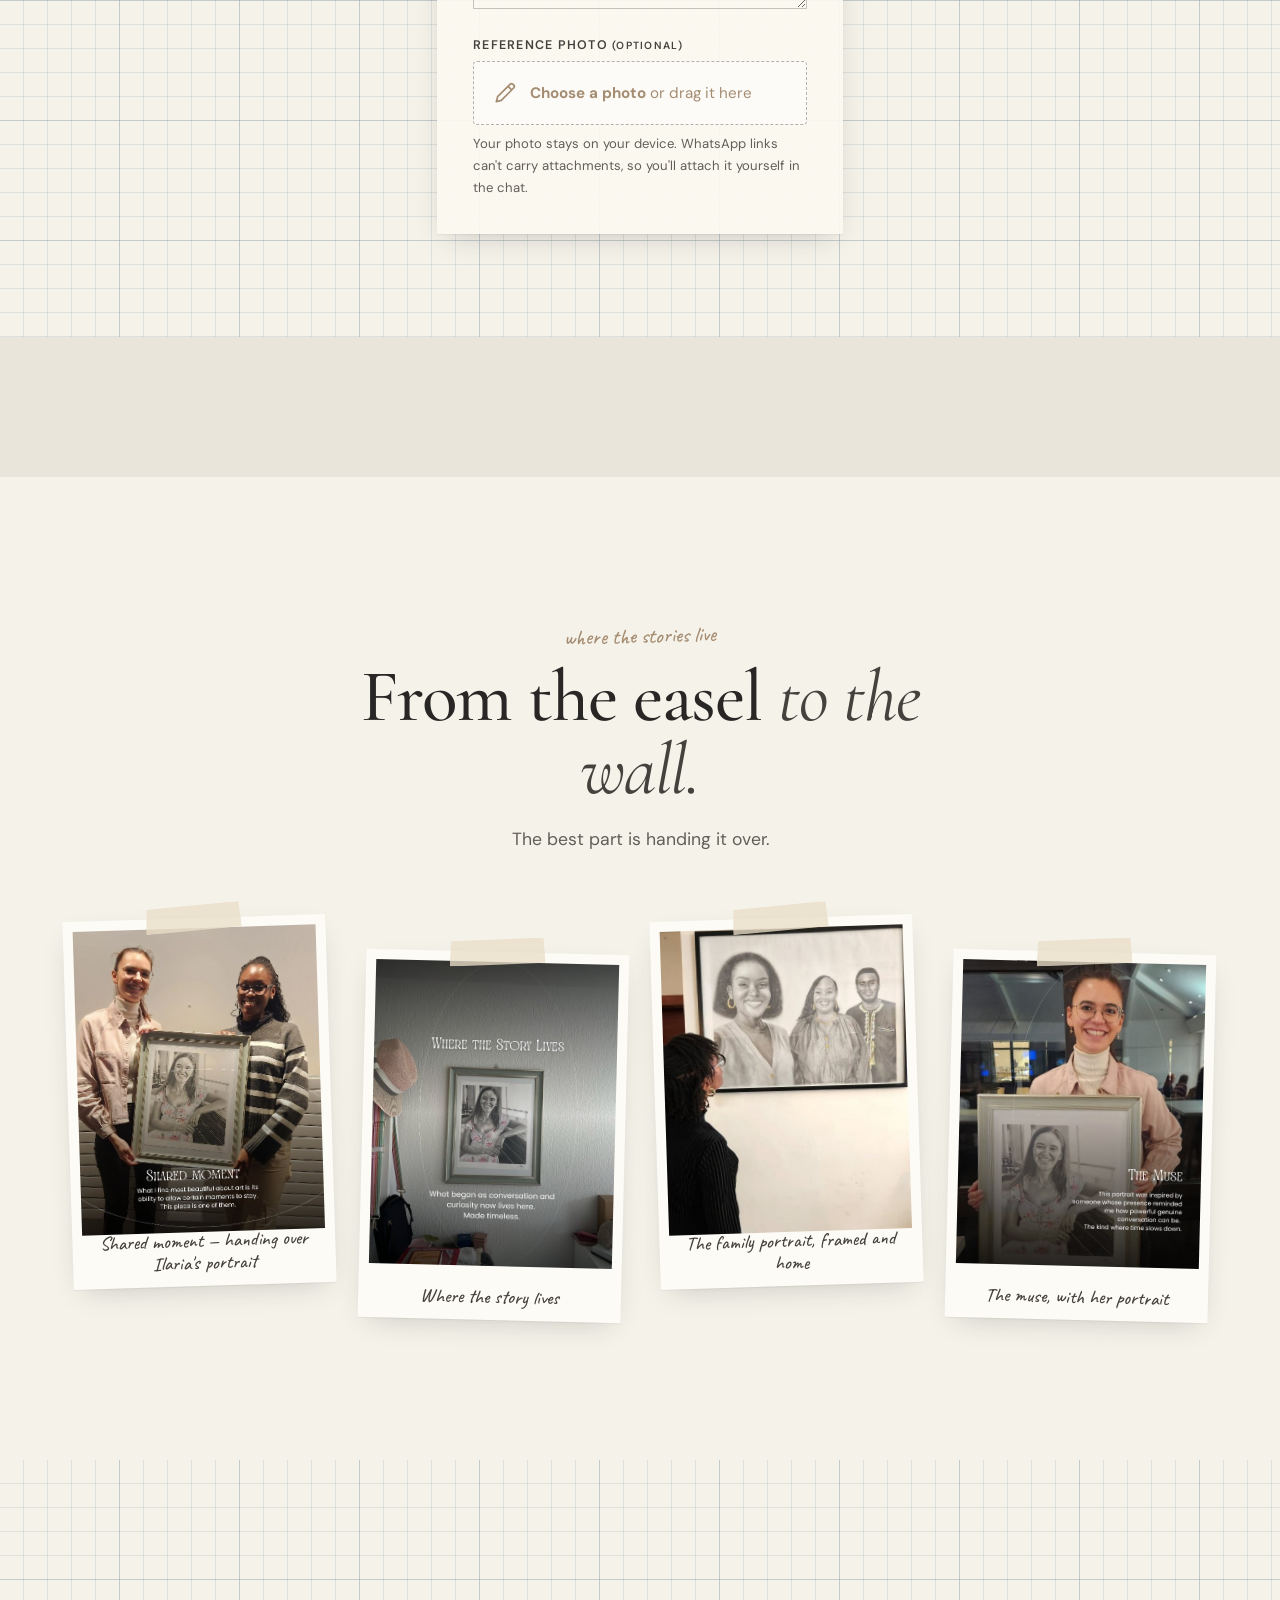
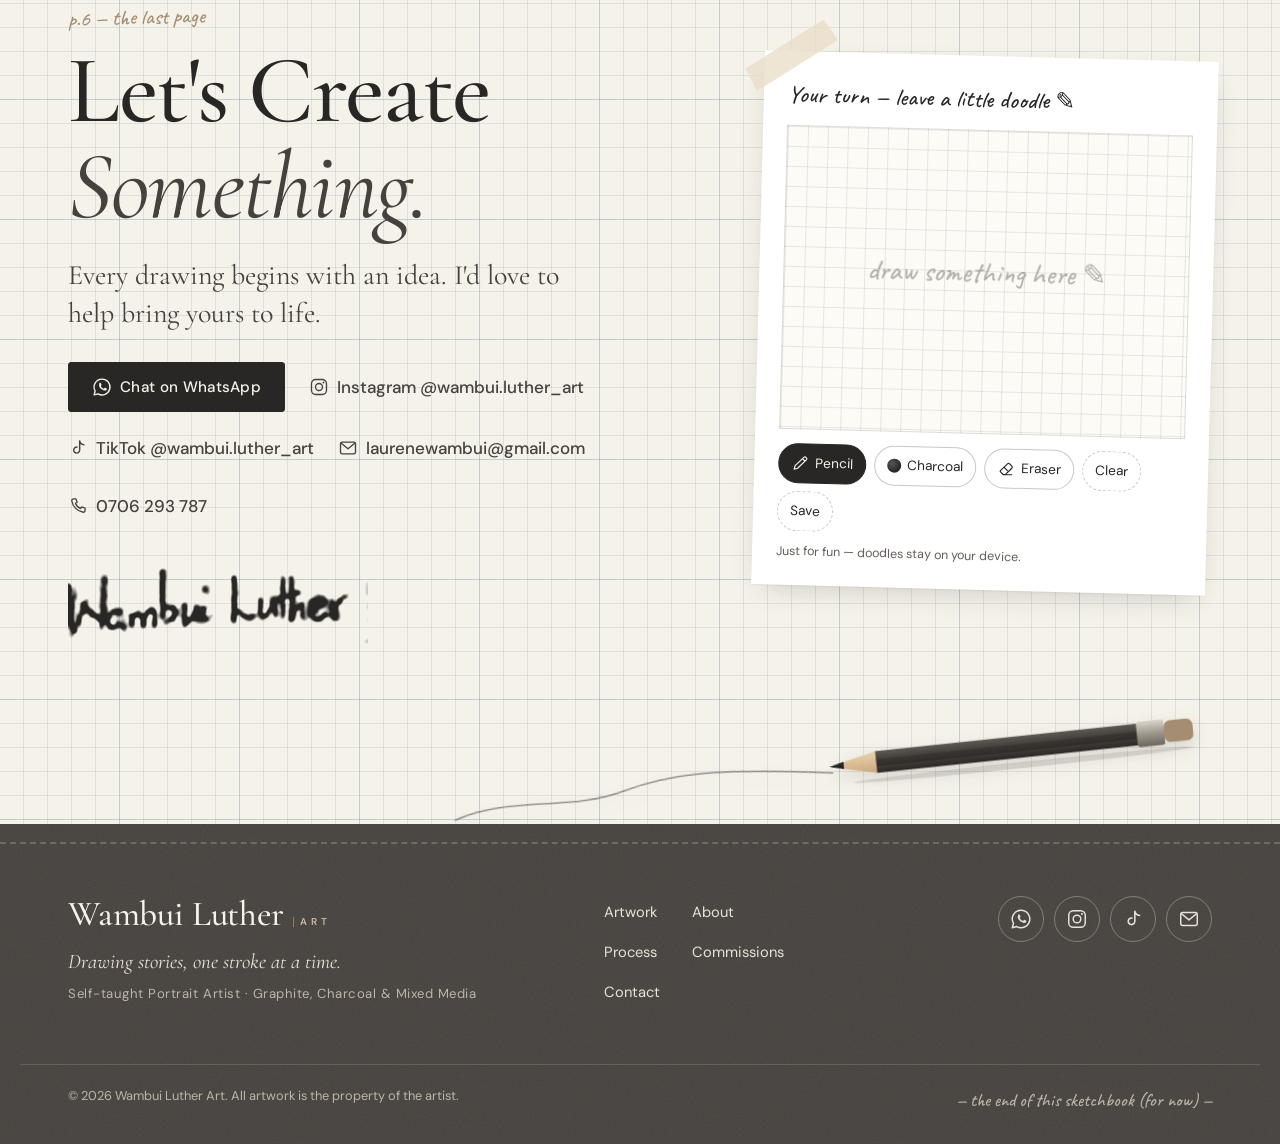
==== commit 845ba27e: "Restore phone gallery grid; keep wrapped filter tabs The swipe row replaced a layout that was workin" ====
--- a/index.html
+++ b/index.html
@@ -233,10 +233,6 @@
         <p class="sr-only" aria-live="polite" id="gallery-status"></p>
 
         <div class="gallery" id="gallery"></div>
-        <div class="gallery-swipe" aria-hidden="true">
-          <span class="gallery-swipe__track"><i id="gallery-progress"></i></span>
-          <span class="hand gallery-swipe__hint">swipe for more →</span>
-        </div>
 
         <noscript><p class="section-sub">Please enable JavaScript to browse the gallery.</p></noscript>
       </div>
--- a/css/styles.css
+++ b/css/styles.css
@@ -1037,7 +1037,4 @@
 .story-toggle[aria-expanded="true"] .story-toggle__arrow { transform: rotate(180deg); }
 @keyframes nudge-down { 0%, 100% { translate: 0 0; } 50% { translate: 0 4px; } }
 .story-toggle + .collapsible .about__name { margin-top: 30px; }
-
-/* ---------- Phone gallery swipe bar (shown in responsive.css) ---------- */
-.gallery-swipe { display: none; }
 .about__inner:has(.story-toggle[aria-expanded="false"]) { align-items: center; }
--- a/css/responsive.css
+++ b/css/responsive.css
@@ -183,34 +183,9 @@
   .story__meta { order: 5; text-align: center; }
 }
 
-/* ---------- Phones: gallery becomes a swipeable row ---------- */
+/* ---------- Phones: filter tabs wrap so all of them fit ---------- */
 @media (max-width: 640px) {
-  .filters { flex-wrap: wrap; overflow: visible; margin-inline: 0; padding: 0; gap: 4px 2px; margin-bottom: 18px; }
+  .filters { flex-wrap: wrap; overflow: visible; margin-inline: 0; padding: 0; gap: 4px 2px; margin-bottom: 26px; }
   .filter { padding: 8px 12px; font-size: .88rem; }
-
-  .gallery {
-    display: flex; align-items: flex-start; gap: 16px;
-    overflow-x: auto; overscroll-behavior-x: contain; scroll-snap-type: x mandatory;
-    margin-inline: calc(var(--gutter) * -1); padding: 26px var(--gutter) 8px;
-    scroll-padding-inline: var(--gutter); scrollbar-width: none;
-  }
-  .gallery::-webkit-scrollbar { display: none; }
-  .gallery .art, .gallery .art--large, .gallery .art--wide, .gallery .art--tall {
-    flex: 0 0 82%; grid-row-end: auto !important; margin: 0; scroll-snap-align: start;
-  }
-  .gallery .art.is-hidden { display: none; }
-  .art__media { padding: 8px; }
-  .art__media img { max-height: 62vh; width: 100%; object-fit: contain; background: #fbf9f4; }
-  .art__note { font-size: 1.05rem; top: -16px; white-space: nowrap; max-width: 88%; overflow: hidden; text-overflow: ellipsis; }
-  .art__caption { flex-direction: row; gap: 10px; padding-top: 12px; }
-  .art__title { font-size: 1.25rem; }
-  .art__meta { font-size: .7rem; }
-  .art__desc { display: -webkit-box; -webkit-line-clamp: 3; -webkit-box-orient: vertical; overflow: hidden; font-size: .88rem; }
-
-  .gallery-swipe { display: flex; align-items: center; gap: 14px; margin-top: 18px; }
-  .gallery-swipe__track { position: relative; flex: 1; height: 2px; background: var(--line); border-radius: 2px; overflow: hidden; }
-  .gallery-swipe__track i { position: absolute; left: 0; top: 0; bottom: 0; width: 20%; background: var(--graphite); border-radius: 2px; transition: width .2s linear; }
-  .gallery-swipe__hint { font-size: 1.15rem; color: var(--pencil-text); white-space: nowrap; }
-
   .story-toggle { font-size: 1.45rem; }
 }
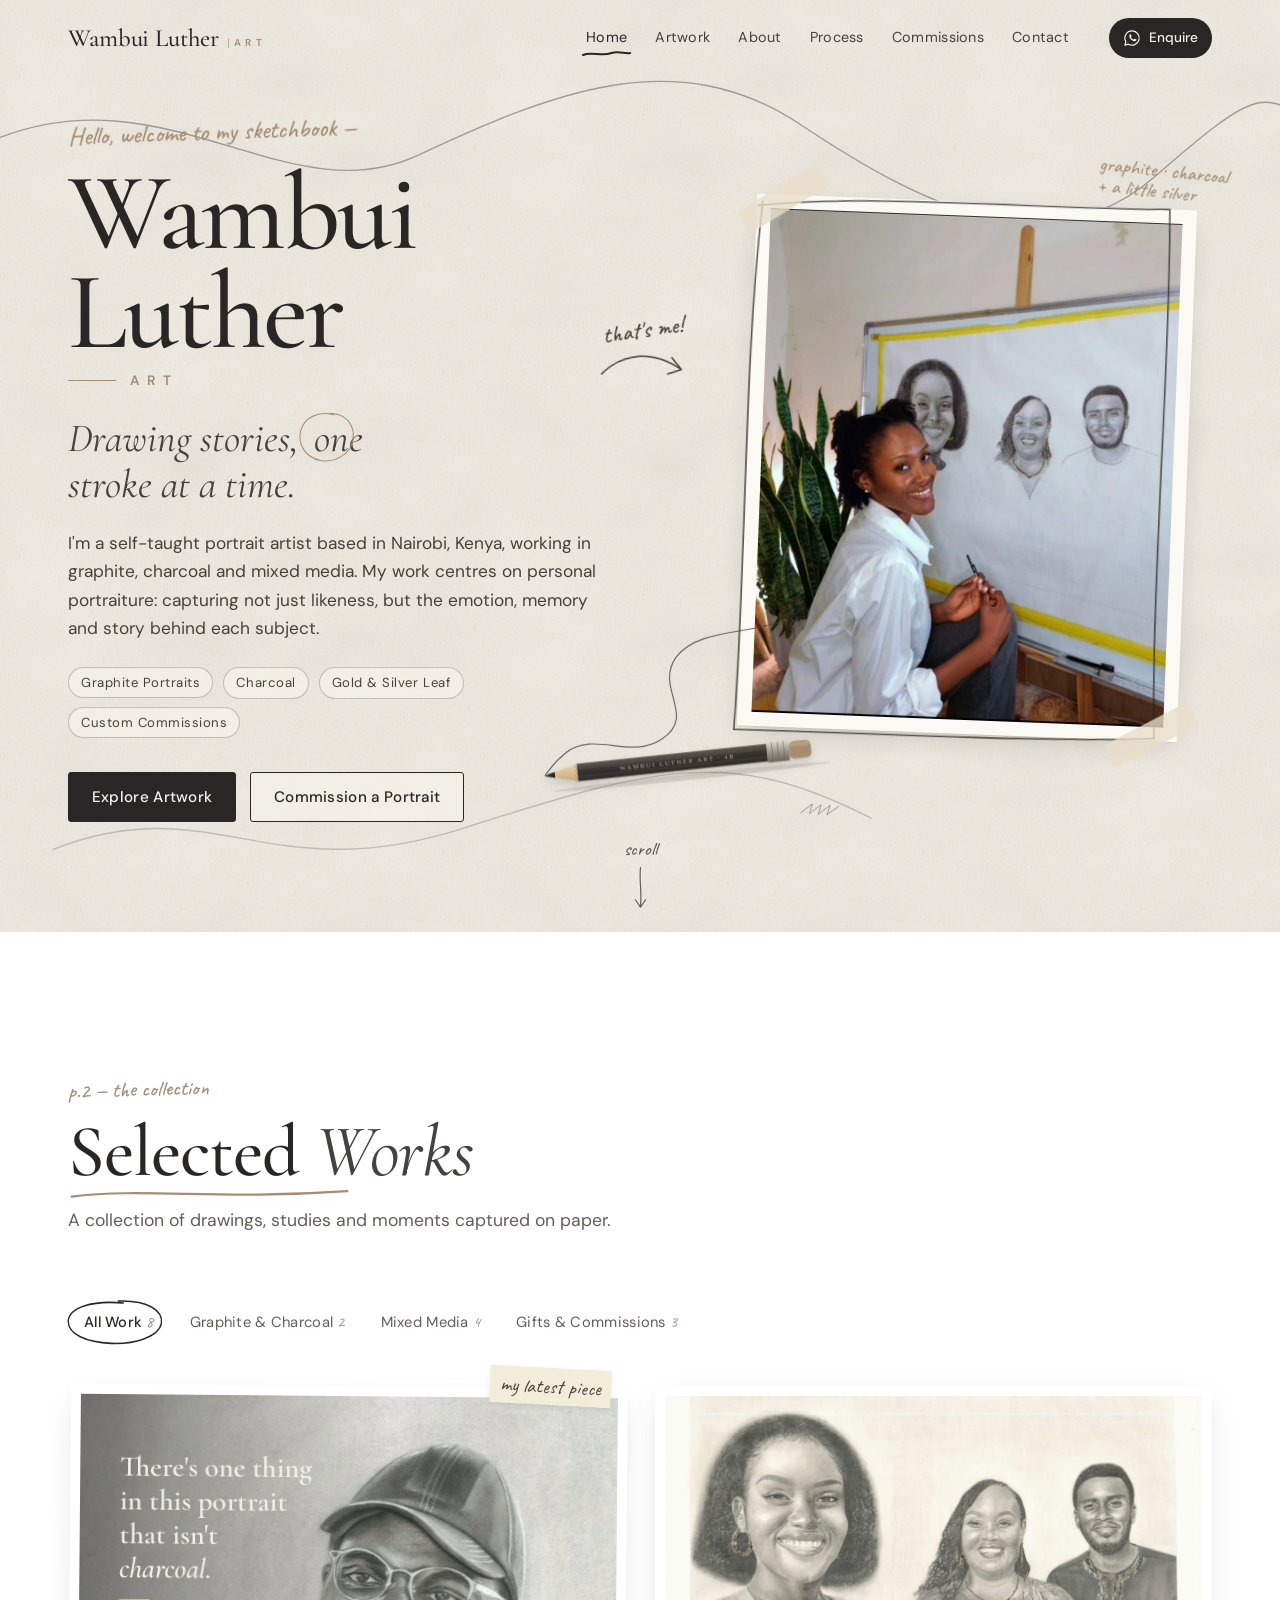
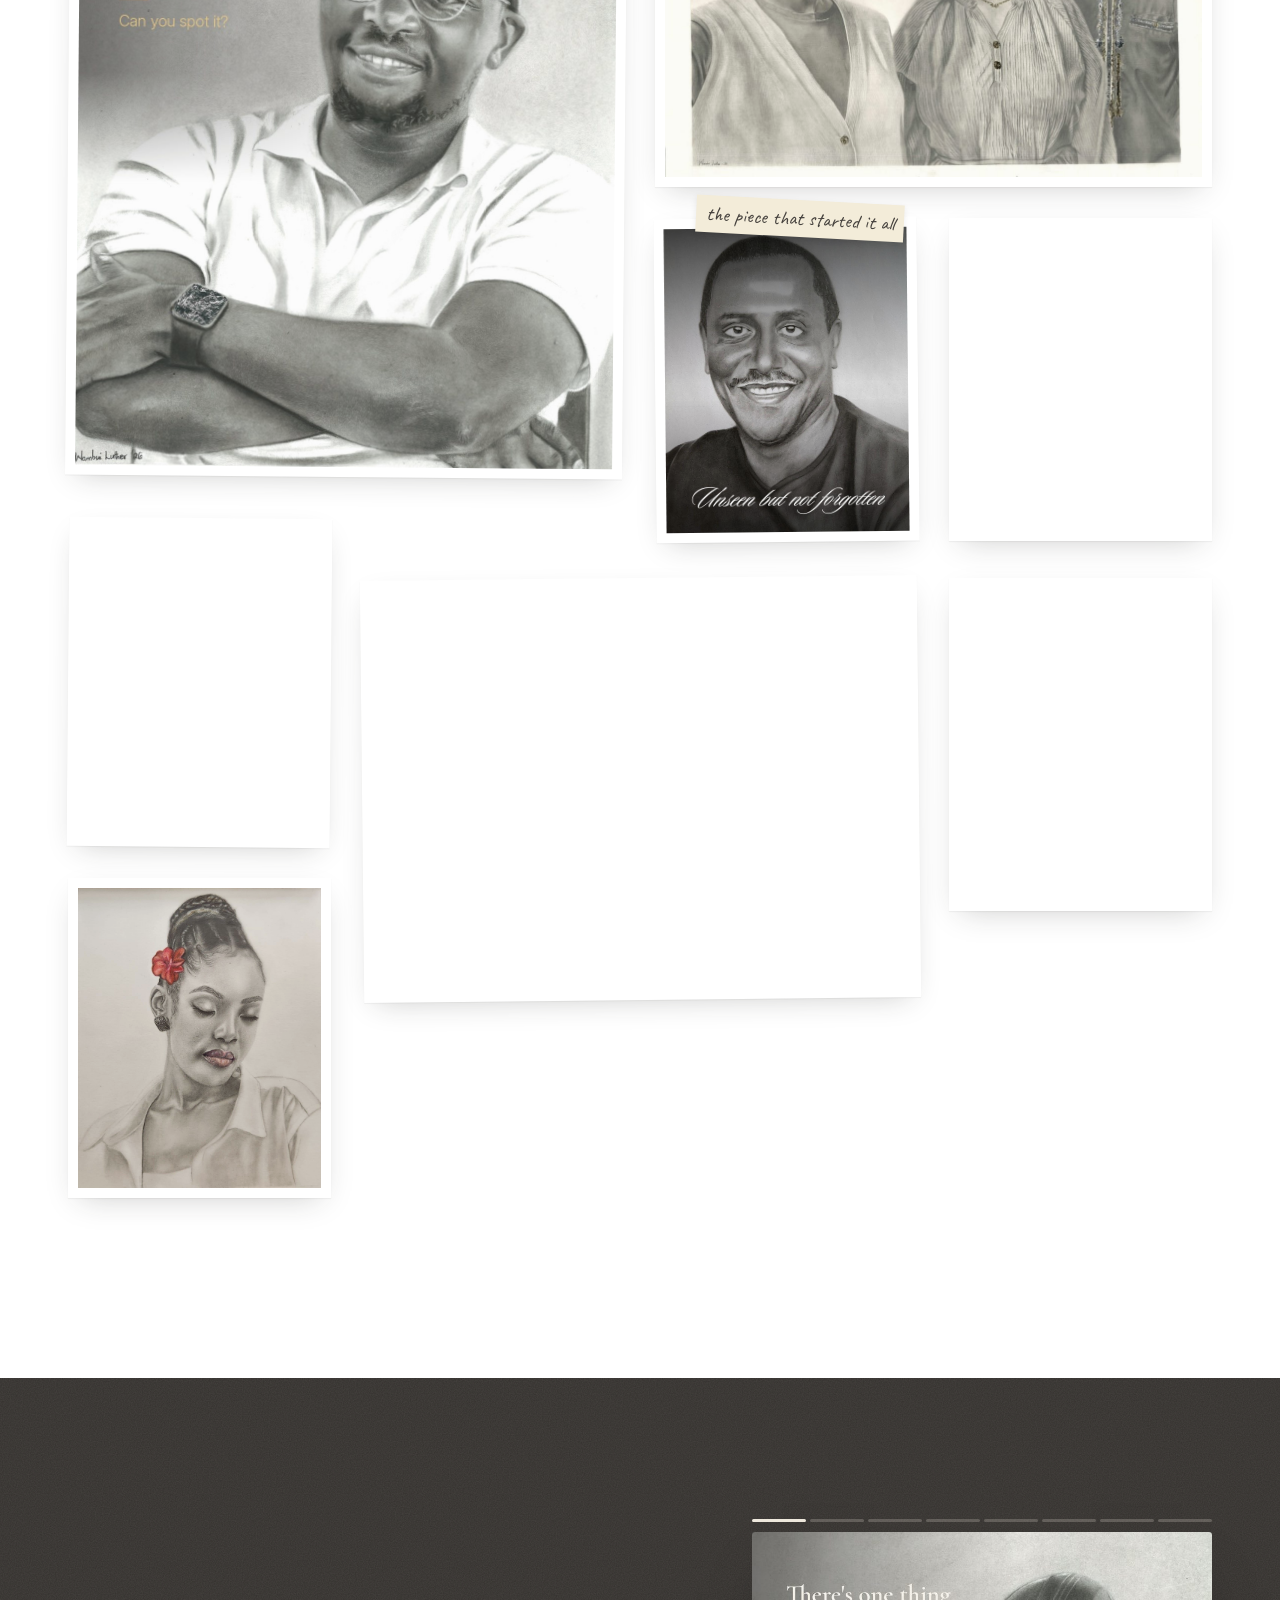
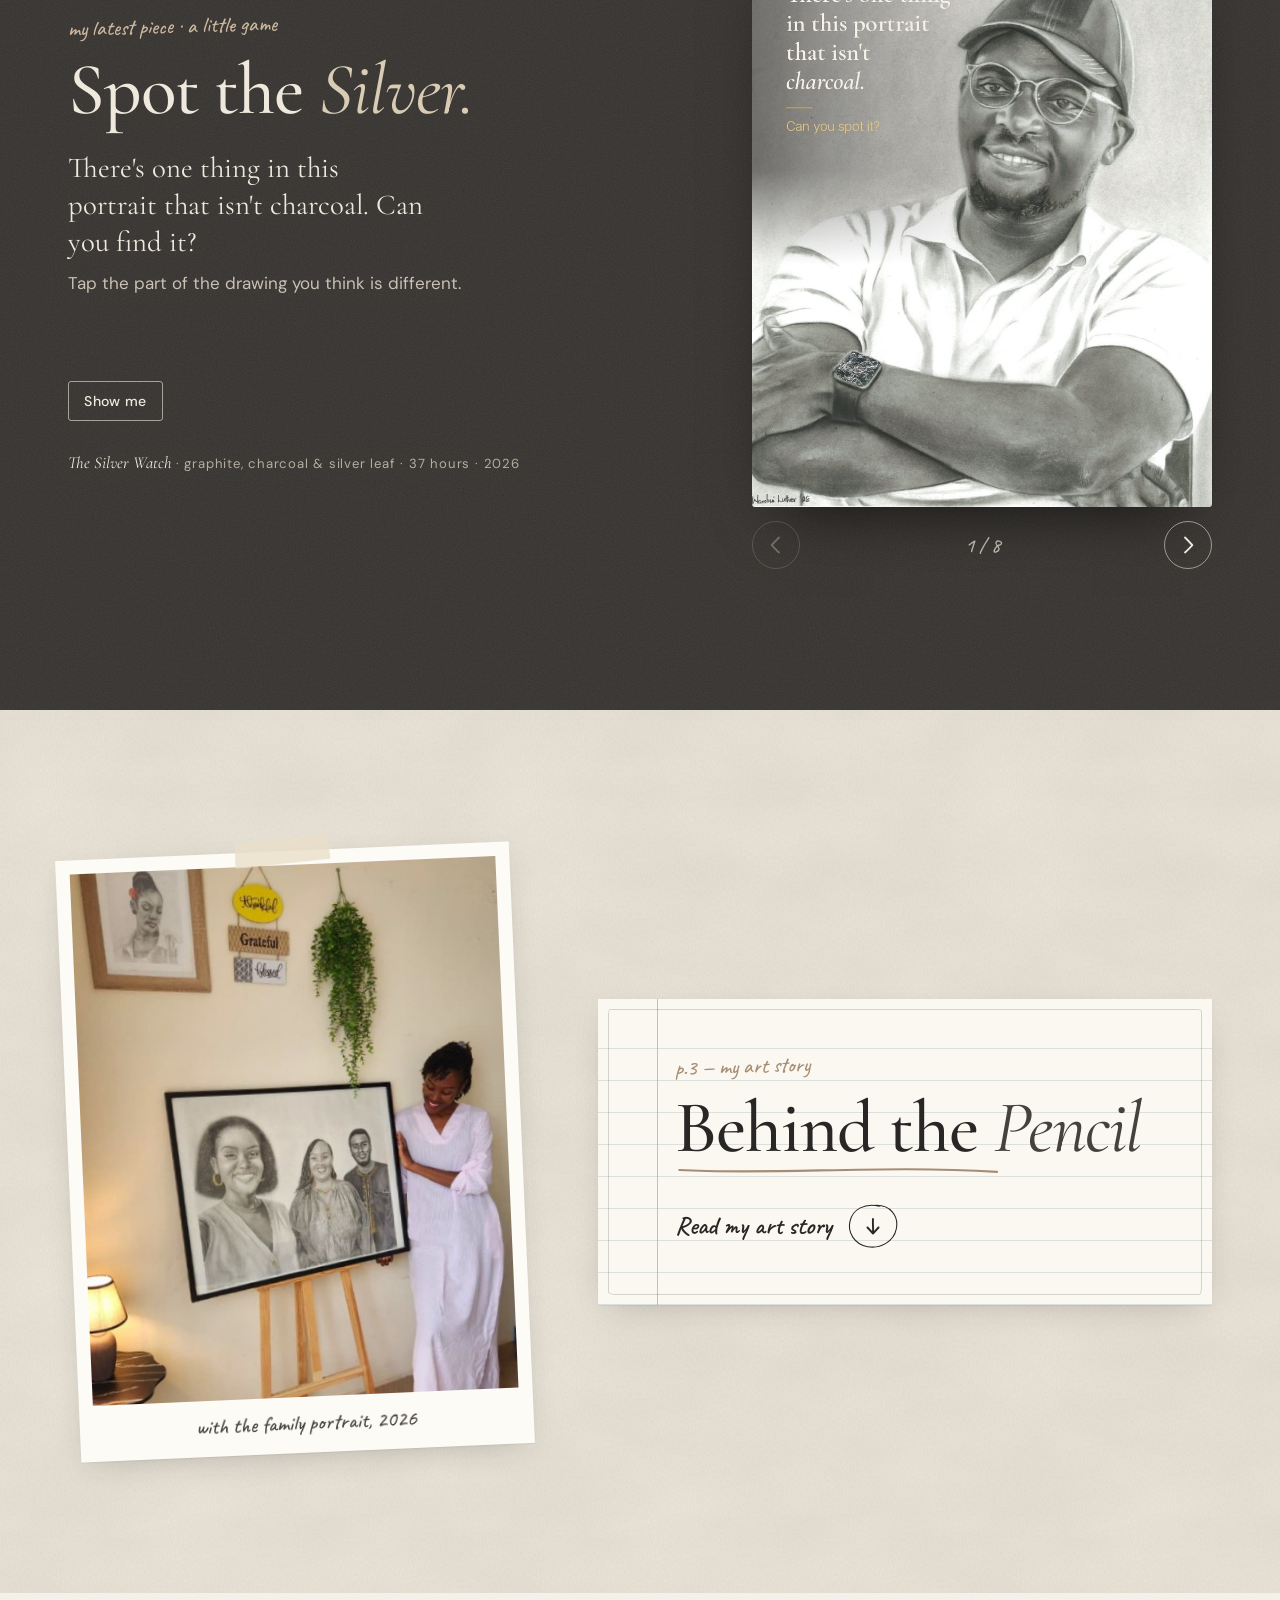
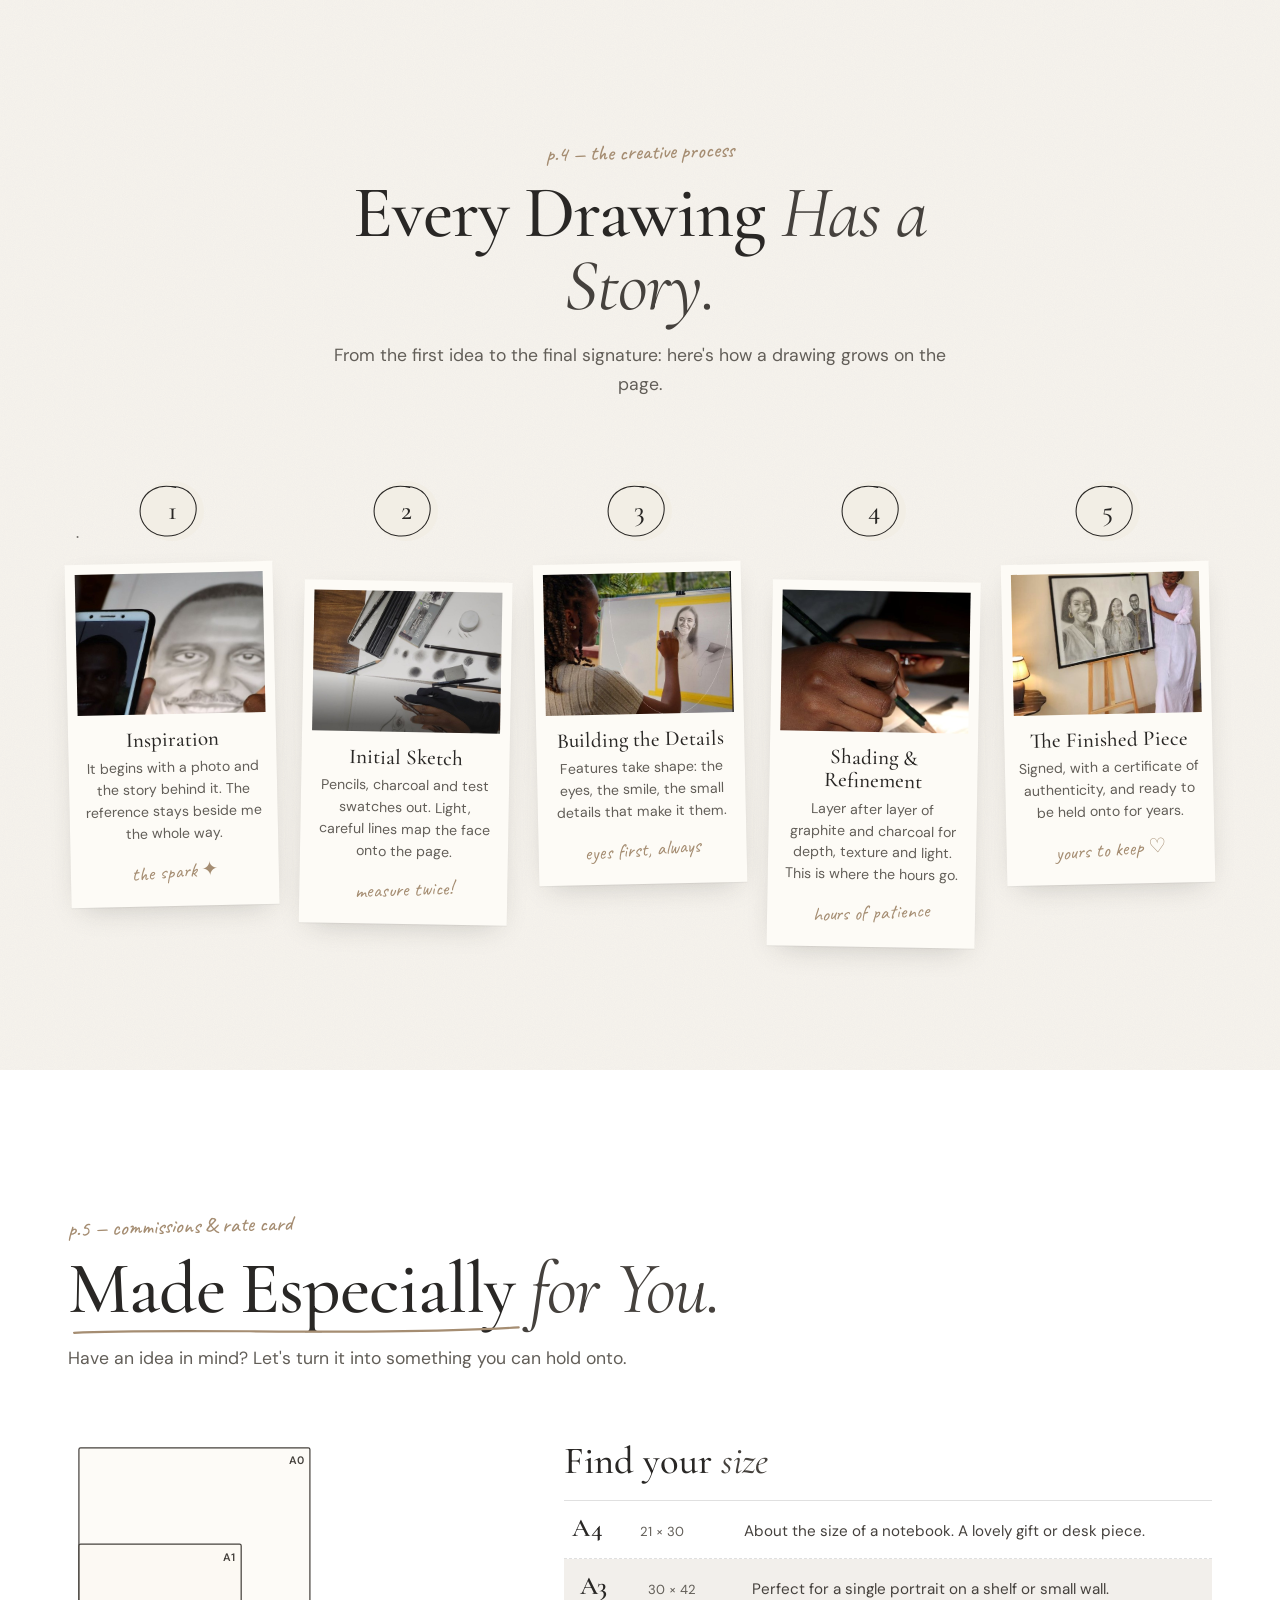
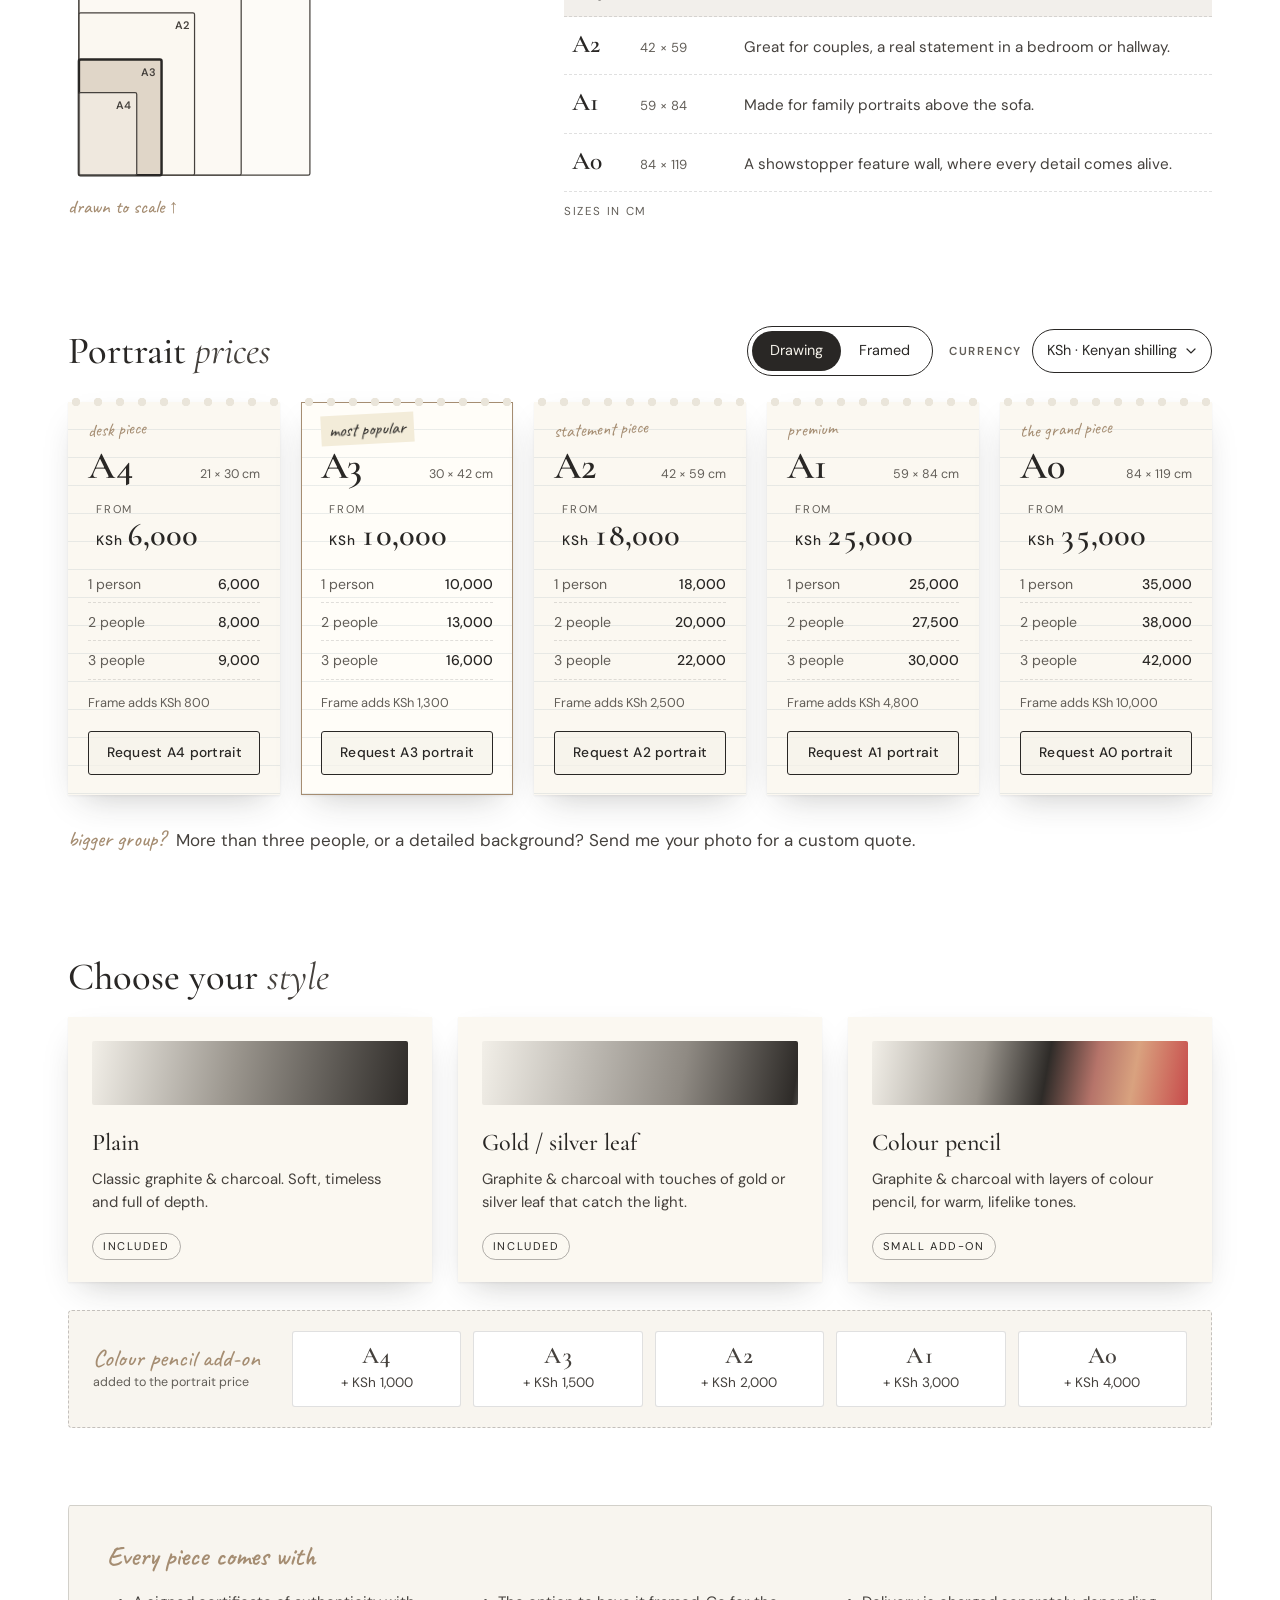
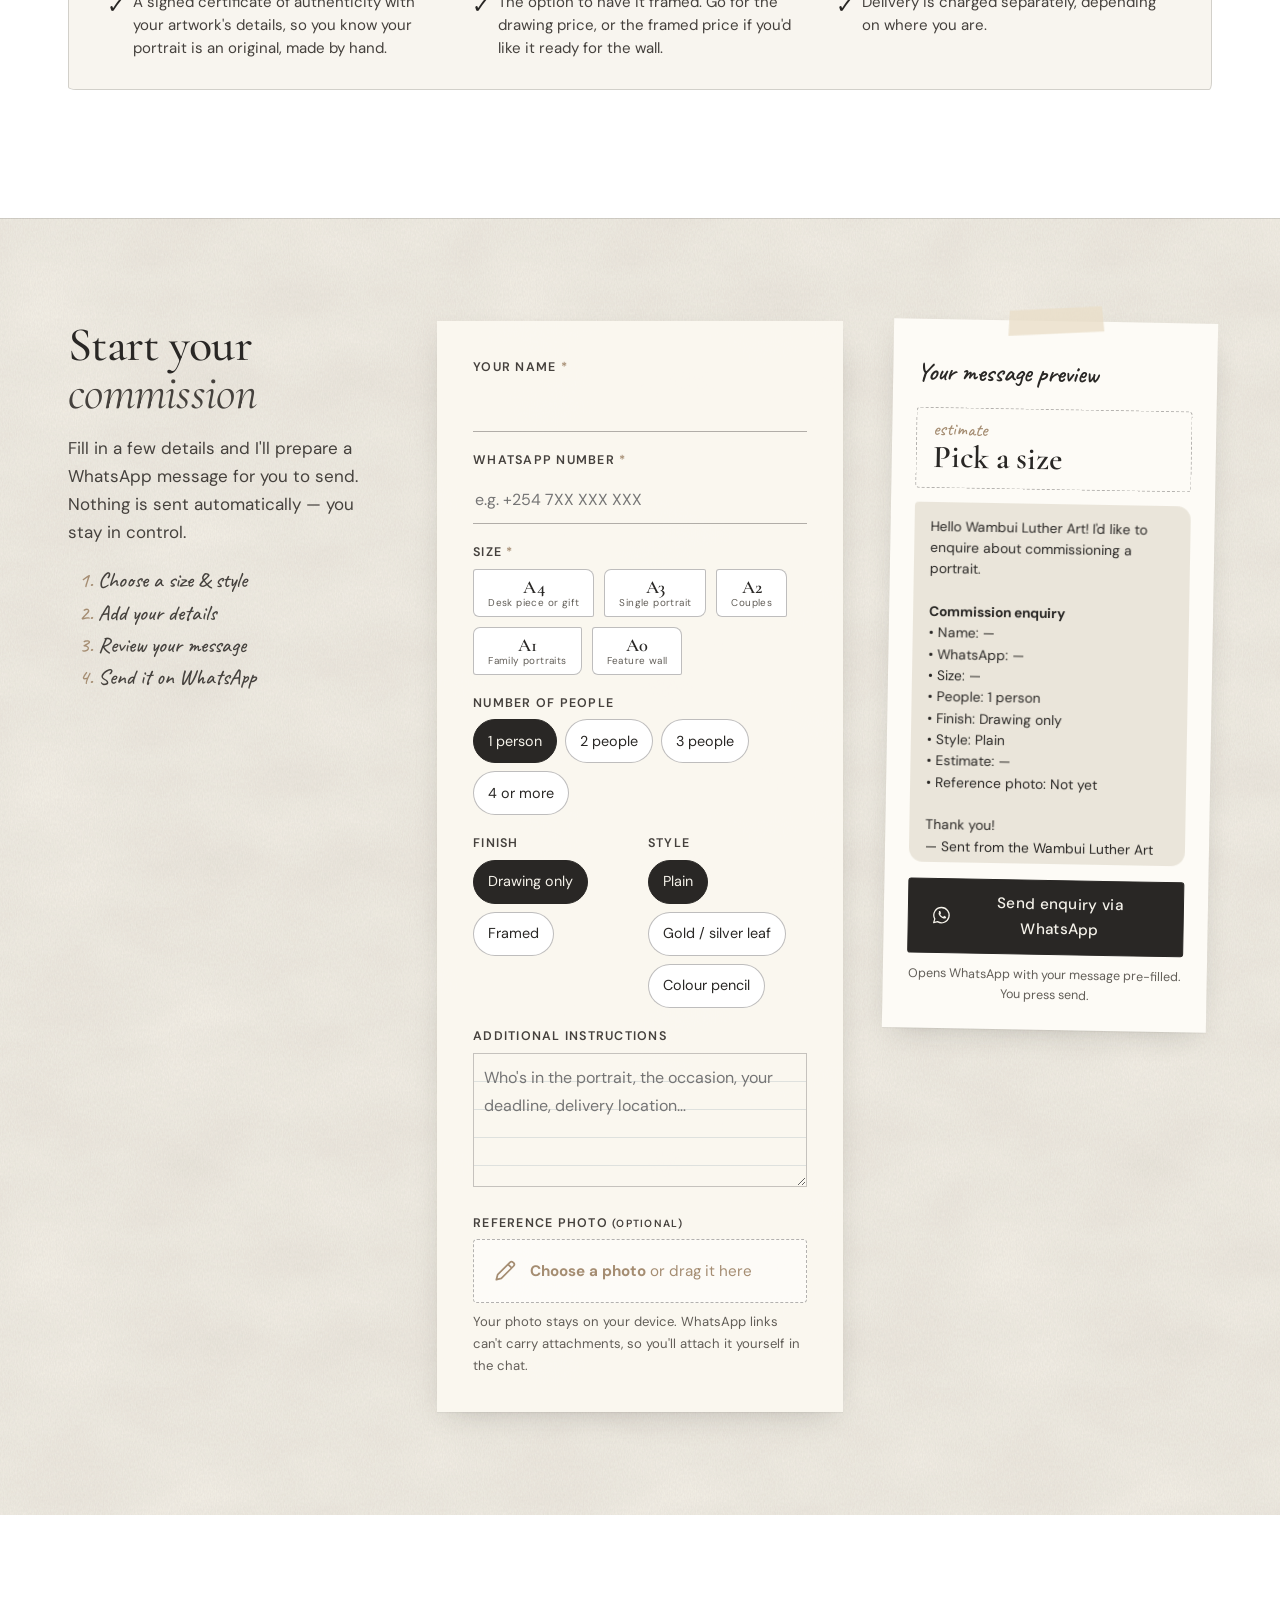
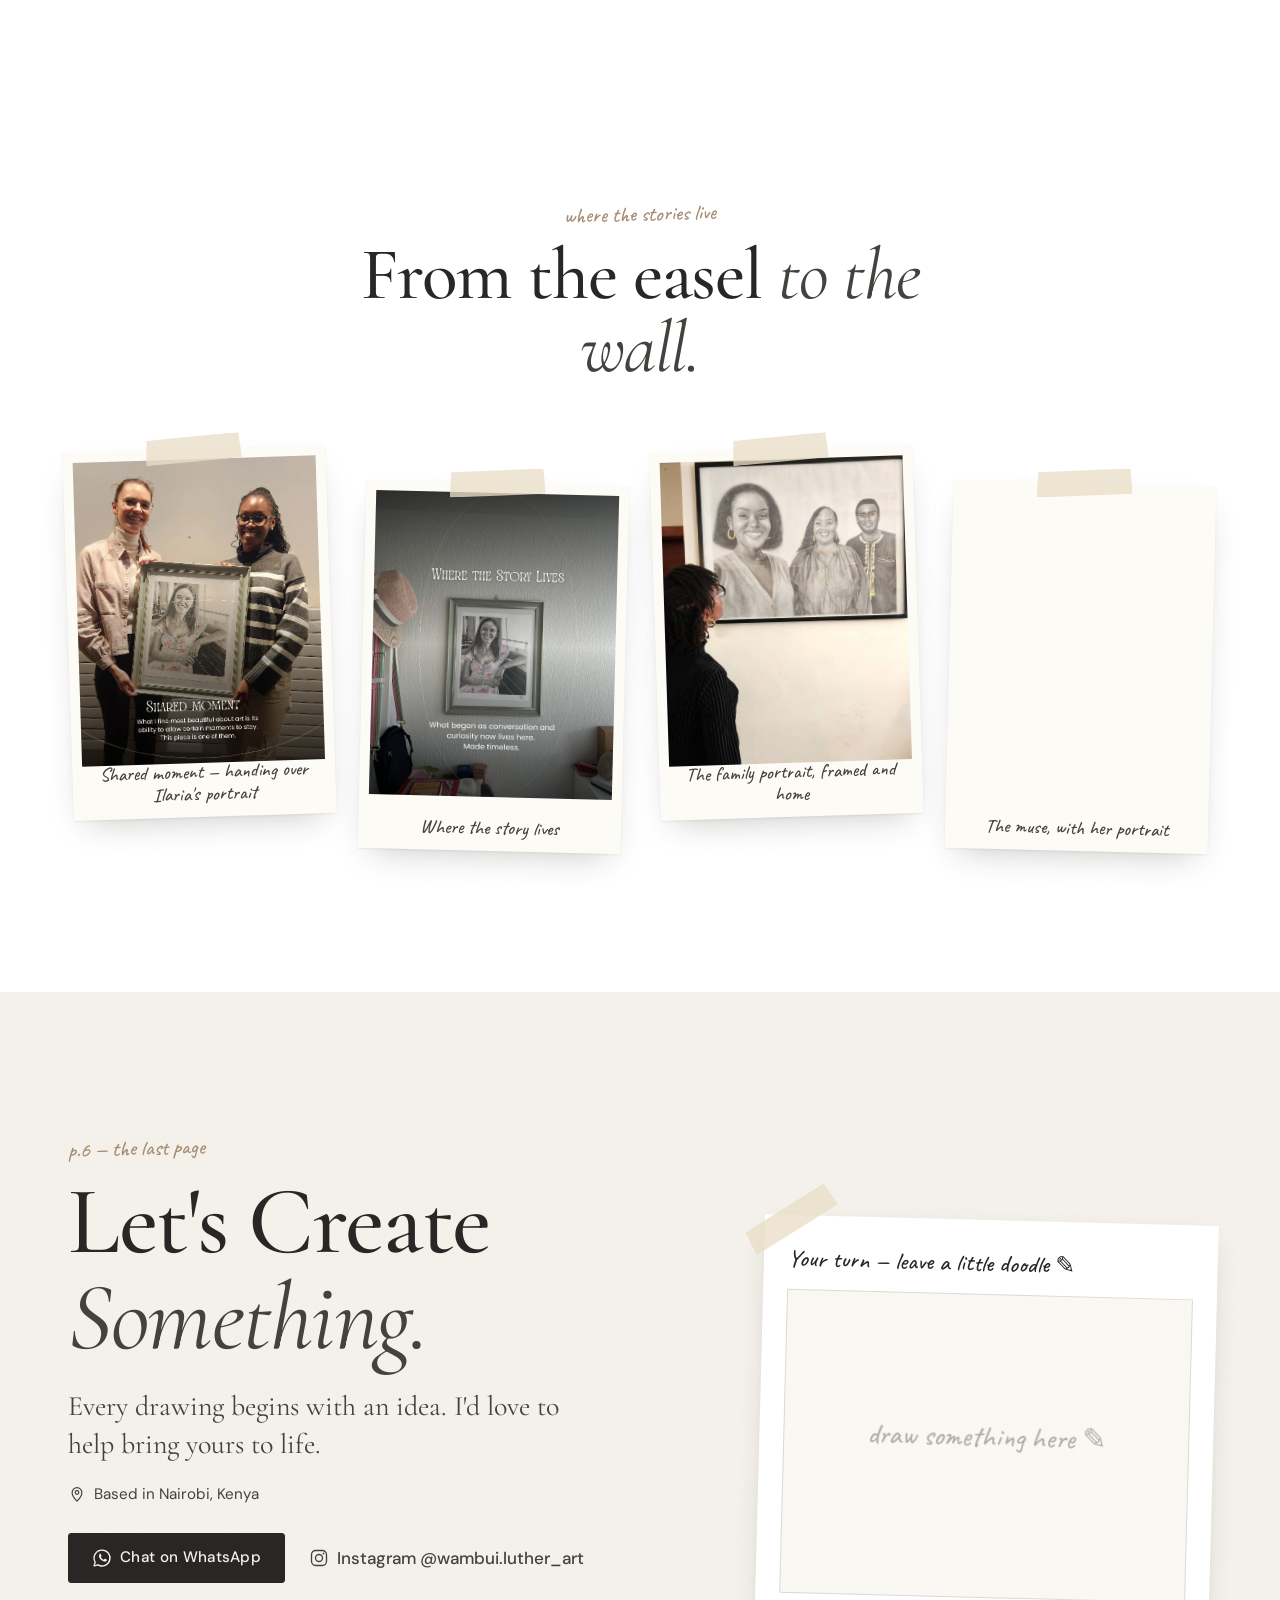
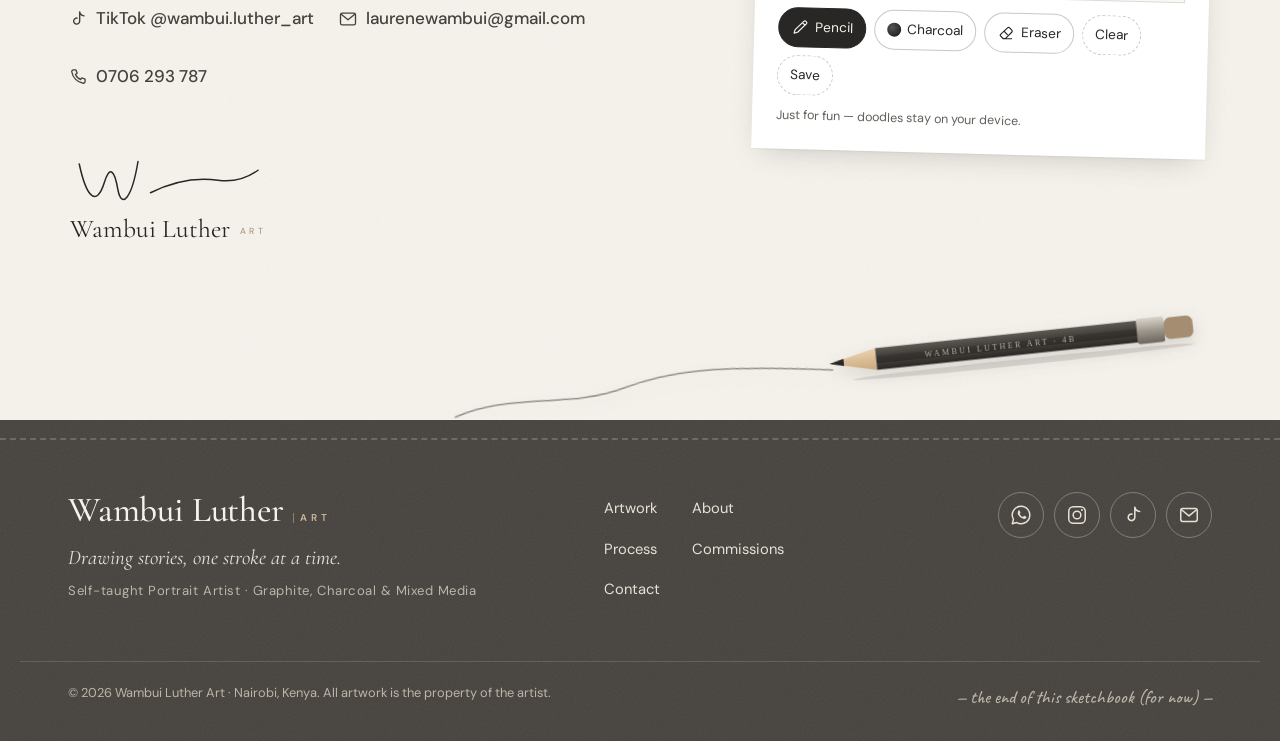
==== commit 1950d60d: "Plain paper backgrounds, cleaner gallery, currencies and content fixes - Replace graph-paper squares" ====
--- a/index.html
+++ b/index.html
@@ -4,7 +4,7 @@
   <meta charset="UTF-8">
   <meta name="viewport" content="width=device-width, initial-scale=1">
   <title>Wambui Luther Art | Pencil &amp; Charcoal Artist</title>
-  <meta name="description" content="Explore the pencil and charcoal artwork of Wambui Luther Art. Discover original drawings, artistic studies and custom portrait commissions.">
+  <meta name="description" content="Explore the pencil and charcoal artwork of Wambui Luther Art, a portrait artist based in Nairobi, Kenya. Discover original drawings and custom portrait commissions.">
   <meta name="author" content="Wambui Luther Art">
   <meta name="theme-color" content="#F5F2EA">
 
@@ -12,7 +12,7 @@
   <meta property="og:type" content="website">
   <meta property="og:site_name" content="Wambui Luther Art">
   <meta property="og:title" content="Wambui Luther Art | Pencil &amp; Charcoal Artist">
-  <meta property="og:description" content="Drawing stories, one stroke at a time. Original pencil and charcoal drawings and custom portrait commissions.">
+  <meta property="og:description" content="Drawing stories, one stroke at a time. Hand-drawn graphite and charcoal portraits by a Nairobi-based artist.">
   <meta property="og:image" content="https://wambuilutherart.github.io/assets/images/og-image.jpg">
   <meta property="og:image:width" content="1200">
   <meta property="og:image:height" content="630">
@@ -57,6 +57,7 @@
       <symbol id="i-next" viewBox="0 0 24 24"><path d="M9 4.5c2.6 2.6 5 5 7.4 7.6-2.4 2.4-4.8 5-7.4 7.4" fill="none" stroke="currentColor" stroke-width="1.8" stroke-linecap="round" stroke-linejoin="round"/></symbol>
       <symbol id="i-tiktok" viewBox="0 0 24 24"><path d="M14 3.5v11a3.6 3.6 0 1 1-3.1-3.56 M14 3.5c.5 2.6 2.4 4.4 5.2 4.7" fill="none" stroke="currentColor" stroke-width="1.7" stroke-linecap="round" stroke-linejoin="round"/></symbol>
       <symbol id="i-phone" viewBox="0 0 24 24"><path d="M6.5 3.5h3l1.5 4-2 1.3a10 10 0 0 0 6.2 6.2l1.3-2 4 1.5v3a2 2 0 0 1-2.2 2A16.5 16.5 0 0 1 4.5 5.7a2 2 0 0 1 2-2.2Z" fill="none" stroke="currentColor" stroke-width="1.6" stroke-linejoin="round"/></symbol>
+      <symbol id="i-pin" viewBox="0 0 24 24"><path d="M12 21.5s6.5-6.2 6.5-11.5a6.5 6.5 0 1 0-13 0c0 5.3 6.5 11.5 6.5 11.5Z" fill="none" stroke="currentColor" stroke-width="1.6" stroke-linejoin="round"/><circle cx="12" cy="10" r="2.4" fill="none" stroke="currentColor" stroke-width="1.6"/></symbol>
       <symbol id="i-quote" viewBox="0 0 80 64"><path d="M30 6C14 12 6 24 6 38c0 10 6 18 15 18 8 0 13-6 13-13s-5-12-12-12c-2 0-3 0-4 1 2-9 8-15 16-20Z M70 6C54 12 46 24 46 38c0 10 6 18 15 18 8 0 13-6 13-13s-5-12-12-12c-2 0-3 0-4 1 2-9 8-15 16-20Z" fill="currentColor"/></symbol>
     </defs>
   </svg>
@@ -128,7 +129,7 @@
   <main id="main">
 
     <!-- ========== HERO ========== -->
-    <section class="hero paper-grid" id="home" aria-labelledby="hero-title">
+    <section class="hero paper-vellum" id="home" aria-labelledby="hero-title">
       <!-- self-drawing pencil trail across the page -->
       <svg class="hero__trail" viewBox="0 0 1440 900" preserveAspectRatio="none" aria-hidden="true">
         <path class="draw draw--hero" style="--d:3.2s; --delay:.9s" d="M-20 140 C180 60 320 210 470 150 S760 40 900 120 S1180 260 1300 170 S1420 90 1480 120"/>
@@ -158,7 +159,7 @@
           </p>
 
           <p class="hero__intro reveal-load" style="--i:4">
-            I'm a self-taught portrait artist working in graphite, charcoal and mixed media. My work centres on personal portraiture: capturing not just likeness, but the emotion, memory and story behind each subject.
+            I'm a self-taught portrait artist based in Nairobi, Kenya, working in graphite, charcoal and mixed media. My work centres on personal portraiture: capturing not just likeness, but the emotion, memory and story behind each subject.
           </p>
 
           <ul class="hero__specs reveal-load" style="--i:5" aria-label="Specialisations">
@@ -185,7 +186,7 @@
           </figure>
 
           <p class="hand hero__note hero__note--a" aria-hidden="true">
-            that's me!<br><small>(126 hours in)</small>
+            that's me!
             <svg class="hero__note-arrow"><use href="#i-arrow"/></svg>
           </p>
           <p class="hand hero__note hero__note--b" aria-hidden="true">graphite · charcoal<br>+ a little silver</p>
@@ -219,7 +220,7 @@
     </section>
 
     <!-- ========== GALLERY ========== -->
-    <section class="section gallery-section paper-ivory" id="artwork" aria-labelledby="gallery-title">
+    <section class="section gallery-section paper-white" id="artwork" aria-labelledby="gallery-title">
       <div class="container">
         <header class="section-head reveal">
           <p class="hand section-head__kicker">p.2 — the collection</p>
@@ -258,6 +259,7 @@
           <div class="story__bars" id="story-bars" aria-hidden="true"></div>
           <div class="story__stage" id="story-stage">
             <img id="story-img" src="assets/images/story/slide-1.jpg" alt="" width="864" height="1080" loading="lazy" decoding="async">
+            <video id="story-video" muted loop playsinline preload="metadata" hidden></video>
             <button type="button" class="story__hotspot" id="story-hotspot" aria-label="Guess: the watch"></button>
             <button type="button" class="story__miss" id="story-miss" aria-label="Guess somewhere else in the drawing" tabindex="-1"></button>
             <svg class="story__found" id="story-found" viewBox="0 0 120 110" aria-hidden="true"><path d="M66 9 C98 8 117 32 112 60 C107 90 76 106 48 101 C19 96 3 70 9 44 C15 18 42 3 74 11"/></svg>
@@ -273,7 +275,7 @@
     </section>
 
     <!-- ========== ABOUT ========== -->
-    <section class="section about paper-beige textured" id="about" aria-labelledby="about-title">
+    <section class="section about paper-vellum paper-vellum--warm" id="about" aria-labelledby="about-title">
       <div class="container about__inner">
         <figure class="about__photo reveal" data-parallax="-0.04">
           <span class="tape tape--top" aria-hidden="true"></span>
@@ -296,7 +298,7 @@
 
           <div class="collapsible" id="about-more">
             <div class="collapsible__inner">
-          <p class="about__name"><span data-bind="brand.fullName">Laurene Wambui Luther</span> · <span data-bind="brand.descriptor"></span></p>
+          <p class="about__name"><span data-bind="brand.fullName">Laurene Wambui Luther</span> · <span data-bind="brand.descriptor"></span> · <span data-bind="contact.location"></span></p>
           <div class="about__bio" id="about-bio"></div>
 
           <div class="about__lists">
@@ -318,9 +320,11 @@
             <p id="about-philosophy"></p>
             <footer class="hand">— what I draw for</footer>
           </blockquote>
-          <p class="about__inspiration"><strong class="hand">Where it began:</strong> <span id="about-inspiration"></span></p>
-
-          <img class="about__signature" data-bind-src="brand.signatureImage" src="assets/illustrations/signature.png" alt="Wambui Luther's signature" width="560" height="142" loading="lazy">
+
+          <div class="sign-mark sign-mark--about" role="img" aria-label="Wambui Luther Art">
+            <svg class="sign-mark__sketch" viewBox="0 0 320 120" aria-hidden="true"><path class="draw" style="--d:1.6s" d="M18 40 C30 96 46 108 58 70 C66 44 74 46 80 82 C86 112 102 96 112 36 M132 86 C164 70 198 60 240 66 C268 70 290 60 304 50"/></svg>
+            <p class="sign-mark__word" aria-hidden="true"><span>Wambui Luther</span> <small>ART</small></p>
+          </div>
             </div>
           </div>
         </article>
@@ -354,7 +358,7 @@
     </section>
 
     <!-- ========== PROCESS ========== -->
-    <section class="section process paper-dots" id="process" aria-labelledby="process-title">
+    <section class="section process paper-smooth" id="process" aria-labelledby="process-title">
       <div class="container">
         <header class="section-head section-head--center reveal">
           <p class="hand section-head__kicker">p.4 — the creative process</p>
@@ -375,7 +379,7 @@
     </section>
 
     <!-- ========== COMMISSIONS ========== -->
-    <section class="section commissions paper-beige" id="commissions" aria-labelledby="commissions-title">
+    <section class="section commissions paper-white" id="commissions" aria-labelledby="commissions-title">
       <div class="container">
         <header class="section-head reveal">
           <p class="hand section-head__kicker">p.5 — commissions &amp; rate card</p>
@@ -405,7 +409,12 @@
             <button type="button" class="finish-toggle__btn is-active" data-finish="drawing" aria-pressed="true">Drawing</button>
             <button type="button" class="finish-toggle__btn" data-finish="framed" aria-pressed="false">Framed</button>
           </div>
-        </div>
+          <div class="currency-pick">
+            <label for="currency-select" class="currency-pick__label">Currency</label>
+            <select id="currency-select"></select>
+          </div>
+        </div>
+        <p class="currency-note" id="currency-note" hidden></p>
         <div class="price-cards" id="price-cards"></div>
         <p class="custom-quote reveal"><span class="hand">bigger group?</span> <span id="custom-quote"></span></p>
 
@@ -422,7 +431,7 @@
       </div>
 
       <!-- Enquiry -->
-      <div class="enquire paper-grid" id="enquire">
+      <div class="enquire paper-vellum" id="enquire">
         <div class="container enquire__inner">
           <div class="enquire__intro reveal">
             <h3 class="section-title section-title--sm">Start your <em>commission</em></h3>
@@ -513,24 +522,24 @@
     </section>
 
     <!-- ========== MOMENTS: from the easel to the wall ========== -->
-    <section class="section moments paper-ivory" id="moments" aria-labelledby="moments-title">
+    <section class="section moments paper-white" id="moments" aria-labelledby="moments-title">
       <div class="container">
         <header class="section-head section-head--center reveal">
           <p class="hand section-head__kicker">where the stories live</p>
           <h2 class="section-title" id="moments-title">From the easel <em>to the wall.</em></h2>
-          <p class="section-sub">The best part is handing it over.</p>
         </header>
         <div class="moments__grid" id="moments-grid"></div>
       </div>
     </section>
 
     <!-- ========== CONTACT ========== -->
-    <section class="section contact paper-grid" id="contact" aria-labelledby="contact-title">
+    <section class="section contact paper-smooth" id="contact" aria-labelledby="contact-title">
       <div class="container contact__inner">
         <div class="contact__text reveal">
           <p class="hand section-head__kicker">p.6 — the last page</p>
           <h2 class="section-title section-title--xl" id="contact-title">Let's Create <em>Something.</em></h2>
           <p class="contact__lead">Every drawing begins with an idea. I'd love to help bring yours to life.</p>
+          <p class="contact__place"><svg width="18" height="18" aria-hidden="true"><use href="#i-pin"/></svg> <span>Based in <span data-bind="contact.location">Nairobi, Kenya</span></span></p>
           <div class="contact__links">
             <a class="btn btn--wa" data-link="whatsapp" href="#" target="_blank" rel="noopener"><svg width="20" height="20" aria-hidden="true"><use href="#i-whatsapp"/></svg> Chat on WhatsApp</a>
             <a class="contact-link" data-link="instagram" href="#" target="_blank" rel="noopener"><svg width="20" height="20" aria-hidden="true"><use href="#i-instagram"/></svg> <span>Instagram <span data-bind="contact.instagramHandle"></span></span></a>
@@ -538,7 +547,10 @@
             <a class="contact-link" data-link="email" href="#"><svg width="20" height="20" aria-hidden="true"><use href="#i-mail"/></svg> <span data-bind="contact.email"></span></a>
             <a class="contact-link" data-link="phone" href="#"><svg width="20" height="20" aria-hidden="true"><use href="#i-phone"/></svg> <span data-bind="contact.phoneDisplay"></span></a>
           </div>
-          <img class="contact__signature" data-bind-src="brand.signatureImage" src="assets/illustrations/signature.png" alt="Wambui Luther's signature" width="560" height="142" loading="lazy">
+          <div class="sign-mark sign-mark--contact" role="img" aria-label="Wambui Luther Art">
+            <svg class="sign-mark__sketch" viewBox="0 0 320 120" aria-hidden="true"><path class="draw" style="--d:1.6s" d="M18 40 C30 96 46 108 58 70 C66 44 74 46 80 82 C86 112 102 96 112 36 M132 86 C164 70 198 60 240 66 C268 70 290 60 304 50"/></svg>
+            <p class="sign-mark__word" aria-hidden="true"><span>Wambui Luther</span> <small>ART</small></p>
+          </div>
         </div>
 
         <div class="doodle reveal">
@@ -565,6 +577,7 @@
           <path d="M6 24 L58 12 L58 36 Z" fill="url(#pencilWood)"/>
           <path d="M6 24 L22 20 L22 28 Z" fill="#292725"/>
           <rect x="58" y="12" width="290" height="24" fill="url(#pencilBody)"/>
+          <text x="112" y="27.5" font-family="Georgia, serif" font-size="9" letter-spacing="2.6" fill="#cfc6b6" opacity=".85">WAMBUI LUTHER ART · 4B</text>
           <rect x="348" y="10" width="30" height="28" rx="2" fill="url(#pencilFerrule)"/>
           <rect x="378" y="12" width="32" height="24" rx="7" fill="#A58D72"/>
         </svg>
--- a/css/styles.css
+++ b/css/styles.css
@@ -1038,3 +1038,77 @@
 @keyframes nudge-down { 0%, 100% { translate: 0 0; } 50% { translate: 0 4px; } }
 .story-toggle + .collapsible .about__name { margin-top: 30px; }
 .about__inner:has(.story-toggle[aria-expanded="false"]) { align-items: center; }
+
+/* =====================================================================
+   v3 — plain paper surfaces, cleaner gallery, currencies
+   ===================================================================== */
+
+/* ---------- Paper surfaces (no squares, no dots) ---------- */
+.paper-vellum {
+  background-color: #F3EFE6;
+  background-image: url("../assets/textures/vellum.svg");
+  background-size: 480px 480px;
+}
+.paper-vellum--warm { background-color: #ECE6DA; }
+.paper-smooth {
+  background-color: #F7F4EE;
+  background-image: url("../assets/textures/smooth.svg");
+  background-size: 300px 300px;
+}
+.paper-white { background: #FFFFFF; }
+/* cards that sat on cream now sit on white: give them a touch more definition */
+.paper-white .rate, .paper-white .style-card, .paper-white .moment { box-shadow: 0 1px 2px rgba(41,39,37,.07), 0 14px 34px -14px rgba(41,39,37,.28); }
+.paper-white .includes { background: #F8F5EF; }
+.paper-white .finish-toggle { background: #fff; }
+.paper-white .art__media { background: #fff; }
+#doodle-canvas { background-image: url("../assets/textures/smooth.svg"); background-size: 300px 300px; background-color: #FDFBF6; }
+
+/* ---------- Drawn signature mark (same as the loading screen) ---------- */
+.sign-mark { display: inline-flex; flex-direction: column; align-items: center; }
+.sign-mark__sketch { width: 200px; height: 75px; overflow: visible; }
+.sign-mark__sketch path { fill: none; stroke: var(--graphite); stroke-width: 2.4; stroke-linecap: round; stroke-linejoin: round; }
+.sign-mark__word { margin: 2px 0 0; font-family: var(--f-serif); font-size: 1.6rem; line-height: 1; white-space: nowrap; }
+.sign-mark__word small { font-family: var(--f-sans); font-size: .55rem; letter-spacing: .4em; color: var(--brown); vertical-align: middle; margin-left: 4px; }
+.sign-mark--about { display: flex; width: fit-content; margin: 30px 0 0 auto; }
+.sign-mark--contact { margin-top: 40px; }
+
+/* ---------- Gallery: images only, details on click ---------- */
+.art { margin-bottom: clamp(18px, 2.4vw, 32px); }
+.art__view {
+  position: absolute; right: 18px; bottom: 18px; display: grid; place-items: center;
+  width: 40px; height: 40px; border-radius: 50%; background: rgba(255,255,255,.92); color: var(--graphite);
+  box-shadow: 0 4px 12px -4px rgba(0,0,0,.3);
+  opacity: 0; transform: scale(.8); transition: opacity .35s var(--ease), transform .35s var(--ease);
+}
+.art__button:hover .art__view, .art__button:focus-visible .art__view { opacity: 1; transform: none; }
+.art__button:hover img, .art__button:focus-visible img { transform: scale(1.03); }
+
+/* ---------- Currency picker ---------- */
+.price-head { align-items: center; }
+.price-head .sizes__title { margin-right: auto; }
+.currency-pick { display: inline-flex; align-items: center; gap: 10px; }
+.currency-pick__label { font-size: .72rem; font-weight: 600; letter-spacing: .14em; text-transform: uppercase; color: var(--pencil-text); }
+.currency-pick select {
+  min-height: 44px; padding: 6px 34px 6px 14px; border: 1.5px solid var(--graphite); border-radius: 40px; background-color: #fff;
+  appearance: none; -webkit-appearance: none; font-size: .9rem; cursor: pointer;
+  background-image: url("data:image/svg+xml,%3Csvg xmlns='http://www.w3.org/2000/svg' viewBox='0 0 24 24'%3E%3Cpath d='M6 9c2 2 4 4 6 6 2-2 4-4 6-6' fill='none' stroke='%23292725' stroke-width='1.8' stroke-linecap='round'/%3E%3C/svg%3E");
+  background-repeat: no-repeat; background-position: right 12px center; background-size: 16px;
+}
+.currency-note { margin: -10px 0 22px; font-size: .84rem; color: var(--pencil-text); }
+.review__approx { font-size: 1rem; color: var(--charcoal); font-variant-numeric: tabular-nums; }
+
+/* ---------- Colour pencil add-on: a clear grid ---------- */
+.addons { display: flex; flex-wrap: wrap; align-items: center; gap: 18px 32px; margin: 28px 0 0; padding: 20px 24px; background: #F8F5EF; border: 1.3px dashed rgba(41,39,37,.25); border-radius: 4px; }
+.addons__title { display: flex; flex-direction: column; }
+.addons__title .hand { margin: 0; font-size: 1.5rem; color: var(--brown); line-height: 1.1; }
+.addons__title small { font-size: .78rem; color: var(--pencil-text); }
+.addons__grid { flex: 1; display: grid; grid-template-columns: repeat(5, minmax(0, 1fr)); gap: 12px; }
+.addons__cell { display: flex; flex-direction: column; align-items: center; gap: 4px; padding: 12px 6px; background: #fff; border: 1px solid var(--line); border-radius: 3px; }
+.addons__size { font-family: var(--f-serif); font-size: 1.5rem; font-weight: 600; line-height: 1; }
+.addons__amt { font-size: .85rem; color: var(--charcoal); font-variant-numeric: tabular-nums; white-space: nowrap; }
+
+/* ---------- Contact: location ---------- */
+.contact__place { display: flex; align-items: center; gap: 8px; margin: -12px 0 26px; font-size: .95rem; color: var(--charcoal); }
+
+/* ---------- Story slides can be videos ---------- */
+.story__stage video { display: block; width: 100%; aspect-ratio: 4 / 5; object-fit: cover; background: #222; }
--- a/css/responsive.css
+++ b/css/responsive.css
@@ -189,3 +189,15 @@
   .filter { padding: 8px 12px; font-size: .88rem; }
   .story-toggle { font-size: 1.45rem; }
 }
+
+/* ---------- v3 ---------- */
+@media (max-width: 640px) {
+  .art { margin-bottom: 14px; }
+  .art__view { display: none; }
+  .price-head { gap: 12px; }
+  .price-head .sizes__title { width: 100%; }
+  .addons { padding: 18px 16px; }
+  .addons__grid { grid-template-columns: repeat(3, minmax(0, 1fr)); width: 100%; flex: none; }
+  .sign-mark--about { margin-inline: auto; }
+  .contact__place { margin-top: -8px; }
+}
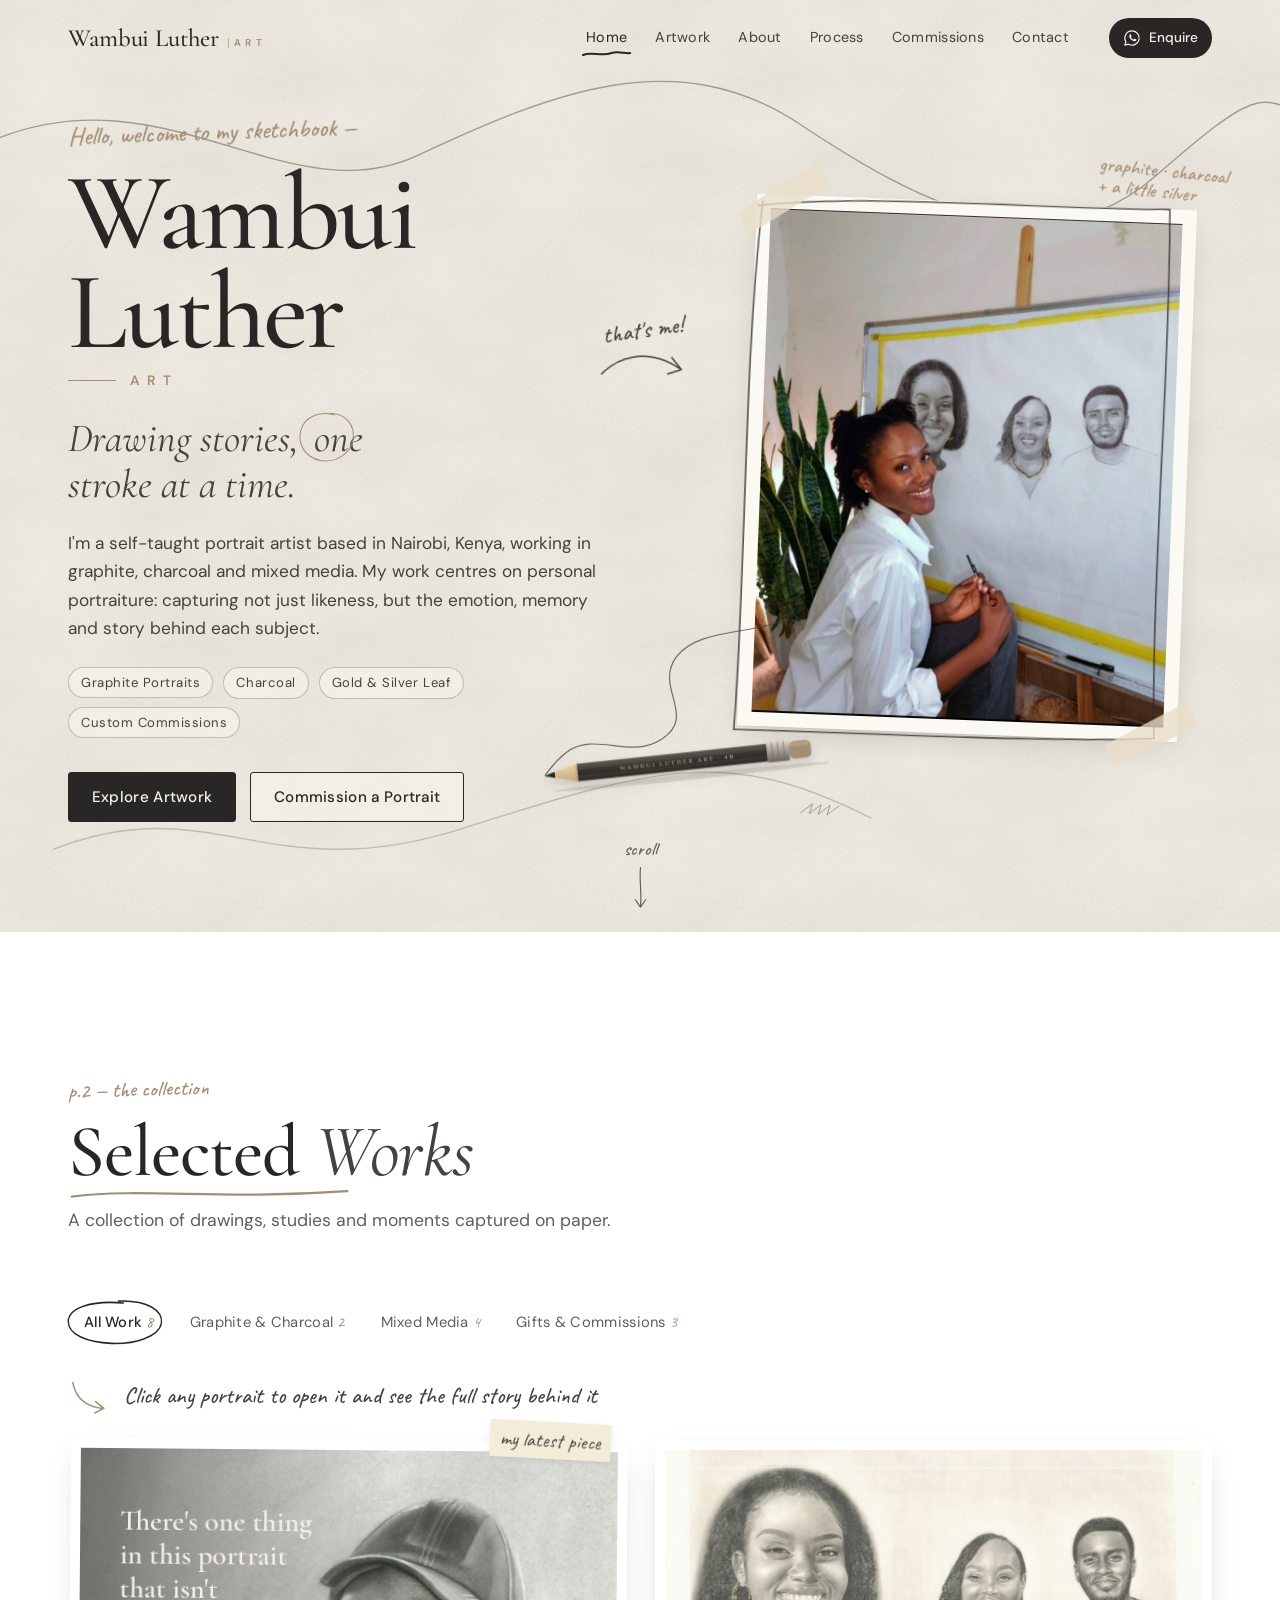
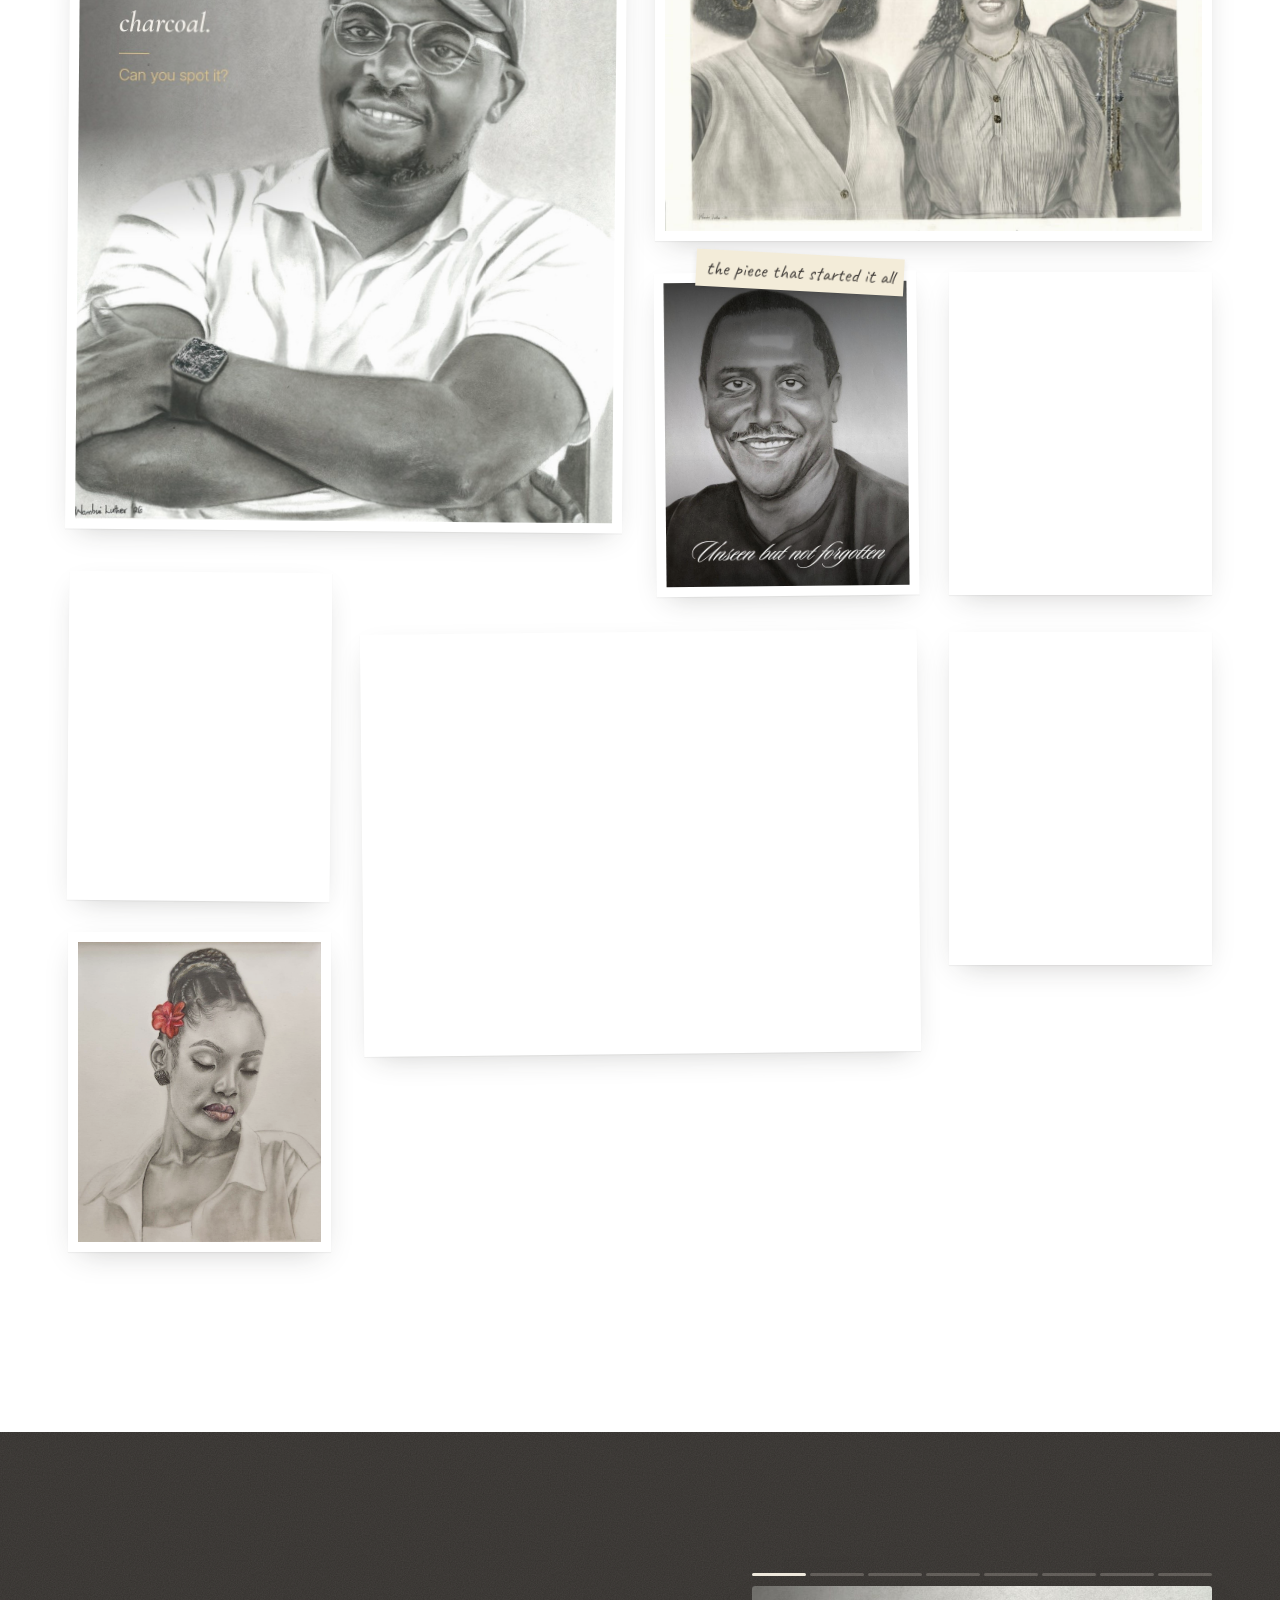
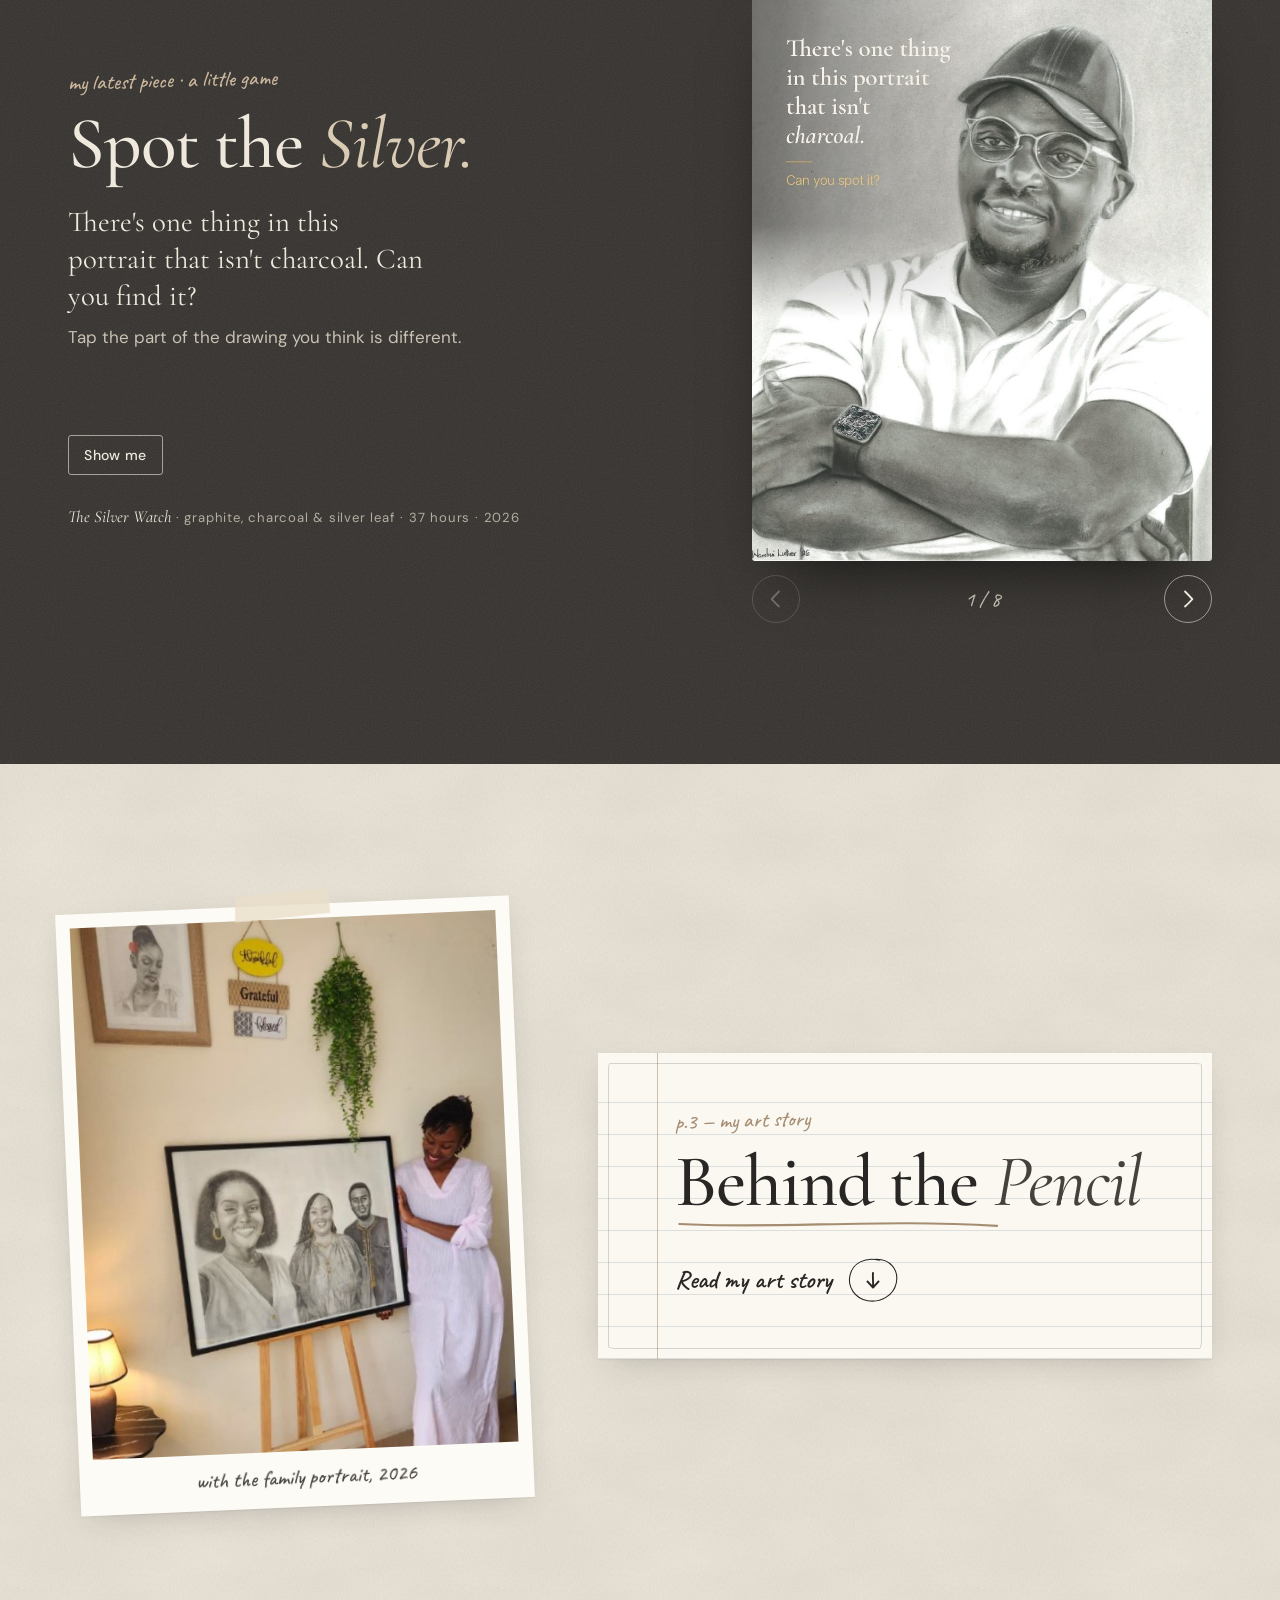
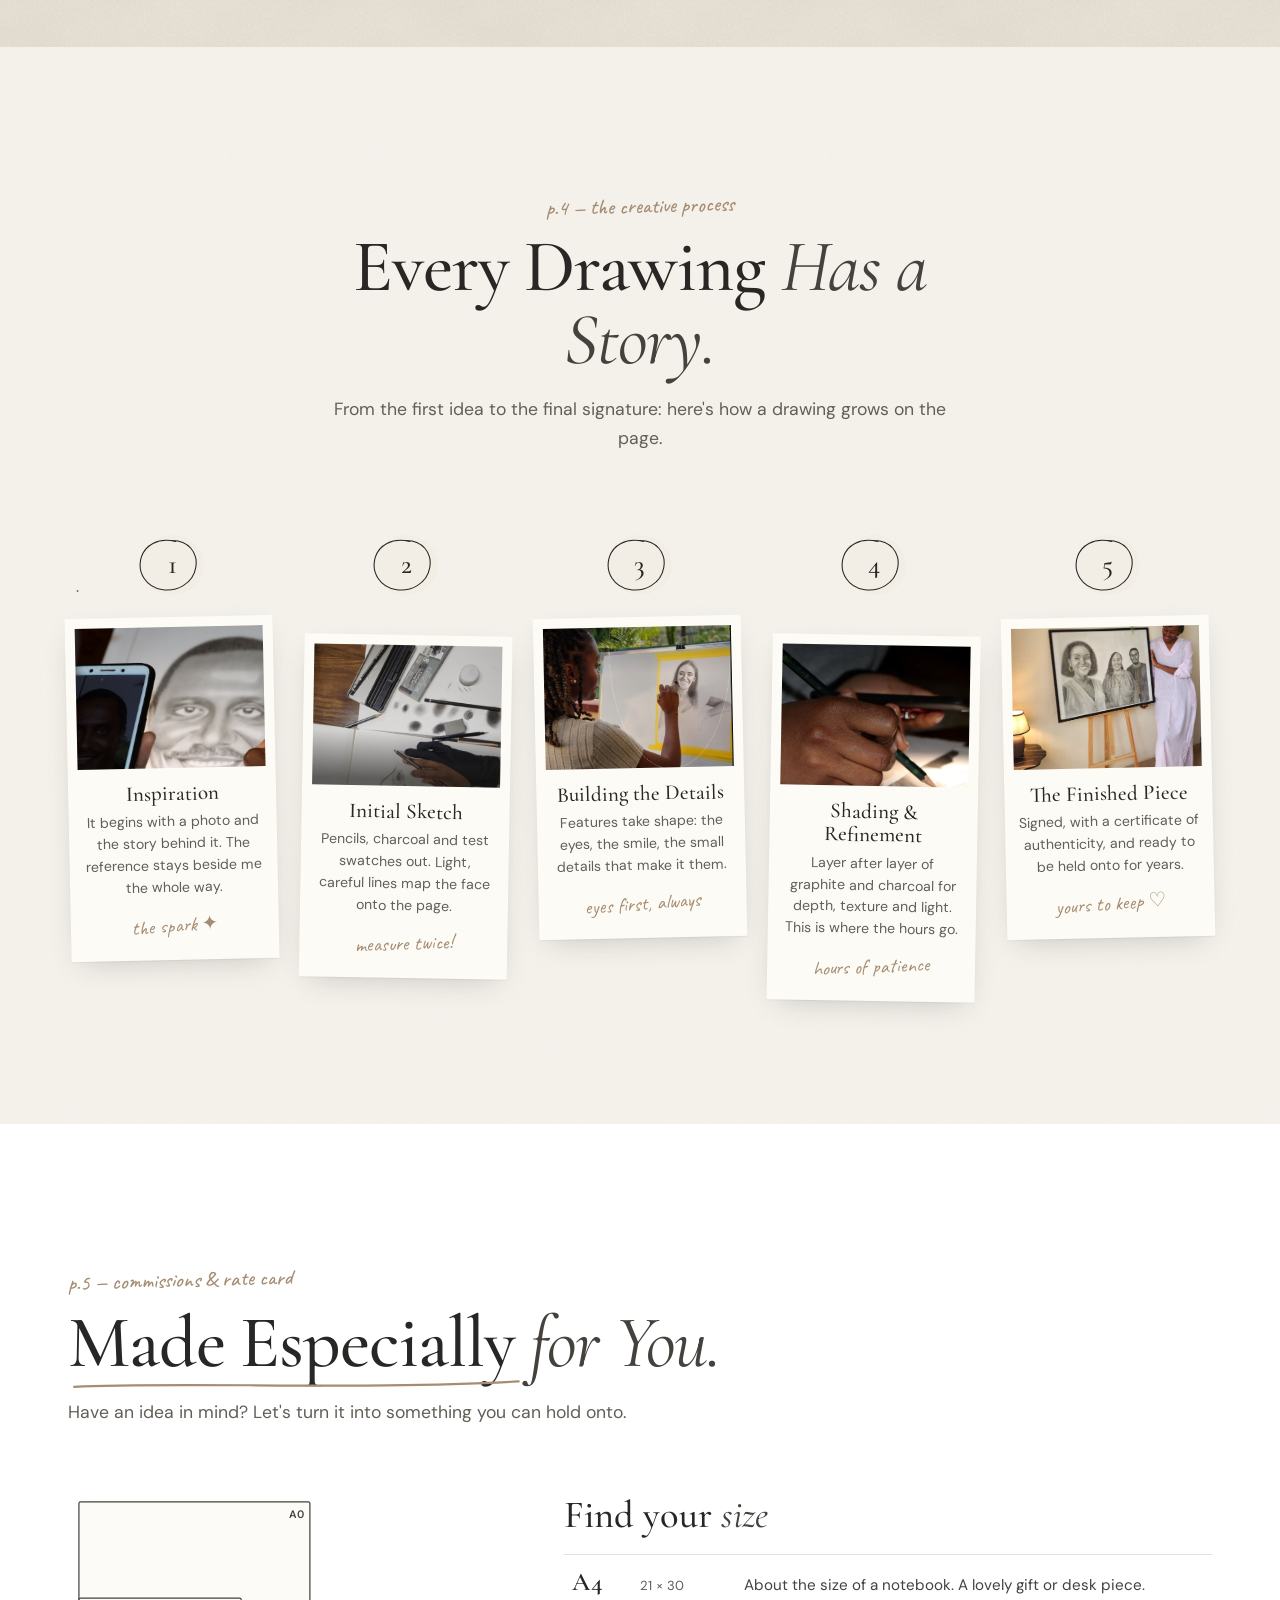
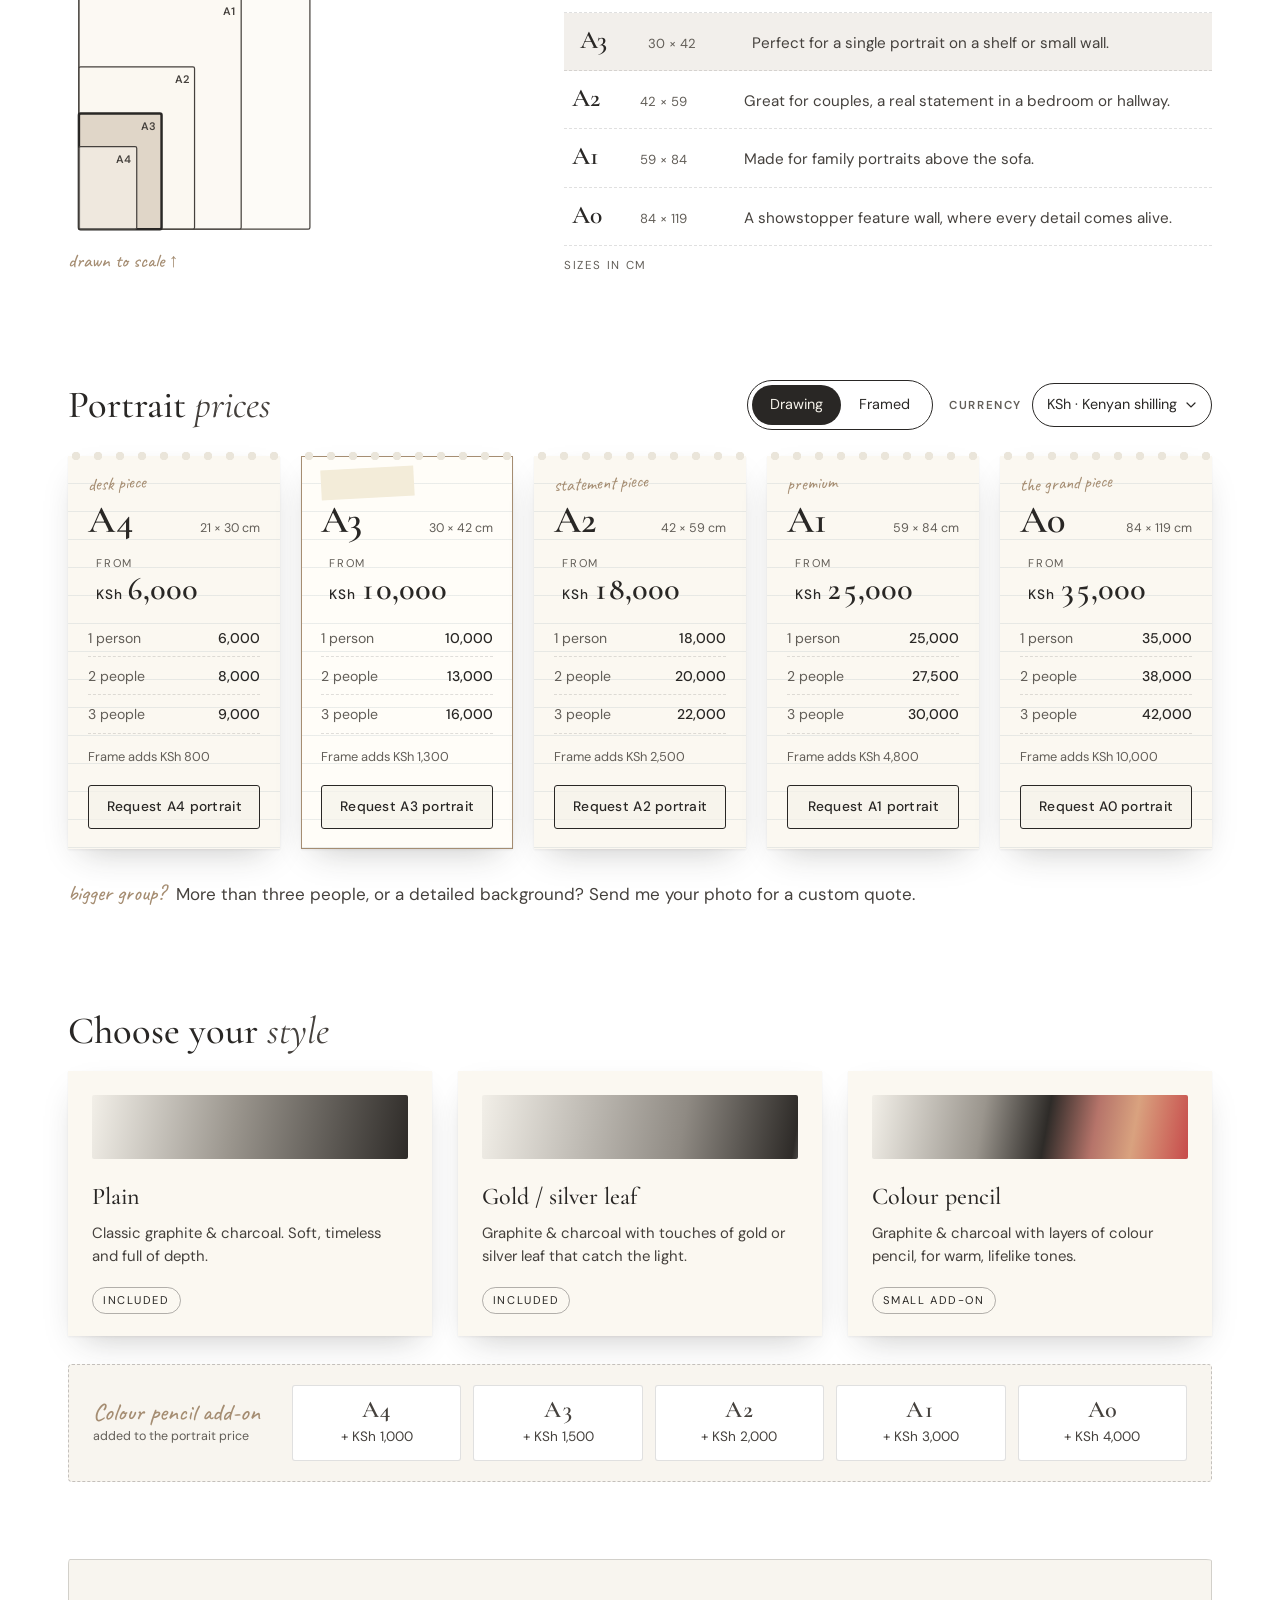
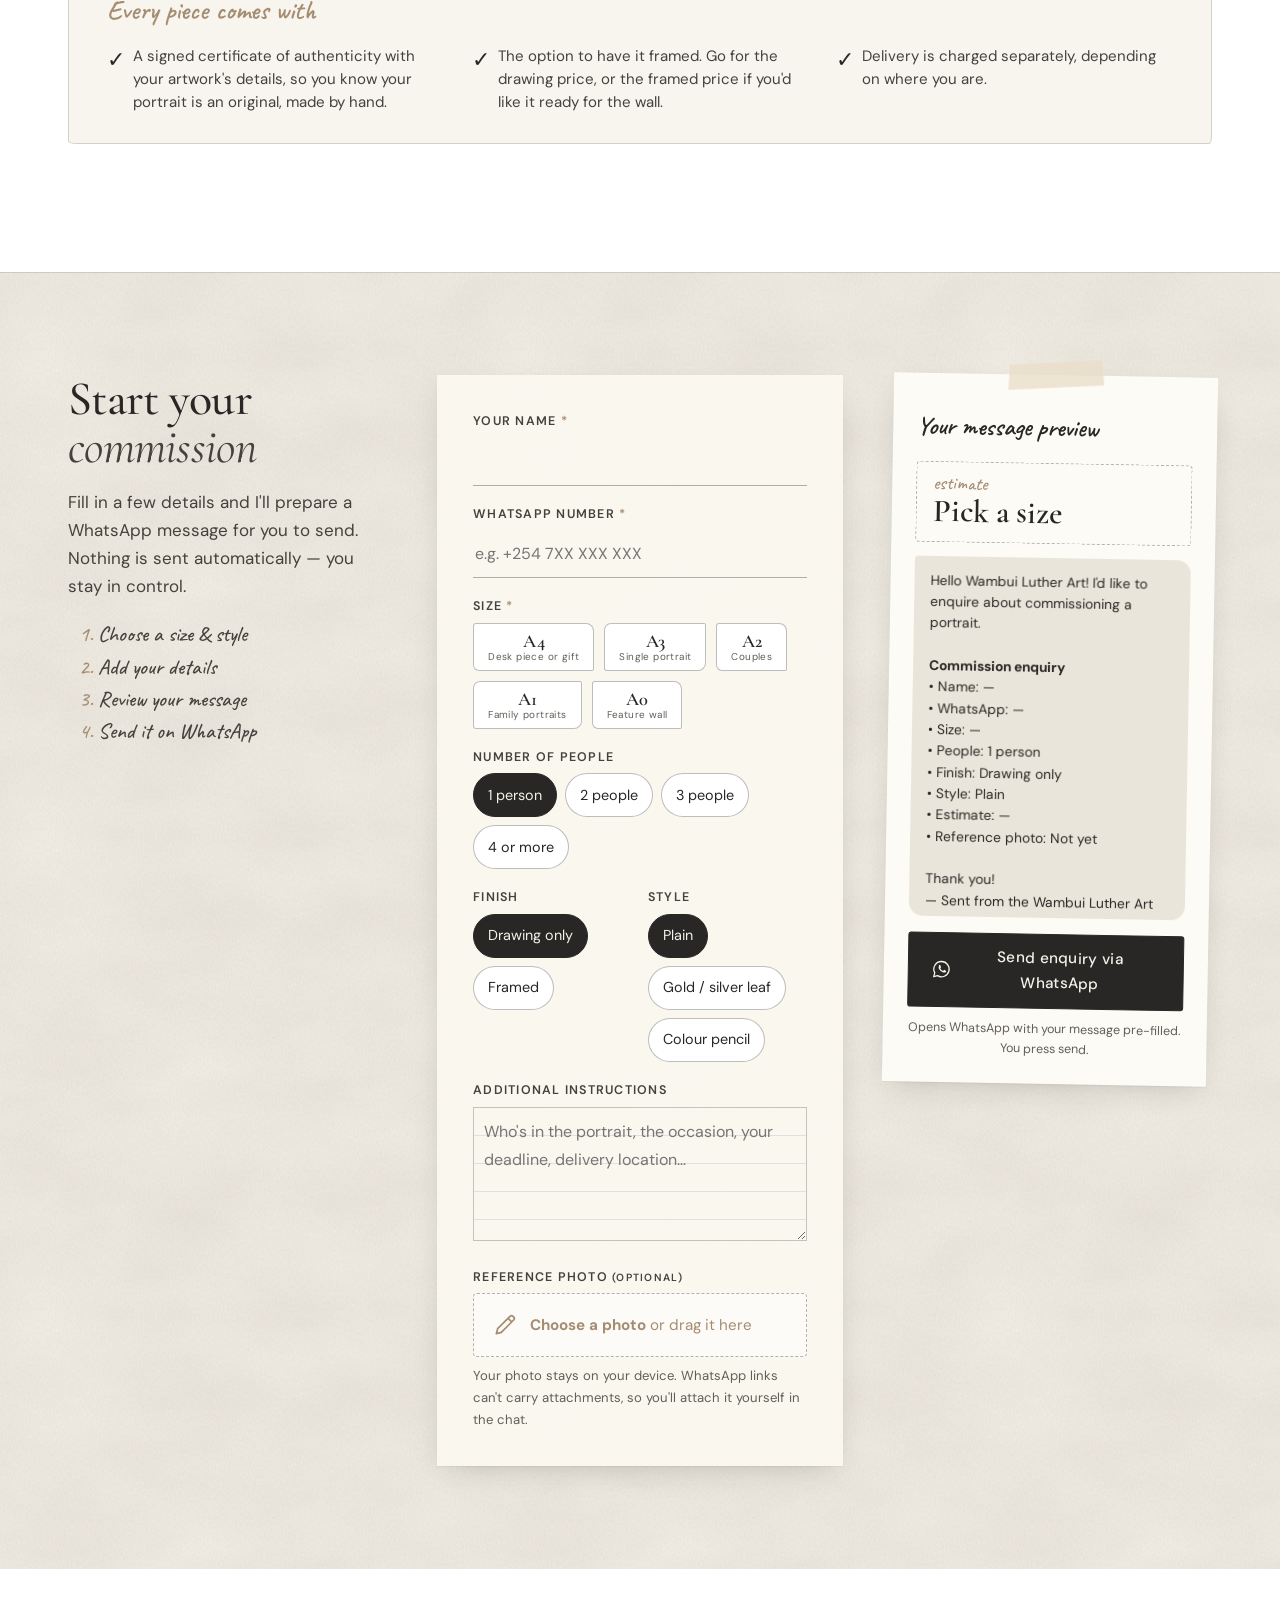
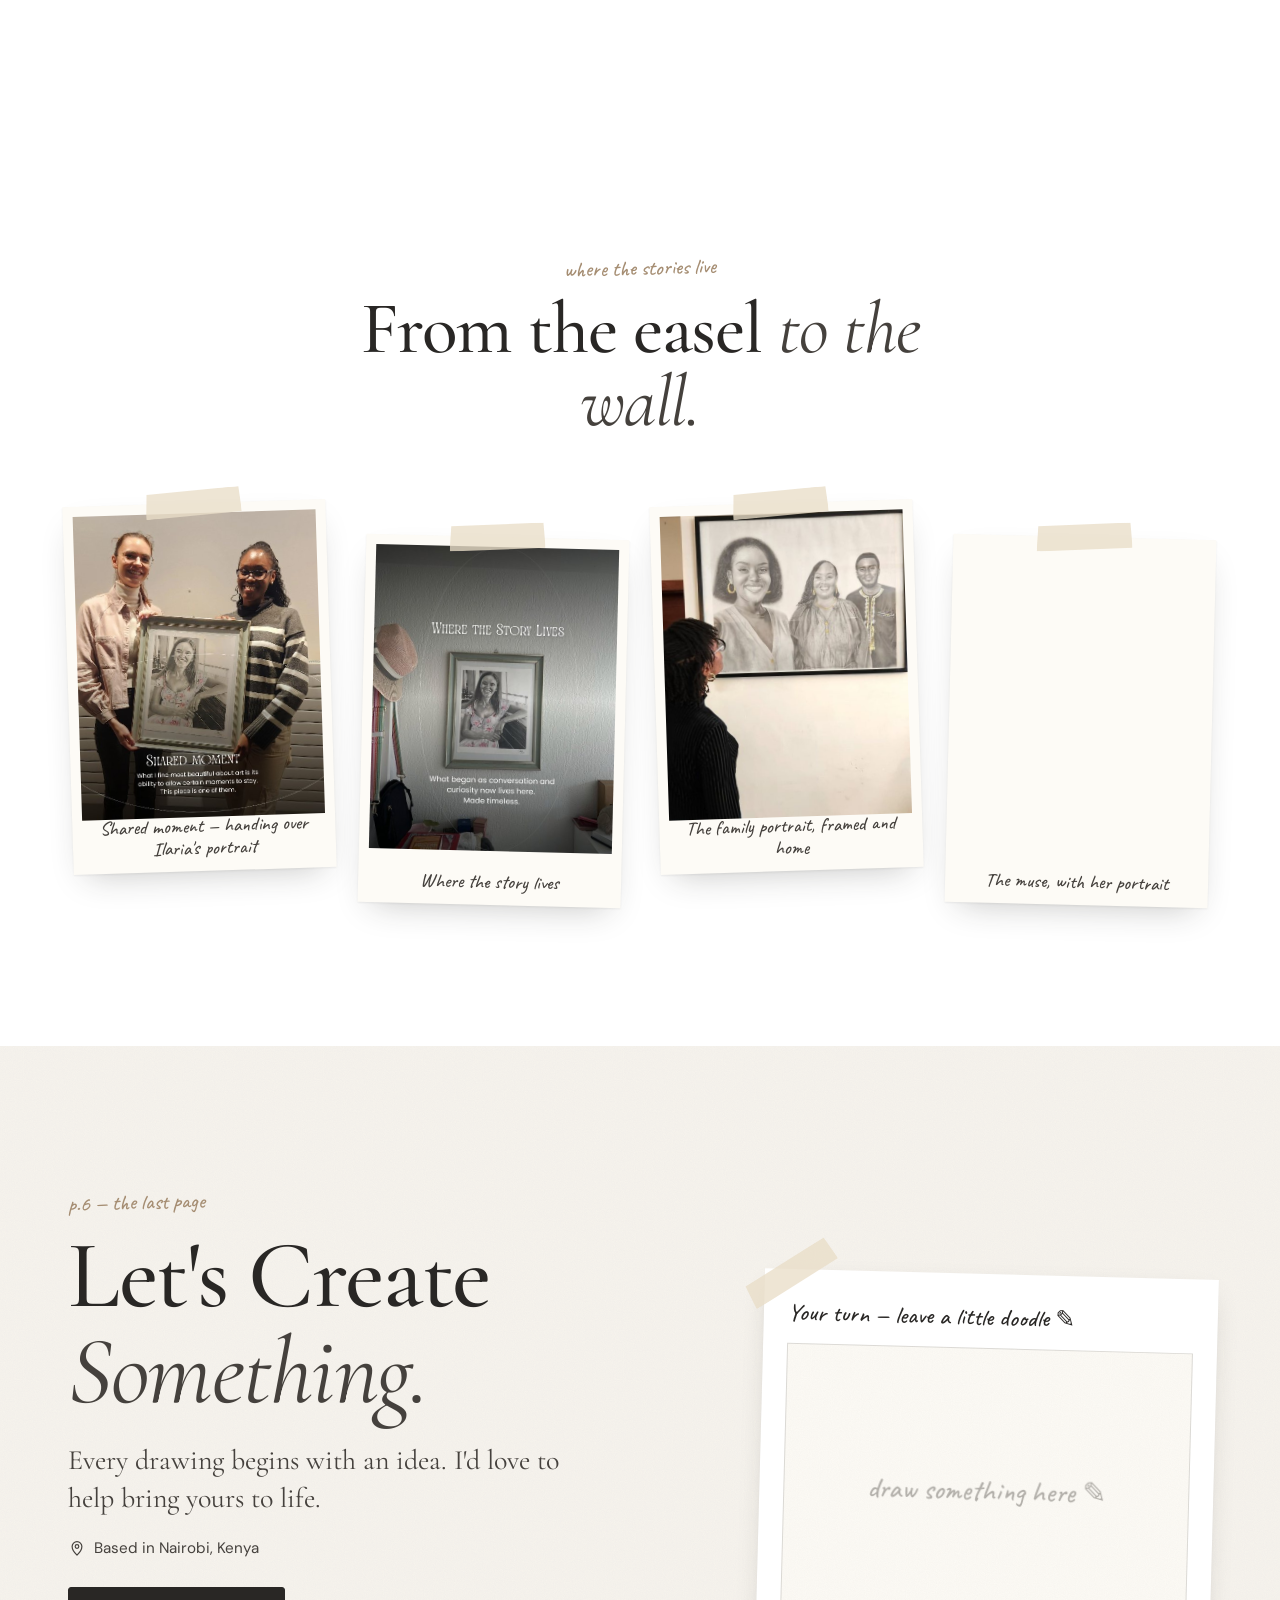
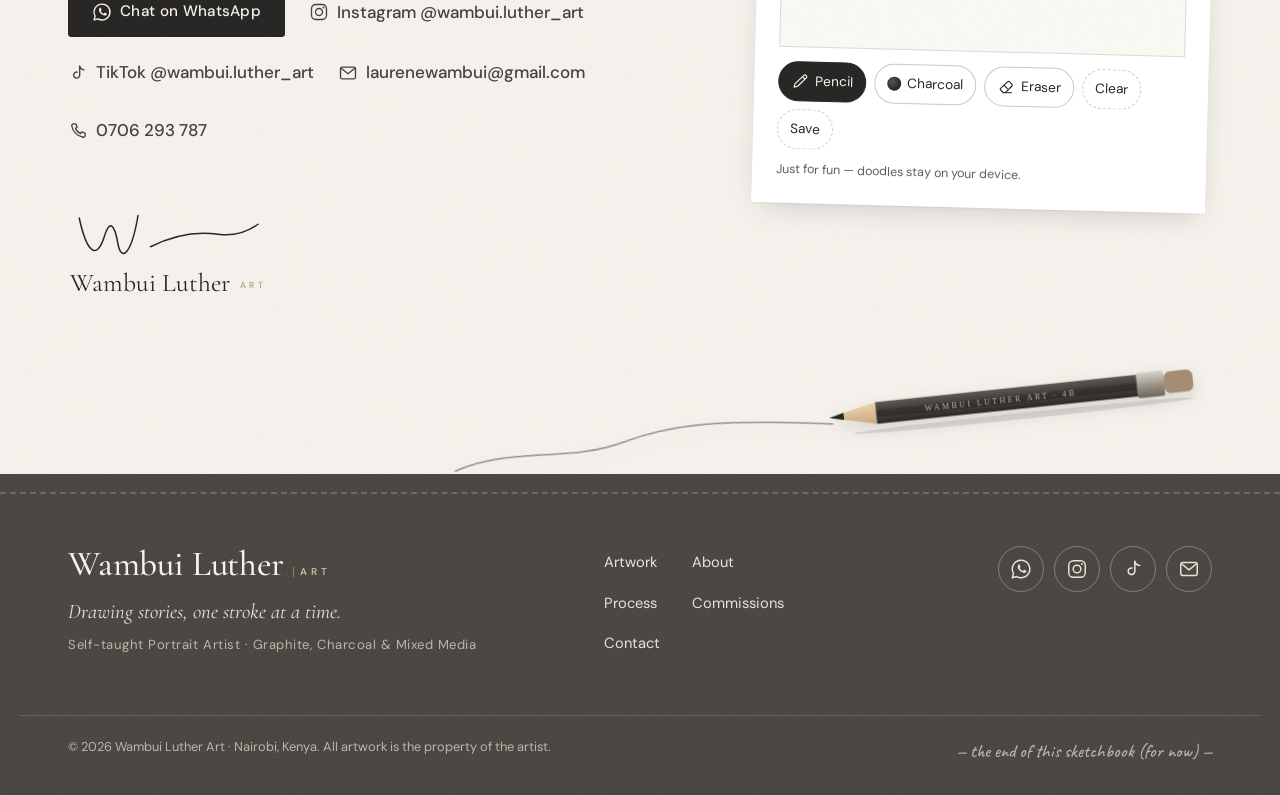
==== commit ad00298e: "Selected Works: click prompt and hover details - Add a handwritten prompt above the grid inviting vi" ====
--- a/index.html
+++ b/index.html
@@ -231,6 +231,10 @@
         </header>
 
         <div class="filters reveal" role="toolbar" aria-label="Filter artwork by category" id="gallery-filters"></div>
+        <p class="gallery-cta reveal">
+          <svg class="gallery-cta__arrow" viewBox="0 0 60 50" aria-hidden="true"><path d="M6 6 C10 26 22 38 46 40 M36 31 L47 40 L35 46"/></svg>
+          <span class="hand"><span class="cta-hover">Click</span><span class="cta-touch">Tap</span> any portrait to open it and see the full story behind it</span>
+        </p>
         <p class="sr-only" aria-live="polite" id="gallery-status"></p>
 
         <div class="gallery" id="gallery"></div>
--- a/css/styles.css
+++ b/css/styles.css
@@ -1074,13 +1074,43 @@
 
 /* ---------- Gallery: images only, details on click ---------- */
 .art { margin-bottom: clamp(18px, 2.4vw, 32px); }
-.art__view {
-  position: absolute; right: 18px; bottom: 18px; display: grid; place-items: center;
-  width: 40px; height: 40px; border-radius: 50%; background: rgba(255,255,255,.92); color: var(--graphite);
-  box-shadow: 0 4px 12px -4px rgba(0,0,0,.3);
-  opacity: 0; transform: scale(.8); transition: opacity .35s var(--ease), transform .35s var(--ease);
-}
-.art__button:hover .art__view, .art__button:focus-visible .art__view { opacity: 1; transform: none; }
+/* hover details: name, size, date + "View more" */
+.art__hover {
+  position: absolute; left: 10px; right: 10px; bottom: 10px; top: 10px;
+  display: flex; flex-direction: column; justify-content: flex-end; gap: 4px;
+  padding: 22px 20px 18px; color: #fff;
+  background: linear-gradient(to top, rgba(28,26,24,.86) 0%, rgba(28,26,24,.55) 28%, rgba(28,26,24,0) 58%);
+  opacity: 0; transition: opacity .4s var(--ease);
+}
+.art__hover > * { translate: 0 10px; transition: translate .45s var(--ease); }
+.art__hover-title { font-family: var(--f-serif); font-size: 1.45rem; font-weight: 500; line-height: 1.1; text-wrap: balance; }
+.art__hover-meta { font-size: .76rem; letter-spacing: .12em; text-transform: uppercase; color: rgba(255,255,255,.82); }
+.art__hover-cta {
+  display: inline-flex; align-items: center; gap: 8px; align-self: flex-start; margin-top: 10px;
+  padding: 7px 14px; border-radius: 30px; background: #fff; color: var(--graphite); font-size: .8rem; font-weight: 600; letter-spacing: .02em;
+}
+.art__button:hover .art__hover, .art__button:focus-visible .art__hover { opacity: 1; }
+.art__button:hover .art__hover > *, .art__button:focus-visible .art__hover > * { translate: 0 0; }
+.art__button:hover .art__hover-cta, .art__button:focus-visible .art__hover-cta { transition-delay: .05s; }
+.art__tap { display: none; }
+
+/* prompt above the grid */
+.gallery-cta { display: flex; align-items: flex-end; gap: 10px; margin: -14px 0 30px; color: var(--charcoal); }
+.gallery-cta .hand { font-size: 1.45rem; line-height: 1.2; }
+.gallery-cta__arrow { flex: none; width: 46px; height: 38px; overflow: visible; translate: 0 6px; animation: cta-nudge 2.4s ease-in-out infinite; }
+.gallery-cta__arrow path { fill: none; stroke: var(--brown); stroke-width: 2; stroke-linecap: round; stroke-linejoin: round; }
+@keyframes cta-nudge { 0%, 100% { transform: translate(0, 0); } 50% { transform: translate(3px, 4px); } }
+.cta-touch { display: none; }
+@media (hover: none) {
+  .cta-hover { display: none; }
+  .cta-touch { display: inline; }
+  .art__hover { display: none; }
+  .art__tap {
+    position: absolute; right: 16px; bottom: 16px; display: grid; place-items: center;
+    width: 34px; height: 34px; border-radius: 50%; background: rgba(255,255,255,.92); color: var(--graphite);
+    box-shadow: 0 3px 10px -3px rgba(0,0,0,.35);
+  }
+}
 .art__button:hover img, .art__button:focus-visible img { transform: scale(1.03); }
 
 /* ---------- Currency picker ---------- */
--- a/css/responsive.css
+++ b/css/responsive.css
@@ -193,7 +193,10 @@
 /* ---------- v3 ---------- */
 @media (max-width: 640px) {
   .art { margin-bottom: 14px; }
-  .art__view { display: none; }
+  .gallery-cta { margin: -6px 0 22px; }
+  .gallery-cta .hand { font-size: 1.25rem; }
+  .gallery-cta__arrow { width: 36px; height: 30px; }
+  .art__tap { right: 12px; bottom: 12px; width: 30px; height: 30px; }
   .price-head { gap: 12px; }
   .price-head .sizes__title { width: 100%; }
   .addons { padding: 18px 16px; }
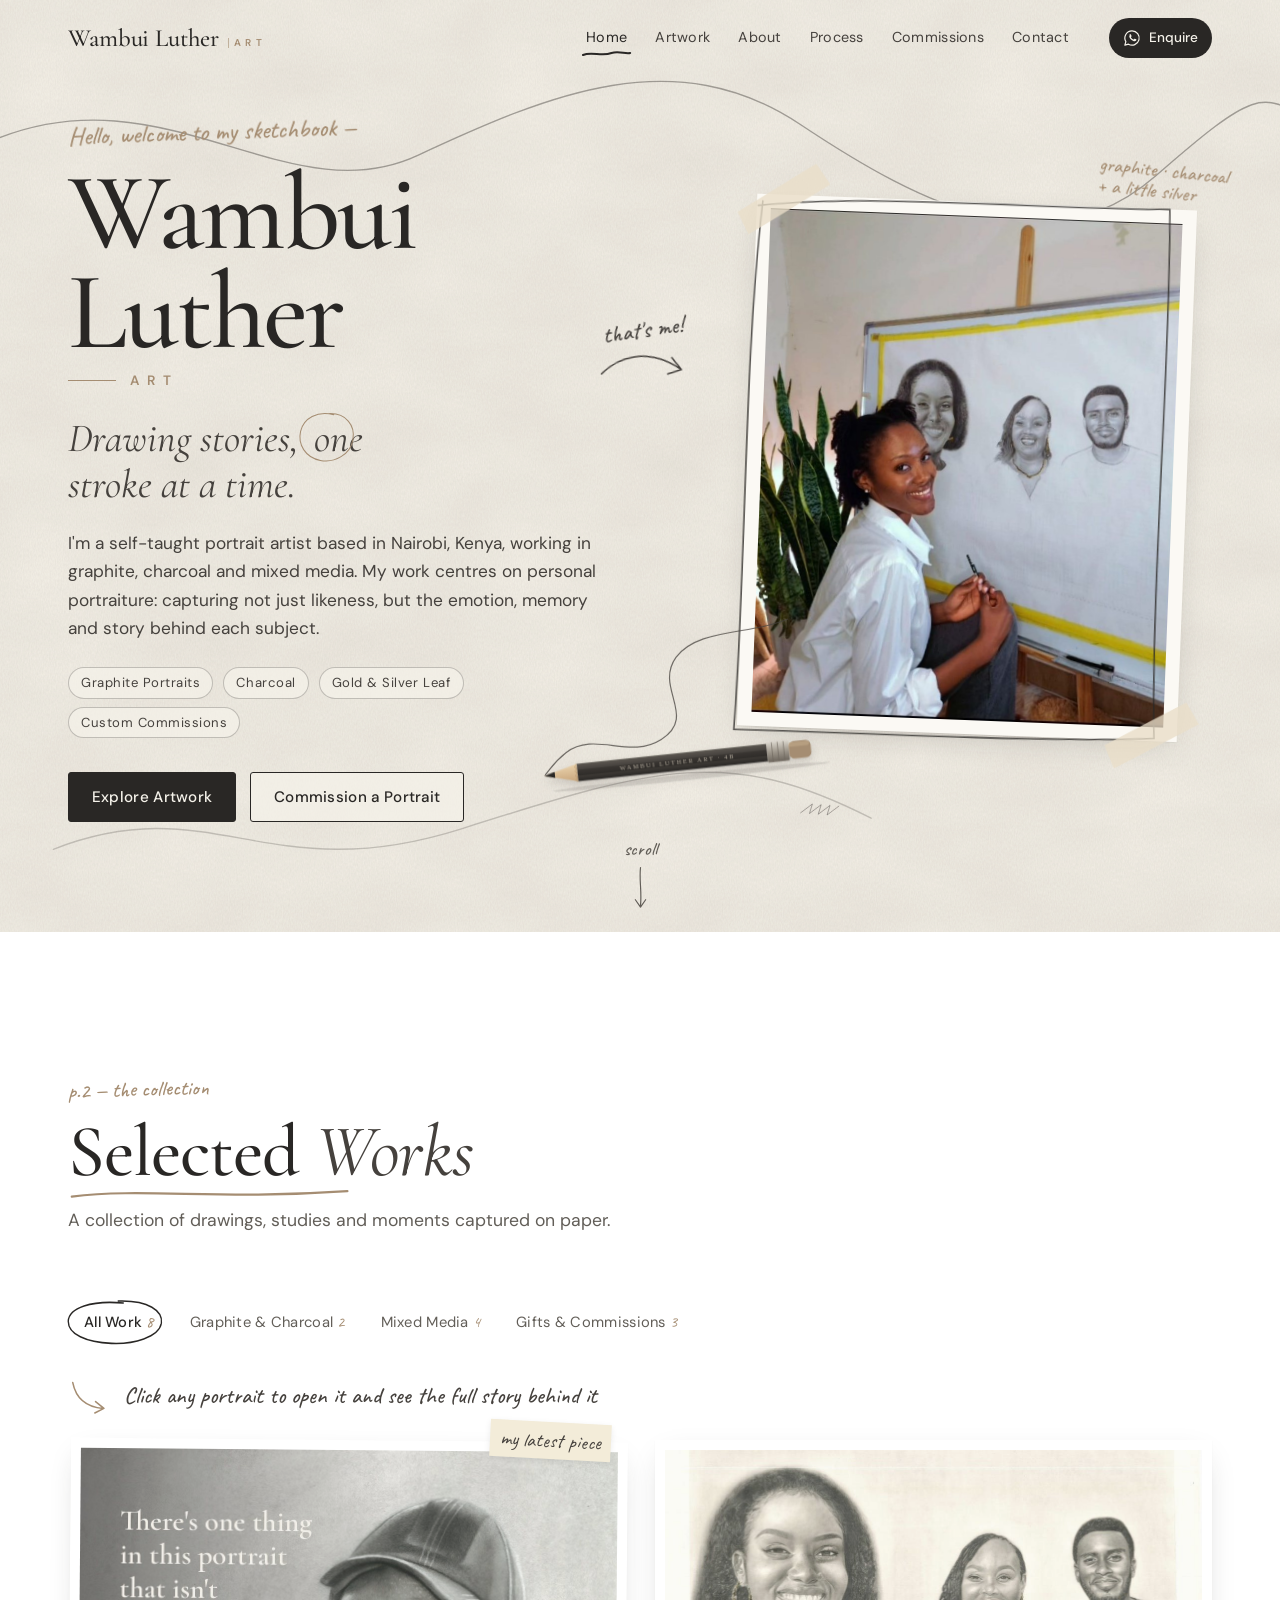
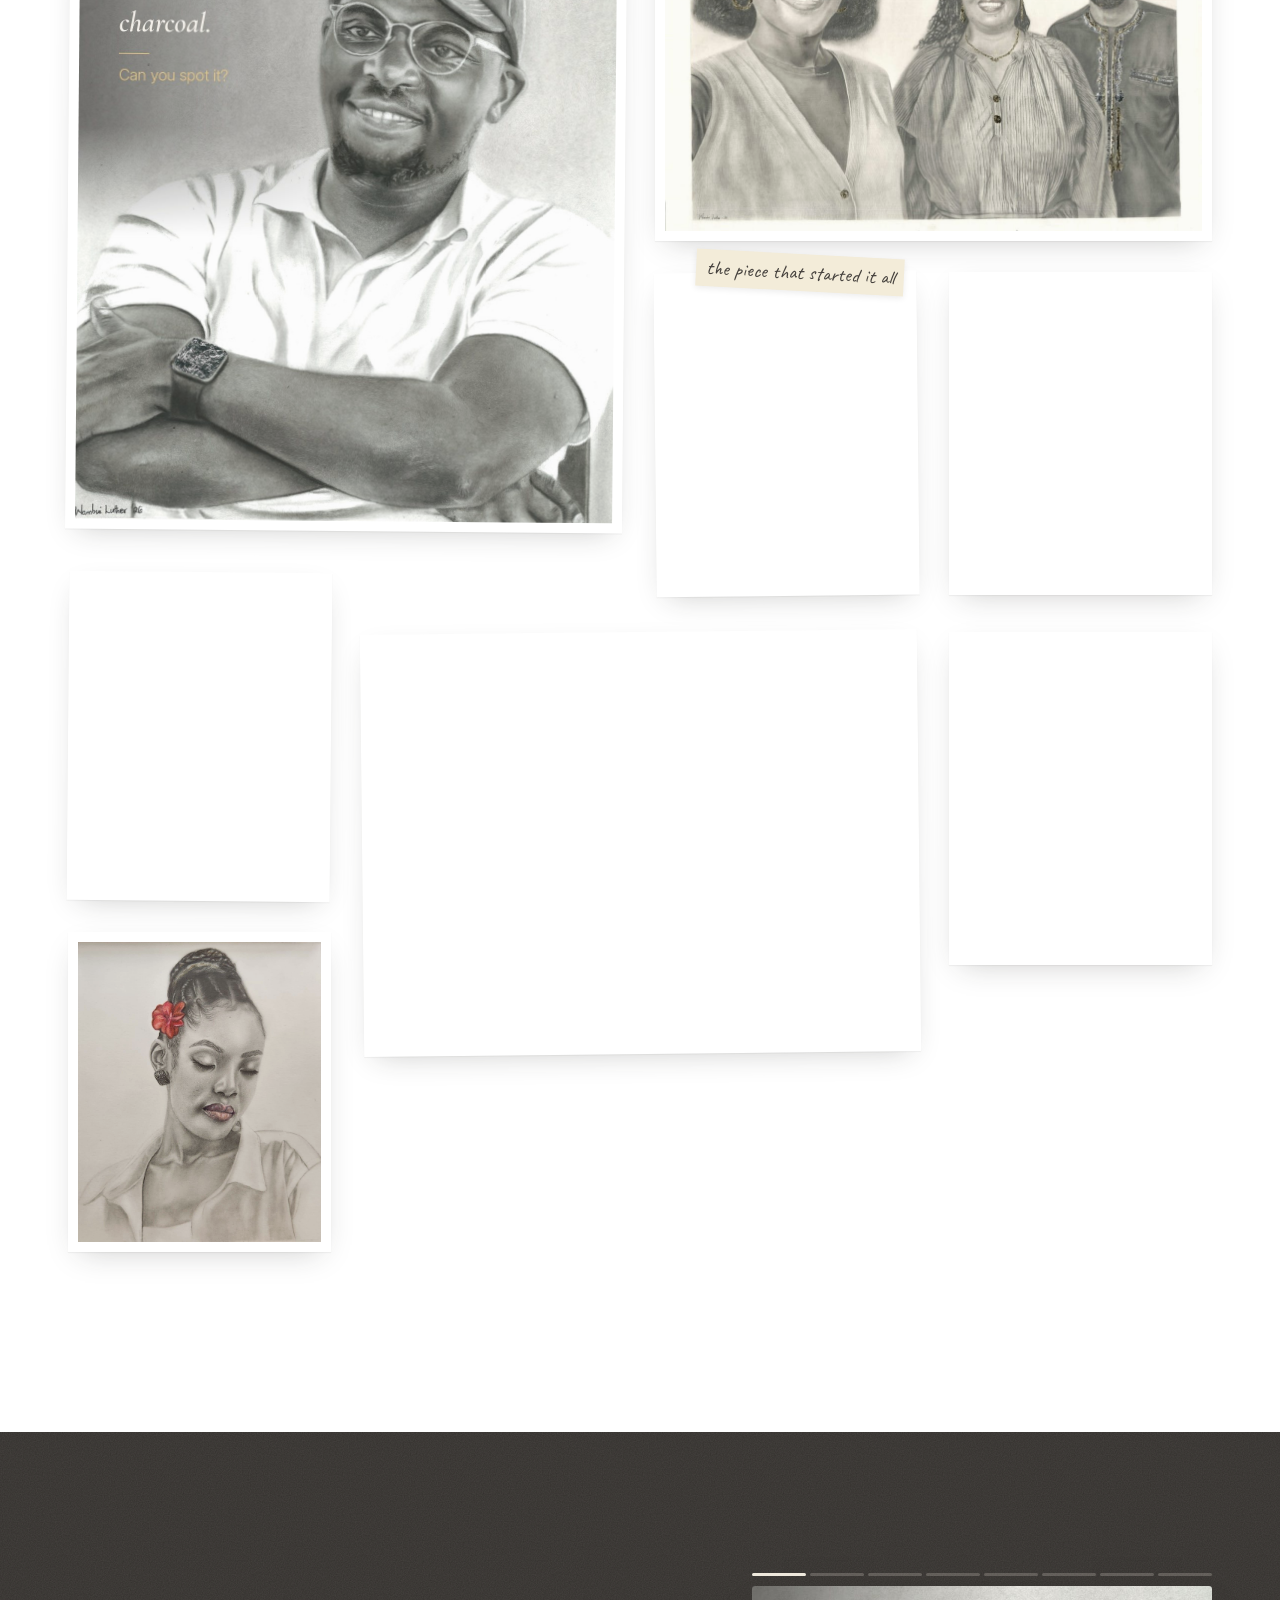
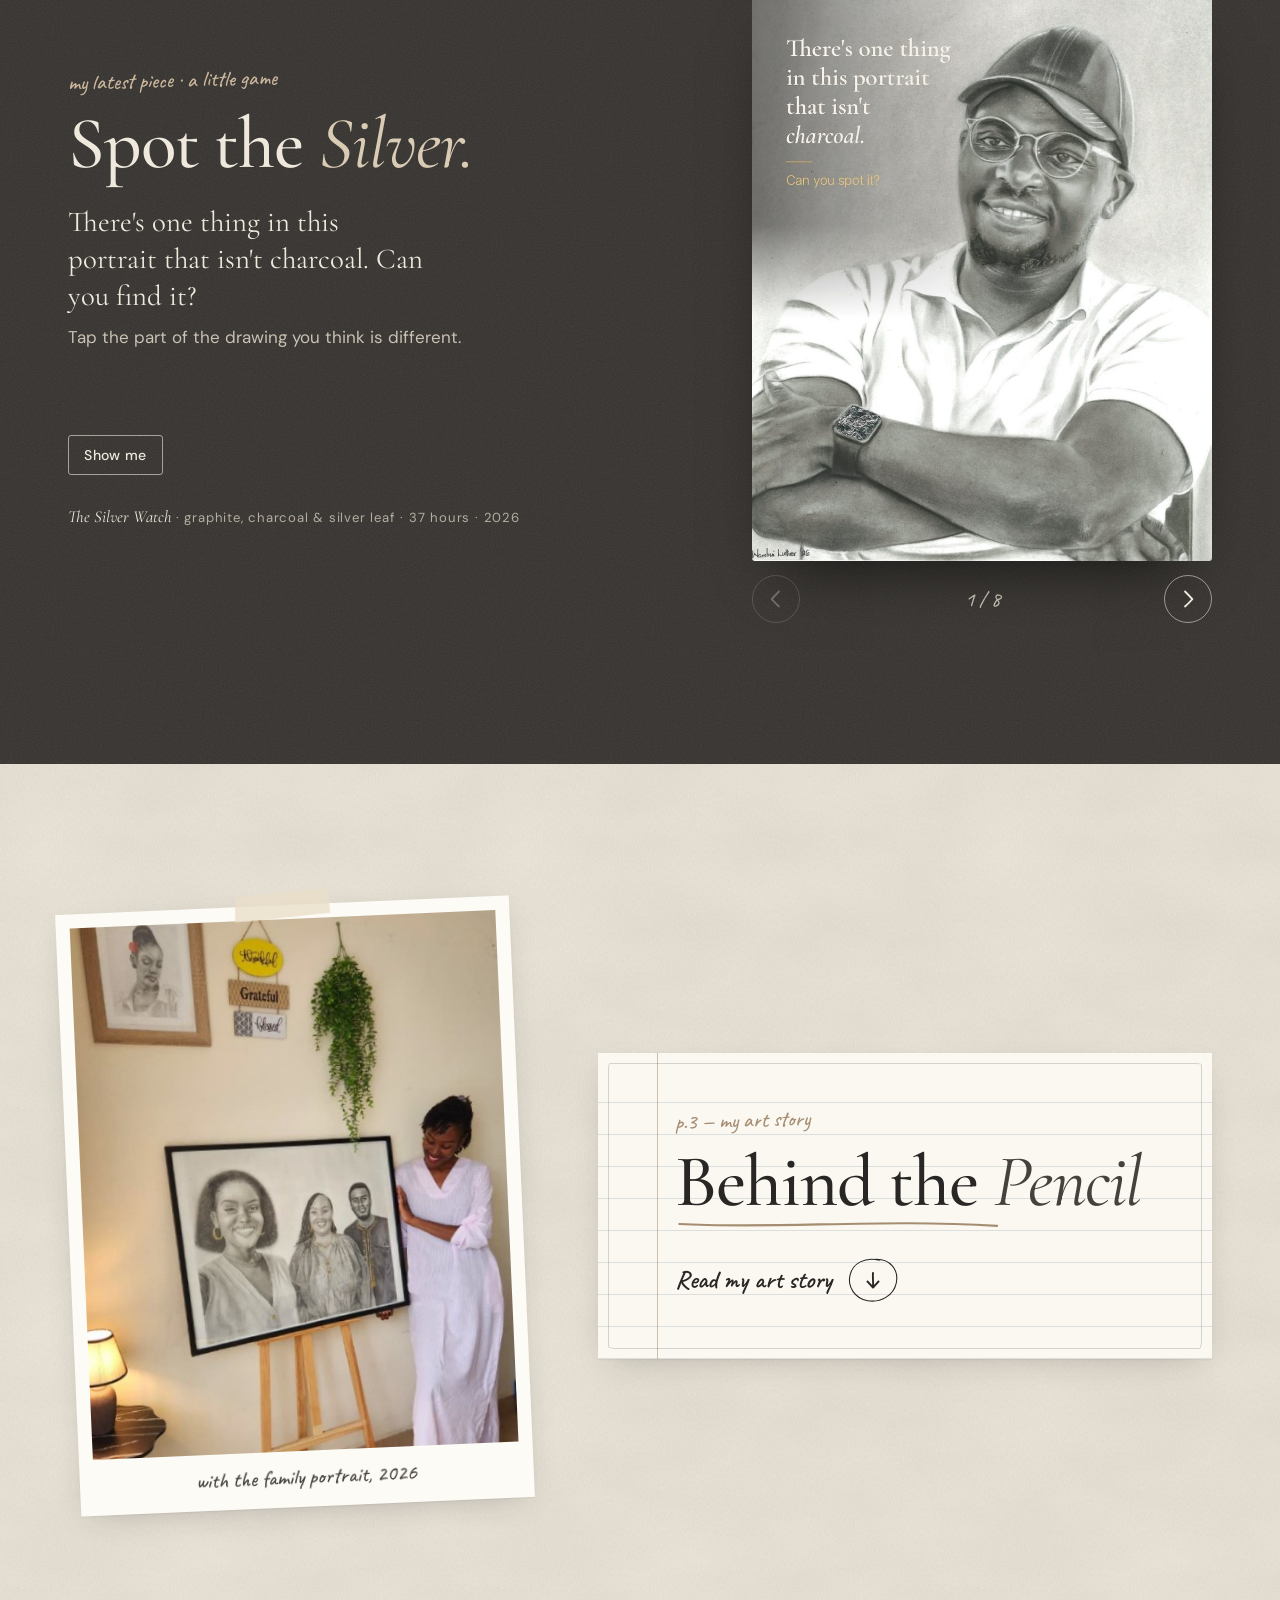
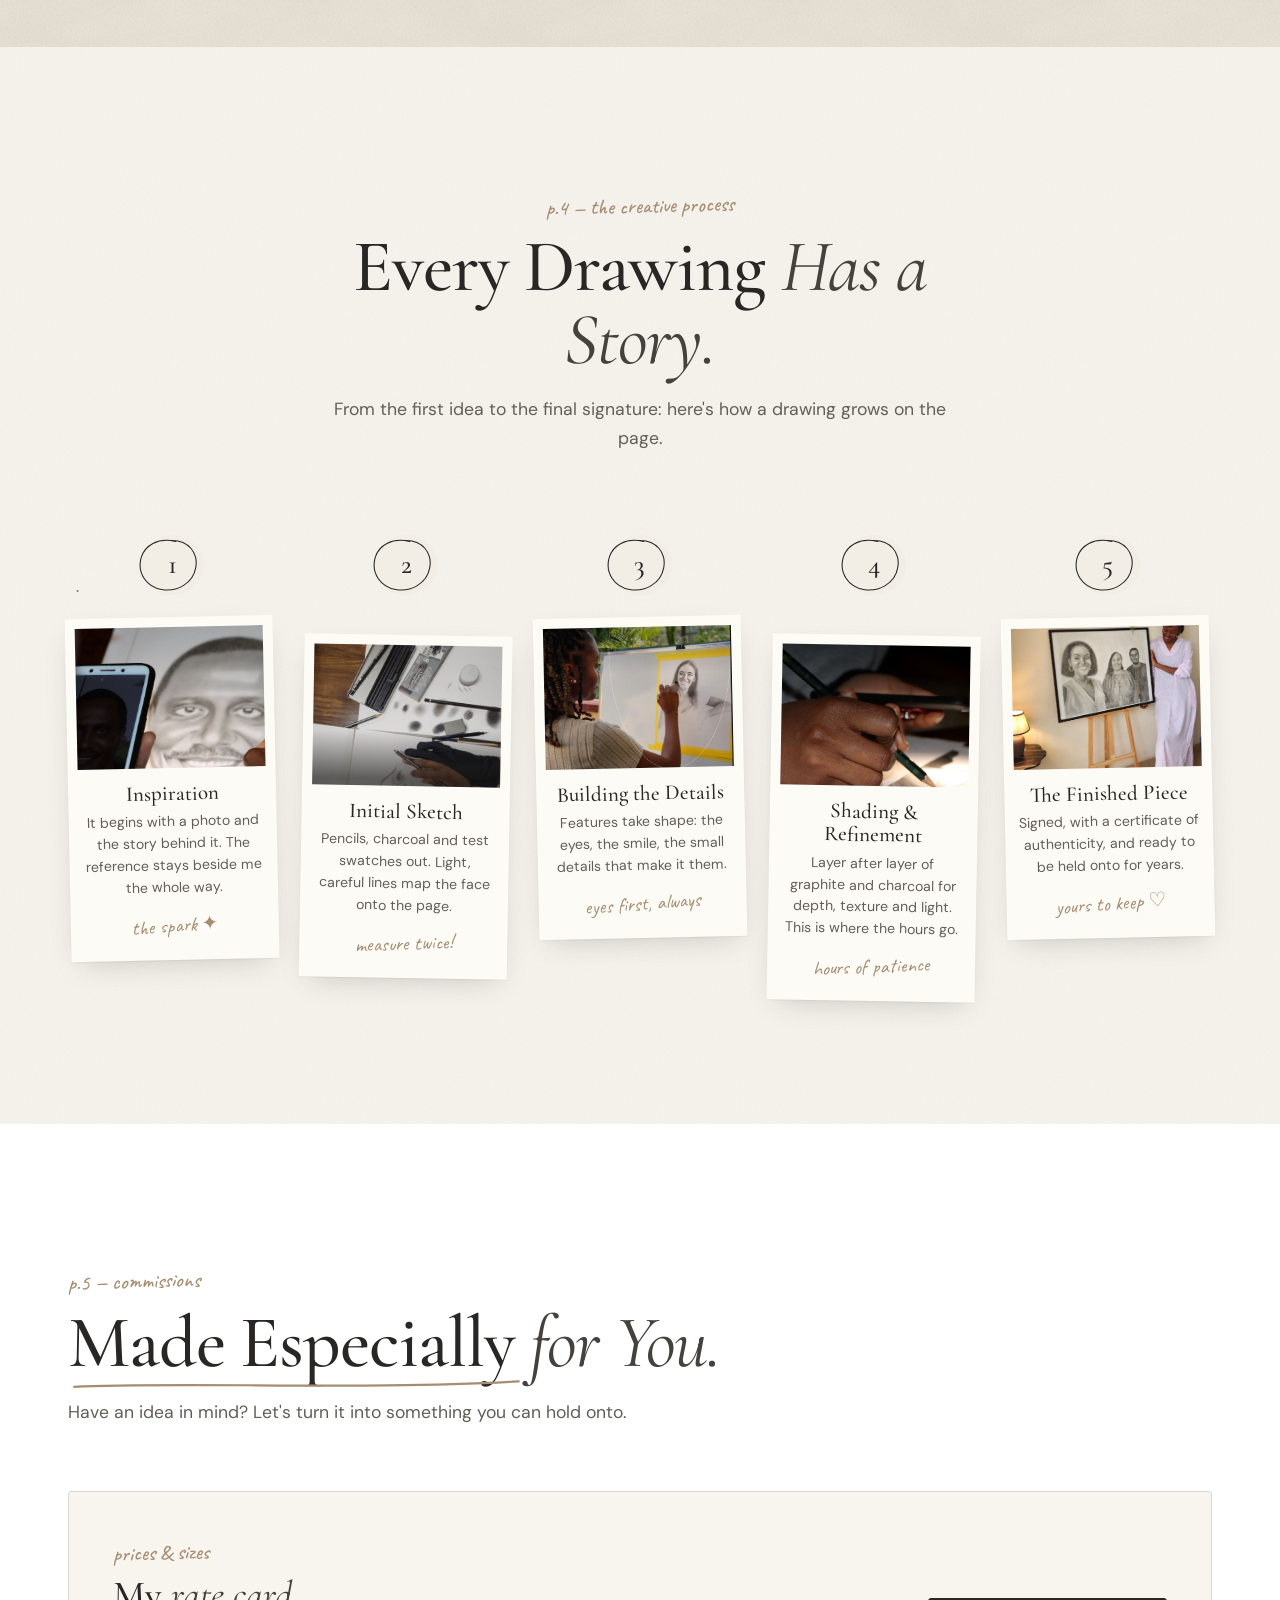
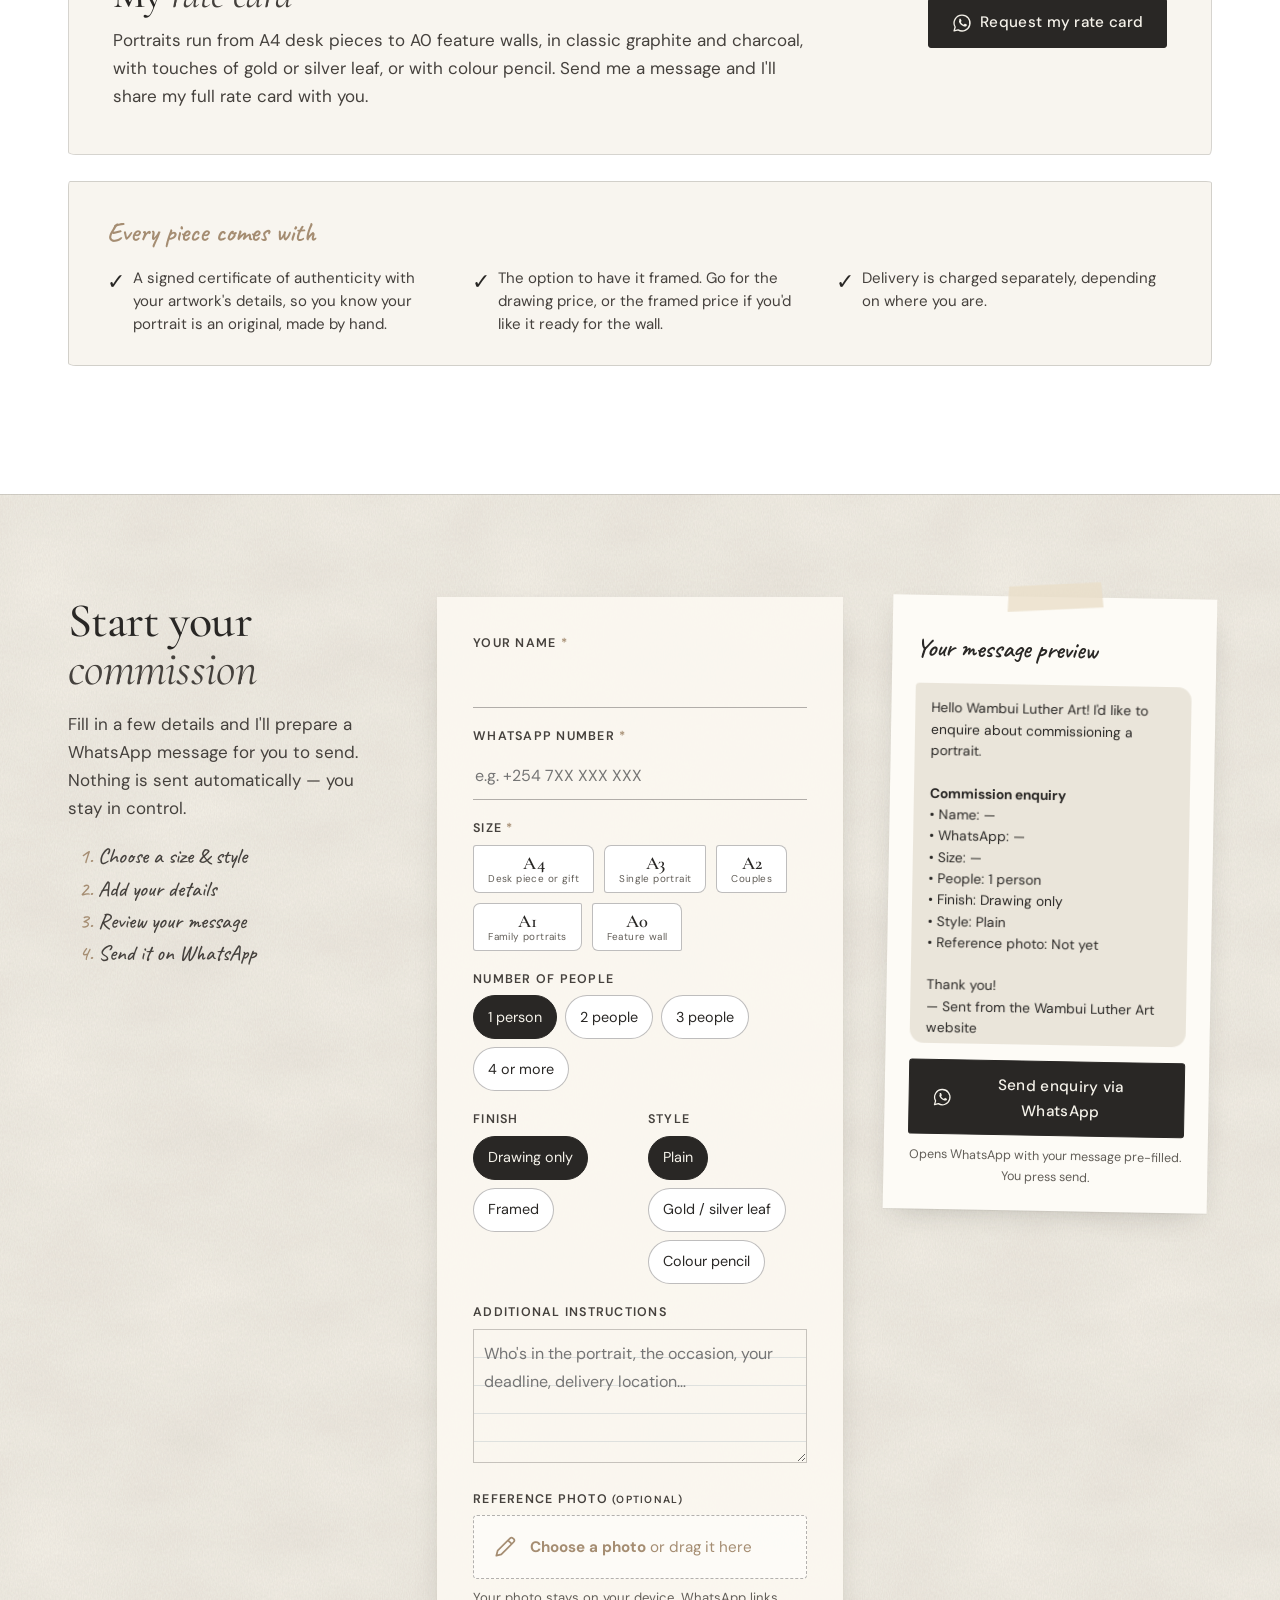
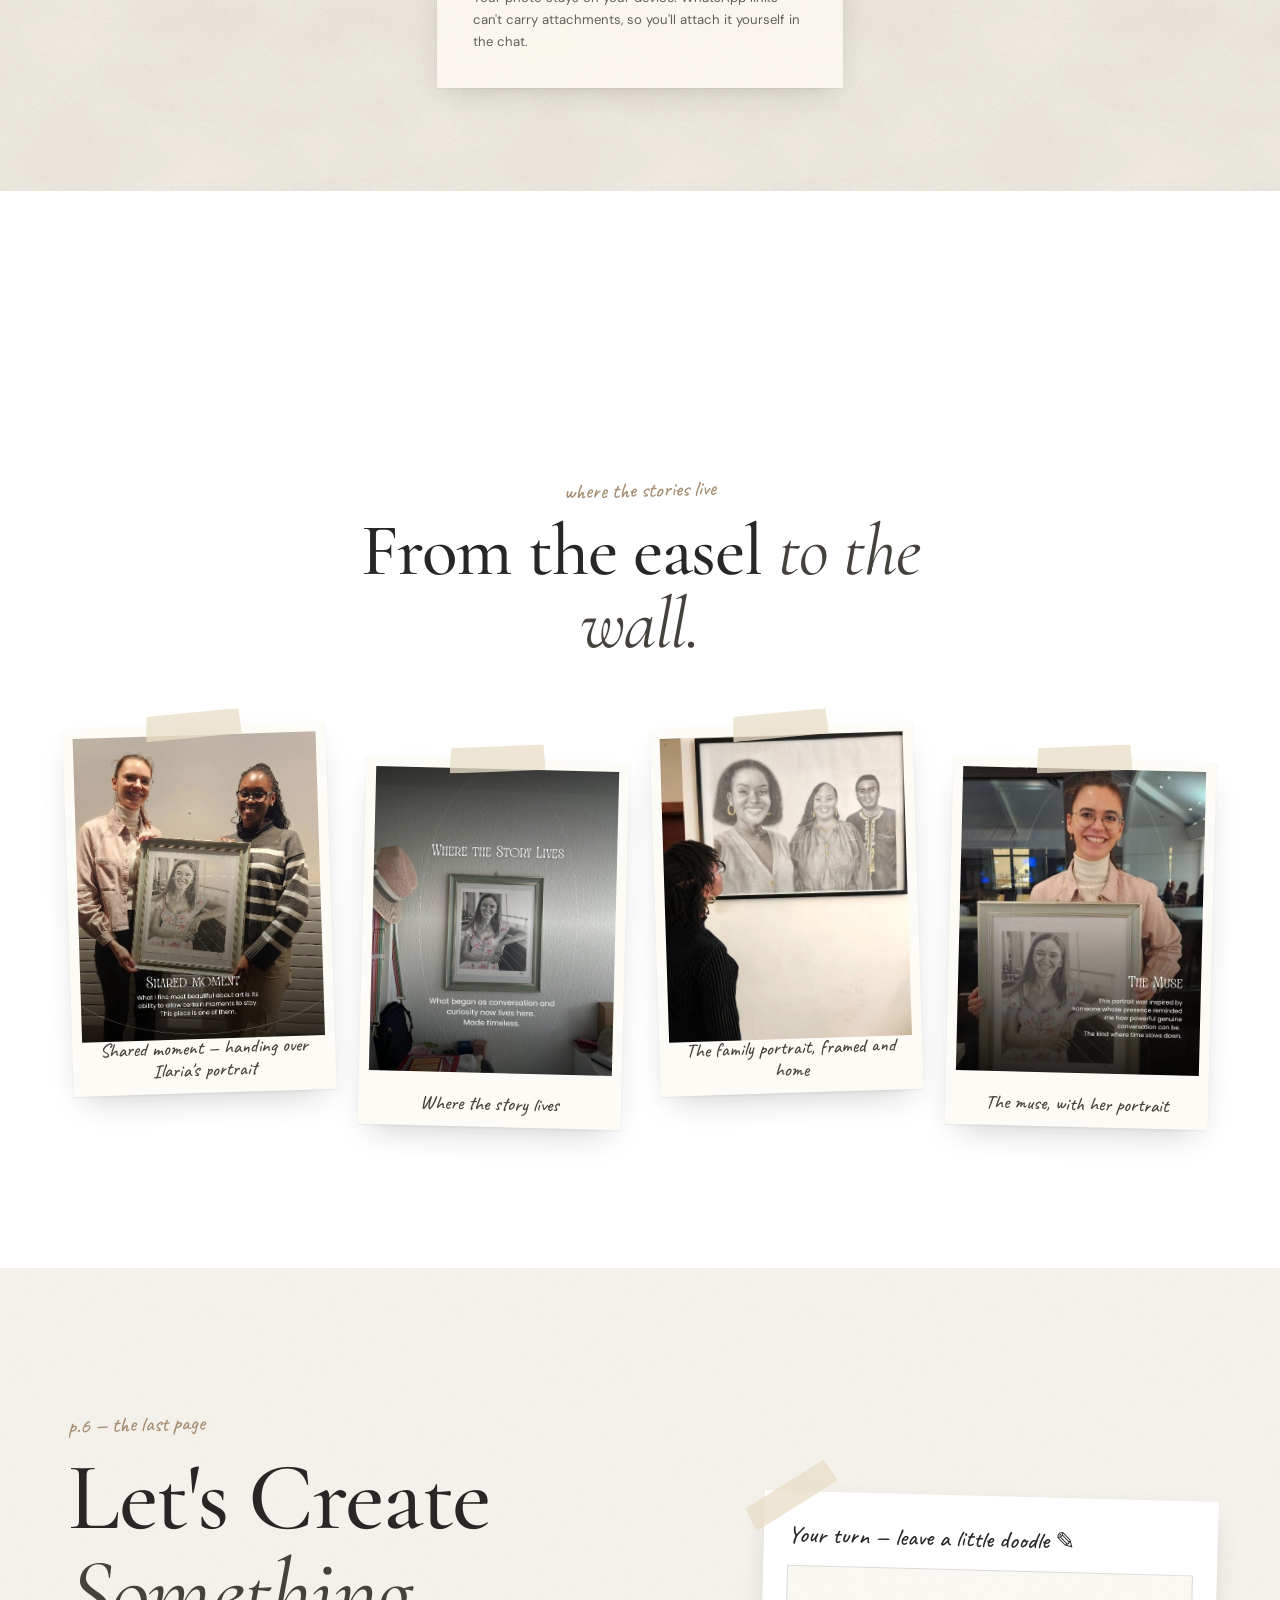
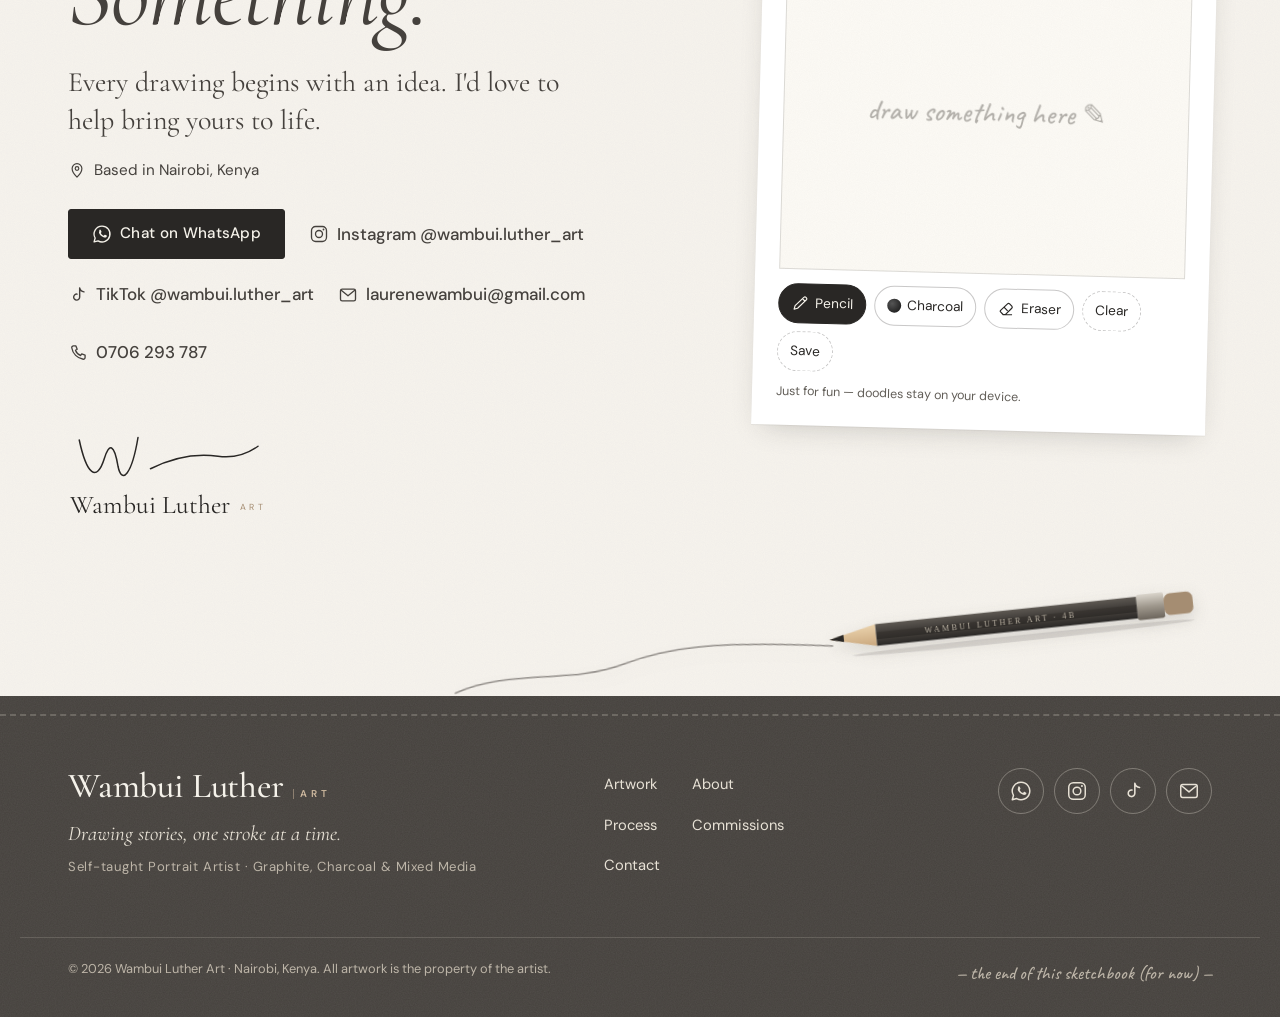
==== commit e582f55d: "Phone viewer layout, cleaner gallery, rate card on request - Phone viewer rebuilt: image sits below " ====
--- a/index.html
+++ b/index.html
@@ -386,46 +386,22 @@
     <section class="section commissions paper-white" id="commissions" aria-labelledby="commissions-title">
       <div class="container">
         <header class="section-head reveal">
-          <p class="hand section-head__kicker">p.5 — commissions &amp; rate card</p>
+          <p class="hand section-head__kicker">p.5 — commissions</p>
           <h2 class="section-title" id="commissions-title">Made Especially <em>for You.</em>
             <svg class="underline-sketch" viewBox="0 0 300 20" preserveAspectRatio="none" aria-hidden="true"><path class="draw" d="M4 12 C70 6 200 16 296 6"/></svg>
           </h2>
           <p class="section-sub">Have an idea in mind? Let's turn it into something you can hold onto.</p>
         </header>
 
-        <!-- Find your size: drawn to scale -->
-        <div class="sizes reveal" id="sizes">
-          <div class="sizes__scale">
-            <svg id="size-scale" viewBox="0 0 132 128" role="img" aria-label="Paper sizes A4 to A0 drawn to scale, nested inside one another"></svg>
-            <p class="hand sizes__hint">drawn to scale ↑</p>
-          </div>
-          <div class="sizes__list">
-            <h3 class="sizes__title">Find your <em>size</em></h3>
-            <ul id="size-list" class="sizes__items"></ul>
-            <p class="sizes__unit">Sizes in cm</p>
-          </div>
-        </div>
-
-        <!-- Price cards -->
-        <div class="price-head reveal">
-          <h3 class="sizes__title">Portrait <em>prices</em></h3>
-          <div class="finish-toggle" role="group" aria-label="Show prices for">
-            <button type="button" class="finish-toggle__btn is-active" data-finish="drawing" aria-pressed="true">Drawing</button>
-            <button type="button" class="finish-toggle__btn" data-finish="framed" aria-pressed="false">Framed</button>
-          </div>
-          <div class="currency-pick">
-            <label for="currency-select" class="currency-pick__label">Currency</label>
-            <select id="currency-select"></select>
-          </div>
-        </div>
-        <p class="currency-note" id="currency-note" hidden></p>
-        <div class="price-cards" id="price-cards"></div>
-        <p class="custom-quote reveal"><span class="hand">bigger group?</span> <span id="custom-quote"></span></p>
-
-        <!-- Styles -->
-        <h3 class="sizes__title reveal">Choose your <em>style</em></h3>
-        <div class="styles" id="styles"></div>
-        <p class="addons reveal" id="addons"></p>
+        <!-- Rate card: sent on request (full card lives at rates.html, not linked from the site) -->
+        <div class="ratecard-cta reveal">
+          <div class="ratecard-cta__text">
+            <p class="hand section-head__kicker">prices &amp; sizes</p>
+            <h3 class="sizes__title">My <em>rate card</em></h3>
+            <p>Portraits run from A4 desk pieces to A0 feature walls, in classic graphite and charcoal, with touches of gold or silver leaf, or with colour pencil. Send me a message and I'll share my full rate card with you.</p>
+          </div>
+          <a class="btn btn--wa ratecard-cta__btn" data-link="ratecard" href="#" target="_blank" rel="noopener"><svg width="20" height="20" viewBox="0 0 24 24" aria-hidden="true"><path d="M12 2.5a9.5 9.5 0 0 0-8.2 14.3L2.5 21.5l4.8-1.3A9.5 9.5 0 1 0 12 2.5Z" fill="none" stroke="currentColor" stroke-width="1.6" stroke-linejoin="round"/><path d="M8.6 7.6c.3-.6.6-.6.9-.6h.6c.2 0 .4.1.5.4l.8 1.9c.1.2 0 .5-.1.6l-.6.7c-.1.2-.2.4 0 .6.4.8 1.1 1.6 1.8 2.1.6.4 1.1.6 1.4.7.2.1.4 0 .5-.1l.8-.9c.2-.2.4-.2.6-.1l1.8.9c.2.1.4.3.3.6-.1.7-.6 1.5-1.3 1.7-.8.3-1.9.2-3.4-.5-2.2-1-3.8-3-4.3-4-.6-1-.7-2.3.1-3.2Z" fill="currentColor"/></svg> Request my rate card</a>
+        </div>
 
         <!-- Included -->
         <div class="includes reveal">
--- a/css/styles.css
+++ b/css/styles.css
@@ -1079,20 +1079,14 @@
   position: absolute; left: 10px; right: 10px; bottom: 10px; top: 10px;
   display: flex; flex-direction: column; justify-content: flex-end; gap: 4px;
   padding: 22px 20px 18px; color: #fff;
-  background: linear-gradient(to top, rgba(28,26,24,.86) 0%, rgba(28,26,24,.55) 28%, rgba(28,26,24,0) 58%);
+  background: linear-gradient(to top, rgba(28,26,24,.8) 0%, rgba(28,26,24,.45) 22%, rgba(28,26,24,0) 45%);
   opacity: 0; transition: opacity .4s var(--ease);
 }
 .art__hover > * { translate: 0 10px; transition: translate .45s var(--ease); }
 .art__hover-title { font-family: var(--f-serif); font-size: 1.45rem; font-weight: 500; line-height: 1.1; text-wrap: balance; }
 .art__hover-meta { font-size: .76rem; letter-spacing: .12em; text-transform: uppercase; color: rgba(255,255,255,.82); }
-.art__hover-cta {
-  display: inline-flex; align-items: center; gap: 8px; align-self: flex-start; margin-top: 10px;
-  padding: 7px 14px; border-radius: 30px; background: #fff; color: var(--graphite); font-size: .8rem; font-weight: 600; letter-spacing: .02em;
-}
 .art__button:hover .art__hover, .art__button:focus-visible .art__hover { opacity: 1; }
 .art__button:hover .art__hover > *, .art__button:focus-visible .art__hover > * { translate: 0 0; }
-.art__button:hover .art__hover-cta, .art__button:focus-visible .art__hover-cta { transition-delay: .05s; }
-.art__tap { display: none; }
 
 /* prompt above the grid */
 .gallery-cta { display: flex; align-items: flex-end; gap: 10px; margin: -14px 0 30px; color: var(--charcoal); }
@@ -1105,11 +1099,6 @@
   .cta-hover { display: none; }
   .cta-touch { display: inline; }
   .art__hover { display: none; }
-  .art__tap {
-    position: absolute; right: 16px; bottom: 16px; display: grid; place-items: center;
-    width: 34px; height: 34px; border-radius: 50%; background: rgba(255,255,255,.92); color: var(--graphite);
-    box-shadow: 0 3px 10px -3px rgba(0,0,0,.35);
-  }
 }
 .art__button:hover img, .art__button:focus-visible img { transform: scale(1.03); }
 
@@ -1142,3 +1131,30 @@
 
 /* ---------- Story slides can be videos ---------- */
 .story__stage video { display: block; width: 100%; aspect-ratio: 4 / 5; object-fit: cover; background: #222; }
+
+/* ---------- Rate card on request ---------- */
+.ratecard-cta {
+  display: flex; flex-wrap: wrap; align-items: center; justify-content: space-between; gap: 22px 40px;
+  padding: clamp(26px, 4vw, 44px); background: #F8F5EF; border: 1.3px solid rgba(41,39,37,.16);
+  border-radius: 2px 6px 3px 8px / 6px 2px 8px 3px;
+}
+.ratecard-cta__text { flex: 1 1 360px; min-width: 0; }
+.ratecard-cta__text .section-head__kicker { margin-bottom: 2px; }
+.ratecard-cta__text .sizes__title { margin-bottom: 10px; }
+.ratecard-cta__text p:last-child { margin: 0; max-width: 58ch; color: var(--charcoal); }
+.ratecard-cta__btn { flex: none; }
+.ratecard-cta + .includes { margin-top: 26px; }
+.ratecard-cta--end { margin-top: clamp(48px, 6vw, 80px); }
+
+/* rate card page */
+.ratecard-page .site-header { position: sticky; }
+.ratecard-page .ratecard { padding-top: clamp(48px, 7vw, 90px); }
+.ratecard-page .btn-wa { white-space: nowrap; }
+.ratecard-page .footer { padding-top: 10px; }
+.ratecard-page .footer__base { margin-top: 0; border-top: 0; }
+.ratecard-page .footer a { color: inherit; }
+@media (max-width: 640px) {
+  .ratecard-cta__btn { width: 100%; }
+  .ratecard-page .btn-wa span { display: none; }
+  .ratecard-page .btn-wa { width: 44px; height: 44px; padding: 0; justify-content: center; }
+}
--- a/css/responsive.css
+++ b/css/responsive.css
@@ -119,14 +119,29 @@
   .review__paper { transform: none; }
 
   .lightbox { padding: 0; }
-  .lightbox__sheet { max-height: 100dvh; height: 100dvh; padding: 64px 18px 90px; }
+  .lightbox__sheet { display: block; width: 100%; height: 100vh; height: 100dvh; max-height: none; padding: 0; overflow: hidden; }
   .lightbox__sheet::before { display: none; }
-  .lightbox__figure { grid-template-columns: 1fr; align-content: start; }
-  .lightbox__frame img { max-height: 56dvh; }
-  .lightbox__nav { top: auto; bottom: 18px; transform: none; }
+  /* soft fade behind the bottom arrows so text never runs underneath them */
+  .lightbox__sheet::after {
+    content: ""; position: absolute; left: 0; right: 0; bottom: 0; height: 104px; z-index: 1; pointer-events: none;
+    background: linear-gradient(to top, var(--ivory) 55%, rgba(245,242,234,0));
+  }
+  .lightbox__figure {
+    display: block; height: 100%; overflow-y: auto; overscroll-behavior: contain; -webkit-overflow-scrolling: touch;
+    padding: 76px 22px 120px;
+  }
+  .lightbox__frame { display: flex; justify-content: center; margin: 0 0 22px; }
+  .lightbox__frame img { width: auto; max-width: 100%; max-height: 52vh; max-height: 52dvh; padding: 6px; }
+  .lightbox__info { position: relative; }
+  .lightbox__count { margin-bottom: 2px; }
+  .lightbox__title { margin: 0 0 14px; font-size: 1.9rem; }
+  .lightbox__meta { margin-bottom: 14px; }
+  .lightbox__meta dt { width: 76px; }
+  .lightbox__close { top: 14px; right: 14px; z-index: 2; }
+  .lightbox__nav { top: auto; bottom: 22px; z-index: 2; transform: none; }
   .lightbox__nav:hover { transform: scale(1.06); }
-  .lightbox__nav--prev { left: calc(50% - 60px); }
-  .lightbox__nav--next { right: calc(50% - 60px); }
+  .lightbox__nav--prev { left: calc(50% - 64px); }
+  .lightbox__nav--next { right: calc(50% - 64px); }
   .lightbox__keys { display: none; }
 
   .contact__pencil { width: 240px; right: 4%; bottom: 36px; }
@@ -196,7 +211,6 @@
   .gallery-cta { margin: -6px 0 22px; }
   .gallery-cta .hand { font-size: 1.25rem; }
   .gallery-cta__arrow { width: 36px; height: 30px; }
-  .art__tap { right: 12px; bottom: 12px; width: 30px; height: 30px; }
   .price-head { gap: 12px; }
   .price-head .sizes__title { width: 100%; }
   .addons { padding: 18px 16px; }
